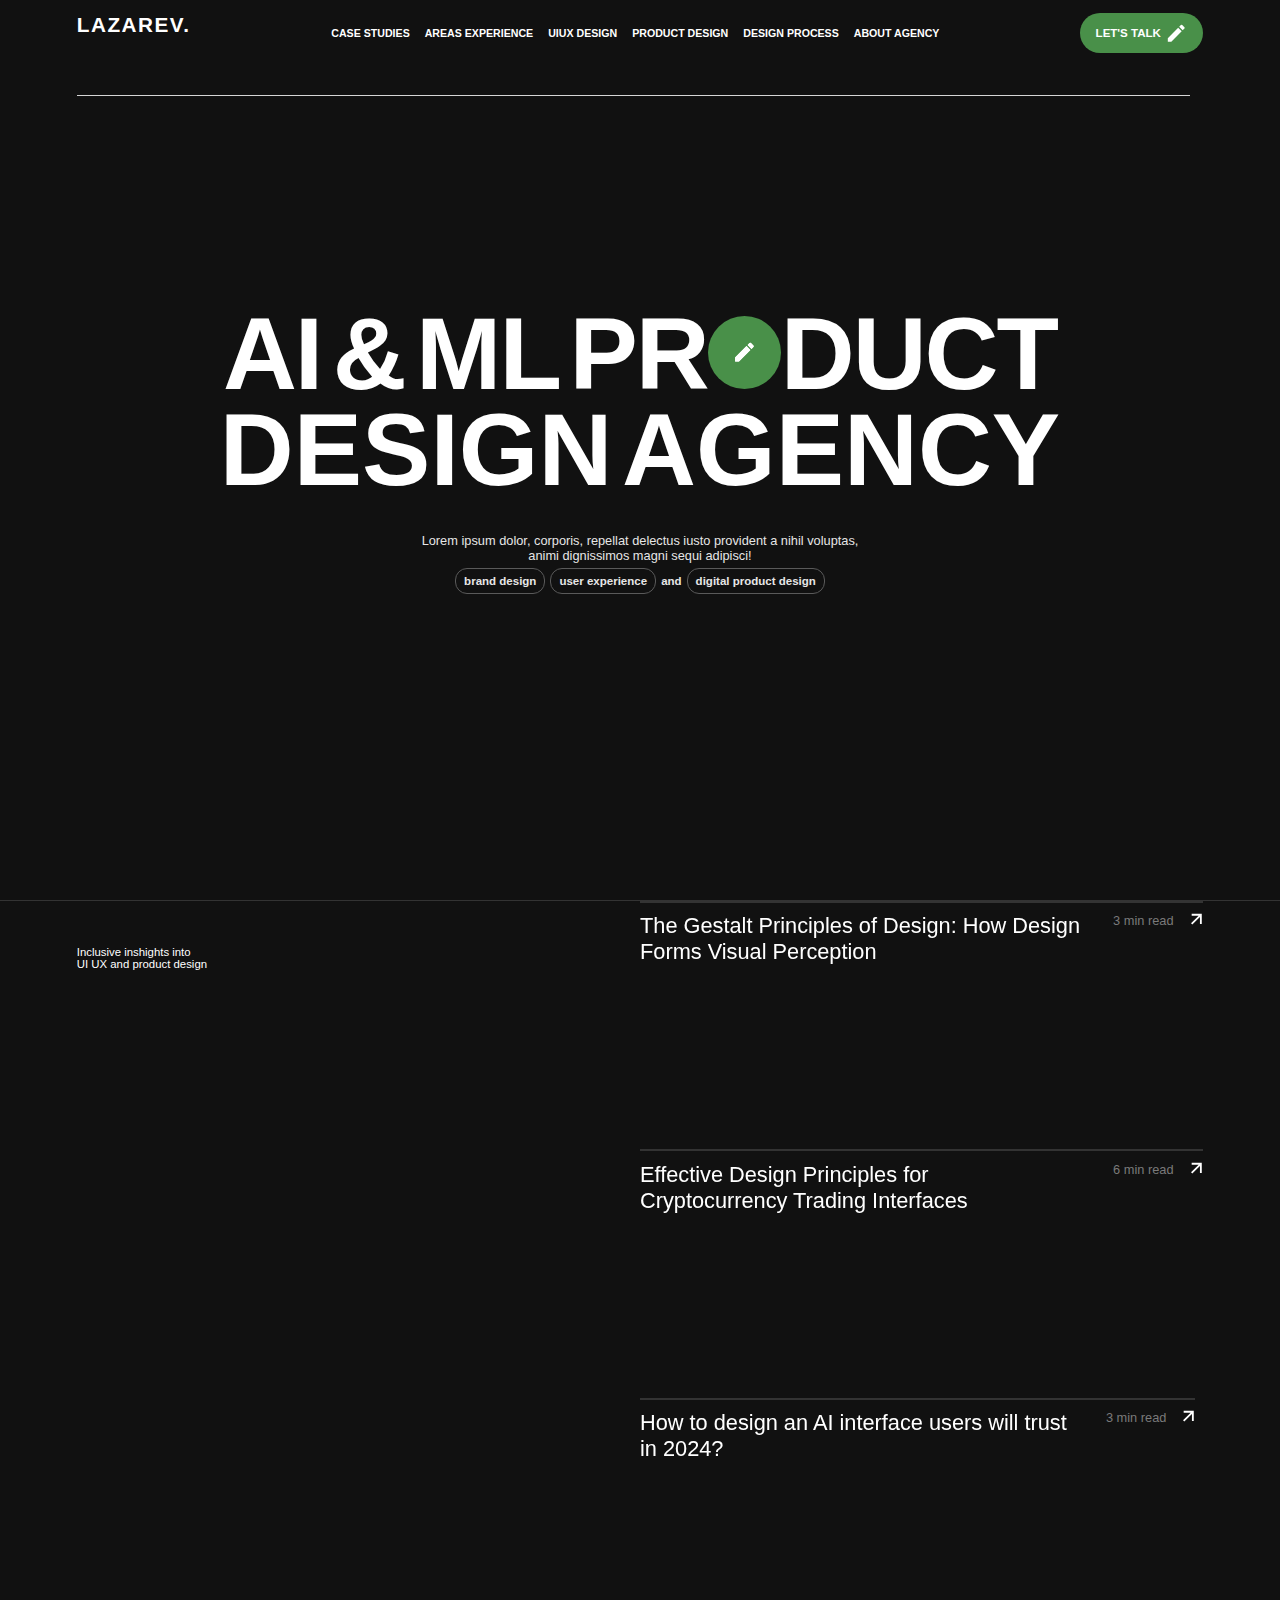
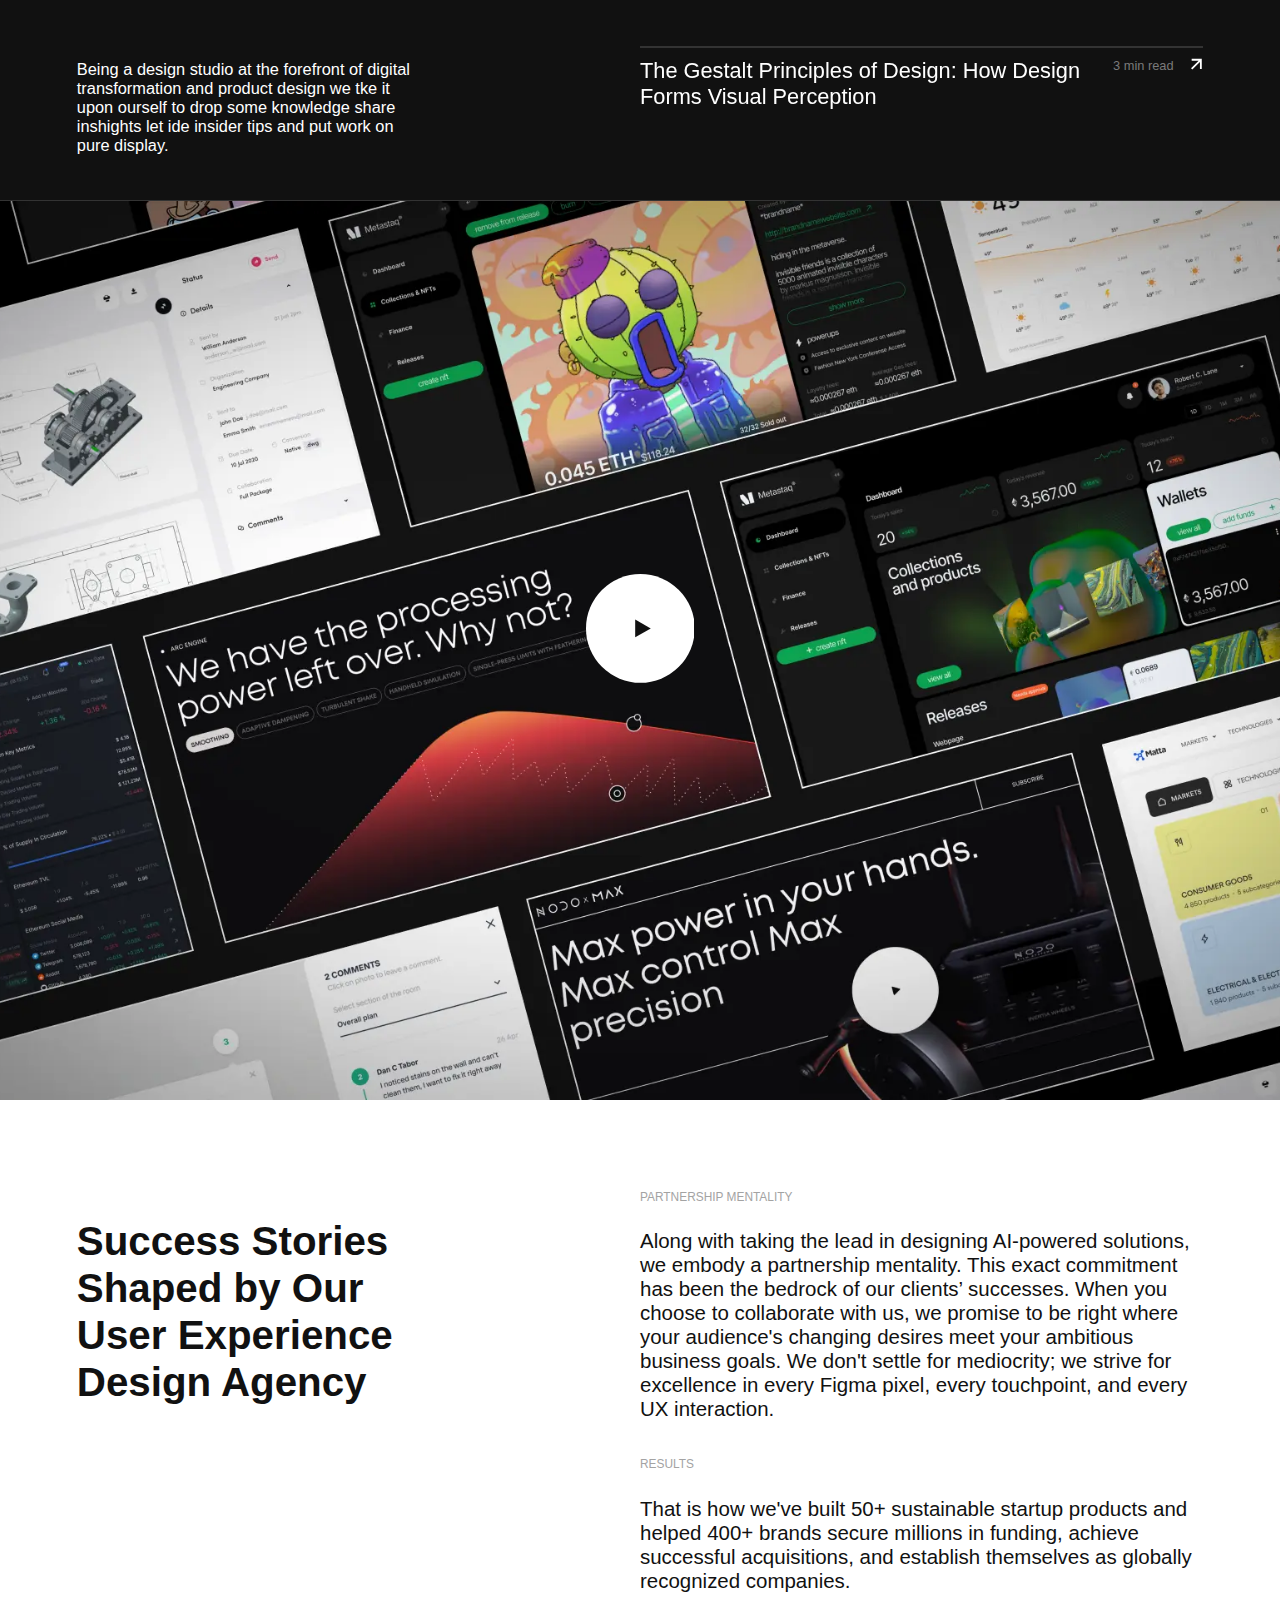
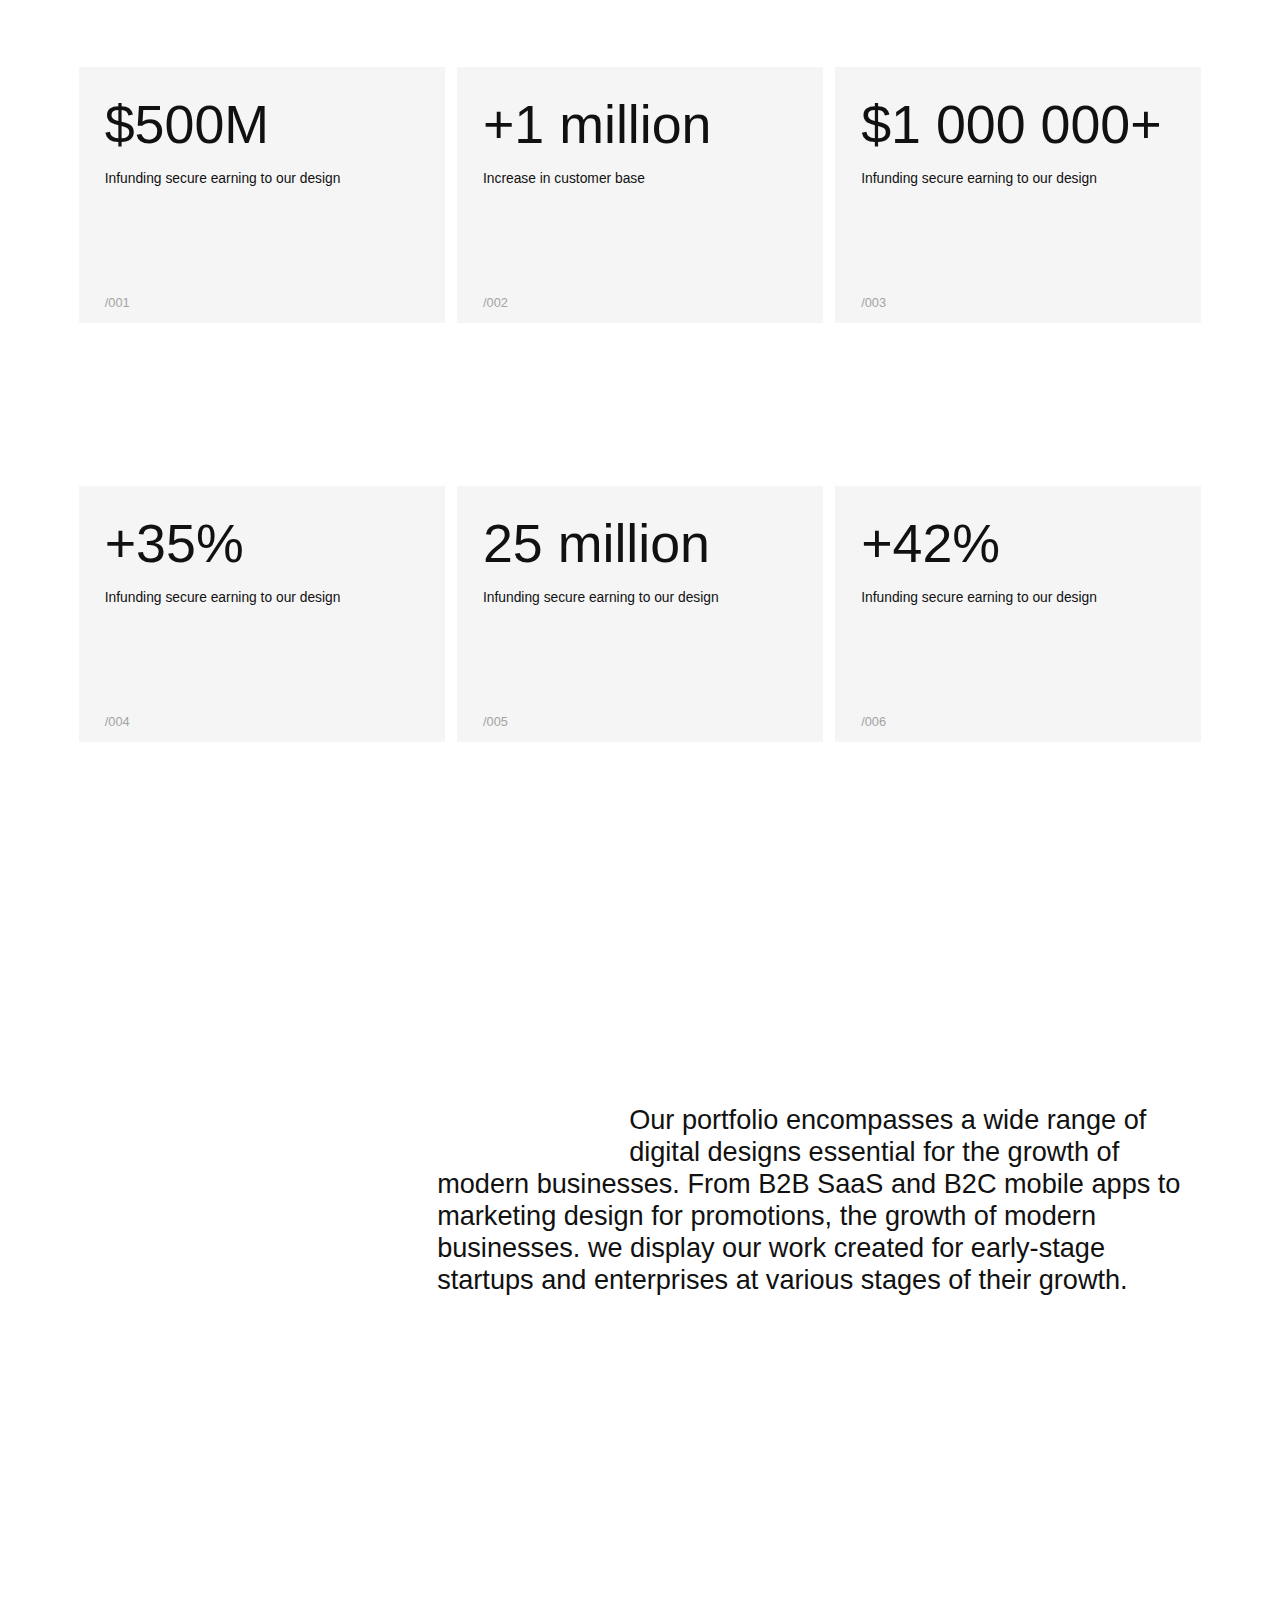
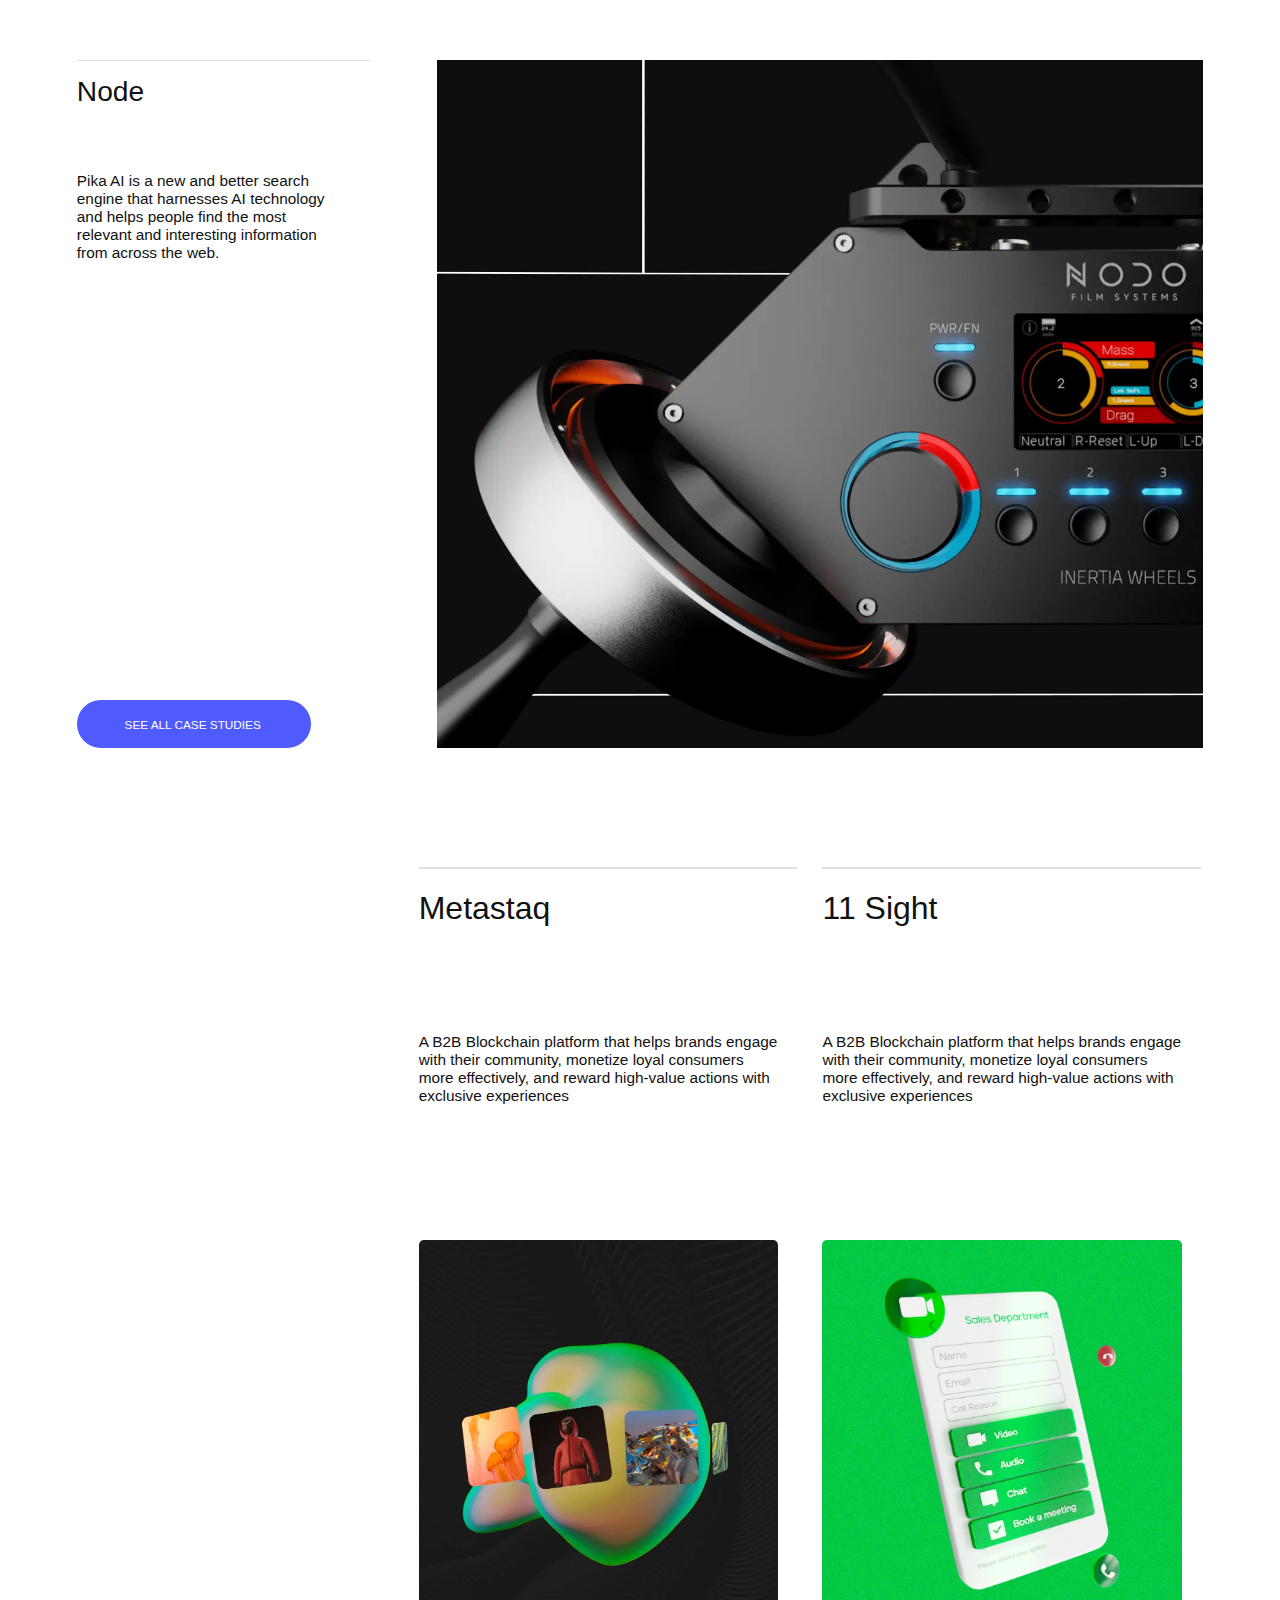
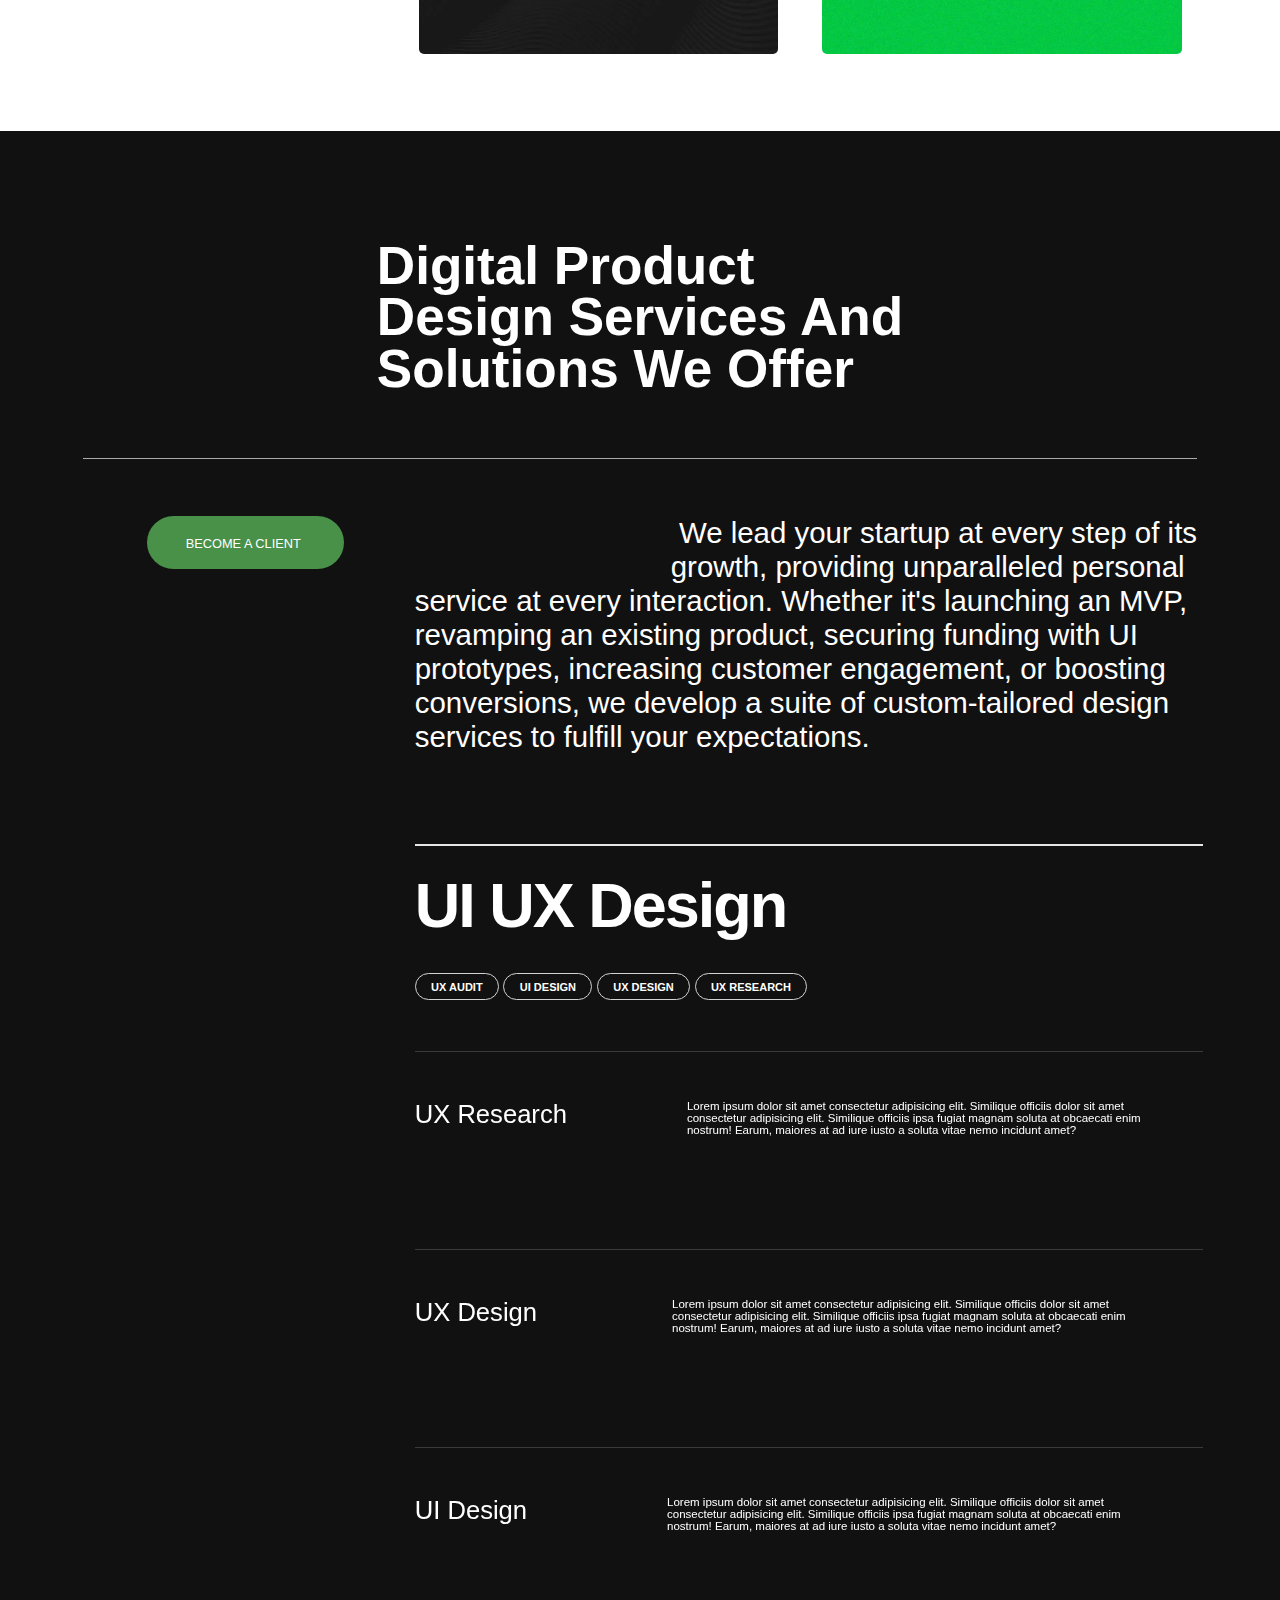
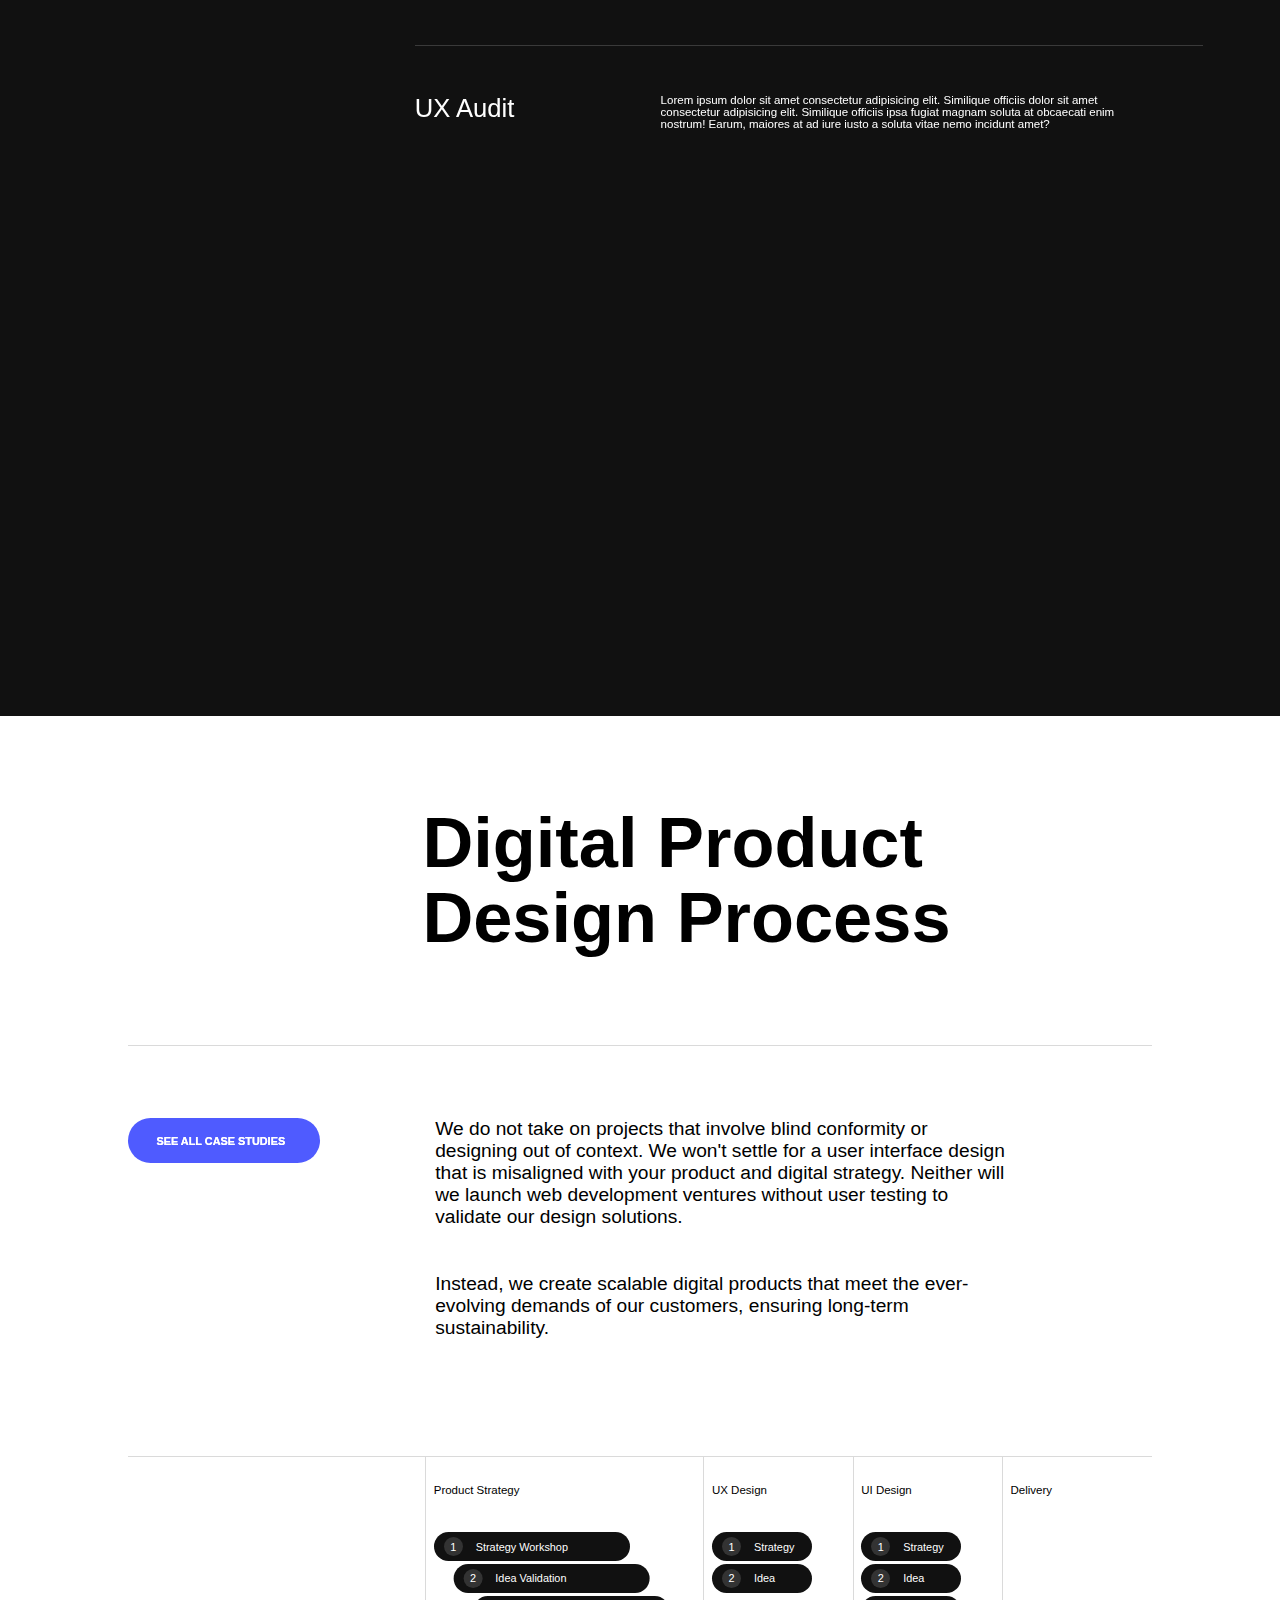
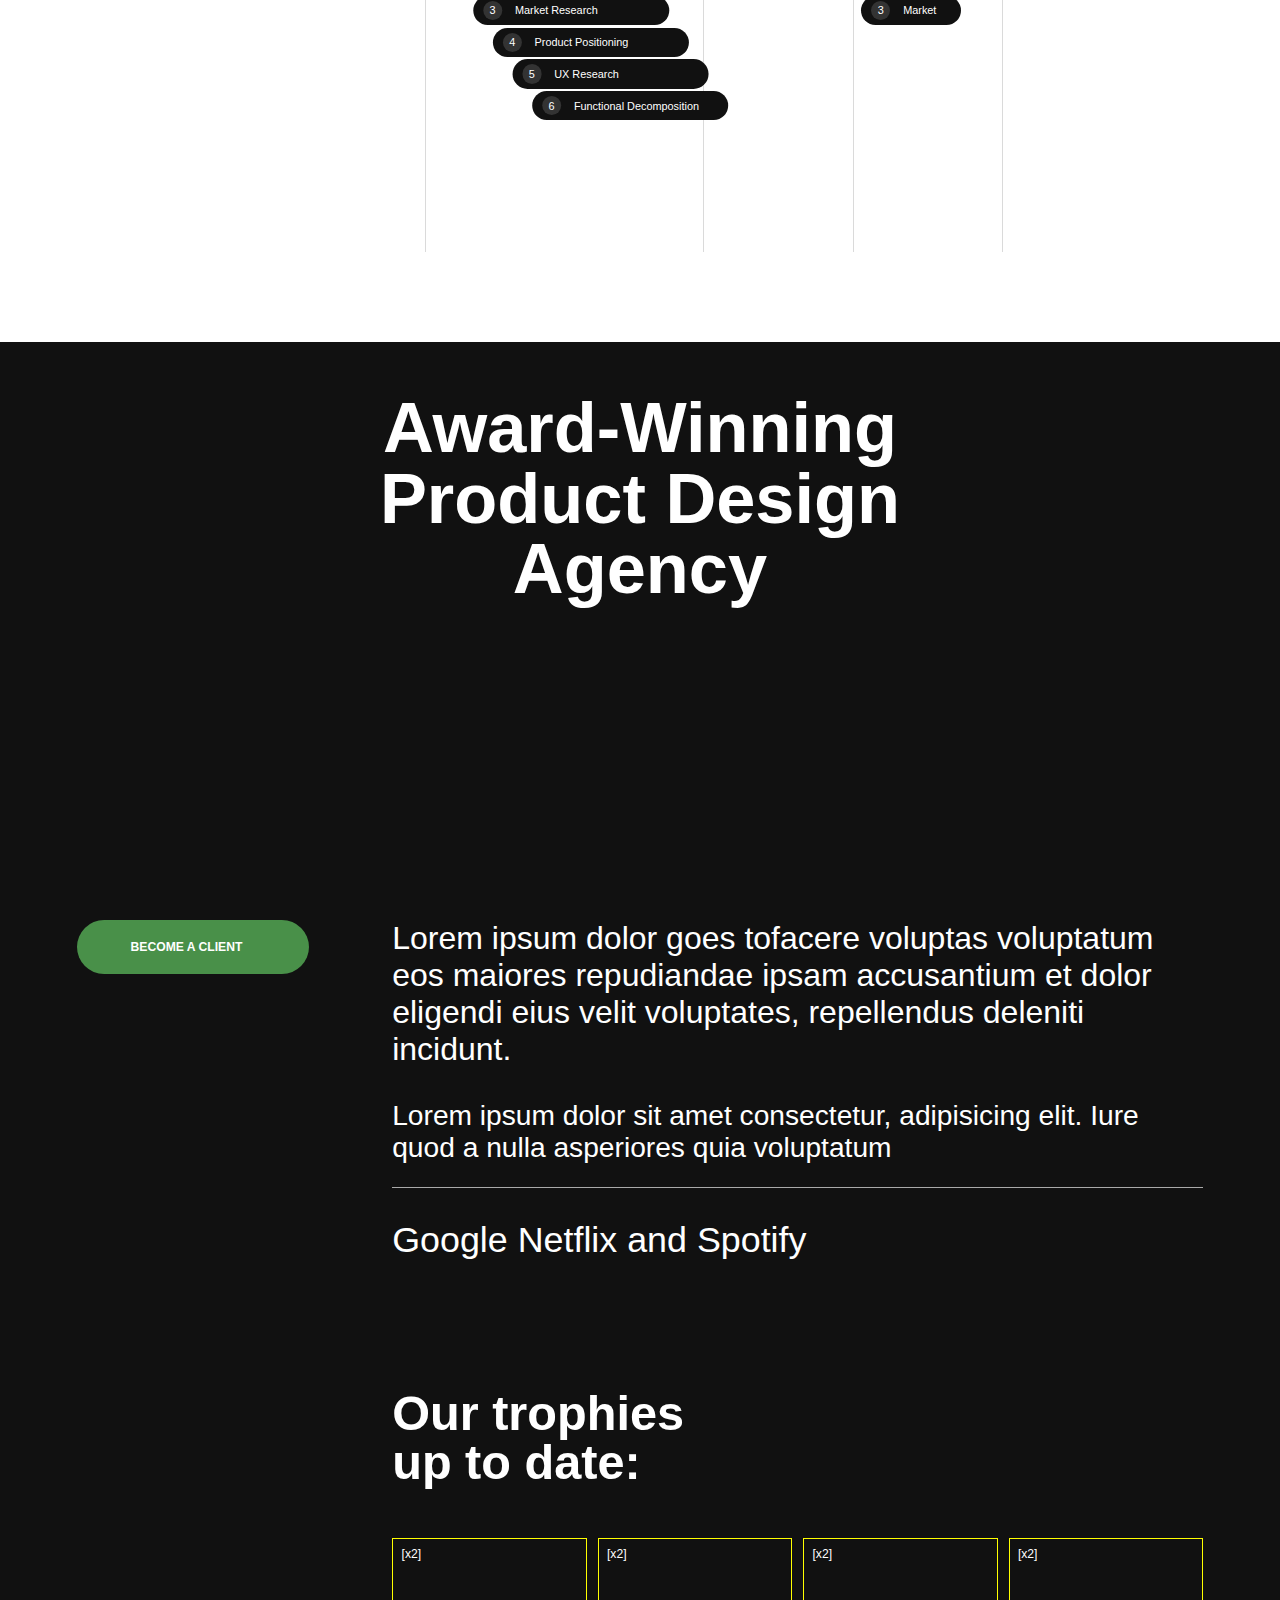
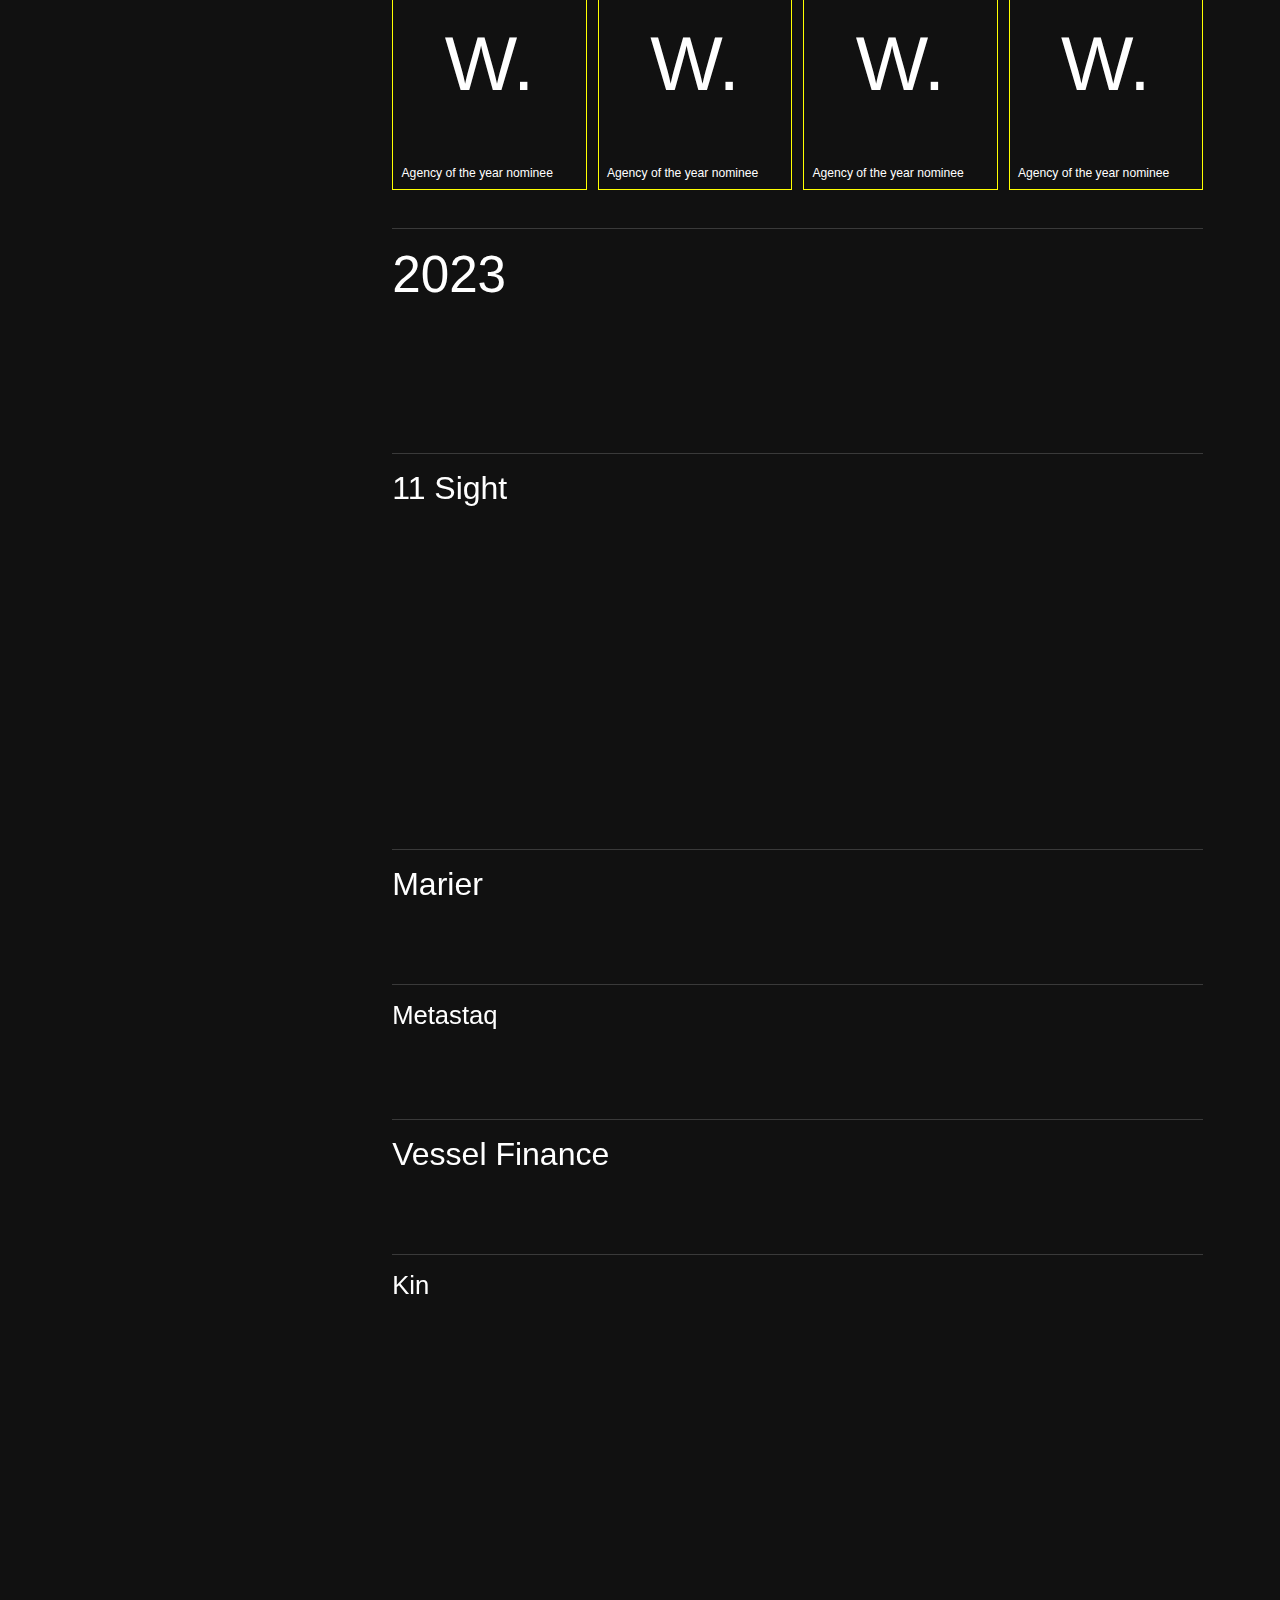
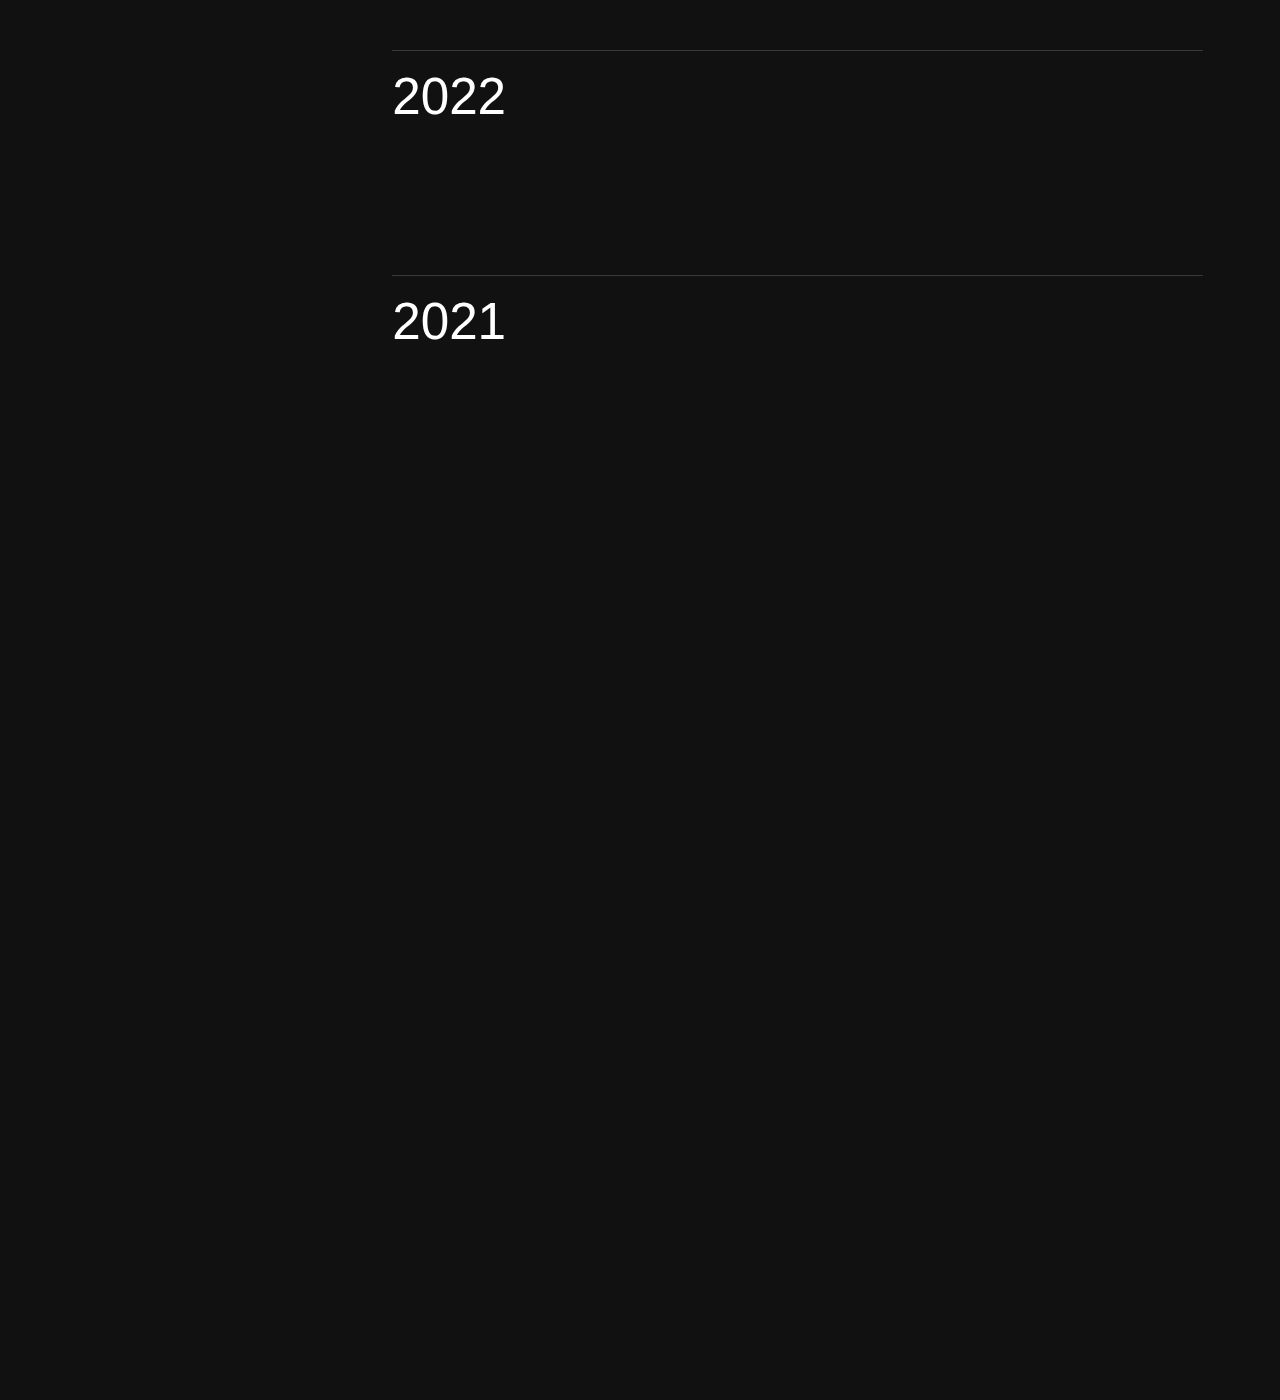
==== index.html @ b80c1af9 "dnhjdf" ====
<!DOCTYPE html>
<html lang="en">

<head>
    <meta charset="UTF-8">
    <meta name="viewport" content="width=device-width, initial-scale=1.0">
    <title>AI & ML website</title>
    <link rel="stylesheet" href="style.css">
    <link rel="stylesheet" href="https://cdn.jsdelivr.net/npm/locomotive-scroll@3.5.4/dist/locomotive-scroll.css">
    <link rel="stylesheet" href="https://cdnjs.cloudflare.com/ajax/libs/font-awesome/6.5.2/css/all.min.css" integrity="sha512-SnH5WK+bZxgPHs44uWIX+LLJAJ9/2PkPKZ5QiAj6Ta86w+fsb2TkcmfRyVX3pBnMFcV7oQPJkl9QevSCWr3W6A==" crossorigin="anonymous" referrerpolicy="no-referrer" />
</head>
<body>
        <nav>
        <h2>Lazarev.</h2>
        <div class="nav-headings">
            <div class="nav-head">
                <h4>Case Studies</h4>
                <h5><span>Case Studies🔥</span></h5>
            </div>
            <div class="nav-head">
                <h4>Areas Experience</h4>
                <h5><span>AI & ML</span></h5>
                <h5><span>Fintech</span></h5>
                <h5><span>Real estate</span></h5>
                <h5><span>E-commerce</span></h5>
                <h5><span>Web-3</span></h5>
            </div>
            <div class="nav-head">
                <h4>UIUX Design</h4>
                <h5><span>Fintech</span></h5>
                <h5><span>Real estate</span></h5>
                <h5><span>E-commerce</span></h5>
                <h5><span>Web-3</span></h5>
            </div>
            <div class="nav-head">
                <h4>Product Design</h4>
                <h5><span>Fintech</span></h5>
                <h5><span>Real estate</span></h5>
                <h5><span>E-commerce</span></h5>
                <h5><span>Web-3</span></h5>
            </div>
            <div class="nav-head">
                <h4>Design Process</h4>
                <h5><span>E-commerce</span></h5>
                <h5><span>Web-3</span></h5>
            </div>
            <div class="nav-head">
                <h4>About Agency</h4>
                <h5><span>E-commerce</span></h5>
                <h5><span>Web-3</span></h5>
            </div>
        </div>
        <button> <p>Let's talk </p> <svg fill="none" viewBox="0 0 20 20"><path fill="#fff" d="M2.5 14.375V17.5h3.125l9.217-9.217-3.125-3.125L2.5 14.375Zm14.758-8.508a.83.83 0 0 0 0-1.175l-1.95-1.95a.83.83 0 0 0-1.175 0l-1.525 1.525 3.125 3.125 1.525-1.525Z"></path></svg></button>
        <div class="nav-footer"></div>
            </nav>
    <div class="container">
        <div class="page1 flex">
            <h1 class="first">AI & ml Pr<svg class="c-bttn__morph" fill="none" viewBox="0 0 131 136"><path class="g-path" data-morph="end" fill="#fff" d="M48 77.457v7.224h7.224l21.307-21.306-7.224-7.225L48 77.457Zm34.118-19.67a1.919 1.919 0 0 0 0-2.716l-4.508-4.508a1.919 1.919 0 0 0-2.716 0l-3.526 3.526 7.224 7.224 3.526-3.525Z"></path><path class="g-path" data-morph="start" fill="#fff" d="M48 77.457v7.224h7.224l21.307-21.306-7.224-7.225L48 77.457Zm34.118-19.67a1.919 1.919 0 0 0 0-2.716l-4.508-4.508a1.919 1.919 0 0 0-2.716 0l-3.526 3.526 7.224 7.224 3.526-3.525Z" data-original="M65.72 109.14c10.08 0 17.76-3.78 23.04-11.34 5.4-7.68 8.1-17.64 8.1-29.88 0-12.24-2.7-22.2-8.1-29.88-5.28-7.68-12.96-11.52-23.04-11.52-9.96 0-17.7 3.84-23.22 11.52-5.4 7.68-8.1 17.64-8.1 29.88 0 12.12 2.7 22.02 8.1 29.7 5.52 7.68 13.26 11.52 23.22 11.52Zm46.08 7.02c-11.64 12.6-27.06 18.9-46.26 18.9s-34.62-6.3-46.26-18.9C7.76 103.56 2 87.48 2 67.92c0-19.56 5.76-35.64 17.28-48.24C30.92 7.08 46.34.78 65.54.78s34.62 6.3 46.26 18.9c11.64 12.6 17.46 28.68 17.46 48.24 0 19.56-5.82 35.64-17.46 48.24Z"></path></svg>duct</h1>
            <h1>design agency</h1>
            <p>Lorem ipsum dolor, corporis, repellat delectus iusto provident a nihil voluptas, animi dignissimos magni
                sequi adipisci!</p>
            <div class="page1-buttons flex">
                <h5>brand design</h5>
                <h5>user experience</h5>
                <h5>and</h5>
                <h5>digital product design</h5>
            </div>
            <div class="moving-box">
                <div class="blur-left blur"></div>
                <div class="move-container">
                    <img src="https://lazarev.kiev.ua/la24/forbes.svg" alt="">
                    <img src="https://lazarev.kiev.ua/la24/adweek.svg" alt="">
                    <img src="https://lazarev.kiev.ua/la24/pmi.svg" alt="">
                    <img src="https://lazarev.kiev.ua/la24/wf.svg" alt="">
                    <img src="https://lazarev.kiev.ua/la24/adweek.svg" alt="">
                    <img src="https://lazarev.kiev.ua/la24/rd.svg" alt="">
                    <img src="https://lazarev.kiev.ua/la24/pmi.svg" alt="">
                    <img src="https://lazarev.kiev.ua/la24/webby.svg" alt="">
                </div>
                <div class="move-container">
                    <img src="https://lazarev.kiev.ua/la24/forbes.svg" alt="">
                    <img src="https://lazarev.kiev.ua/la24/adweek.svg" alt="">
                    <img src="https://lazarev.kiev.ua/la24/pmi.svg" alt="">
                    <img src="https://lazarev.kiev.ua/la24/wf.svg" alt="">
                    <img src="https://lazarev.kiev.ua/la24/adweek.svg" alt="">
                    <img src="https://lazarev.kiev.ua/la24/rd.svg" alt="">
                    <img src="https://lazarev.kiev.ua/la24/pmi.svg" alt="">
                    <img src="https://lazarev.kiev.ua/la24/webby.svg" alt="">
                </div>
                <div class="blur-right blur"></div>
            </div>
        </div>
        <div class="page2">
            <div class="leftpart">
                <h3>Inclusive inshights into <br> UI UX and product design</h3>
                <h1>Being a design studio at the forefront of digital transformation and product design we tke it upon ourself to drop some knowledge share inshights let ide insider tips and put work on pure display.</h1>
            </div>
            <div class="rightpart">
                <div class="rightelm">
                    <div class="rightelmstyle">
                        <img src="img1.webp" class="imgResponsive" alt="">
                        <h2>The Gestalt Principles of Design: How Design Forms Visual Perception</h2>
                        <h5>3 min read</h5>
                        <svg fill="none" viewBox="0 0 15 15"><path fill="currentColor" fill-rule="evenodd" d="M10.125 3.153H1.961V1H13.8v11.839h-2.152V4.675L2.722 13.6 1.2 12.078l8.925-8.925Z" clip-rule="evenodd"></path></svg>
                    </div>
                    <img src="img1.webp"  class="imgBigScreen" alt="">
                </div>
                <div class="rightelm">
                    <div class="rightelmstyle">
                        <img src="img1.webp" class="imgResponsive" alt="">
                        <h2>Effective Design Principles for Cryptocurrency Trading Interfaces</h2>
                        <h5>6 min read</h5>
                        <svg fill="none" viewBox="0 0 15 15"><path fill="currentColor" fill-rule="evenodd" d="M10.125 3.153H1.961V1H13.8v11.839h-2.152V4.675L2.722 13.6 1.2 12.078l8.925-8.925Z" clip-rule="evenodd"></path></svg>
                    </div>
                    <img src="img2.webp" class="imgBigScreen" alt="">
                </div>
                <div class="rightelm">
                    <div class="rightelmstyle">
                        <img src="img1.webp" class="imgResponsive" alt="">
                        <h2>How to design an AI interface users will trust in 2024?</h2>
                        <h5>3 min read</h5>
                        <svg fill="none" viewBox="0 0 15 15"><path fill="currentColor" fill-rule="evenodd" d="M10.125 3.153H1.961V1H13.8v11.839h-2.152V4.675L2.722 13.6 1.2 12.078l8.925-8.925Z" clip-rule="evenodd"></path></svg>
                    </div>
                    <img src="img3.webp"  class="imgBigScreen"alt="">
                </div>
                <div class="rightelm">
                    <div class="rightelmstyle">
                        <img src="img1.webp" class="imgResponsive" alt="">
                        <h2>The Gestalt Principles of Design: How Design Forms Visual Perception</h2>
                        <h5>3 min read</h5>
                        <svg fill="none" viewBox="0 0 15 15"><path fill="currentColor" fill-rule="evenodd" d="M10.125 3.153H1.961V1H13.8v11.839h-2.152V4.675L2.722 13.6 1.2 12.078l8.925-8.925Z" clip-rule="evenodd"></path></svg>
                    </div>
                    <img src="img4.webp" class="imgBigScreen" alt="">
                </div>
        </div>
        </div>
        <div class="page3">
            <div class="center-div">
                <div class="icon">
                    <svg fill="none" viewBox="0 0 210 210"><rect width="210" height="210" fill="#fff" rx="105"></rect><path fill="#111" d="m125 105-30 17.321V87.68L125 105Z"></path></svg>
                </div>
                <div class="text">Watch Showreel</div>
            </div>
            <video src="la-reel--min.mp4" class="video"></video>
        </div>
        <div class="page4">
            <div class="page4left">
                <h2>Success Stories Shaped by Our User Experience Design Agency</h2>
            </div>
            <div class="page4right">
                <h5>Partnership Mentality</h5>
                <h4>Along with taking the lead in designing AI-powered solutions, we embody a partnership mentality. This exact commitment has been the bedrock of our clients’ successes.  When you choose to collaborate with us, we promise to be right where your audience's changing desires meet your ambitious business goals. We don't settle for mediocrity; we strive for excellence in every Figma pixel, every touchpoint, and every UX interaction.</h4>
                <h5>Results</h5>
                <h4>That is how we've built 50+ sustainable startup products and helped 400+ brands secure millions in funding, achieve successful acquisitions, and establish themselves as globally recognized companies.</h4>
            </div>
        </div>
        <div class="page5">
            <div class="containerBox">
                <h1>$500M</h1>
                <h3>Infunding secure earning to our design</h3>
                <h5>/001</h5>
            </div>
            <div class="containerBox">
                <h1>+1 million</h1>
                <h3>Increase in customer base</h3>
                <h5>/002</h5>
            </div>
            <div class="containerBox">
                <h1>$1 000 000+</h1>
                <h3>Infunding secure earning to our design</h3>
                <h5>/003</h5>
            </div>
            <div class="containerBox">
                <h1>+35%</h1>
                <h3>Infunding secure earning to our design</h3>
                <h5>/004</h5>
            </div>
            <div class="containerBox">
                <h1>25 million</h1>
                <h3>Infunding secure earning to our design</h3>
                <h5>/005</h5>
            </div>
            <div class="containerBox">
                <h1>+42%</h1>
                <h3>Infunding secure earning to our design</h3>
                <h5>/006</h5>
            </div>
             </div>
             <div class="page6">
                <div class="page6Div">
                    <p><span></span>Our portfolio encompasses a wide range of<span></span>digital designs essential for the growth of modern businesses. From B2B SaaS and B2C mobile apps to marketing design for promotions, the growth of modern businesses. we display our work created for early-stage startups and enterprises at various stages of their growth.</p>
                </div>
                </div>
                <div class="page7">
                    <div class="page7left">
                        <h2>Node<i class="fa-solid fa-arrow-up"></i></h2>
                        <p>Pika AI is a new and better search engine that harnesses AI technology and helps people find the most relevant and interesting information from across the web.</p>
                        <button>See all case studies <i class="fa-solid fa-arrow-up"></i> </button>
                    </div>
                    <div class="page7right">
                        <video src="nodo-cover-big.mp4" class="page7video"></video>
                        <div class="circle"><p>View Case Study</p></div>
                    </div>
                </div>
                <div class="page8">
                    <div class=" page8Common page8Left">
                        <h1>Metastaq <i class="fa-solid fa-arrow-up"></i></h1>
                        <p>A B2B Blockchain platform that helps brands engage with their community, monetize loyal consumers more effectively, and reward high-value actions with exclusive experiences</p>
                        <img src="img9.webp" alt="">
                        <video src="la-reel--min.mp4" ></video>
                    </div>
                    <div class="page8Common page8Right">
                        <h1>11 Sight <i class="fa-solid fa-arrow-up"></i></h1>
                        <p>A B2B Blockchain platform that helps brands engage with their community, monetize loyal consumers more effectively, and reward high-value actions with exclusive experiences</p>
                        <img src="img10.webp" alt="">
                        <video src="la-reel--min.mp4" ></video>
                    </div>
                </div>
                <div class="page9">
                    <div class="page9Top"><h2>Digital product<br>design services and<br>solutions we offer</h2></div>
                    <h1 class="border"></h1>
                    <div class="page9Bottom">
                        <div class="page9BottomLeft">
                            <button>Become a client<i class="fa-solid fa-arrow-up"></i> </button> 
                        </div>
                        <div class="page9BottomRight">
                            <h3><span></span> We lead your startup at every step of its<span></span>growth, providing unparalleled personal service at every interaction. Whether it's launching an MVP, revamping an existing product, securing funding with UI prototypes, increasing customer engagement, or boosting conversions, we develop a suite of custom-tailored design services to fulfill your expectations.</h3>
                            <h1 class="border"></h1>
                            <div class="page9Box">
                                <div class="page9BoxTop">
                                    <h1>UI UX Design</h1>
                                </div>
                                <div class="page9BoXBottom">
                                    <P>Ux audit</P>
                                    <p>UI design</p>
                                    <p>Ux design</p>
                                    <p>Ux research</p>
                                </div>
                                <div class="page9BotoomBoxDivSec">
                                    <div class="over"></div>
                                    <div class="page9BoxCommon">
                                        <h1>UX Research</h1>
                                    <p>Lorem ipsum dolor sit amet consectetur adipisicing elit. Similique officiis dolor sit amet consectetur adipisicing elit. Similique officiis ipsa fugiat magnam soluta at obcaecati enim nostrum! Earum, maiores at ad iure iusto a soluta vitae nemo incidunt amet?</p>
                                    <i class="fa-solid fa-arrow-up"></i>
                                    </div> 
                                </div>
                                <div class="page9BotoomBoxDivSec">
                                    <div class="over"></div>
                                    <div class="page9BoxCommon">
                                        <h1>UX Design</h1>
                                    <p>Lorem ipsum dolor sit amet consectetur adipisicing elit. Similique officiis dolor sit amet consectetur adipisicing elit. Similique officiis ipsa fugiat magnam soluta at obcaecati enim nostrum! Earum, maiores at ad iure iusto a soluta vitae nemo incidunt amet?</p>
                                    <i class="fa-solid fa-arrow-up"></i>
                                    </div> 
                                </div>
                                <div class="page9BotoomBoxDivSec">
                                    <div class="over"></div>
                                    <div class="page9BoxCommon">
                                        <h1>UI Design</h1>
                                    <p>Lorem ipsum dolor sit amet consectetur adipisicing elit. Similique officiis dolor sit amet consectetur adipisicing elit. Similique officiis ipsa fugiat magnam soluta at obcaecati enim nostrum! Earum, maiores at ad iure iusto a soluta vitae nemo incidunt amet?</p>
                                    <i class="fa-solid fa-arrow-up"></i>
                                    </div> 
                                </div>
                                <div class="page9BotoomBoxDivSec">
                                    <div class="over"></div>
                                    <div class="page9BoxCommon">
                                        <h1>UX Audit</h1>
                                    <p>Lorem ipsum dolor sit amet consectetur adipisicing elit. Similique officiis dolor sit amet consectetur adipisicing elit. Similique officiis ipsa fugiat magnam soluta at obcaecati enim nostrum! Earum, maiores at ad iure iusto a soluta vitae nemo incidunt amet?</p>
                                    <i class="fa-solid fa-arrow-up"></i>
                                    </div> 
                                </div>
                            </div>
                            <!--fgfvg-->
                        </div>
                    </div>

                </div>
                <div id="page6">
                    <h1>Digital Product Design Process</h1>
                    <div id="page6-content">
                        <div id="blue-btn">
                            <h4>See all Case Studies <i class="ri-arrow-right-up-line"></i></h4>
                            <h4>See all Case Studies <i class="ri-arrow-right-up-line"></i></h4>
                        </div>
                        <div id="right-6">
                            <p>We do not take on projects that involve blind conformity or designing out of context. We won't
                                settle for a user interface design that is misaligned with your product and digital strategy.
                                Neither will we launch web development ventures without user testing to validate our design
                                solutions.</p>
                            <p>Instead, we create scalable digital products that meet the ever-evolving demands of our
                                customers, ensuring long-term sustainability.</p>
        
                        </div>
                    </div>
                    <div id="page6-bottom">
                        <div id="btm6-part1" class="btm6-parts"></div>
                        <div id="btm6-part2" class="btm6-parts">
                            <h5>Product Strategy</h5>
                            <h4><span>1</span>Strategy Workshop</h4>
                            <h4><span>2</span>Idea Validation</h4>
                            <h4><span>3</span>Market Research</h4>
                            <h4><span>4</span>Product Positioning</h4>
                            <h4><span>5</span>UX Research</h4>
                            <h4><span>6</span>Functional Decomposition</h4>
                        </div>
                        <div id="btm6-part3" class="btm6-parts">
                            <h5>UX Design</h5>
                            <h4><span>1</span>Strategy </h4>
                            <h4><span>2</span>Idea </h4>
        
                        </div>
                        <div id="btm6-part4" class="btm6-parts">
                            <h5>UI Design</h5>
                            <h4><span>1</span>Strategy</h4>
                            <h4><span>2</span>Idea </h4>
                            <h4><span>3</span>Market </h4>
                        </div>
                        <div id="btm6-part5" class="btm6-parts">
                            <h5>Delivery</h5>
        
                        </div>
                    </div>
                </div>
                <div class="awardSec">
                    <h1>Award-Winning Product Design Agency</h1>
                </div>
                <div class="page10">
                    <div class="pg10left">
                        <button>Become a client<i class="fa-solid fa-arrow-up"></i> </button> 
                    </div>
                    <div class="pg10right">
                        <h1>Lorem ipsum dolor goes tofacere voluptas voluptatum eos maiores repudiandae ipsam accusantium et dolor eligendi eius velit voluptates, repellendus deleniti incidunt.</h1>
                        <h1></h1>
                        <h2>Lorem ipsum dolor sit amet consectetur, adipisicing elit. Iure quod a nulla asperiores quia voluptatum</h2>
                        <h1 class="border"></h1>
                        <h3>Google Netflix and Spotify</h3>
                        <h4>Our trophies <br>up to date: </h4>
                        <div class="trophysec">
                            <div class="trophy"><h1>[x2]</h1>
                            <h2>W.</h2>
                        <h3>Agency of the year nominee</h3></div>
                        <div class="trophy">
                            <h1>[x2]</h1>
                            <h2>W.</h2>
                        <h3>Agency of the year nominee</h3>
                        </div>
                        <div class="trophy">
                            <h1>[x2]</h1>
                            <h2>W.</h2>
                        <h3>Agency of the year nominee</h3>
                        </div>
                        <div class="trophy">
                            <h1>[x2]</h1>
                            <h2>W.</h2>
                        <h3>Agency of the year nominee</h3>
                        </div>
                        </div>
                        <div class="alpha">
                                <h1 style="font-size: 4vw;" id="year">2023</h1>
                            <div class="footerIcon footerIcon2">
                                <img src="https://lazarev.kiev.ua/la24/forbes.svg" alt="">
                    <img src="https://lazarev.kiev.ua/la24/adweek.svg" alt="">
                    <img src="https://lazarev.kiev.ua/la24/wf.svg" alt="">
                    <img src="https://lazarev.kiev.ua/la24/adweek.svg" alt="">
                            </div>
                            <i class="fa-solid fa-arrow-up"></i>
                        </div>
                        <div class="alpha alpha1 imgAnime">
                                <h1 style="font-size: 2.5vw;" id="year">11 Sight</h1>
                                <div class="rectangle"><img src="img1.webp" alt=""></div>
                            <div class="footerIcon1 footerIcon">
                                <img src="https://lazarev.kiev.ua/la24/forbes.svg" alt="">
                                <img src="https://lazarev.kiev.ua/la24/adweek.svg" alt="">
                                <img src="https://lazarev.kiev.ua/la24/wf.svg" alt="">
                                <img src="https://lazarev.kiev.ua/la24/adweek.svg" alt="">
                                <img src="https://lazarev.kiev.ua/la24/rd.svg" alt="">
                            </div>
                            <i class="fa-solid fa-arrow-up"></i>
                        </div>
                        <div class="alpha alphasmall">
                            <h1 style="font-size: 2.5vwvw;" id="year">Marier</h1>
                        <div class="footerIcon">
                            <img src="https://lazarev.kiev.ua/la24/rd.svg" alt="">
                        </div>
                        <i class="fa-solid fa-arrow-up"></i>
                    </div>
                    <div class="alpha alphasmall">
                        <h1 style="font-size: 2vw;" id="year">Metastaq</h1>
                    <div class="footerIcon">
                        <img src="https://lazarev.kiev.ua/la24/rd.svg" alt="">
                    </div>
                    <i class="fa-solid fa-arrow-up"></i>
                </div>
                <div class="alpha alphasmall">
                    <h1 style="font-size: 2.5vw;" id="year">Vessel Finance</h1>
                <div class="footerIcon">
                    <img src="https://lazarev.kiev.ua/la24/rd.svg" alt="">
                </div>
                <i class="fa-solid fa-arrow-up"></i>
            </div>
            <div class="alpha alpha1">
                <h1 style="font-size: 2vw;" id="year">Kin</h1>
            <div class="footerIcon1 footerIcon">
                <img src="https://lazarev.kiev.ua/la24/forbes.svg" alt="">
                <img src="https://lazarev.kiev.ua/la24/adweek.svg" alt="">
                <img src="https://lazarev.kiev.ua/la24/wf.svg" alt="">
                <img src="https://lazarev.kiev.ua/la24/adweek.svg" alt="">
                <img src="https://lazarev.kiev.ua/la24/rd.svg" alt="">
            </div>
            <i class="fa-solid fa-arrow-up"></i>
        </div>
            <div class="alpha">
                <h1 style="font-size: 4vw;" id="year">2022</h1>
            <div class="footerIcon footerIcon2">
                <img src="https://lazarev.kiev.ua/la24/forbes.svg" alt="">
    <img src="https://lazarev.kiev.ua/la24/adweek.svg" alt="">
    <img src="https://lazarev.kiev.ua/la24/wf.svg" alt="">
    <img src="https://lazarev.kiev.ua/la24/adweek.svg" alt="">
            </div>
            <i class="fa-solid fa-arrow-up"></i>
        </div>
        <div class="alpha">
            <h1 style="font-size: 4vw;" id="year">2021</h1>
        <div class="footerIcon footerIcon2">
            <img src="https://lazarev.kiev.ua/la24/forbes.svg" alt="">
<img src="https://lazarev.kiev.ua/la24/adweek.svg" alt="">
<img src="https://lazarev.kiev.ua/la24/wf.svg" alt="">
<img src="https://lazarev.kiev.ua/la24/adweek.svg" alt="">
        </div>
        <i class="fa-solid fa-arrow-up"></i>
    </div>
                    </div>
                </div>
                <div class="page11">
                </div>
        </div>
        <script src="https://cdn.jsdelivr.net/npm/locomotive-scroll@3.5.4/dist/locomotive-scroll.js"></script>
    <script src="https://cdnjs.cloudflare.com/ajax/libs/gsap/3.12.5/gsap.min.js"
        integrity="sha512-7eHRwcbYkK4d9g/6tD/mhkf++eoTHwpNM9woBxtPUBWm67zeAfFC+HrdoE2GanKeocly/VxeLvIqwvCdk7qScg=="
        crossorigin="anonymous" referrerpolicy="no-referrer"></script>
    <script src="https://cdnjs.cloudflare.com/ajax/libs/gsap/3.12.2/gsap.min.js" integrity="sha512-16esztaSRplJROstbIIdwX3N97V1+pZvV33ABoG1H2OyTttBxEGkTsoIVsiP1iaTtM8b3+hu2kB6pQ4Clr5yug==" crossorigin="anonymous" referrerpolicy="no-referrer"></script>
    <script src="script.js"></script>
</body>
</html>
---- style.css ----
*{
    padding: 0;
    margin: 0;
    box-sizing: border-box;
    border: none;
    font-family: Arial, Helvetica, sans-serif;
    color: #ffffff;
}
html,body{
    height: 100%;
    width: 100%;
}
html{
    -webkit-text-size-adjust: none;
    -webkit-font-smoothing: antialiased;
    -webkit-tap-highlight-color: transparent;
    -webkit-user-select: none;
    -moz-user-select: none;
    user-select: none;
}
::-webkit-scrollbar {
    display: none;
}
nav{
    position: fixed;
    z-index: 99999;
    height: 10.5vh;
    width: 100vw;
    flex-direction: row;
    padding:1vw 6vw 0.7vw 6vw;
    display: flex;
    align-items: flex-start;
    justify-content: space-between;
    background-color: #111;
}
nav h2{
    font-size: 1.62vw;
    text-transform: uppercase;
    font-weight: 900;
    letter-spacing: 1.5px;
}
.nav-headings{
    display: flex;
    align-items: flex-start;
    justify-content: center;
    gap: 15px;
    position: relative;
    z-index: 12;
}
.nav-headings h4{
    font-size: 0.83vw;
    font-weight: 600;
    text-transform: uppercase;
    margin-bottom: 1vw;
}
.nav-head{
    display: flex;
    align-items: flex-start;
    justify-content: space-between;
    flex-direction: column;
    margin-top: 1.56vh;
}
.nav-head h5{
    margin-bottom: 1vh;
    z-index: 10;
    display:none;
    overflow: hidden;
}
.nav-head h5 span{
    font-size: 0.8vw;
    font-weight: 500;
    display: inline-block;
    transform: translateY(25px);
}
nav button svg{
    height: 2.5vh;
    margin-left: 0.5vh;
}
.nav-footer{
    background-color: #111;
    position: absolute;
    padding: 0 6vw;
    height: 0;
    width: 87%;
    top: 100%;
    z-index: 10;
    border-top: 1px solid #d5d5d5;
}
nav button{
    padding: .7vw 1.2vw;
    background-color: #499049;
    border-radius: 20px;
    font-size: .9vw;
    text-transform: uppercase;
    font-weight: 700;
    display: flex;
    align-items: center;
    justify-content: center;
}
.page1{
    height: 100vh;
    width: 100vw;
    background-color: #111;
    flex-direction: column;
    display: flex;
    align-items: center;
    justify-content: center;
    position: relative;
}
.page1 h1{
    font-size: 8vw;
    text-transform: uppercase;
    line-height: 7.5vw;
    font-weight: 900;
    word-spacing: -15px; 
   
}
.first{
    letter-spacing: -2px;
}
.first svg{
    height: 5.7vw;
    width: 5.7vw;
    border-radius: 50%;
    background-color: #499049;
    color: #fff;
}
.page1 p{
    color: #e6e6e6;
    width: 35vw;
    margin-top: 35px;
    font-size: 1vw;
    text-align: center;
}
.page1-buttons{
    width: 40vw;
    display: flex;
    align-items: center;
    justify-content: center;
    flex-direction: row;
    gap: 5px;
    margin-top: 5px;
}
.page1-buttons h5{
    padding: 6px 8px;
    border: 1px solid #5a5a5a;
    font-size: .9vw;
    border-radius: 12px;
    color:   #e6e6e6;
}
.page1-buttons h5:nth-last-child(2){
    border: none;
    padding: 0;
}
.moving-box{
    height: 5vw;
    width: 44%;
    position: absolute;
    bottom: 8%;
    display: flex;
    align-items: center;
    justify-content: space-between;
    z-index: 0;
    white-space: nowrap;
    overflow: hidden;
}
.move-container{
    height: 100%;
    display: flex;
    align-items: center;
    justify-content: center;
    animation: moveanime 11s linear infinite;
}
.move-container img{
    height: 1vw;
    object-fit: cover;
    object-position: center;
    margin-left: 1.8vw;
}
@keyframes moveanime{
    0%{
        transform: translateX(0);

    }
    100%{
        transform: translateX(-100%);

    }
}
.blur-left{
    height: 100%;
    width: 30%;
    z-index: 99;
    background: linear-gradient(to right,  #111111, transparent);
    position: absolute;
    left: 0;
}
.blur-right{
    height: 100%;
    width: 30%;
    z-index: 99;
    background: linear-gradient(to right, transparent, #111111);
    position: absolute;
    right: 0%;
}
.page2{
    height: 100vh;
    width: 100vw;
    background-color: #111111;
    display: flex;
    align-items: center;
    justify-content: space-between;
    padding: 0 6vw 0 6vw;
    border-top: 1px solid #333;
}
.imgResponsive{
    display: none;
    opacity: 0;
    scale: 0;
}
.imgBigScreen{
    display: block;
}
.leftpart{
    height: 100%;
    width: 40%;
    display: flex;
    align-items: flex-start;
    justify-content: space-between;
    flex-direction: column;
    padding: 3.5vw 0 3.5vw 0;
}
.rightpart{
    height: 100%;
    width: 50%;
    display: flex;
    align-items: flex-start;
    justify-content: space-between;
    flex-direction: column;
}
.leftpart h3{
    background-color: transparent;
    font-size: 0.89vw;
    font-weight: 500;
}
.leftpart h1{
    background-color: transparent;
    font-size: 1.28vw;
    font-weight: 500;
    width: 75%;
}
.rightelm{
    border-top: 1px solid #333;
}
.rightelmstyle{
    height: 100%;
    width: 100%;
    display: flex;
    align-items: flex-start;
    justify-content: space-between;
    border-top: 1px solid #333;
    padding-top: 0.8vw;
    position: relative;
}
.rightelmstyle h5 {
    font-size: 2vh;
    width: 90%;
}
.rightelmstyle h2{
    font-size: 1.7vw;
    font-weight: 400;
    width: 85%;
    padding-right: 3vw;
    z-index: 999;
    background-color: transparent;
}
.rightelmstyle h5{
    font-size: 1vw;
    font-weight: 400;
    color: #7a7a7a;
    width: 15%;
    position: absolute;
    right: 1%;
}
.rightelmstyle svg{
    height: 1vw;
    width: 1vw;
    font-weight: 400;
    position: absolute;
    right: 0;
    color: #e6e6e6;
    z-index: 999;
    background-color: transparent;
}
.rightelm img{
    height: 7vw;
    width: 7vw;
    border-radius: 50%;
    opacity: 0;
    scale: 0;
    cursor: pointer;
    object-fit: cover;
    z-index: 9;
    object-position: center;
}
.page3{
    height: 100vh;
    width: 100vw;
    background-image: url('img5.webp');
    background-position: center;
    background-repeat: no-repeat;
    background-size: cover;
    position: relative;
    border-top: 1px solid #333;
    padding:0;
    display: flex;
    align-items: center;
    justify-content: center;
    gap: 2px;
}
.center-div{
    height: 12vw;
    width: 12vw;
    display: flex;
    align-items: center;
    justify-content: space-between;
    flex-direction: column;
    background: transparent;
    cursor: pointer;
}
.icon svg{
    height: 8.5vw;
    width: 8.5vw;
}
.text{
    height: 1.8vw;
    width: 11.4vw;
    padding: 0.5vw 0.6vw;
    background-color: #fff;
    color: #000;
    border-radius: 20px;
    font-size: .95vw;
    display: flex;
    align-items: center;
    justify-content: center;
    font-weight: 600;
    text-transform: uppercase;
    opacity: 0;
    scale: 0.85;
}
.video{
    height: 100%;
    width: 100%;
    transform: scaleX(0.7) scaleY(0);
    opacity: 0;
    object-fit: cover;
    position: absolute;
    border-radius: 10px;
    z-index: 9999999;
}
.page4{
    max-height: 100vh;
    width: 100vw;
    display: flex;
    justify-content: space-between;
    padding: 7vw 6vw;
    padding-bottom: 0vw;
}
.page4left{
    height: 100%;
    width: 30%;
    padding-top: 2.2vw;
}
.page4left h2{
    font-size: 3.15vw;
    color: #111;
}
.page4right{
    height: 100%;
    width: 50%;
}
.page4right h4{
    font-size: 1.6vw;
    color: #111;
    font-weight: 500;
    margin-bottom: 2.8vw;
}
.page4right h5{
    font-size: 0.93vw;
    color: #a3a3a3;
    font-weight: 500;
    margin-bottom   : 2vw;
    text-transform: uppercase;
}
.page5{
    height: 100vh;
    width: 100vw;
    display: flex;
    align-items: flex-start;
    justify-content: space-between;
    flex-wrap: wrap;
    padding: 3vw 6.15vw;
    row-gap: 1.2vw;
}
.containerBox{
    height: 20vw;
    width: 28.6vw;
    background-color: #f5f5f5;
    padding: 26px;
}
.containerBox h1{
    font-size: 4.2vw;
    color: #111;
    font-weight: 500;
}
.containerBox h3{
    font-size: 1.08vw;
    font-weight: 400;
    color: #111;
    padding-top: 1.2vw;
}
.containerBox h5{
    font-size: 1vw;
    font-weight: 400;
    color: #a3a3a3;
    padding-top: 8.5vw;
}
.page6{
    height: 72vh;
    width: 100vw;
    color: #111;
    padding: 6vw 6vw;
    padding-left: 8.5vw;
    display: flex;
    align-items: flex-end;
    justify-content: flex-end;
}
.page6 span{
    display: inline-block;
    width: 15vw;
}
.page6 p{
    color: #111;
    display: inline-block;
    height: 80%;
    font-size: 2.12vw;
    font-weight: 500;
}
.page6Div{
    height: 80%;
    width: 70%;
    display: flex;
    flex-direction: column;
}
.page7{
    height: 95vh;
    width: 100vw;
    padding: 6.5vw 6vw;
    display: flex;
    align-items: center;
    justify-content: space-between;
}
.page7left{
    width: 26%;
    height: 100%;
    border-top: 1px solid #dcdcdc;
    padding: 1.2vw 0;
    position: relative;
}
.page7left:hover{
    border-top: 2px solid #121212;
}
.page7left h2{
    font-size: 2.2vw;
    color: #111;
    font-weight: 500;
}
.page7left p{
    font-size: 1.2vw;
    color: #111;
    font-weight: 500;
    margin-top: 5vw;
    width: 90%;
}
.page7left i{
    font-size: 1.1vw;
    rotate: 45deg;
    color: #111;
    font-weight: 600;
    margin-left: 1vw;
}
.page7left button{
    height: 3.8vw;
    width: 80%;
    background-color: #4f5bff;
    position: absolute;
    bottom: 0;
    font-size: 0.92vw;
    border-radius: 4.2vw;
    text-transform: uppercase;
    font-weight: 500;
}
.page7left button i{
    rotate: 45deg;
    color: #ffffff;
    font-weight: 600;
    margin-left: 0.2vw;
}
.page7right{
    width: 68%;
    height: 100%;
    background-image: url('img8.webp');
    background-size: cover;
    position: relative;
    cursor: pointer;
}
.page7right video{
    height: 100%;
    width: 100%;
    object-fit: cover;
    position: absolute;
    object-position: center;
    opacity: 0;
}
.circle{
    height: 9.5vw;
    width: 9.5vw;
    background-color:#4f5bff;
    display: flex;
    align-items: center;
    justify-content: center;
    font-size: 0.99vw;
    border-radius: 50%;
    font-weight: 500;
    position: absolute;
    opacity: 0;
    scale: 0;
}
.page8{
    height: 100vh;
    width: 100vw;  
    display: flex;
    align-items:center;
    justify-content: flex-end;
    gap: 2vw;
    padding-right: 6.2vw;
}
.page8Common{
    height: 92%;
    width: 31.5%;
    position: relative;
}
.page8Right{
    height:92%;
    width: 31.5%;
}
.page8Common h1{
    height: 20%;
    border-top: 2px solid #e0e0e0;
    padding-top: 1.6vw;
    color: #111;
    font-weight: 500;
    font-size: 2.5vw;
}
.page8Common h1 i{
    rotate: 45deg;
    color: #000000;
    font-weight: 600;
    margin-left: 0.2vw;
    font-size: 1.3vw;
    margin-bottom: 5.2vw;
}
.page8Common p{
    font-size: 1.2vw;
    color: #111;
    z-index: 1;
    width: 95%;
}
.page8Common img{
    height: 50%;
    width: 95%;
    object-fit: cover;
    object-position: center;
    position: absolute;
    bottom: 5%;
    border-radius: 5px;
}
@keyframes videoanime{
    0%{
        transform: translateX(0);
    }
    100%{
        transform: translateX(-100%);
    }
}
.page8Common video{
    height: 75%;
    width: 95%;
    object-fit: cover;
    object-position: center;
    position: absolute;
    bottom: 5%;
    z-index: 99;
    opacity: 0;
    animation: all videoanime 5s linear infinite;
    transform: scaleX(1) scaleY(0.4);
    opacity: 0;
    border-radius: 5px;
}
.page9{
    min-height: 100vh;
    width: 100vw;
    background-color: #111;
    display: flex;
    align-items: center;
    justify-content:flex-start;
    flex-direction: column;
}
.page9 h2{
    font-size: 4.15vw;
    color: #fff;
    text-transform: capitalize;
    text-align: left;
    line-height: 4vw;
    display: flex;
    align-items: center;
    justify-content:center;
}
.page9Top{
    display: flex;
    align-items: center;
    justify-content: center;
    width: 42vw;
    padding: 8.5vw 0 5vw 0;
}
.border{
    width: 87vw;
    border-bottom: 1px solid #aaaaaa;
}
.page9Bottom{
    display: flex;
    align-items: flex-start;
    justify-content: space-between;
    min-height: 80vh;
    padding: 0 6vw;
    padding-top: 4.5vw;
}
.page9BottomLeft{
    width: 30%;
    min-height: 180vh;
    display: flex;
    justify-content: center;
    align-items: flex-start;
}
.page9BottomLeft button{
    padding: 1.35vw 3vw;
    background-color: #499049;
    color: #fff;
    font-size: 1vw;
    text-transform: uppercase;
    border-radius: 2.8vw;
    position: sticky;
    top: 12%;
}
.page9BottomLeft i{
    font-size: 1.2vw;
    color: #fff;
    rotate: 45deg;
    margin-left: 5px;
}
.page9BottomRight{
    width: 70%;
    min-height: 200vh;
}
.page9BottomRight h3{
    font-size: 2.3vw;
    font-weight: 500;
    padding-bottom: 7vw;
}
.page9BottomRight span{
    display: inline-block;
    width: 20vw;
}
.page9BottomRight .border{
    border: 1px solid #e6e6e6;
    width: 100%;
}
.page9Box{
    height: 27vh;
    width: 100%;
    padding: 2.6vh 0 4.2vh 0;
    margin-bottom: 5vw;
}
.page9BoxTop h1{
    font-size: 7vh;
    margin-bottom: 2.5vw;
    letter-spacing: -2px;
}
.page9BoXBottom p{
    display: inline-block;
    padding: 0.5vw 1.2vw;
    border: 1px solid #d2d2d2;
    border-radius: 15px;
    text-transform: uppercase;
    font-weight: 700;
    font-size: 0.86vw;
    margin-bottom: 4vw;
}
.page9BotoomBoxDivSec {
    height: 22vh;
    width: 100%;
    position: relative;
    border-top: 1px solid #3a3a3a;
    padding-top: 3vh;
    padding-bottom: 9vh;
    overflow: hidden;
}
.over{
    height: 100%;
    width: 100%;
    background-color: #222;
    position: absolute;
    top: 0;
    transform: translateY(-100%);
    opacity: 0;
    transition: all cubic-bezier(0.19, 1, 0.22, 1) 1s;
}
.page9BoxCommon{
    height: 22vh;
    width: 100%;
    padding: 1.6vw 0;
    display: flex;
    align-items: flex-start;
    justify-content: space-between;
}
.page9BoxCommon h1{
    margin-right: 6vw;
    font-weight: 500;
    font-size: 2vw;
    z-index: 333;
    transition: all cubic-bezier(0.19, 1, 0.22, 1) 1s;
}
.page9BoxCommon p{
    display: inline-block;
    width: 60%;
    font-size: 0.9vw;
    z-index: 333;
}
.page9BoxCommon i{
    display: inline-block;
    font-size: 1vw;
    rotate: 45deg;
    z-index: 333;
    transition: all cubic-bezier(0.19, 1, 0.22, 1) 1s;
}
.over{
    height: 100%;
    width: 100%;
    background-color: rgb(96, 99, 98);
    transform: translateY(-100%);
    transition: all cubic-bezier(0.19, 1, 0.22, 1) 1s;
    opacity: 0;
    border: none;
}
.page9BotoomBoxDivSec:hover{
    border-top: 2px solid #fff;
    transition: all ease 1s linear;
}
.page9BotoomBoxDivSec:hover .over{
    transform: translateY(0);
    background-color: rgb(54, 54, 54);
    transition: all cubic-bezier(0.19, 1, 0.22, 1) 1s;
    opacity: 1;
}
.page9BotoomBoxDivSec:hover h1{
    margin-left: 1vw;
    transition: all cubic-bezier(0.19, 1, 0.22, 1) 1s;
}
.page9BotoomBoxDivSec:hover i{
    margin-right: 1vw;
    transition: all cubic-bezier(0.19, 1, 0.22, 1) 1s;
}
/*Copy Paste*/
#page6 {
    min-height: 100vh;
    width: 100%;
    /* background-color: #111; */
    background-color: #fff;
    padding: 10vh 10vw;
}

#page6 > h1 {
    font-size: 5.5vw;
    color: #000;
    /* background-color: red; */
    padding-left: 23vw;
    padding-right: 5vw;
    line-height: 5.8vw;
    padding-bottom: 10vh;
    border-bottom: 1px solid #dadada;
}

#page6-content {
    /* background-color: red; */
    color: #000;
    display: flex;
    align-items: flex-start;
    justify-content: space-between;
    padding: 8vh 0;
}

#page6-content #right-6 {
    width: 70%;
}

#page6-content #right-6 p {
    font-size: 1.5vw;
    color: #000;
    margin-bottom: 5vh;
    width: 80%;
}

#blue-btn {
    background-color: #4f5bff;
    width: 15vw;
    height: 3.5vw;
    border-radius: 100px;
    display: flex;
    align-items: center;
    justify-content: center;
}

#blue-btn h4 {
    position: absolute;
    text-transform: uppercase;
    font-weight: 600;
    font-size: 0.85vw;
    /* letter-spacing: 1px; */
}

#blue-btn h4 i {
    font-size: 1.1vw;
    font-weight: 100;
    margin-left: 0.5vw;
}

#page6-bottom {
    height: 44vh;
    width: 100%;
    /* background-color: red; */
    border-top: 1px solid #dadada;
    display: flex;
    align-items: flex-start;
    justify-content: center;
    /* background-color: rgb(48, 48, 48); */
    /* color: #000; */
}

#btm6-part1 {
    border-right: 1px solid #dadada;
    width: 30%;
    /* background-color: red; */
    height: 100%;
}

#btm6-part2 {
    border-right: 1px solid #dadada;
    width: 28%;
    /* background-color: red; */
    height: 100%;
}

#btm6-part3 {
    border-right: 1px solid #dadada;
    width: 15%;
    /* background-color: red; */
    height: 100%;
}

#btm6-part4 {
    border-right: 1px solid #dadada;
    width: 15%;
    /* background-color: red; */
    height: 100%;
}

#btm6-part5 {

    width: 15%;
    /* background-color: red; */
    height: 100%;
}

.btm6-parts {
    padding: 3vh 0.6vw;
}

.btm6-parts h5 {
    color: #000;
    font-weight: 500;
    font-size: 0.9vw;
    margin-bottom: 4vh;
}

.btm6-parts h4 {
    background-color: #111;
    width: 75%;
    padding: 5px 10px;
    margin-bottom: 0.3vh;
    border-radius: 50px;
    font-size: 0.85vw;
    display: flex;
    align-items: center;
    font-weight: 500;

}

.btm6-parts h4 span {
    display: flex;
    align-items: center;
    justify-content: center;
    width: 1.5vw;
    height: 1.5vw;
    background-color: #333;
    padding: 0.5vw;
    border-radius: 50%;
    margin-right: 1vw;
}
#btm6-part2 h4:nth-child(2){
    transform: translateX(0);
}
#btm6-part2 h4:nth-child(3){
    transform: translateX(10%);
}
#btm6-part2 h4:nth-child(4){
    transform: translateX(20%);
}
#btm6-part2 h4:nth-child(5){
    transform: translateX(30%);
}
#btm6-part2 h4:nth-child(6){
    transform: translateX(40%);
}
#btm6-part2 h4:nth-child(7){
    transform: translateX(50%);
}
#page7 {
    height: 100vh;
    background-color: #111;
}
.awardSec{
    height: 60vh;
    width: 100vw;
    padding: 4vw 6vw;
    background-color: #111;
    color: #fff;
    display: flex;
    align-items: flex-start;
    justify-content: center;
}
.awardSec h1{
    font-size: 5.5vw;
    width: 50%;
    text-align: center;
    line-height: 5.5vw;
}
.page10{
    min-height: 100vh;
    width: 100vw;
    display: flex;
    justify-content: space-between;
    background-color: #111;
    color: #fff;
    padding: 0 6vw;
    padding-top: 3vw;
}
.pg10left{
    width: 25%;
    position: relative;
}
.pg10left button{
    padding: 1.5vw 4.2vw;
    background-color: #499049;
    color: #fff;
    font-size: 0.95vw;
    text-transform: uppercase;
    border-radius: 2.8vw;
    position: sticky;
    top: 10%;
    font-weight: 700;
}
.pg10left i{
    font-size: 1vw;
    margin-left: 1vw;
    rotate: 45deg;
}
.pg10right{
    width: 72%;
}
.pg10right h1{
    font-size: 2.5vw;
    font-weight: 500;
    margin-bottom: 2.5vw;
}
.pg10right h2{
    font-size: 2.2vw;
    font-weight: 500;
    margin-bottom: 1.8vw;
}
.pg10right .border{
    width: 100%;
}
.pg10right h3{
    font-size: 2.8vw;
    font-weight: 500;
    margin-bottom: 10vw;
}
.pg10right h4{
    font-size: 3.8vw;
    font-weight: 600;
    line-height: 3.8vw;
    margin-bottom: 4svw;
}
.trophysec{
    height: 28vh;
    width: 100%;
    display: flex;
    justify-content: space-between;
    margin-bottom: 3vw;
}
.trophy{
    height: 28vh;
    width: 24%;
    border: 1px solid yellow;
    font-size: 10vw;
    display: flex;
    align-items: center;
    justify-content: space-between;
    padding: 0.65vw;
    flex-direction: column;
}
.trophy h1{
    font-size: 0.95vw;
    font-weight: 500;
    align-self: flex-start;
    margin: 0;
}
.trophy h2{
    font-size: 6vw;
    font-weight: 500;
    margin: 0;
}
.trophy h3{
    font-size: 0.95vw;
    font-weight: 500;
    align-self: flex-start;
    margin-bottom: 0;
}
.alpha{
    height: 25vh;
    width: 100%;
    position: relative;
    border-top: 1px solid #3a3a3a;
    overflow: hidden;
    padding: 1.2vw 0;
    display: flex;
    align-items: flex-start;
    justify-content: space-between;
}
.alpha h1{
    width: 30%;
}
.rectangle{
    height: 40vh;
    width: 23vw;
    position: absolute;
    rotate: -16deg;
}
.rectangle img{
    object-fit: contain;
    height: 100%;
    width: 100%;
    /*transform: rotate(-18deg) scale(1, 0.05);*/
    transition: transform ease;
    opacity: 0;
    transform: scaleX(1) scaleY(0.05);
}

.alphasmall{
    height: 15vh;
}
.alpha .footerIcon{
    width: 50%;
    display: flex;
    align-items: flex-start;
}
.alpha i{
    font-size: 0.95vw;
    rotate: 45deg;
}
.alpha1{
    height: 44vh;
    flex-direction: row;
    position: relative;
}
.alphaBox1{
    flex-direction: column;
}
.alpha:hover{
    border-top: 3px solid #fff;
    transition:all cubic-bezier(0.075, 0.82, 0.165, 1) 1s;
}
.footerIcon1{
    height: 100%;
    display: flex;
    align-items: center;
    justify-content: space-between;
    flex-direction: column;
}
#year{
    margin-right: 15vw;
}
.footerIcon img{
    margin-left: 0.8vw;
}
.alpha:hover #year{
    padding: 0;
}
.page11{
    min-height: 100vh;
    background-color: #111;
    color: #fff;
    padding: 0 6vw;
    display:flex;
    width: 100vw;
}
@media (max-width:700px){
    nav{
        padding: 2.3vw 6vw 0.7vw 6vw;
    }
    nav h2{
        font-size: 3.05vh;
    }
    .nav-footer{
        border-top: none;
    }
    .nav-headings{
        display: none;
    }
    nav button{
        padding:0;
        height: 4.5vh;
        width: 4.5vh;
    }
    nav button p{
        display: none;
    }
    nav button svg{
        height: 2.25vh;
        margin-left: 0;
    }
    .page1{
        padding: 0 6vw;
        align-items: flex-start;
    }
    .page1 h1{
        font-size: 17vw;
        text-transform: uppercase;
        line-height: 14vw;
        font-weight: 900;
        word-spacing: -15px;
    }
    .page1 p{
        color: #e6e6e6;
        width: 59vw;
        margin-top: 2vh;
        font-size: 2.5vh;
        text-align: left;
    }
    .page1-buttons h5 {
        padding: 10px 16px;
        font-weight: 600;
        font-size: 2.1vh;
    }
    .page1-buttons {
        width: 100vw;
        display: flex;
        align-items: center;
        justify-content: flex-start;
        /* flex-direction: column; */
        flex-wrap: wrap;
        gap: 5px;
        margin-top: 10px;
    }
    .move-container img {
        height: 2.2vh;
        object-fit: cover;
        object-position: center;
        margin-left: 2vh;
    }
    .moving-box {
        height: 5vh;
        width: 100%;
    }
    .page2{
        flex-direction: column;
    }
    .leftpart {
        height: 22%;
        width: 100%;
        flex-direction: column;
        padding: 3.5vw 0 3.5vw 0;
    }
    .leftpart h3{
        font-size: 1.8vh;
    }
    .leftpart h1 {
        font-size: 2vh;
        font-weight: 500;
        width: 100%;
        margin-top: 3vh;
    }
    .rightpart{
        width: 100vw;
    }
    .rightpart {
        width: 100vw;
        padding: 0 6vw;
    }
    .rightelm{
        height: 20vh;
        width: 100%;
        display: flex;
        align-items: center;
        justify-content: space-between;
        flex-direction: column;
    }
    .rightelmstyle{
        flex-direction: column;
        padding: 0.75vh 0;
    }
    .rightelmstyle h2 {
        font-size: 2.25vh;
        width: 100%;
    }
    .rightelmstyle h5{
        font-size: 1vh;
        width: 90%;
        position: relative;
    }
    .rightelmstyle svg{
        height: 2vh;
        width: 1.25vh;
        font-weight: 400;
        position: absolute;
        right: 0;
        bottom: 3%;
    }
    .rightelm img {
        height: 10vh;
        width: 10vh;
        z-index: 0;
        object-position: center;
        position: relative;
        left: 0;
    }
    .rightelmstyle img{
        display: block;
        opacity: 1;
        scale: 1;
    }
    .imgBigScreen{
        display: none;
    }
}
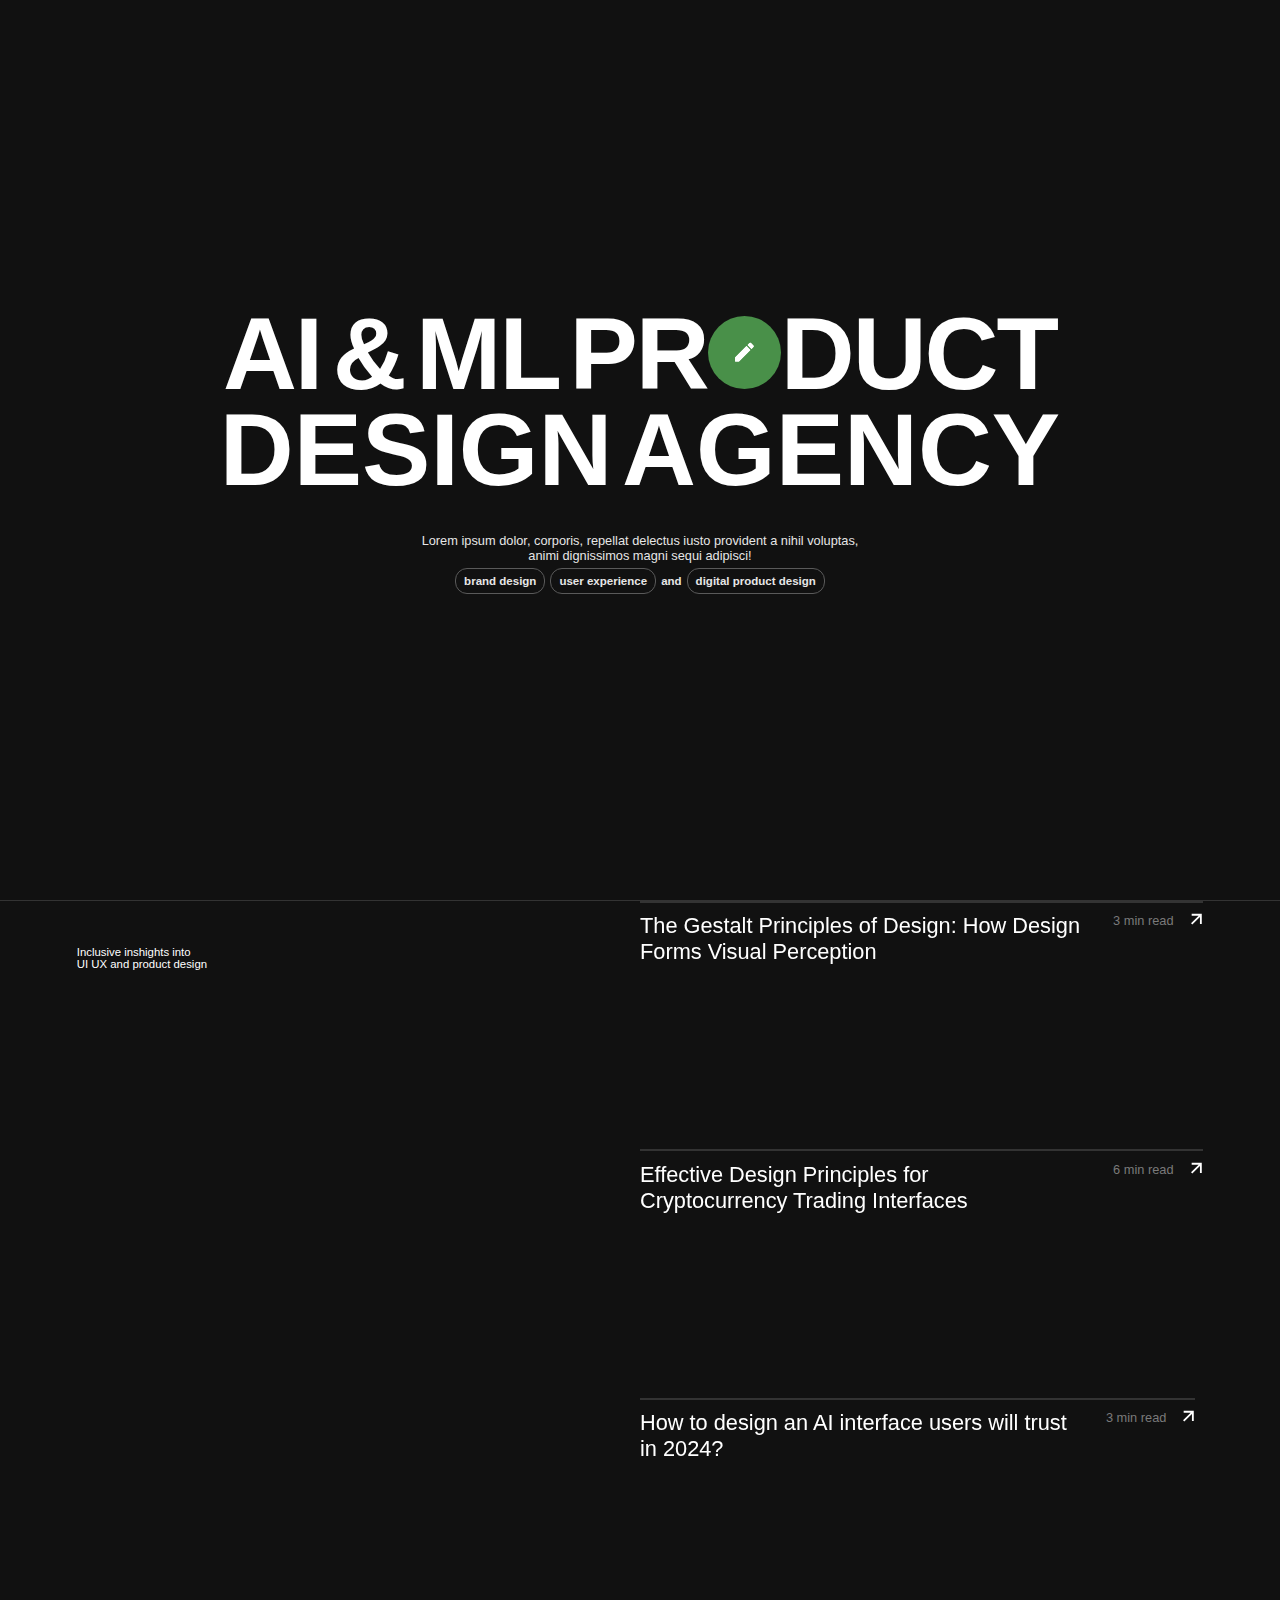
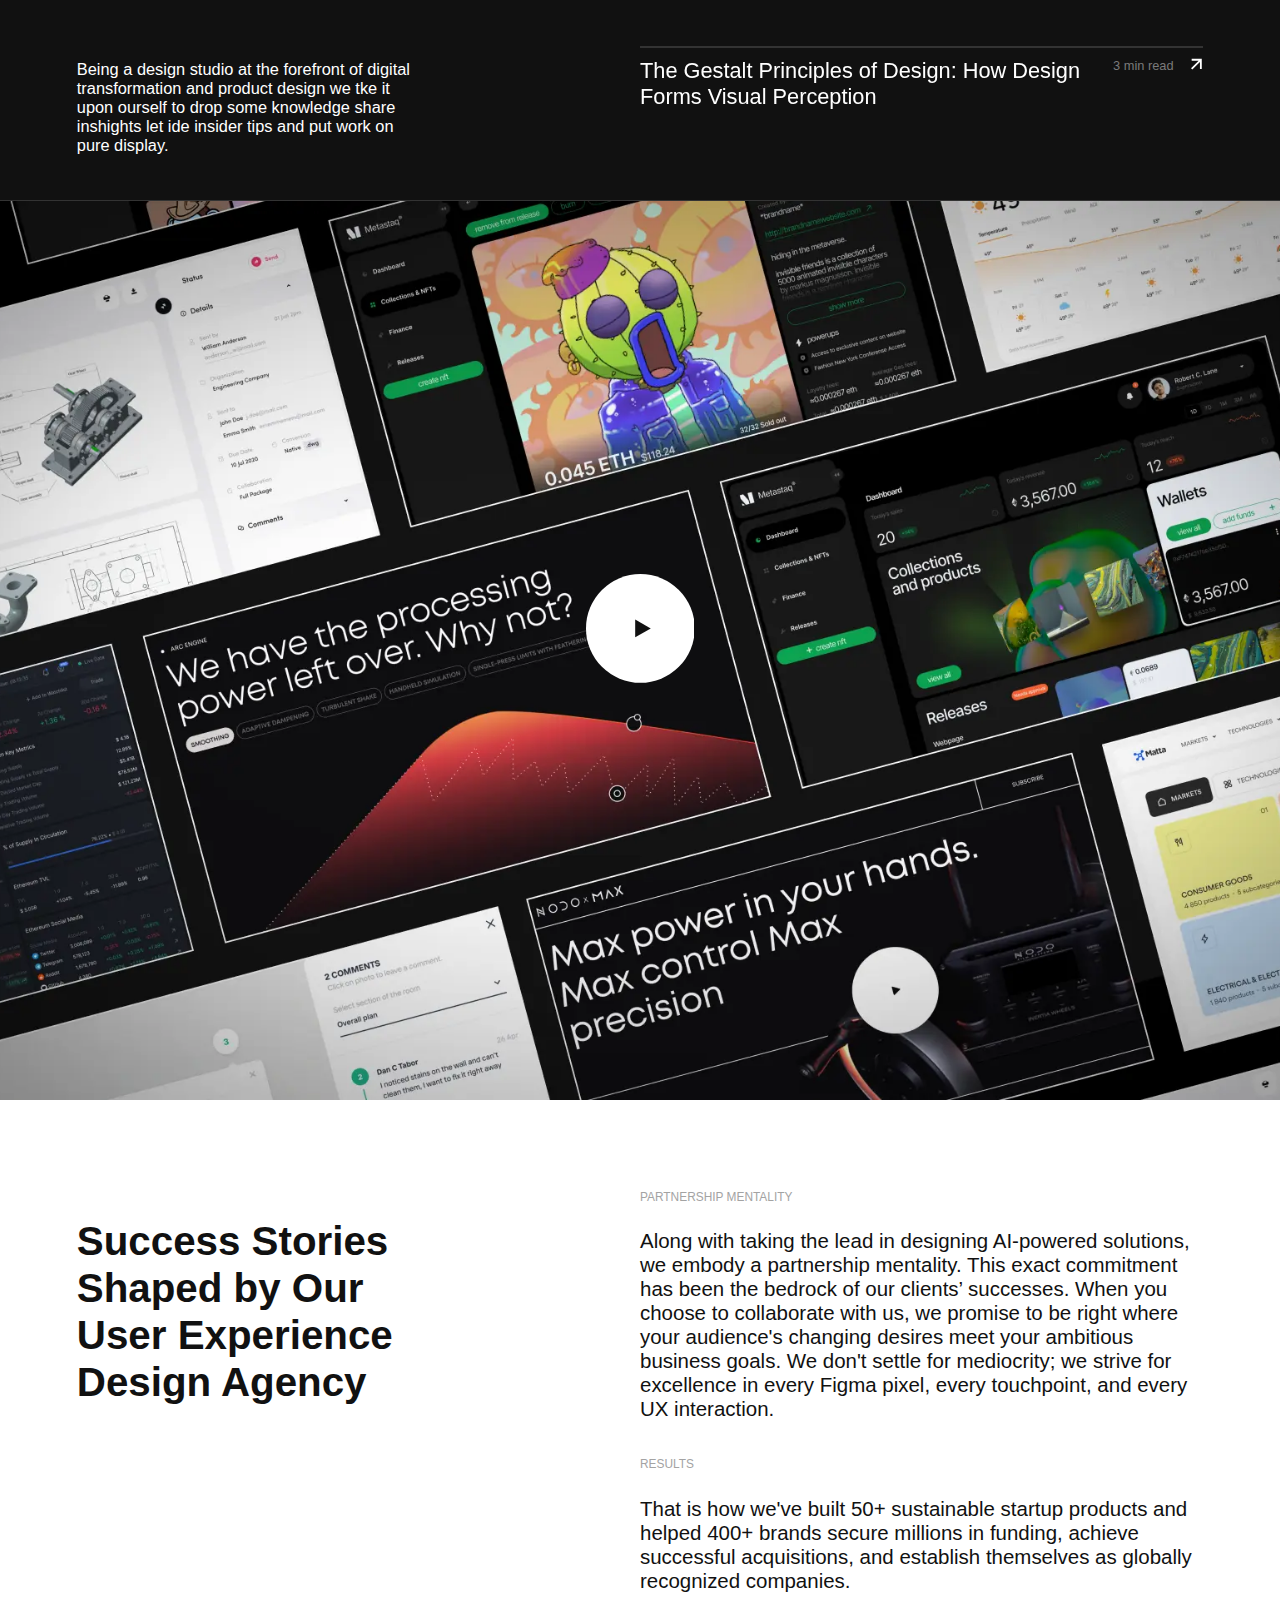
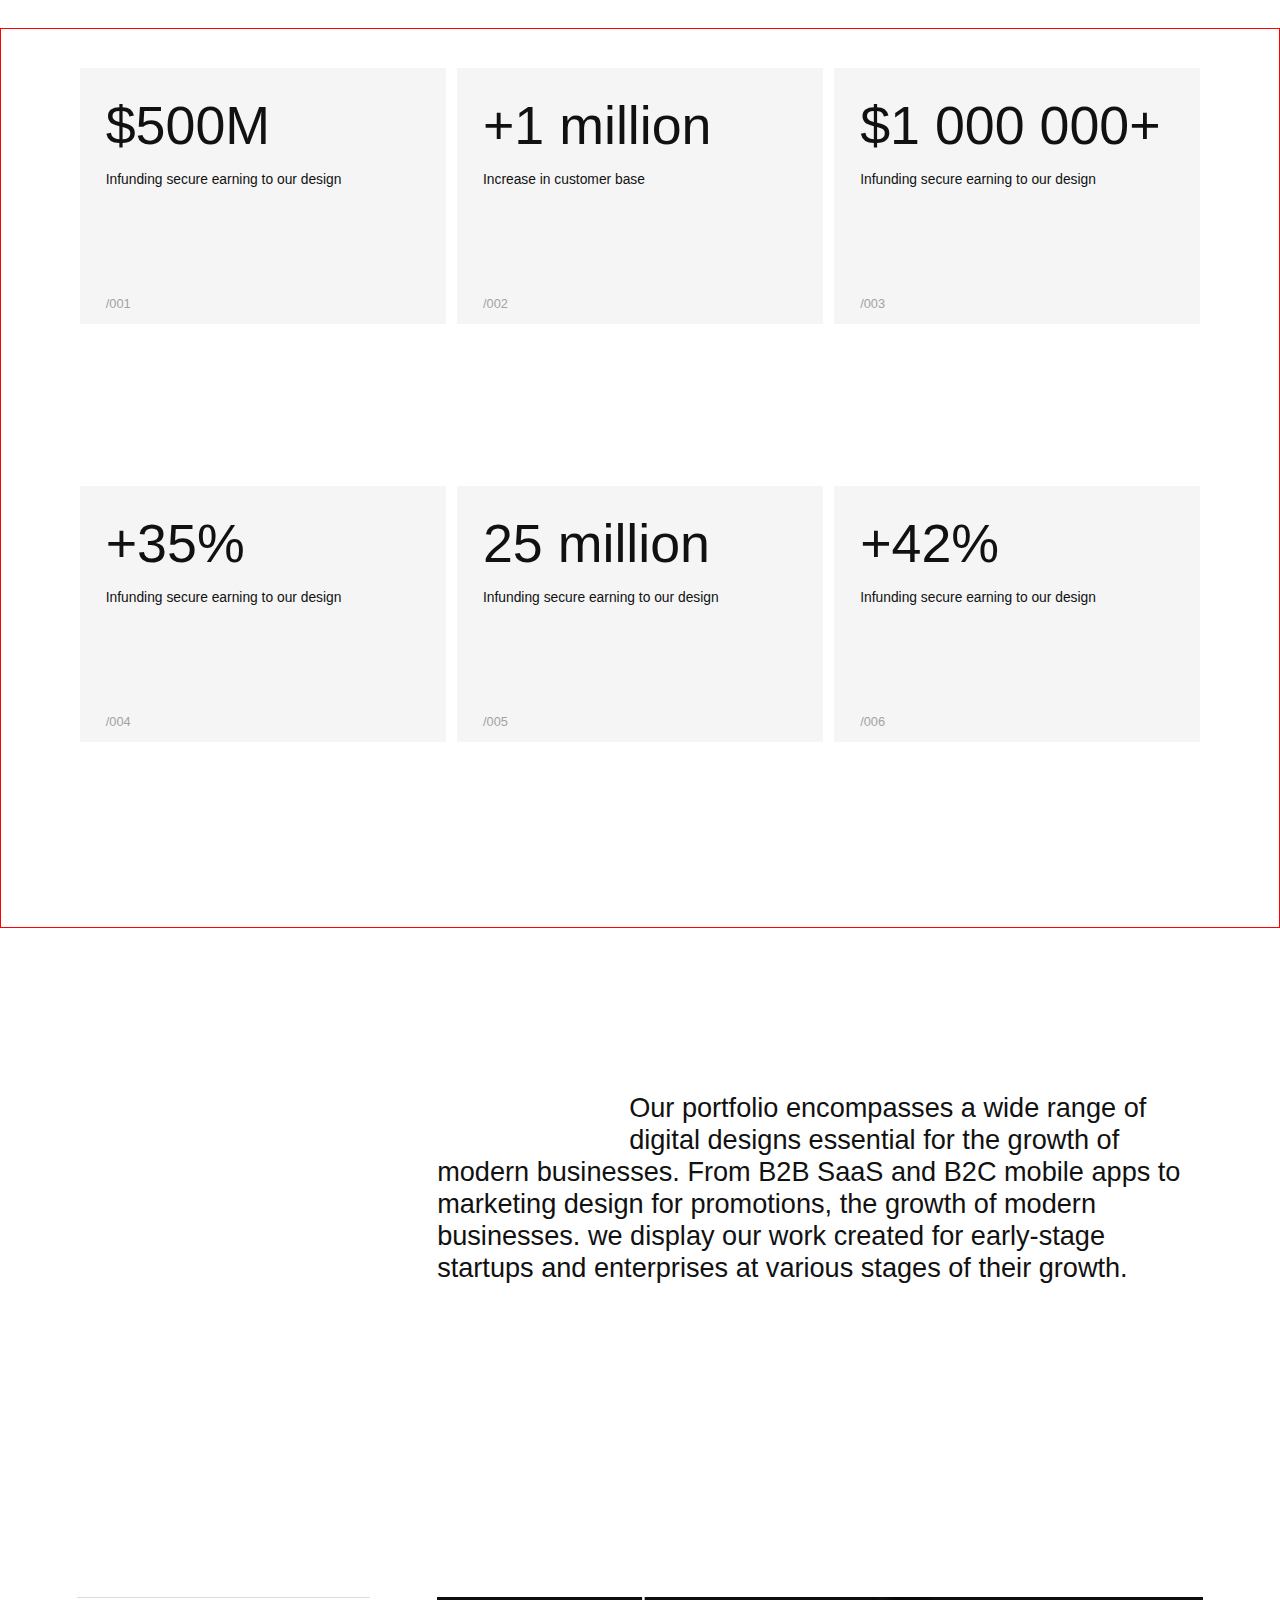
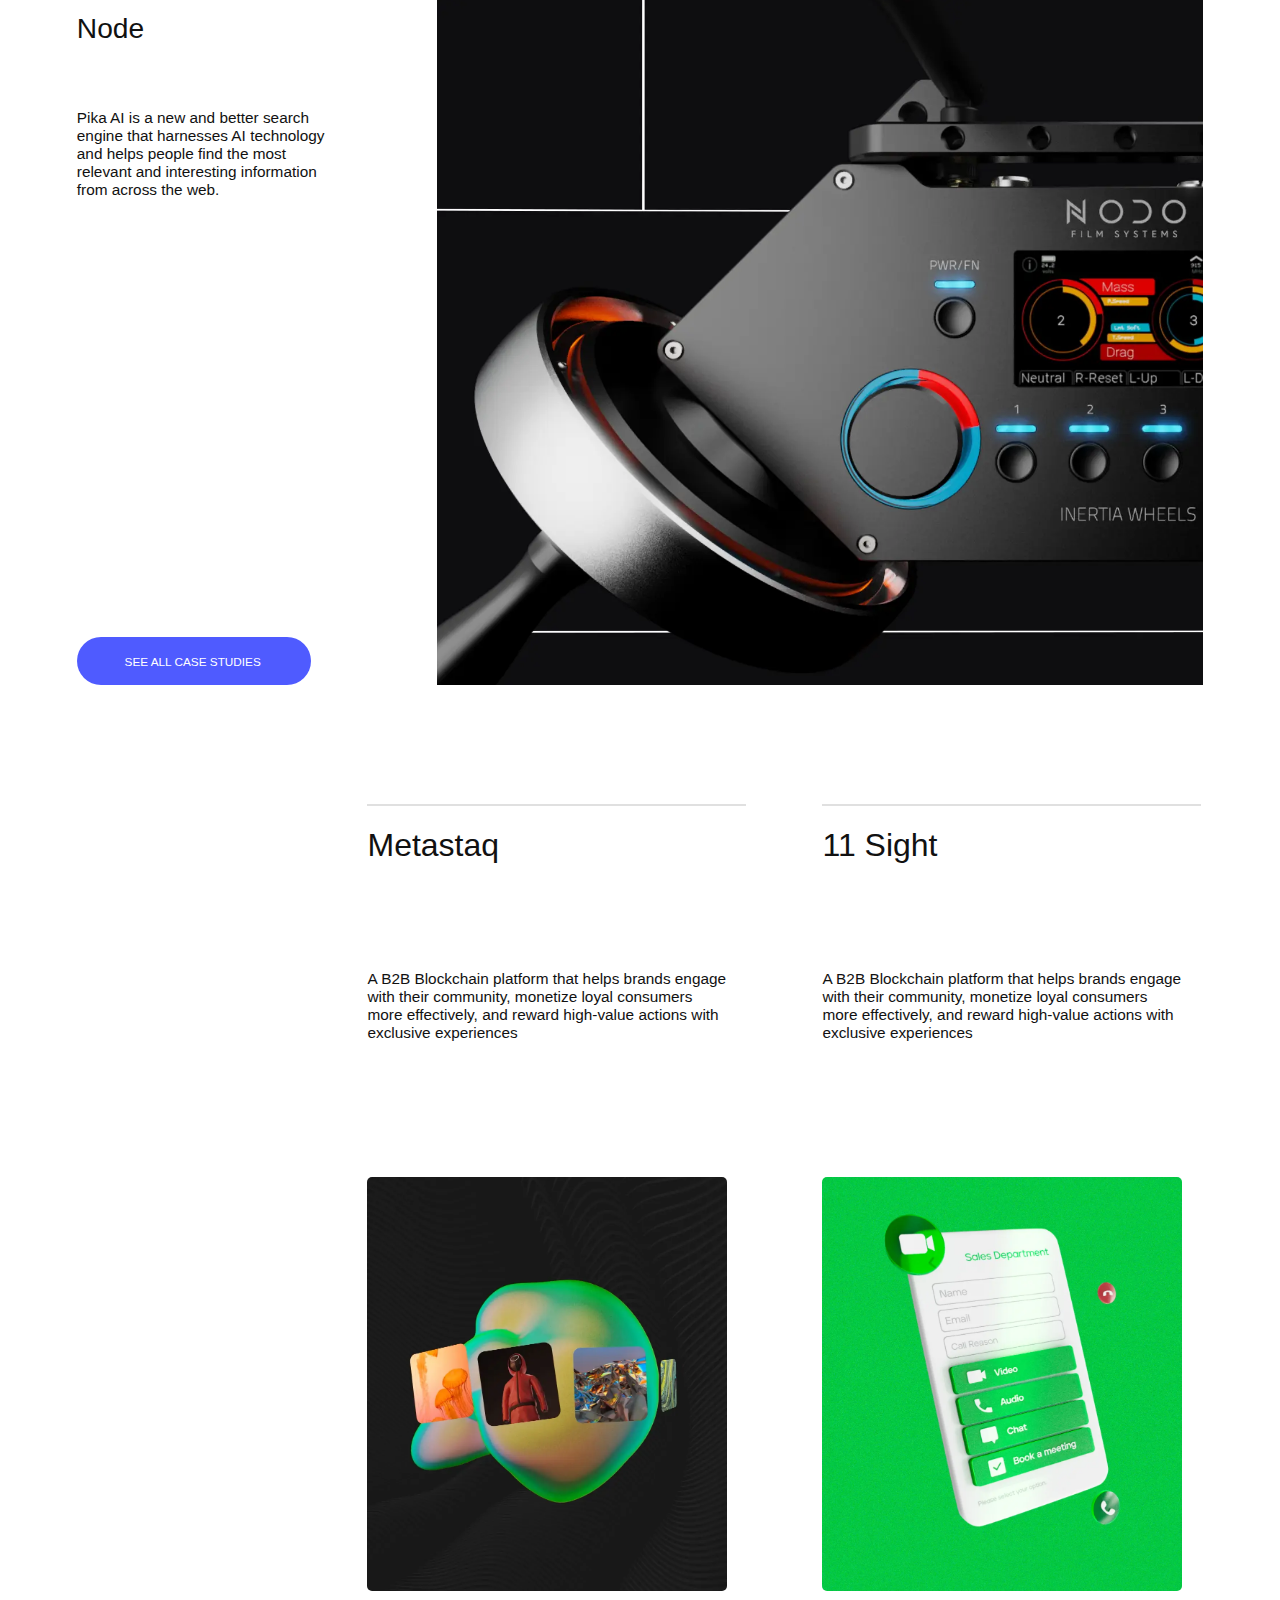
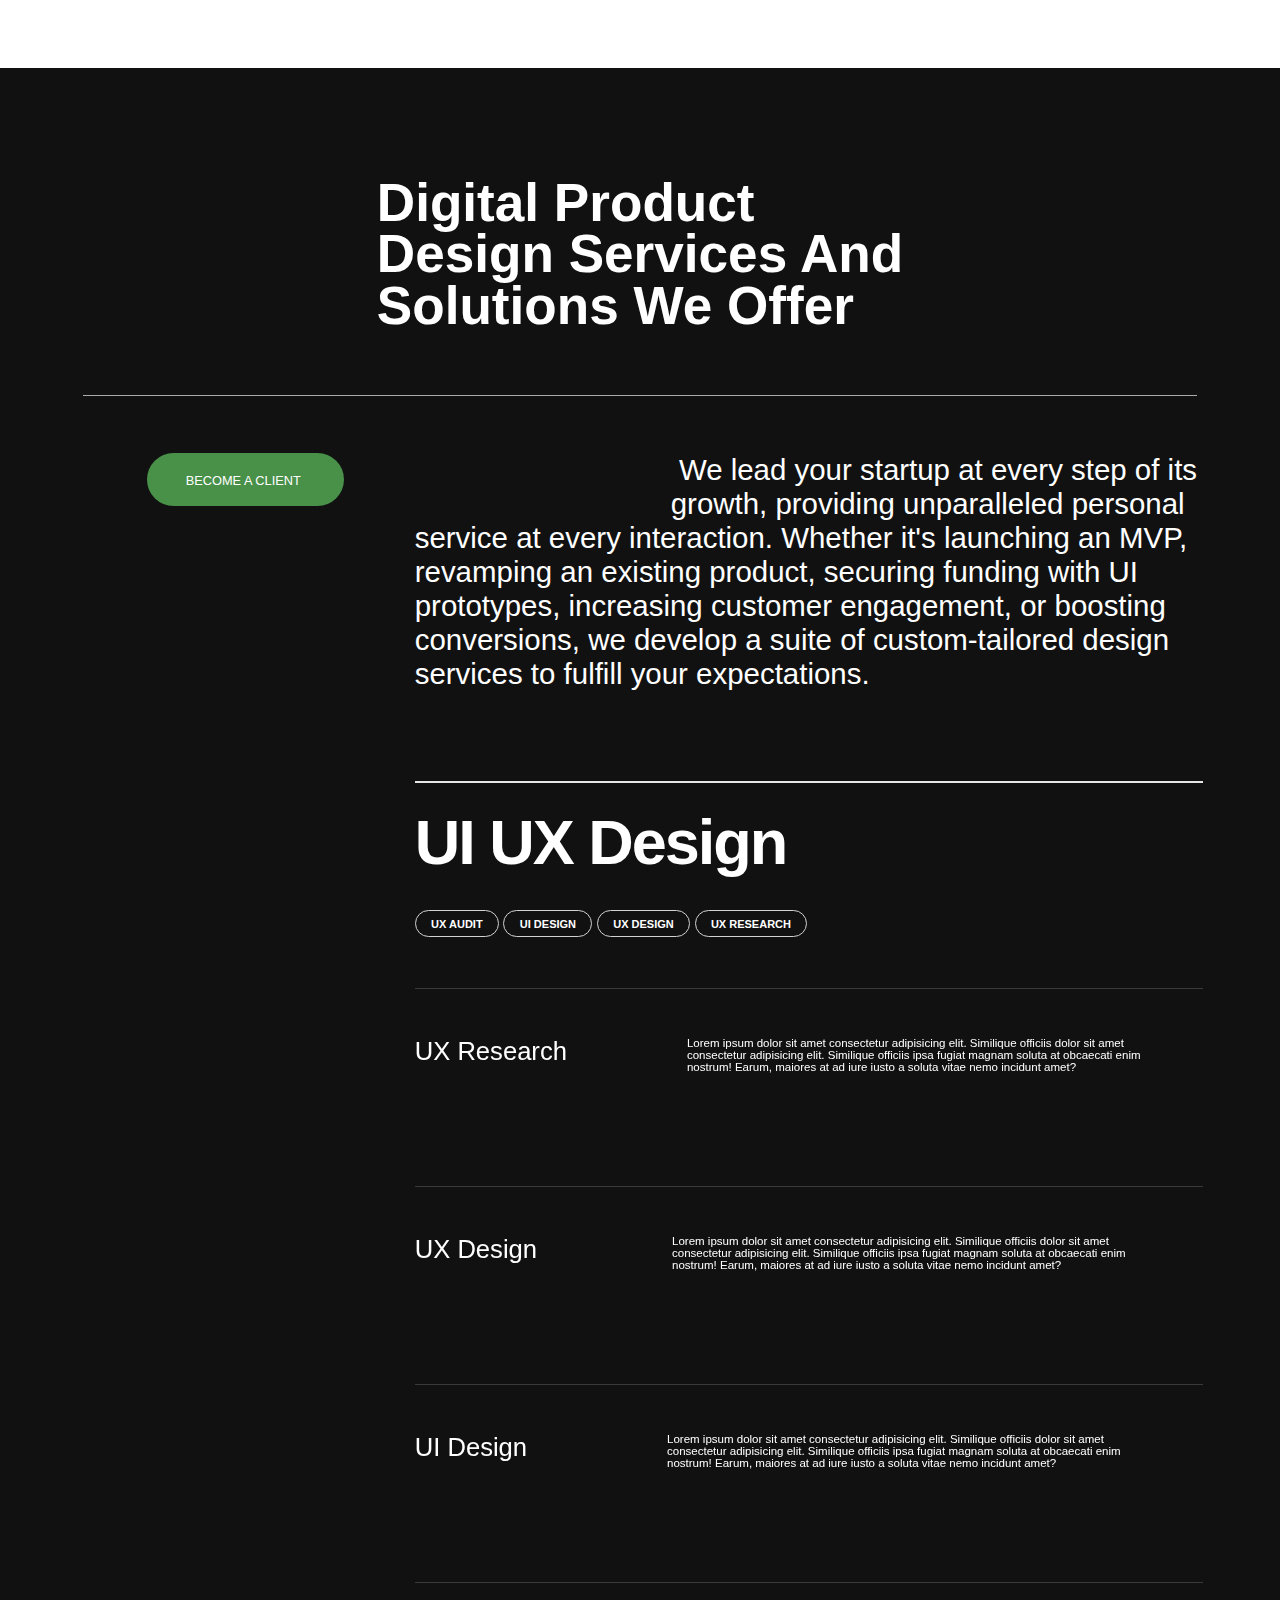
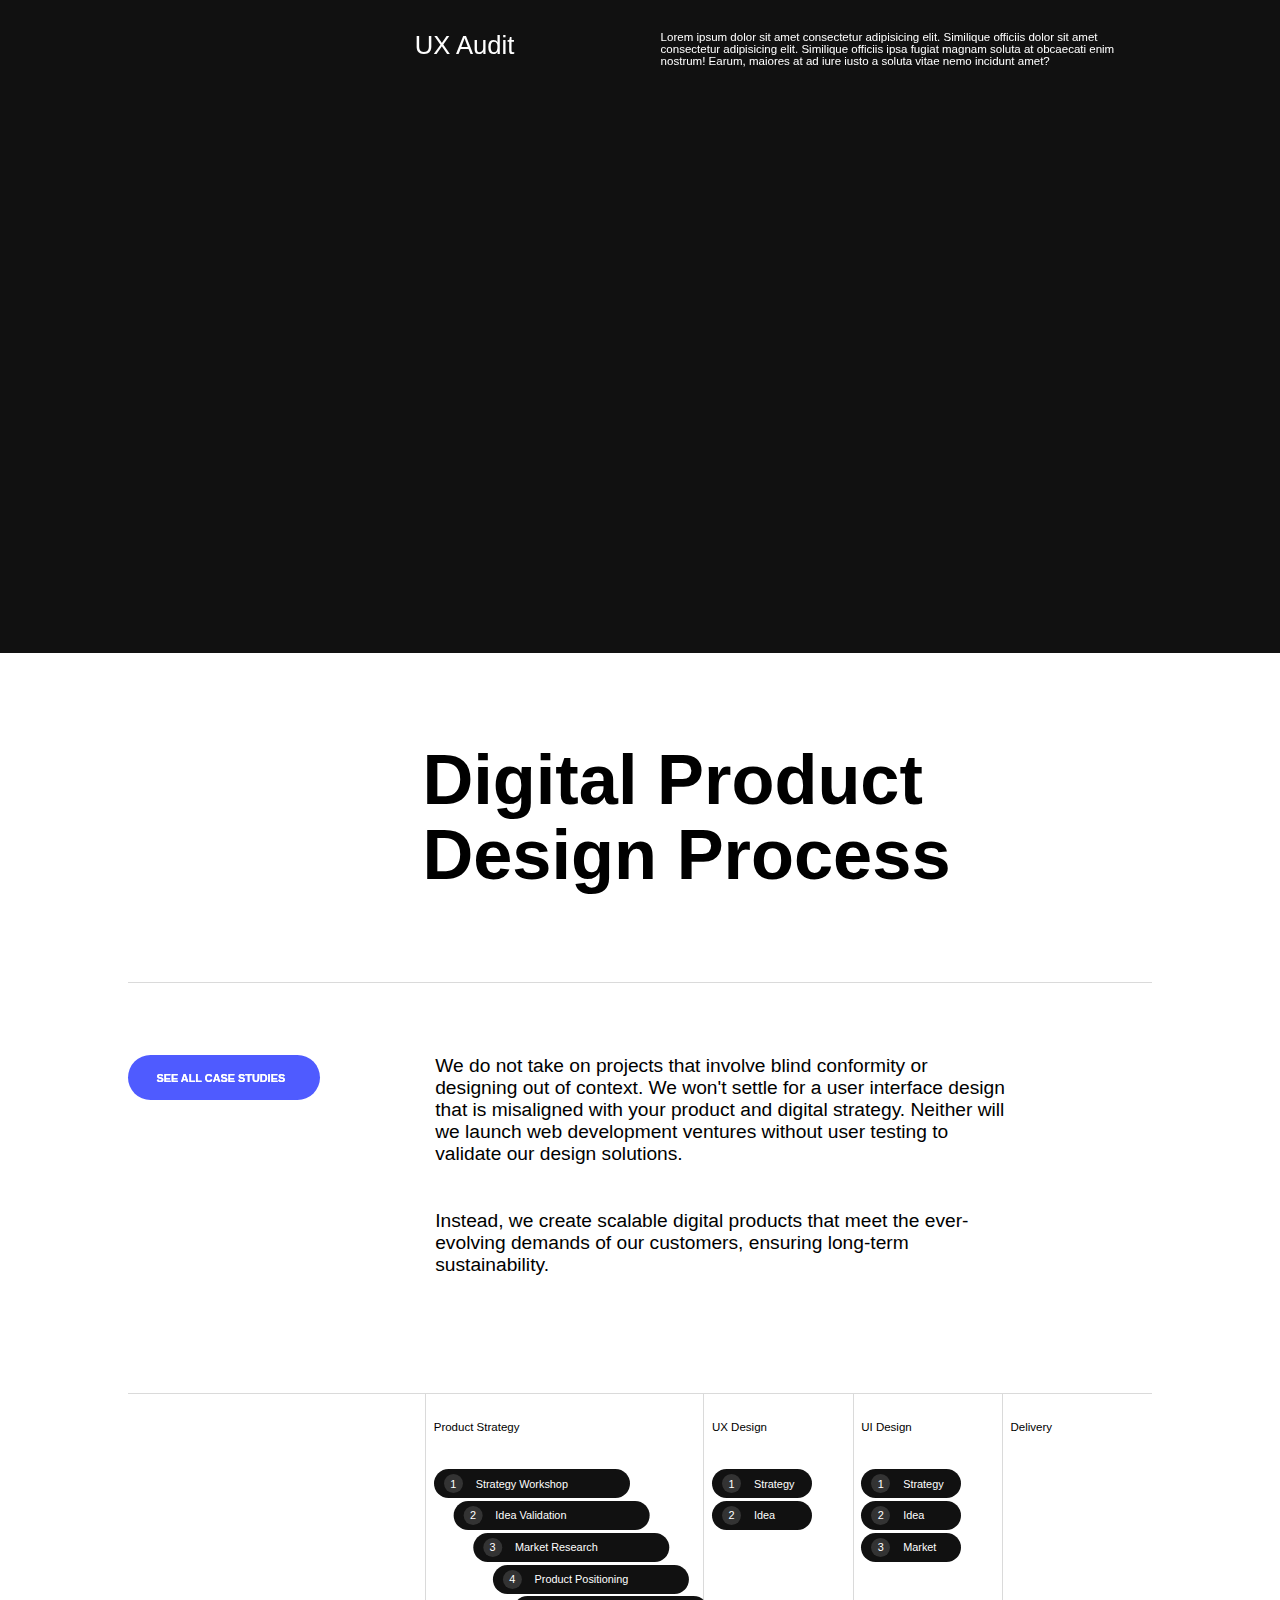
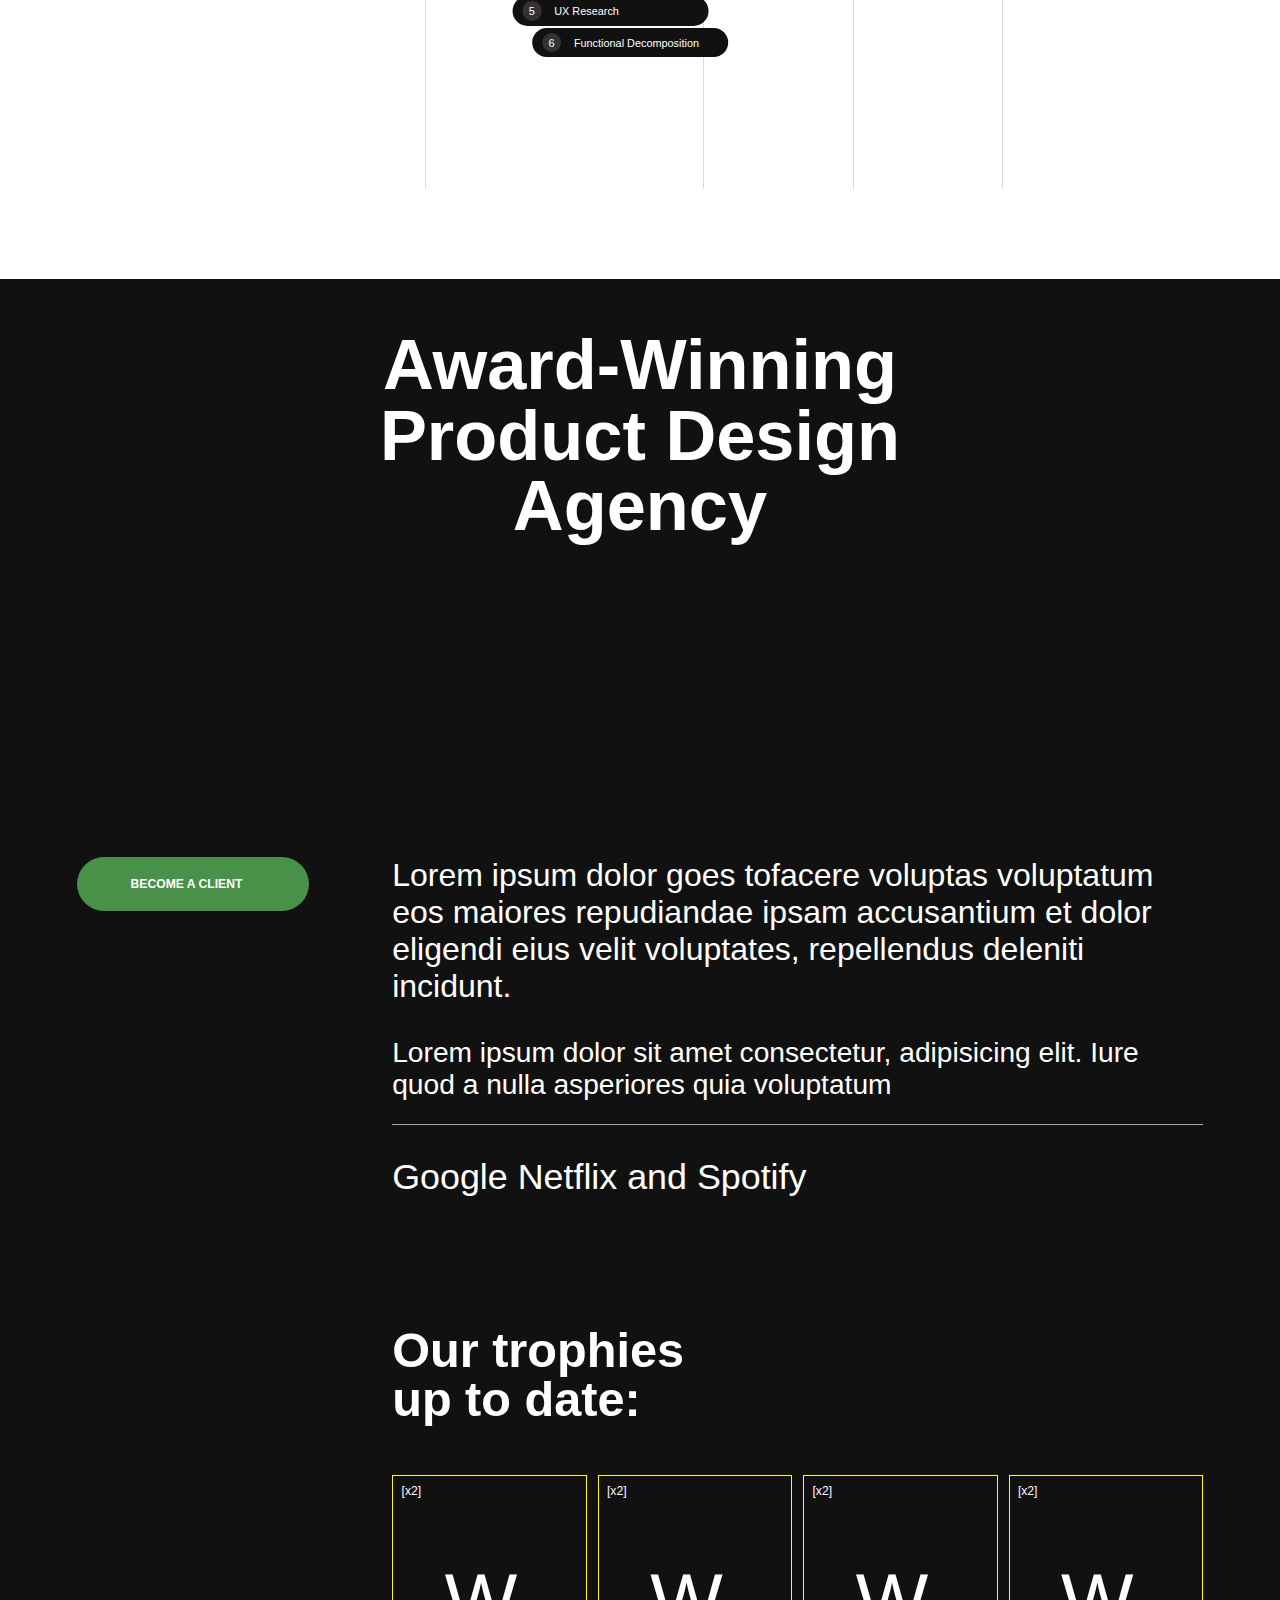
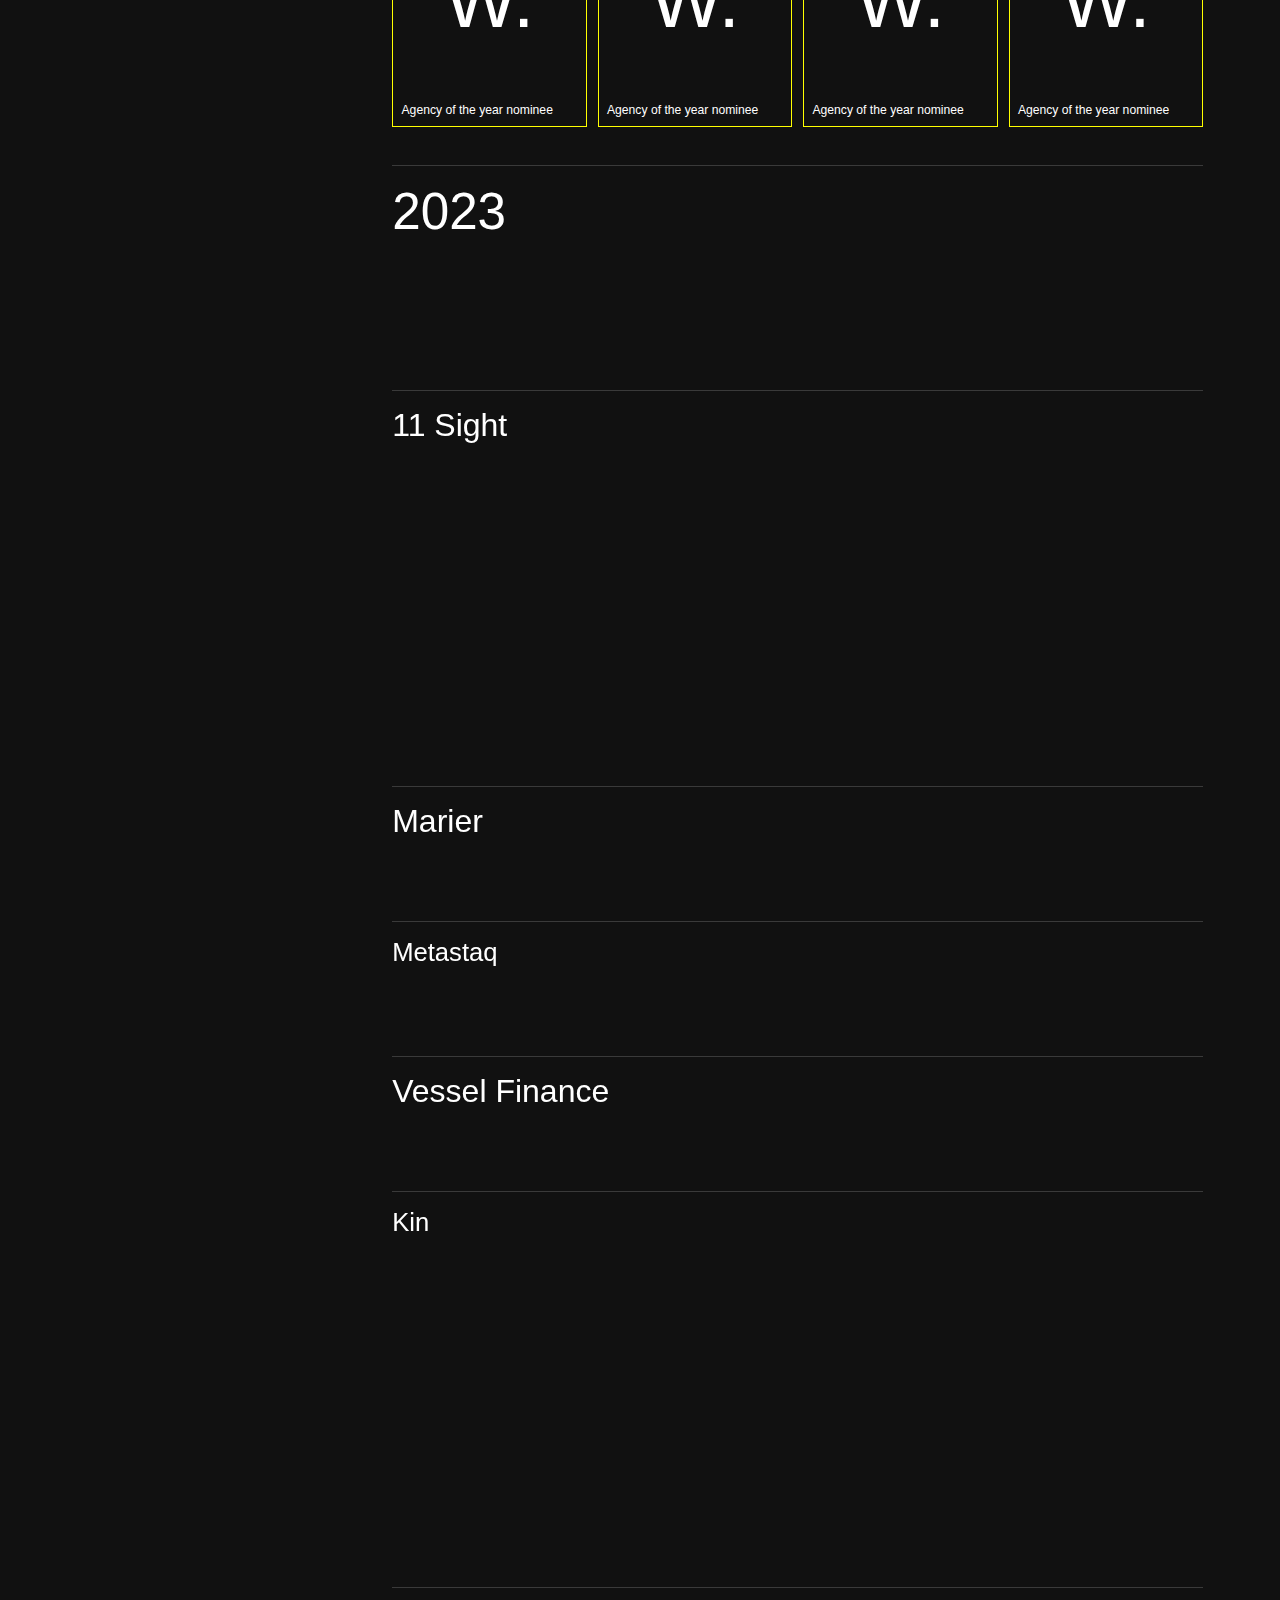
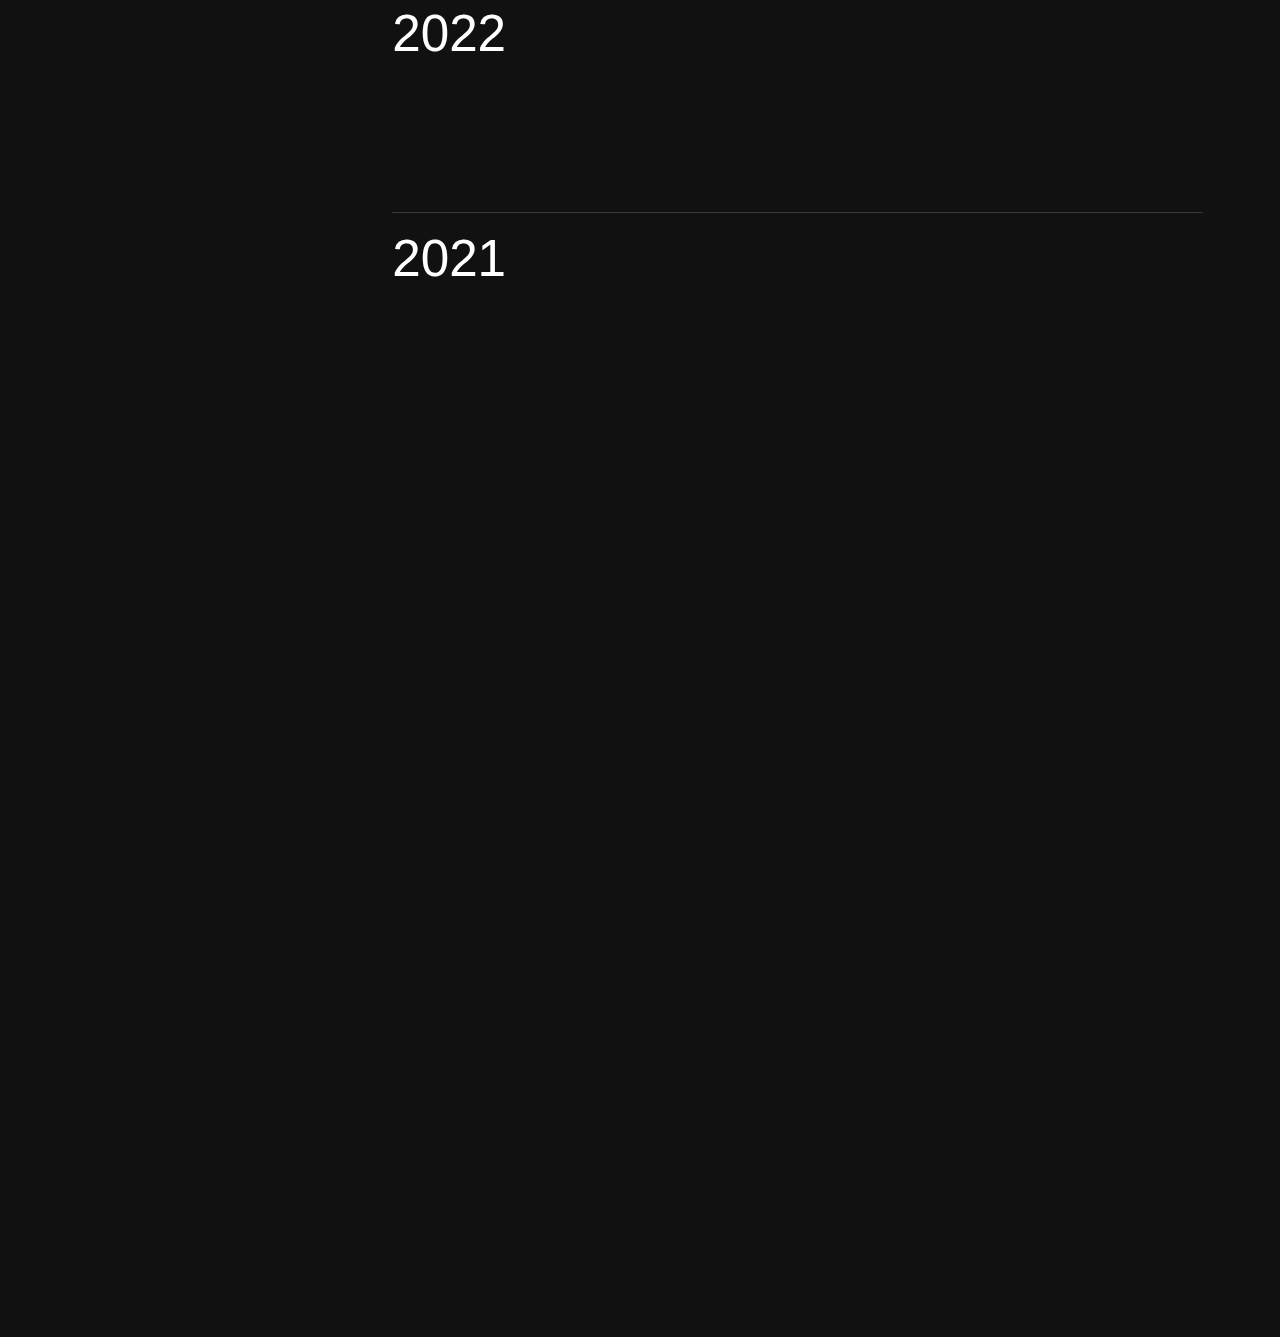
==== commit 2cbc0489: "update" ====
--- a/index.html
+++ b/index.html
@@ -10,7 +10,7 @@
     <link rel="stylesheet" href="https://cdnjs.cloudflare.com/ajax/libs/font-awesome/6.5.2/css/all.min.css" integrity="sha512-SnH5WK+bZxgPHs44uWIX+LLJAJ9/2PkPKZ5QiAj6Ta86w+fsb2TkcmfRyVX3pBnMFcV7oQPJkl9QevSCWr3W6A==" crossorigin="anonymous" referrerpolicy="no-referrer" />
 </head>
 <body>
-        <nav>
+        <!--<nav>
         <h2>Lazarev.</h2>
         <div class="nav-headings">
             <div class="nav-head">
@@ -52,9 +52,9 @@
         </div>
         <button> <p>Let's talk </p> <svg fill="none" viewBox="0 0 20 20"><path fill="#fff" d="M2.5 14.375V17.5h3.125l9.217-9.217-3.125-3.125L2.5 14.375Zm14.758-8.508a.83.83 0 0 0 0-1.175l-1.95-1.95a.83.83 0 0 0-1.175 0l-1.525 1.525 3.125 3.125 1.525-1.525Z"></path></svg></button>
         <div class="nav-footer"></div>
-            </nav>
+            </nav>-->
     <div class="container">
-        <div class="page1 flex">
+        <div class="page1 flex" data-scroll data-scroll-speed="0.05">
             <h1 class="first">AI & ml Pr<svg class="c-bttn__morph" fill="none" viewBox="0 0 131 136"><path class="g-path" data-morph="end" fill="#fff" d="M48 77.457v7.224h7.224l21.307-21.306-7.224-7.225L48 77.457Zm34.118-19.67a1.919 1.919 0 0 0 0-2.716l-4.508-4.508a1.919 1.919 0 0 0-2.716 0l-3.526 3.526 7.224 7.224 3.526-3.525Z"></path><path class="g-path" data-morph="start" fill="#fff" d="M48 77.457v7.224h7.224l21.307-21.306-7.224-7.225L48 77.457Zm34.118-19.67a1.919 1.919 0 0 0 0-2.716l-4.508-4.508a1.919 1.919 0 0 0-2.716 0l-3.526 3.526 7.224 7.224 3.526-3.525Z" data-original="M65.72 109.14c10.08 0 17.76-3.78 23.04-11.34 5.4-7.68 8.1-17.64 8.1-29.88 0-12.24-2.7-22.2-8.1-29.88-5.28-7.68-12.96-11.52-23.04-11.52-9.96 0-17.7 3.84-23.22 11.52-5.4 7.68-8.1 17.64-8.1 29.88 0 12.12 2.7 22.02 8.1 29.7 5.52 7.68 13.26 11.52 23.22 11.52Zm46.08 7.02c-11.64 12.6-27.06 18.9-46.26 18.9s-34.62-6.3-46.26-18.9C7.76 103.56 2 87.48 2 67.92c0-19.56 5.76-35.64 17.28-48.24C30.92 7.08 46.34.78 65.54.78s34.62 6.3 46.26 18.9c11.64 12.6 17.46 28.68 17.46 48.24 0 19.56-5.82 35.64-17.46 48.24Z"></path></svg>duct</h1>
             <h1>design agency</h1>
             <p>Lorem ipsum dolor, corporis, repellat delectus iusto provident a nihil voluptas, animi dignissimos magni
@@ -103,11 +103,11 @@
                         <h5>3 min read</h5>
                         <svg fill="none" viewBox="0 0 15 15"><path fill="currentColor" fill-rule="evenodd" d="M10.125 3.153H1.961V1H13.8v11.839h-2.152V4.675L2.722 13.6 1.2 12.078l8.925-8.925Z" clip-rule="evenodd"></path></svg>
                     </div>
-                    <img src="img1.webp"  class="imgBigScreen" alt="">
+                    <img src="img1.webp" class="imgBigScreen" alt="">
                 </div>
                 <div class="rightelm">
                     <div class="rightelmstyle">
-                        <img src="img1.webp" class="imgResponsive" alt="">
+                        <img src="img2.webp" class="imgResponsive" alt="">
                         <h2>Effective Design Principles for Cryptocurrency Trading Interfaces</h2>
                         <h5>6 min read</h5>
                         <svg fill="none" viewBox="0 0 15 15"><path fill="currentColor" fill-rule="evenodd" d="M10.125 3.153H1.961V1H13.8v11.839h-2.152V4.675L2.722 13.6 1.2 12.078l8.925-8.925Z" clip-rule="evenodd"></path></svg>
@@ -116,7 +116,7 @@
                 </div>
                 <div class="rightelm">
                     <div class="rightelmstyle">
-                        <img src="img1.webp" class="imgResponsive" alt="">
+                        <img src="img3.webp" class="imgResponsive" alt="">
                         <h2>How to design an AI interface users will trust in 2024?</h2>
                         <h5>3 min read</h5>
                         <svg fill="none" viewBox="0 0 15 15"><path fill="currentColor" fill-rule="evenodd" d="M10.125 3.153H1.961V1H13.8v11.839h-2.152V4.675L2.722 13.6 1.2 12.078l8.925-8.925Z" clip-rule="evenodd"></path></svg>
@@ -125,7 +125,7 @@
                 </div>
                 <div class="rightelm">
                     <div class="rightelmstyle">
-                        <img src="img1.webp" class="imgResponsive" alt="">
+                        <img src="img4.webp" class="imgResponsive" alt="">
                         <h2>The Gestalt Principles of Design: How Design Forms Visual Perception</h2>
                         <h5>3 min read</h5>
                         <svg fill="none" viewBox="0 0 15 15"><path fill="currentColor" fill-rule="evenodd" d="M10.125 3.153H1.961V1H13.8v11.839h-2.152V4.675L2.722 13.6 1.2 12.078l8.925-8.925Z" clip-rule="evenodd"></path></svg>
@@ -134,8 +134,8 @@
                 </div>
         </div>
         </div>
-        <div class="page3">
-            <div class="center-div">
+        <div class="page3" data-scroll data-scroll-speed="0.8">
+            <div class="center-div" data-scroll data-scroll-speed="-1" data-direction = "vertical">
                 <div class="icon">
                     <svg fill="none" viewBox="0 0 210 210"><rect width="210" height="210" fill="#fff" rx="105"></rect><path fill="#111" d="m125 105-30 17.321V87.68L125 105Z"></path></svg>
                 </div>
@@ -154,7 +154,7 @@
                 <h4>That is how we've built 50+ sustainable startup products and helped 400+ brands secure millions in funding, achieve successful acquisitions, and establish themselves as globally recognized companies.</h4>
             </div>
         </div>
-        <div class="page5">
+        <div class="page5" data-scroll data-scroll-speed="1.2" style="border: 1px solid red;">
             <div class="containerBox">
                 <h1>$500M</h1>
                 <h3>Infunding secure earning to our design</h3>
@@ -192,24 +192,24 @@
                 </div>
                 </div>
                 <div class="page7">
-                    <div class="page7left">
+                    <div class="page7left" data-scroll data-scroll-speed="0.4" data-scroll-direction="horizontal">
                         <h2>Node<i class="fa-solid fa-arrow-up"></i></h2>
                         <p>Pika AI is a new and better search engine that harnesses AI technology and helps people find the most relevant and interesting information from across the web.</p>
                         <button>See all case studies <i class="fa-solid fa-arrow-up"></i> </button>
                     </div>
-                    <div class="page7right">
+                    <div class="page7right" data-scroll data-scroll-speed="-0.4" data-scroll-direction="horizontal">
                         <video src="nodo-cover-big.mp4" class="page7video"></video>
                         <div class="circle"><p>View Case Study</p></div>
                     </div>
                 </div>
-                <div class="page8">
-                    <div class=" page8Common page8Left">
+                <div class="page8" data-scroll data-scroll-speed="0.8">
+                    <div class=" page8Common page8Left" data-scroll data-scroll-speed="0.4" data-scroll-direction="horizontal">
                         <h1>Metastaq <i class="fa-solid fa-arrow-up"></i></h1>
                         <p>A B2B Blockchain platform that helps brands engage with their community, monetize loyal consumers more effectively, and reward high-value actions with exclusive experiences</p>
                         <img src="img9.webp" alt="">
                         <video src="la-reel--min.mp4" ></video>
                     </div>
-                    <div class="page8Common page8Right">
+                    <div class="page8Common page8Right" data-scroll data-scroll-speed="-0.4" data-scroll-direction="horizontal">
                         <h1>11 Sight <i class="fa-solid fa-arrow-up"></i></h1>
                         <p>A B2B Blockchain platform that helps brands engage with their community, monetize loyal consumers more effectively, and reward high-value actions with exclusive experiences</p>
                         <img src="img10.webp" alt="">
@@ -304,9 +304,8 @@
                         </div>
                         <div id="btm6-part3" class="btm6-parts">
                             <h5>UX Design</h5>
-                            <h4><span>1</span>Strategy </h4>
+                            <h4><span>1</span>Strategy</h4>
                             <h4><span>2</span>Idea </h4>
-        
                         </div>
                         <div id="btm6-part4" class="btm6-parts">
                             <h5>UI Design</h5>
--- a/style.css
+++ b/style.css
@@ -426,7 +426,7 @@
     padding-top: 8.5vw;
 }
 .page6{
-    height: 72vh;
+    height: 65vh;
     width: 100vw;
     color: #111;
     padding: 6vw 6vw;
@@ -542,7 +542,7 @@
     display: flex;
     align-items:center;
     justify-content: flex-end;
-    gap: 2vw;
+    gap: 6vw;
     padding-right: 6.2vw;
 }
 .page8Common{
@@ -943,6 +943,9 @@
 }
 #btm6-part2 h4:nth-child(7){
     transform: translateX(50%);
+}
+#btm-part3 h4:nth-child(1){
+    transform: translateX(0);
 }
 #page7 {
     height: 100vh;
@@ -1200,16 +1203,18 @@
     }
     .moving-box {
         height: 5vh;
-        width: 100%;
+        width: 94vw;
     }
     .page2{
         flex-direction: column;
+        min-height: 130vh;
     }
     .leftpart {
-        height: 22%;
+        height: 15%;
         width: 100%;
         flex-direction: column;
         padding: 3.5vw 0 3.5vw 0;
+        margin-bottom: 8vh;
     }
     .leftpart h3{
         font-size: 1.8vh;
@@ -1222,29 +1227,32 @@
     }
     .rightpart{
         width: 100vw;
+        min-height: 100vh;
+        padding-bottom: 10vh;
     }
     .rightpart {
         width: 100vw;
         padding: 0 6vw;
     }
     .rightelm{
-        height: 20vh;
+        height: 22vh;
         width: 100%;
         display: flex;
         align-items: center;
         justify-content: space-between;
         flex-direction: column;
+        margin-bottom: 1vh;
     }
     .rightelmstyle{
         flex-direction: column;
         padding: 0.75vh 0;
     }
     .rightelmstyle h2 {
-        font-size: 2.25vh;
+        font-size: 2.7vh;
         width: 100%;
     }
     .rightelmstyle h5{
-        font-size: 1vh;
+        font-size: 1.95vh;
         width: 90%;
         position: relative;
     }
@@ -1257,8 +1265,8 @@
         bottom: 3%;
     }
     .rightelm img {
-        height: 10vh;
-        width: 10vh;
+        height: 8.2vh;
+        width: 8.2vh;
         z-index: 0;
         object-position: center;
         position: relative;
@@ -1272,4 +1280,100 @@
     .imgBigScreen{
         display: none;
     }
+    .page3{
+        height: 45vh;
+    }
+    .page4 {
+        min-height: 105vh;
+        width: 100vw;
+        padding: 7vw 6vw;
+        padding-bottom: 0vw;
+        flex-direction: column;
+    }
+    .page4left{
+        width: 100%;
+    }
+    .page4right{
+        width: 100%;
+    }
+    .page4left h2 {
+        font-size: 6vh;
+        color: #111;
+        text-align: left;
+        line-height: 6.4vh;
+        margin-bottom: 3vh;
+        font-weight: 700;
+    }
+    .page4right h4 {
+        font-size: 2.9vh;
+        margin-bottom: 3vh;
+        margin-bottom: 6vh;
+    }
+    .page4right h5 {
+        font-size: 1.8vh;
+        font-weight: 600;
+        margin-bottom: 3.5vh;
+    }
+    .page5 {
+        min-height: 210vh;
+        padding-top: 12vh;
+    }
+    .containerBox {
+        height: 32vh;
+        width: 100%;
+        background-color: #f5f5f5;
+        padding: 26px;
+        display: flex;
+        align-items: flex-start;
+        justify-content: space-between;
+        flex-direction: column;
+    }
+    .containerBox h1 {
+        font-size: 7.3vh;
+        color: #111;
+        font-weight: 500;
+    }
+    .containerBox h3 {
+        font-size: 2vh;
+        font-weight: 500;
+        color: #111;
+        padding-top: 0;
+        padding-bottom: 10vh;
+    }
+    .containerBox h5 {
+        font-size: 2.2vh;
+        font-weight: 400;
+        color: #a3a3a3;
+        padding-top: 0; 
+    }
+    .page6 {
+        min-height: 85vh;
+        width: 100vw;
+        color: #111;
+        padding: 6vw 6vw;
+        padding-left: 8.5vw;
+        display: flex;
+        align-items: flex-end;
+        justify-content: flex-end;
+    }
+    .icon svg {
+        height: 15vh;
+        width: 15vh;
+    }
+    .page6 span{
+        display: none;
+    }
+    .page6Div {
+        height: 90%;
+        width: 100%;
+        display: flex;
+        flex-direction: column;
+    }
+    .page6 p {
+        color: #111;
+        display: inline-block;
+        height: 90%;
+        font-size: 4vh;
+        font-weight: 500;
+    }
 }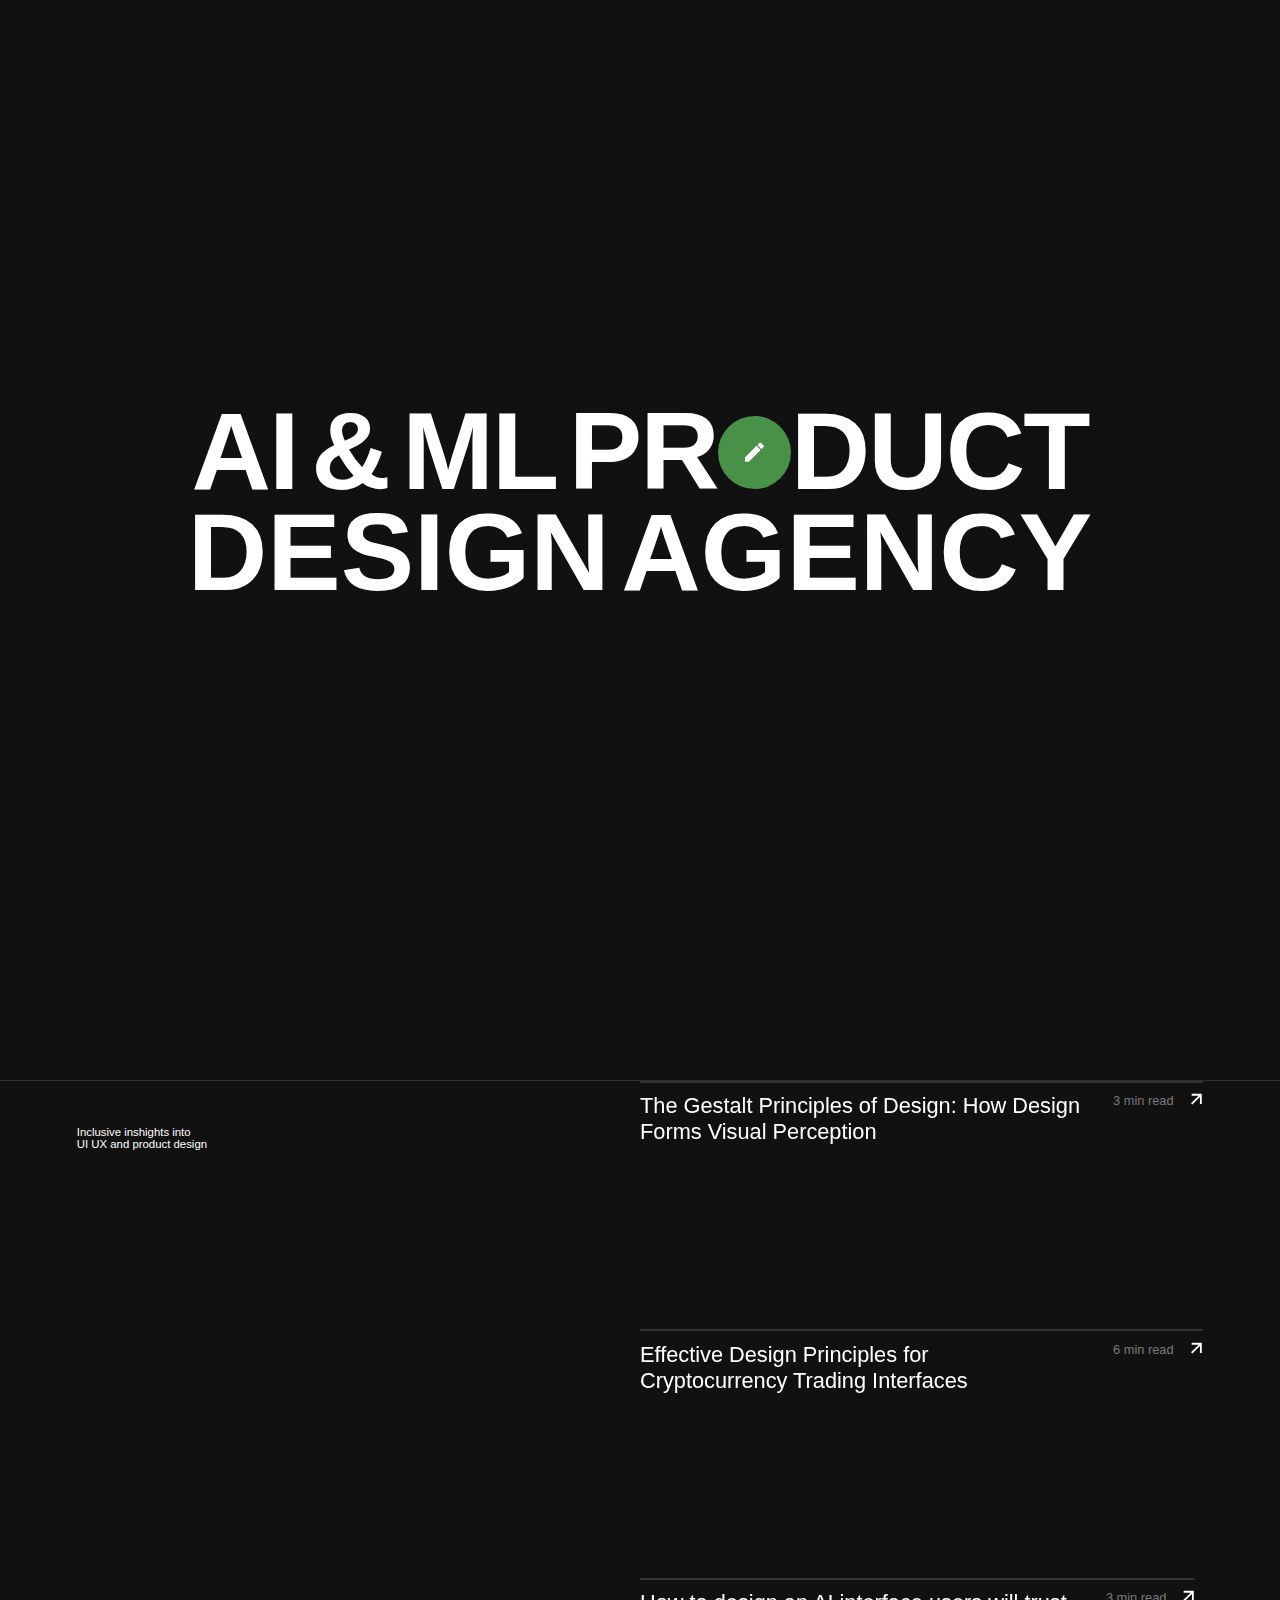
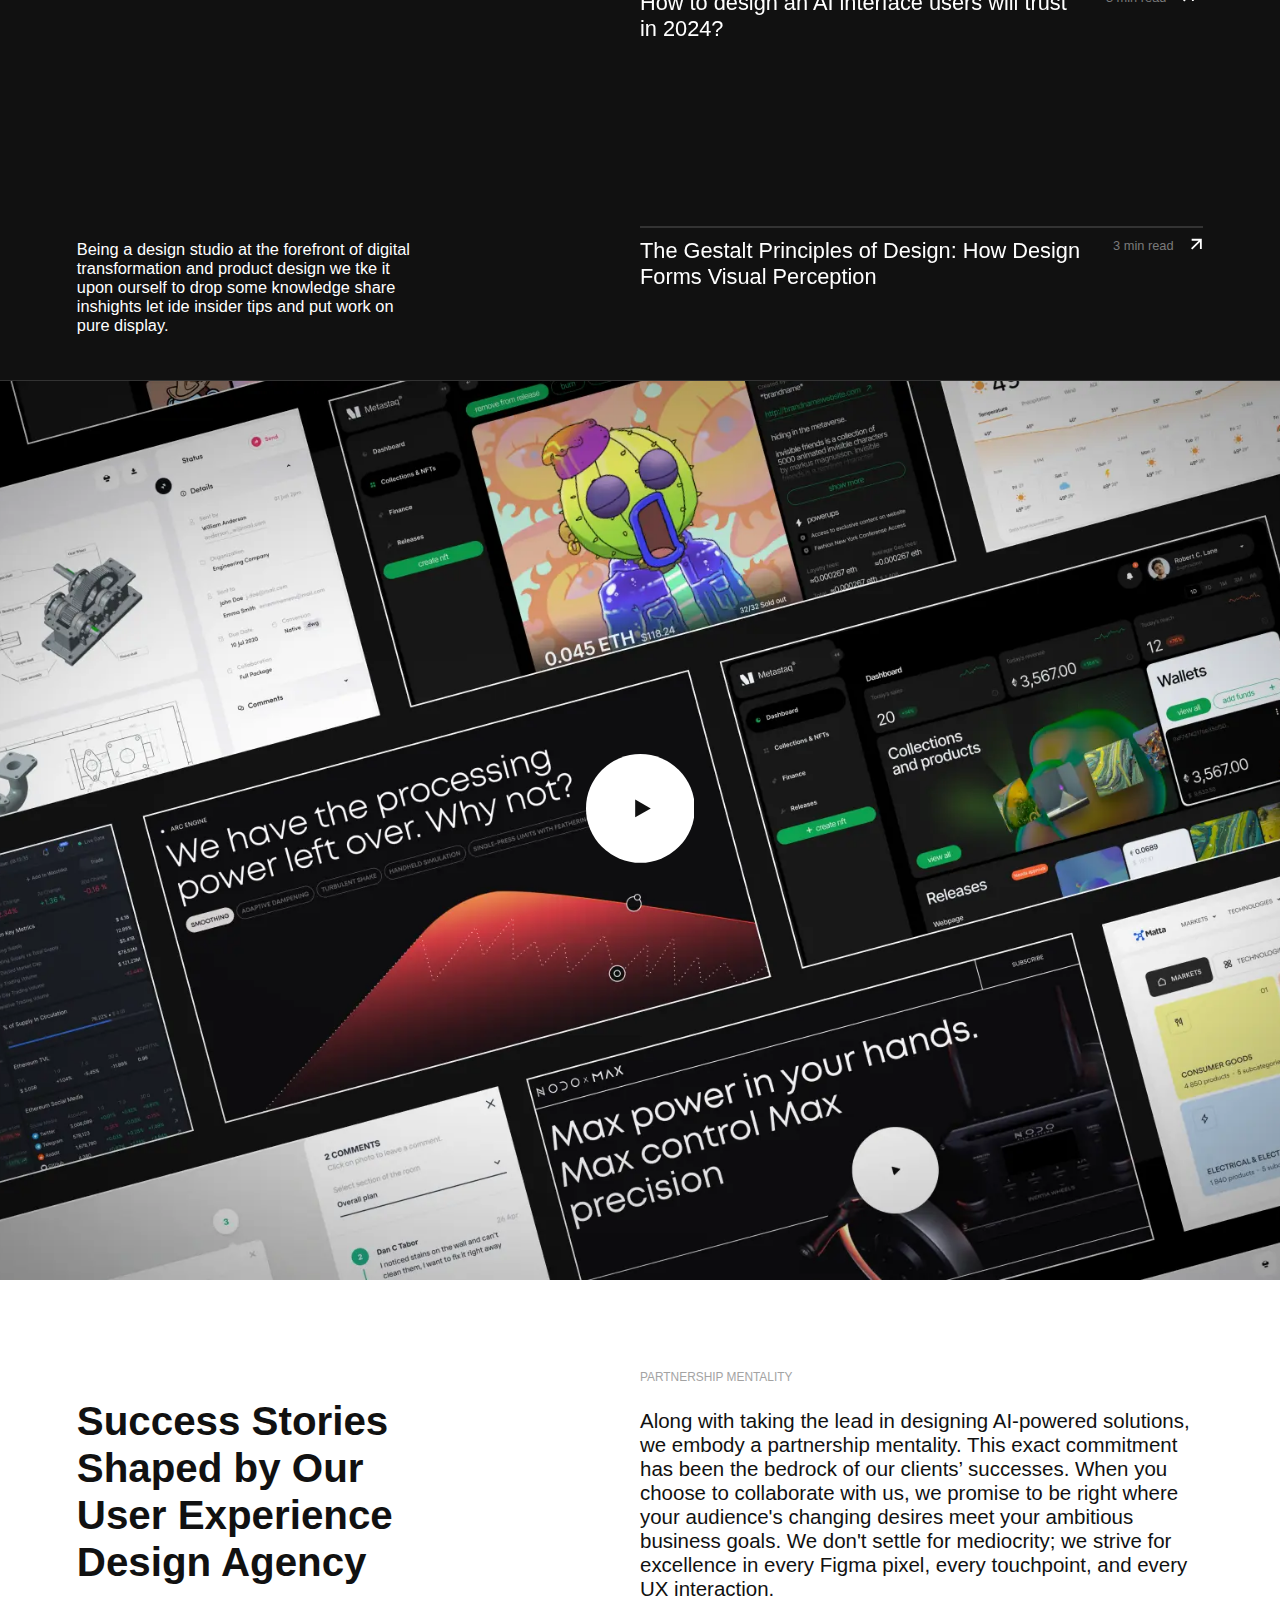
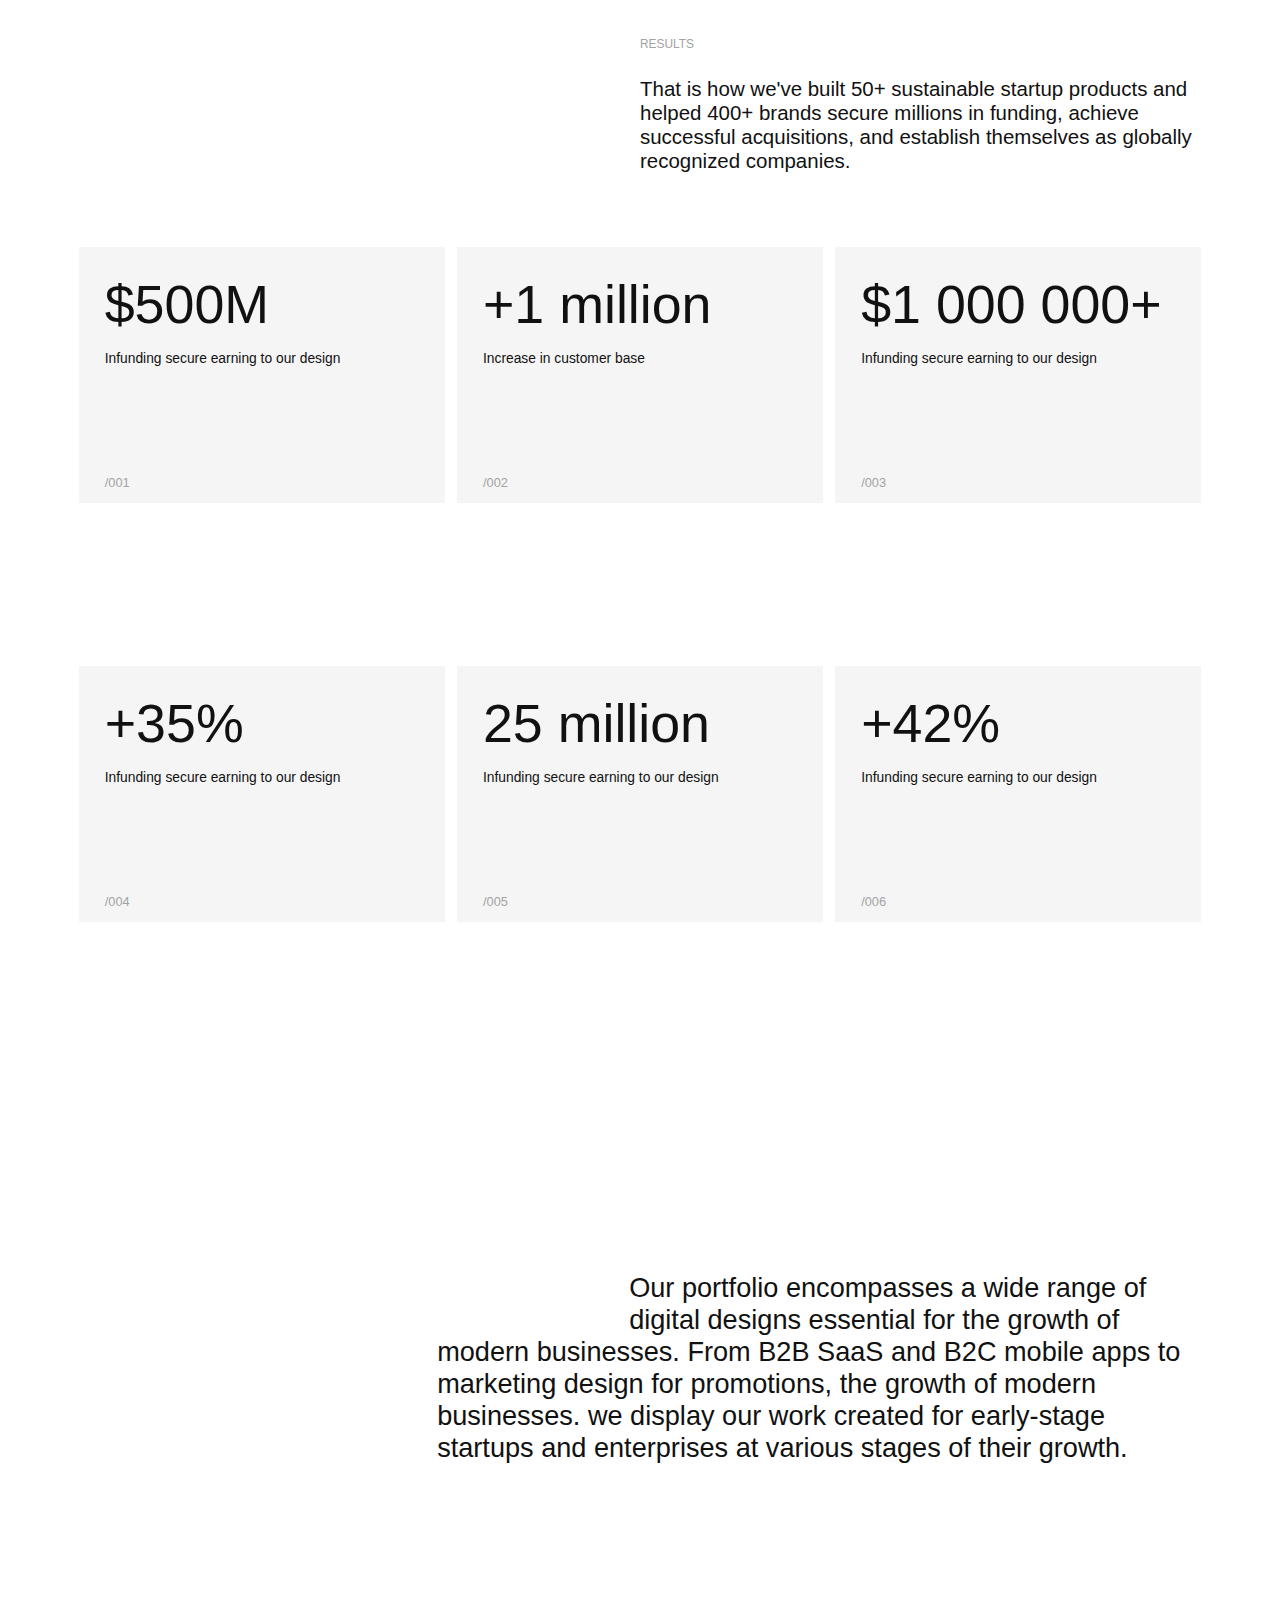
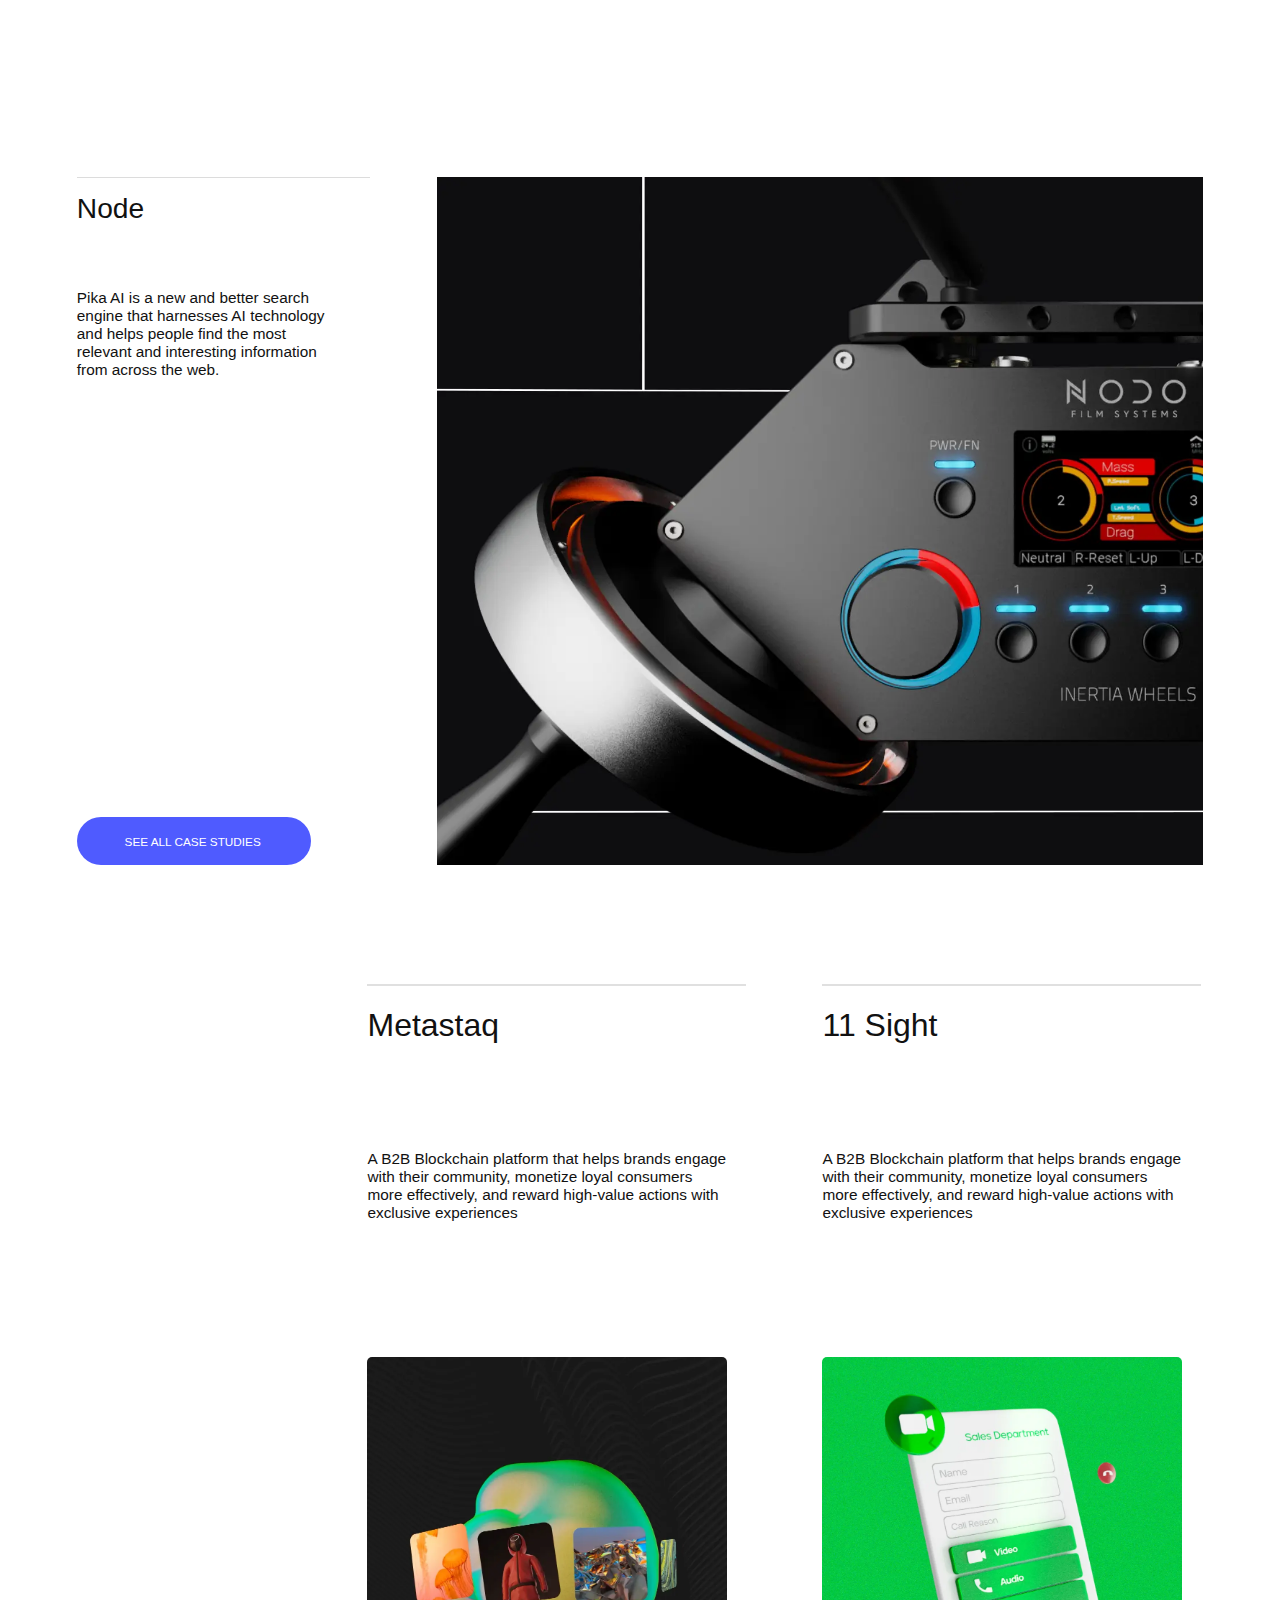
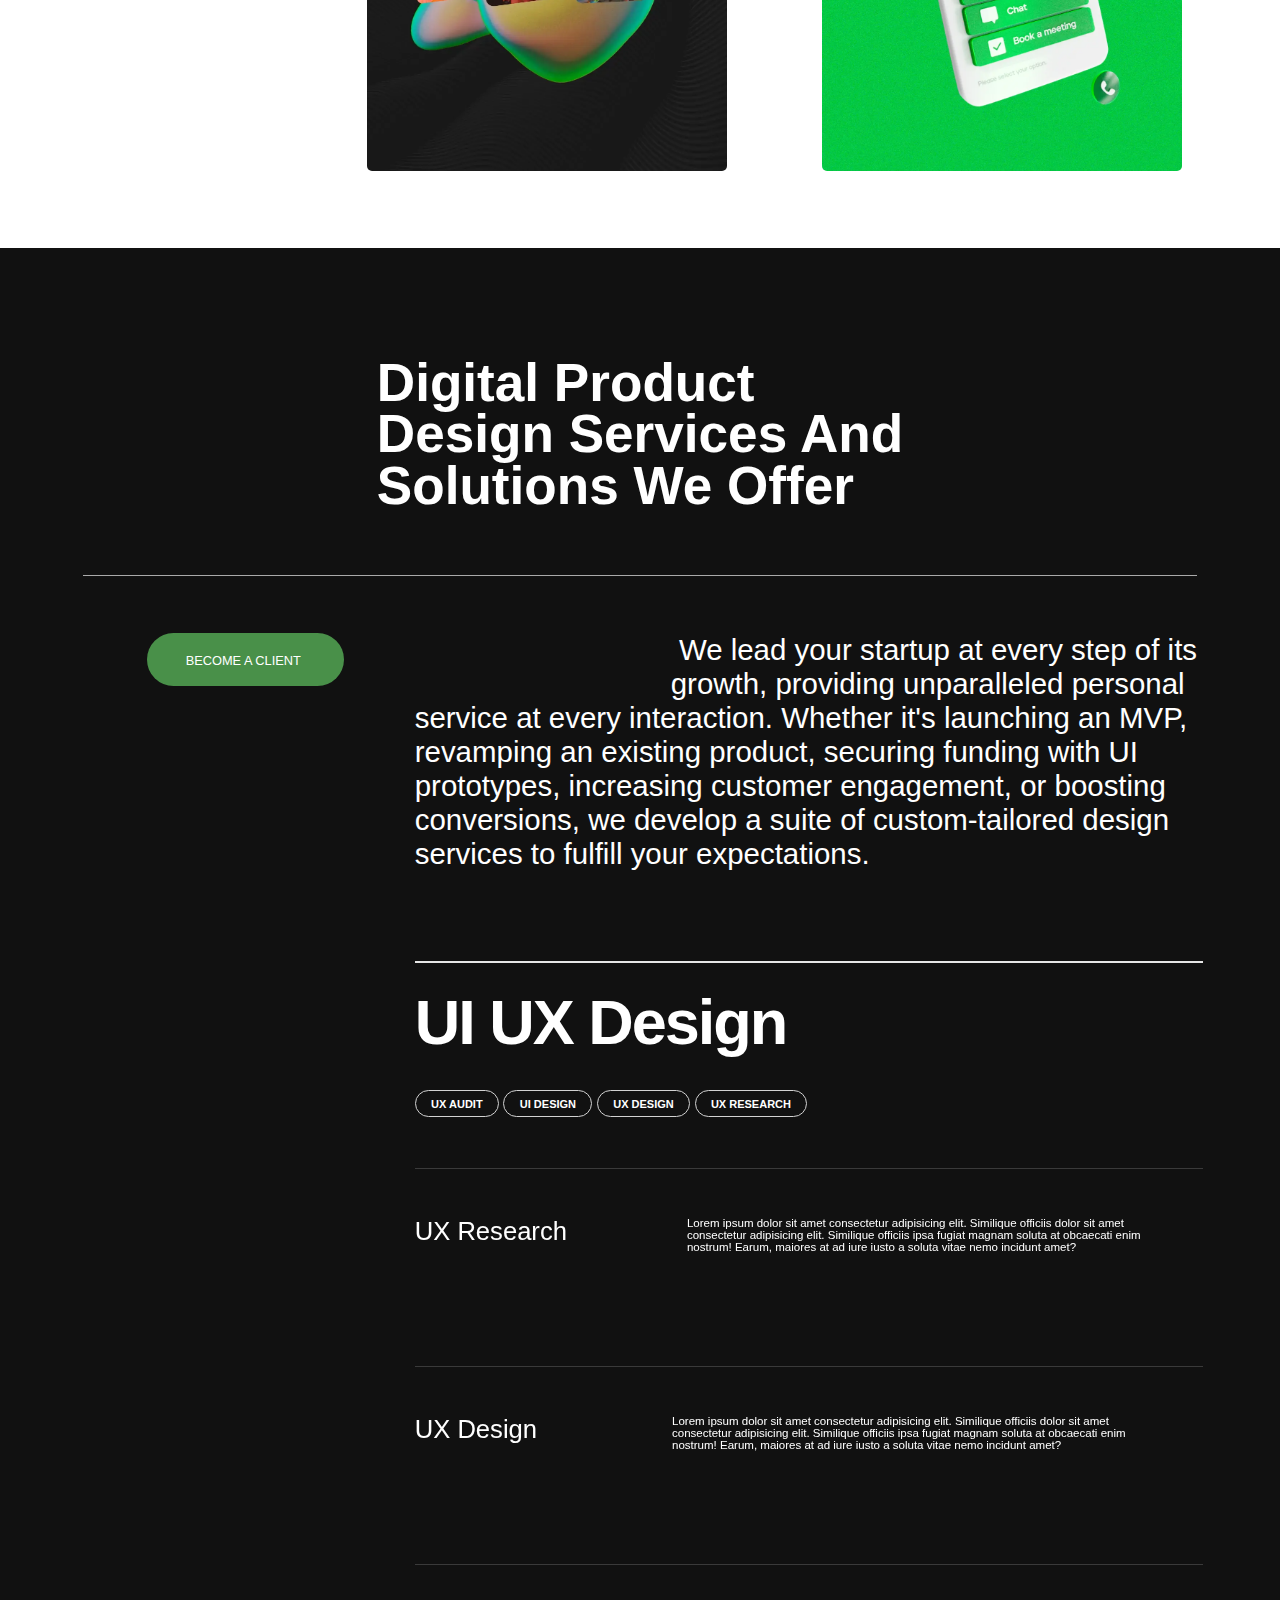
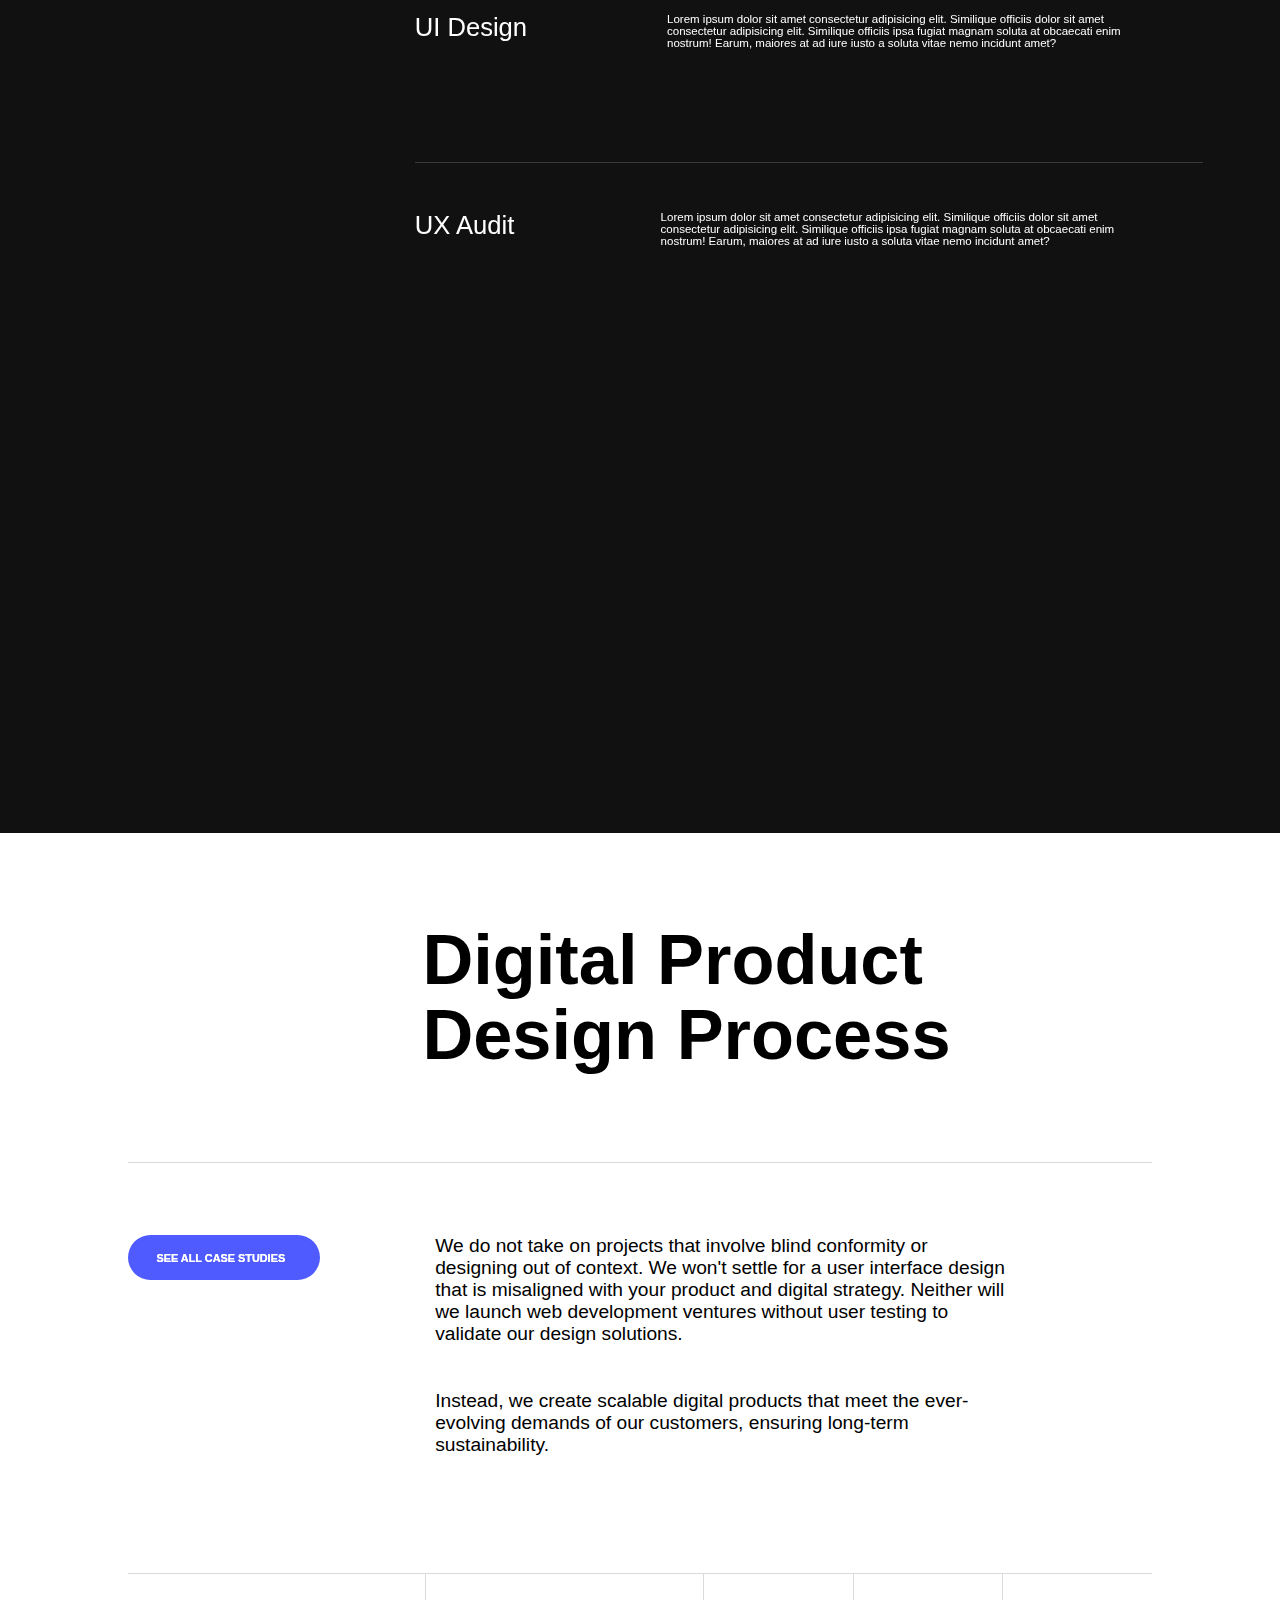
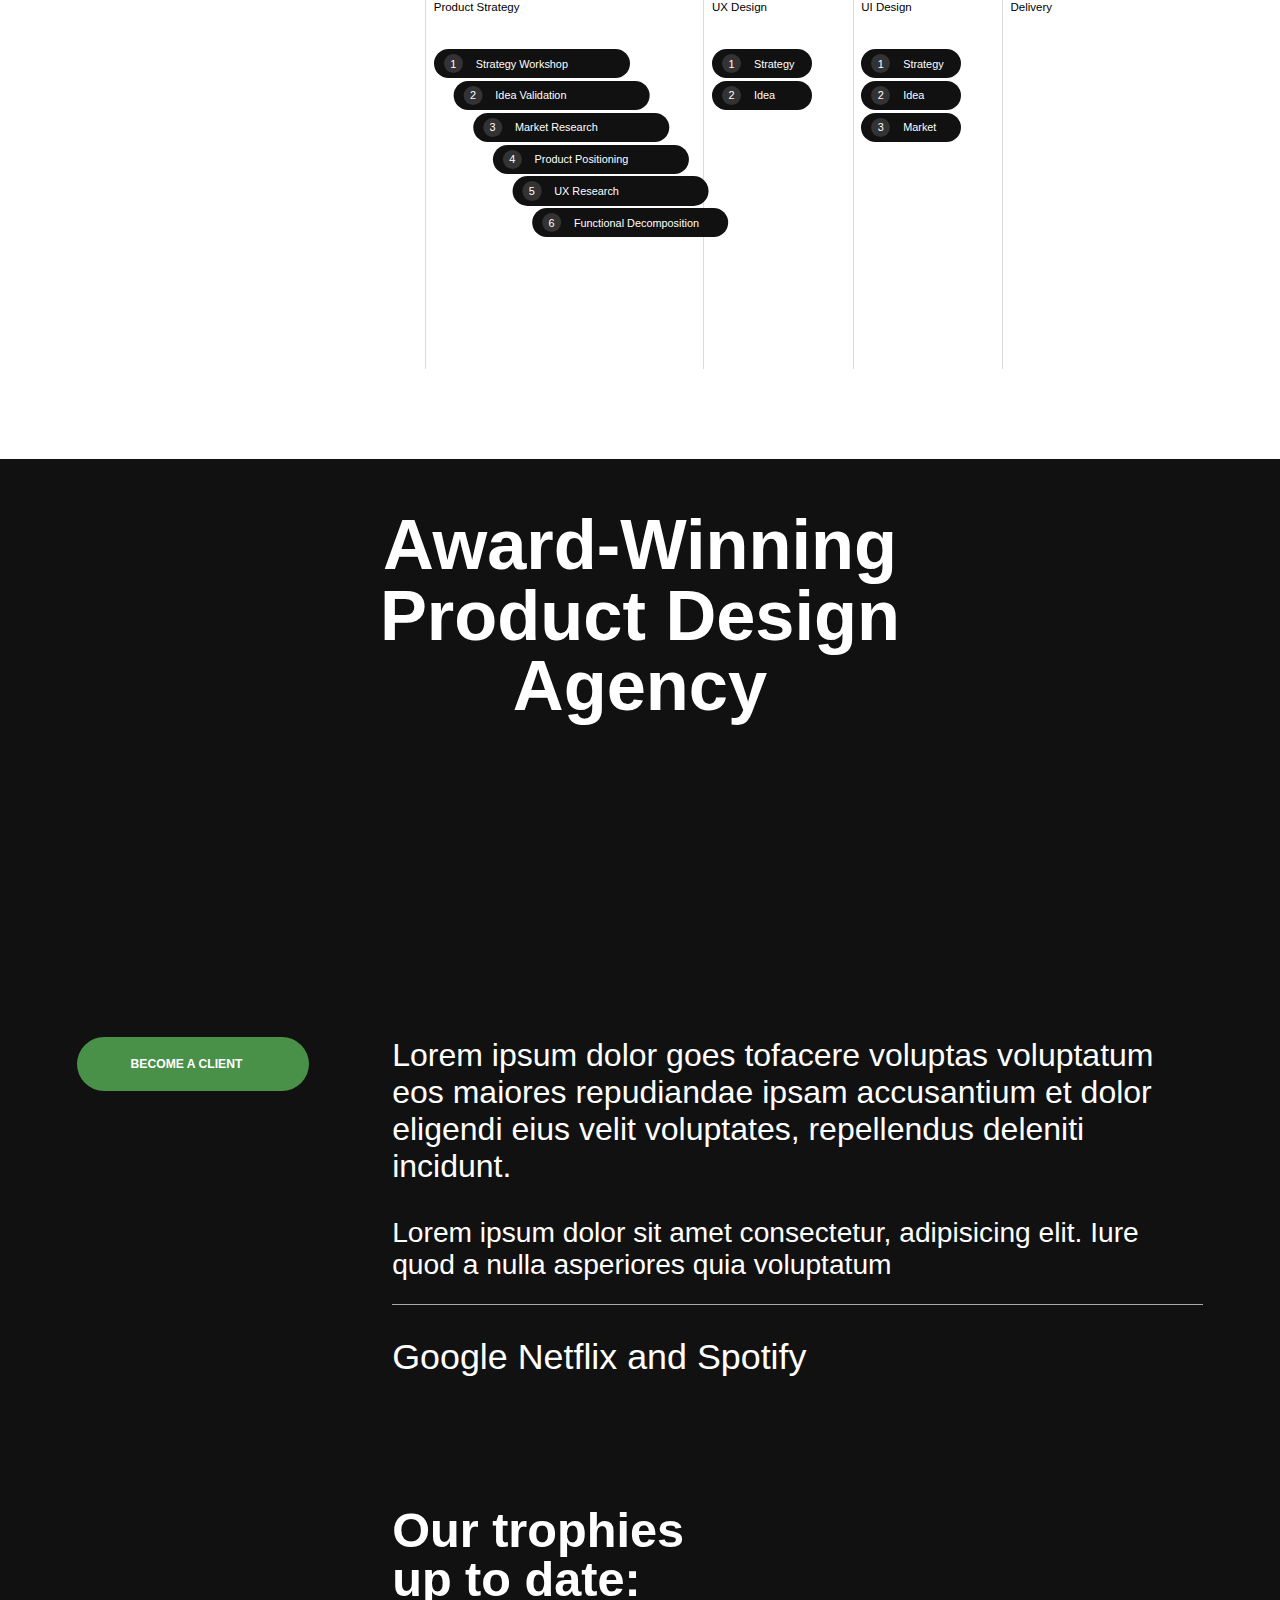
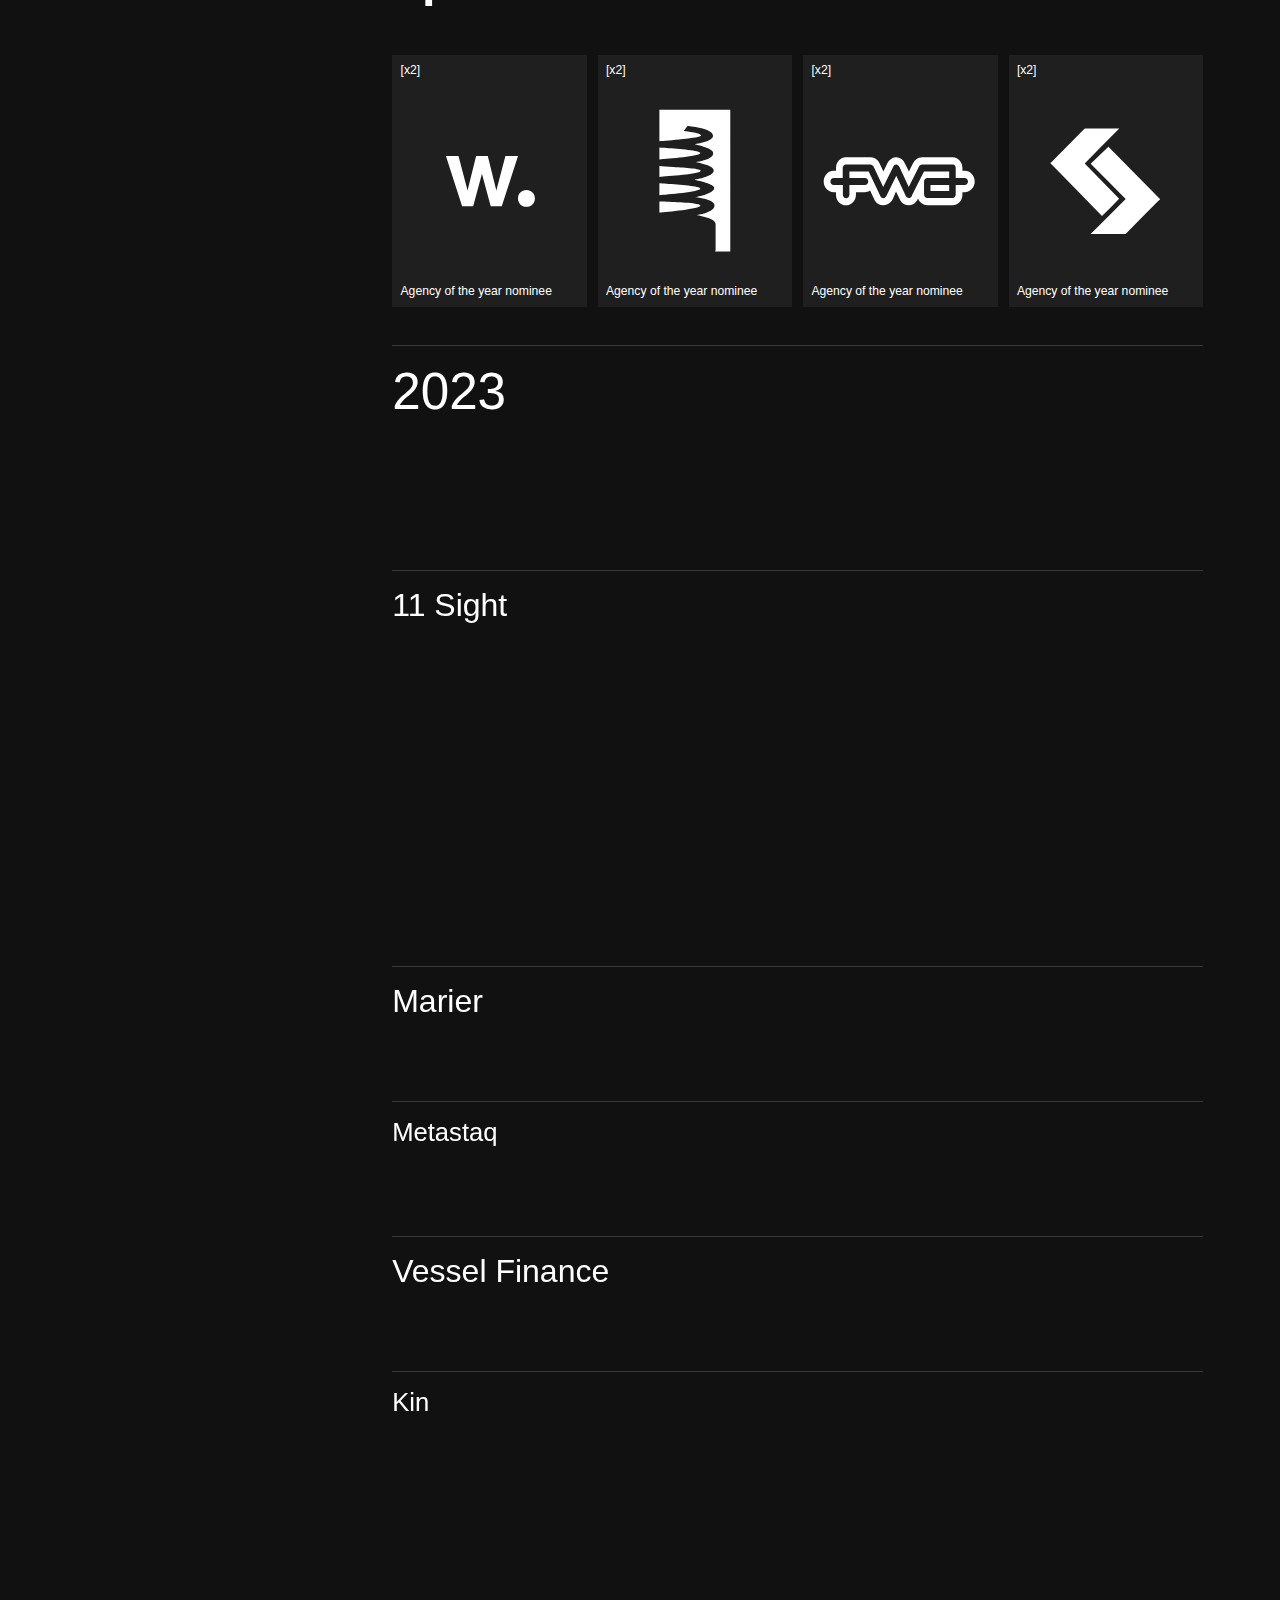
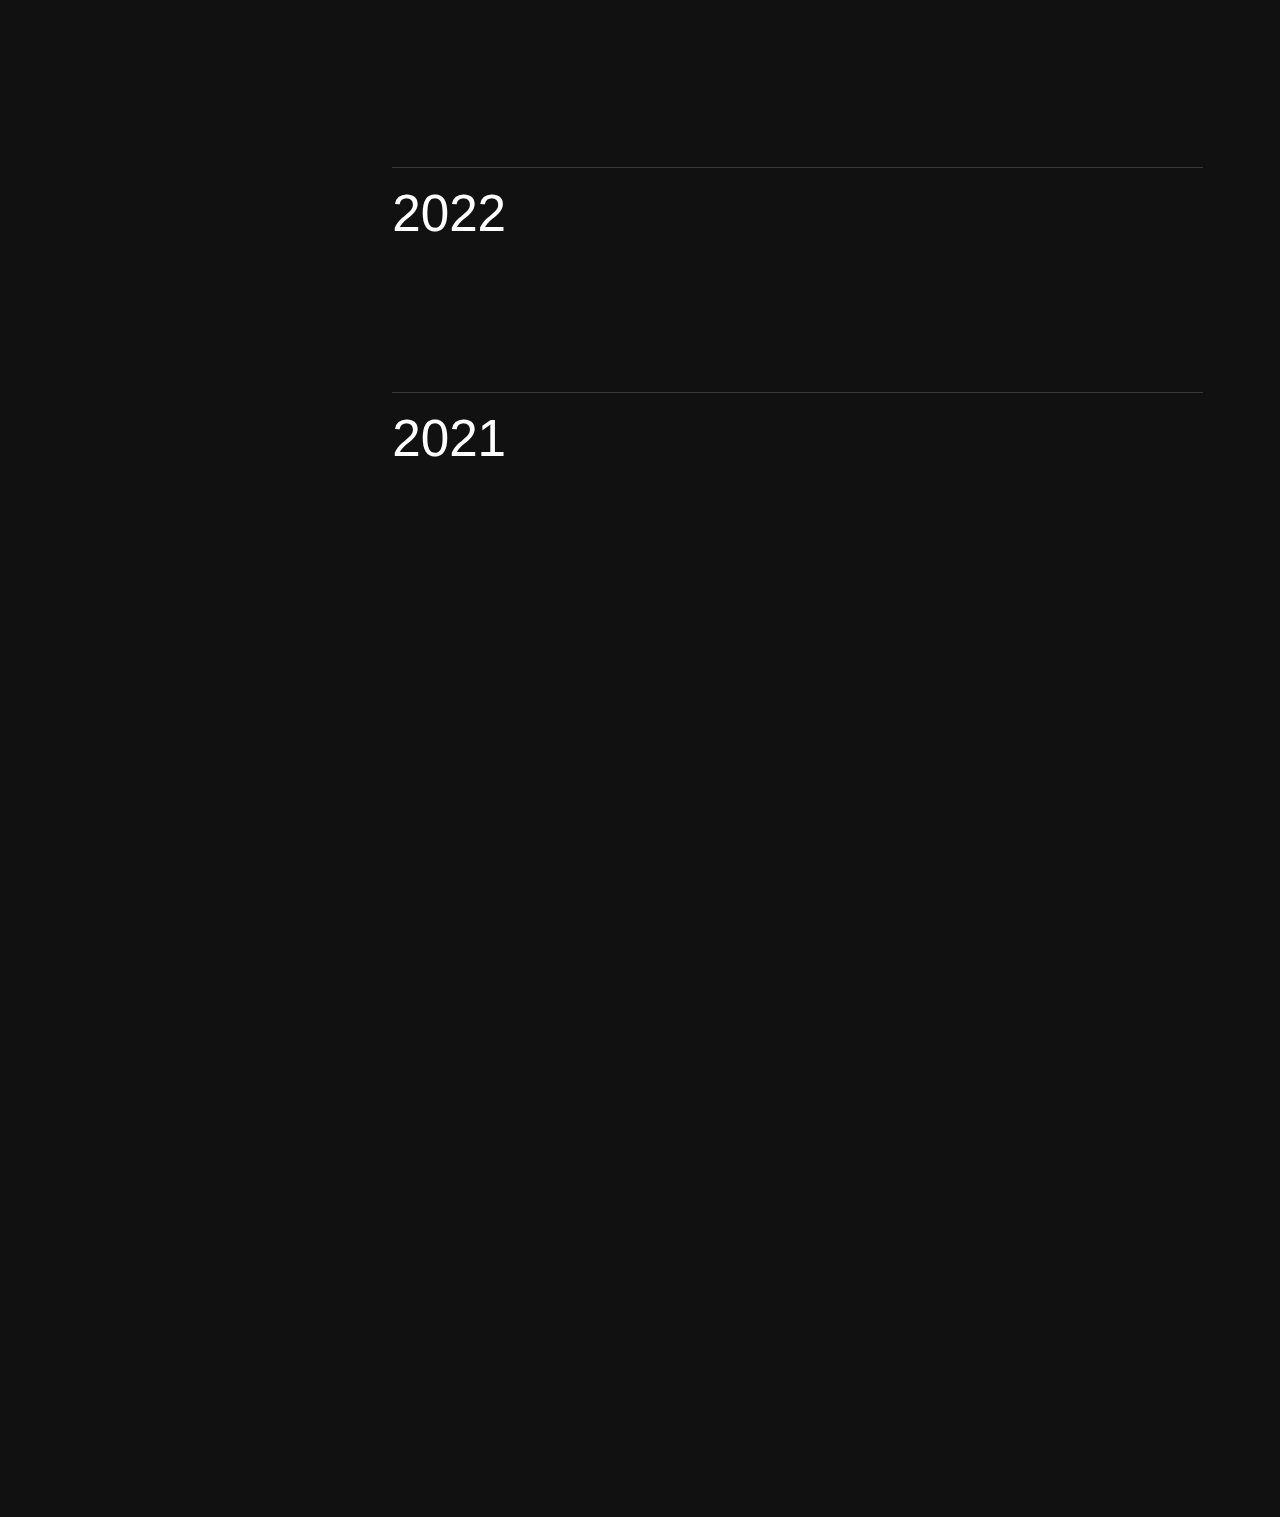
==== commit 3b237f9e: "update" ====
--- a/index.html
+++ b/index.html
@@ -10,7 +10,7 @@
     <link rel="stylesheet" href="https://cdnjs.cloudflare.com/ajax/libs/font-awesome/6.5.2/css/all.min.css" integrity="sha512-SnH5WK+bZxgPHs44uWIX+LLJAJ9/2PkPKZ5QiAj6Ta86w+fsb2TkcmfRyVX3pBnMFcV7oQPJkl9QevSCWr3W6A==" crossorigin="anonymous" referrerpolicy="no-referrer" />
 </head>
 <body>
-        <!--<nav>
+        <nav>
         <h2>Lazarev.</h2>
         <div class="nav-headings">
             <div class="nav-head">
@@ -52,11 +52,11 @@
         </div>
         <button> <p>Let's talk </p> <svg fill="none" viewBox="0 0 20 20"><path fill="#fff" d="M2.5 14.375V17.5h3.125l9.217-9.217-3.125-3.125L2.5 14.375Zm14.758-8.508a.83.83 0 0 0 0-1.175l-1.95-1.95a.83.83 0 0 0-1.175 0l-1.525 1.525 3.125 3.125 1.525-1.525Z"></path></svg></button>
         <div class="nav-footer"></div>
-            </nav>-->
+            </nav>
     <div class="container">
         <div class="page1 flex" data-scroll data-scroll-speed="0.05">
             <h1 class="first">AI & ml Pr<svg class="c-bttn__morph" fill="none" viewBox="0 0 131 136"><path class="g-path" data-morph="end" fill="#fff" d="M48 77.457v7.224h7.224l21.307-21.306-7.224-7.225L48 77.457Zm34.118-19.67a1.919 1.919 0 0 0 0-2.716l-4.508-4.508a1.919 1.919 0 0 0-2.716 0l-3.526 3.526 7.224 7.224 3.526-3.525Z"></path><path class="g-path" data-morph="start" fill="#fff" d="M48 77.457v7.224h7.224l21.307-21.306-7.224-7.225L48 77.457Zm34.118-19.67a1.919 1.919 0 0 0 0-2.716l-4.508-4.508a1.919 1.919 0 0 0-2.716 0l-3.526 3.526 7.224 7.224 3.526-3.525Z" data-original="M65.72 109.14c10.08 0 17.76-3.78 23.04-11.34 5.4-7.68 8.1-17.64 8.1-29.88 0-12.24-2.7-22.2-8.1-29.88-5.28-7.68-12.96-11.52-23.04-11.52-9.96 0-17.7 3.84-23.22 11.52-5.4 7.68-8.1 17.64-8.1 29.88 0 12.12 2.7 22.02 8.1 29.7 5.52 7.68 13.26 11.52 23.22 11.52Zm46.08 7.02c-11.64 12.6-27.06 18.9-46.26 18.9s-34.62-6.3-46.26-18.9C7.76 103.56 2 87.48 2 67.92c0-19.56 5.76-35.64 17.28-48.24C30.92 7.08 46.34.78 65.54.78s34.62 6.3 46.26 18.9c11.64 12.6 17.46 28.68 17.46 48.24 0 19.56-5.82 35.64-17.46 48.24Z"></path></svg>duct</h1>
-            <h1>design agency</h1>
+            <h1 class="second">design agency</h1>
             <p>Lorem ipsum dolor, corporis, repellat delectus iusto provident a nihil voluptas, animi dignissimos magni
                 sequi adipisci!</p>
             <div class="page1-buttons flex">
@@ -154,7 +154,7 @@
                 <h4>That is how we've built 50+ sustainable startup products and helped 400+ brands secure millions in funding, achieve successful acquisitions, and establish themselves as globally recognized companies.</h4>
             </div>
         </div>
-        <div class="page5" data-scroll data-scroll-speed="1.2" style="border: 1px solid red;">
+        <div class="page5" data-scroll data-scroll-speed="1.2">
             <div class="containerBox">
                 <h1>$500M</h1>
                 <h3>Infunding secure earning to our design</h3>
@@ -192,7 +192,7 @@
                 </div>
                 </div>
                 <div class="page7">
-                    <div class="page7left" data-scroll data-scroll-speed="0.4" data-scroll-direction="horizontal">
+                    <div class="page7left" data-scroll data-scroll-speed="0.4" data-scroll-direction="horizontal" id='changeSpeedBtn'>
                         <h2>Node<i class="fa-solid fa-arrow-up"></i></h2>
                         <p>Pika AI is a new and better search engine that harnesses AI technology and helps people find the most relevant and interesting information from across the web.</p>
                         <button>See all case studies <i class="fa-solid fa-arrow-up"></i> </button>
@@ -221,7 +221,7 @@
                     <h1 class="border"></h1>
                     <div class="page9Bottom">
                         <div class="page9BottomLeft">
-                            <button>Become a client<i class="fa-solid fa-arrow-up"></i> </button> 
+                            <button data-scroll data-scroll-fixed data-scroll-target=".page9">Become a client<i class="fa-solid fa-arrow-up"></i> </button> 
                         </div>
                         <div class="page9BottomRight">
                             <h3><span></span> We lead your startup at every step of its<span></span>growth, providing unparalleled personal service at every interaction. Whether it's launching an MVP, revamping an existing product, securing funding with UI prototypes, increasing customer engagement, or boosting conversions, we develop a suite of custom-tailored design services to fulfill your expectations.</h3>
@@ -335,31 +335,31 @@
                         <h4>Our trophies <br>up to date: </h4>
                         <div class="trophysec">
                             <div class="trophy"><h1>[x2]</h1>
-                            <h2>W.</h2>
-                        <h3>Agency of the year nominee</h3></div>
+                                <svg fill="none" viewBox="0 0 140 140"><path fill="#fff" d="m92.01 50.322-12.747 39.53h-8.706l-6.889-25.568-6.887 25.568h-8.709l-12.75-39.53h9.897l7.129 27.134 6.73-27.134h9.181l6.73 27.134 7.128-27.134h9.893Zm6.66 26.823c3.801 0 6.652 2.822 6.652 6.588 0 3.764-2.852 6.59-6.654 6.59-3.801 0-6.648-2.826-6.648-6.589-.002-3.766 2.848-6.589 6.648-6.589h.001Z"></path></svg> 
+                              <h3>Agency of the year nominee</h3></div>
                         <div class="trophy">
                             <h1>[x2]</h1>
-                            <h2>W.</h2>
+                            <svg fill="none" viewBox="0 0 140 140"><path fill="#fff" d="M42 14h55.742v111.484H85.687c.194-.266.34-.537.439-.813l.078-.162v-20.741c0-2.608-4.341-4.837-10.93-6.118a64.513 64.513 0 0 0-4.265-.831c.77-.112 14.347-2.165 14.347-7.637 0-5.04-15.708-6.317-15.708-6.317s15.496-2.671 15.496-7.328c0-3.693-16.5-6.433-16.5-6.433s16.11-2.323 16.11-7.375c0-4.297-14.938-6.584-14.938-6.584s14.504-1.58 14.504-7.06c0-4.217-15.285-6.91-15.285-6.91s15.15-1.94 15.15-6.76c0-6.27-20.022-7.722-20.022-7.722l-3.121 4.03s13.701 1.3 13.701 3.542c0 2.025-27.3 4.06-32.743 4.45V14Z"></path><path fill="#fff" d="M74.297 89.322c0 2.718-27.309 5.145-32.297 5.53V86.04c.317.021.691.042 1.117.063.362.017.762.035 1.194.053 1.021.043 2.224.088 3.55.137h.01c9.825.365 26.426.98 26.426 3.028ZM74.297 75.978c0 2.665-27.084 4.838-32.297 5.218V71.68c1.25.113 3.207.248 5.558.41h.005c9.9.68 26.734 1.835 26.734 3.888ZM74.565 62.008c0 2.554-26.718 4.38-32.565 4.752v-8.59c2.244.307 6.356.557 10.921.835 9.783.594 21.644 1.314 21.644 3.003ZM74.297 48.06c0 2.636-25.53 4.516-32.297 4.967V43.62c.733.07 1.738.148 2.942.238.754.056 1.587.117 2.479.18 9.82.71 26.876 1.943 26.876 4.023Z"></path></svg>
                         <h3>Agency of the year nominee</h3>
                         </div>
                         <div class="trophy">
                             <h1>[x2]</h1>
-                            <h2>W.</h2>
+                            <svg fill="none" viewBox="0 0 141 141"><path fill="#fff" d="M112.04 57.373c.458 0 .885.105 1.245.35.82.456 1.343 1.405 1.343 2.459v7.904h7.146c1.442 0 2.589 1.229 2.589 2.773 0 1.545-1.147 2.774-2.589 2.774h-7.146v7.518c0 1.545-1.147 2.774-2.588 2.774H92.143c-1.441 0-2.588-1.229-2.588-2.774V70.72c.065-1.474 1.212-2.668 2.588-2.668h17.306v-5.13H89.487l-9.473 18.864c-.163.844-.656 1.58-1.408 1.968a2.62 2.62 0 0 1-1.115.28c-.885 0-1.77-.49-2.228-1.37a2.204 2.204 0 0 1-.23-.49l-7.472-15.737-7.572 15.386c-.327.809-.82 1.545-1.574 1.968a2.62 2.62 0 0 1-1.115.28c-.885 0-1.77-.49-2.228-1.369-.098-.14-.164-.315-.23-.49l-9.145-19.215H30.421v5.13H42.78c1.441 0 2.589 1.229 2.589 2.773 0 1.545-1.148 2.774-2.589 2.774H30.421v7.659c0 1.544-1.147 2.774-2.588 2.774-1.442 0-2.589-1.23-2.589-2.774v-7.659h-7.276c-1.442 0-2.589-1.229-2.589-2.773 0-1.545 1.147-2.774 2.589-2.774h7.146v-7.904c0-1.054.558-1.968 1.343-2.458.36-.21.787-.35 1.245-.35h19.37a2.3 2.3 0 0 1 1.18.315 2.454 2.454 0 0 1 1.279 1.334L57.2 75.186l7.67-15.387c.392-.844.59-1.615 1.44-2.038a2.62 2.62 0 0 1 1.115-.28 2.34 2.34 0 0 1 1.738.738c.458.386.69.669 1.016 1.335l7.245 15.632 8.13-16.158a2.54 2.54 0 0 1 .852-.949c.458-.386 1.016-.633 1.672-.633h23.962M94.636 78.343h14.815v-4.707H94.636v4.707Zm17.404-26.66H88.078c-1.738 0-3.44.633-4.819 1.757a8.04 8.04 0 0 0-2.294 2.704l-.065.14-3.31 6.604s-3.837-8.078-4.984-9.062c-1.44-1.335-3.277-2.073-5.179-2.073-1.18 0-2.36.28-3.44.843-2.066 1.054-3.213 3.022-4.164 5.305l-2.49 4.987-3.048-6.394c-.788-1.722-2.131-3.127-3.771-3.933a7.442 7.442 0 0 0-3.441-.843H27.702c-1.31 0-2.621.35-3.77 1.019-2.556 1.474-4.13 4.356-4.13 7.447v2.214h-1.837c-4.359 0-7.9 3.792-7.9 8.467 0 4.674 3.539 8.466 7.9 8.466h1.836V81.3c0 4.672 3.54 8.467 7.901 8.467s7.9-3.793 7.9-8.467v-1.968h7.016c1.507 0 2.95-.455 4.163-1.264l3.114 6.534c.163.386.327.739.525 1.09 1.442 2.528 4 4.075 6.752 4.075 1.18 0 2.36-.28 3.44-.844 1.935-.984 3.605-2.668 4.458-4.811l2.262-5.376 2.82 5.901c.163.386.326.739.522 1.09 1.442 2.528 4 4.075 6.752 4.075 1.18 0 2.36-.28 3.44-.844 1.804-.948 3.213-2.598 3.935-4.566 1.18 3.092 4.032 5.27 7.342 5.27h19.897c4.359 0 7.9-3.653 7.9-8.324v-1.968h1.837c4.359 0 7.9-3.793 7.9-8.467 0-4.671-3.539-8.467-7.9-8.467h-1.837v-2.213c0-3.127-1.572-5.97-4.13-7.448a6.924 6.924 0 0 0-3.77-1.091Z"></path></svg>
                         <h3>Agency of the year nominee</h3>
                         </div>
                         <div class="trophy">
                             <h1>[x2]</h1>
-                            <h2>W.</h2>
+                            <svg fill="none" viewBox="0 0 141 141"><path fill="#fff" d="m72.415 43.326 41.004 41.603c-.649.606-1.448 1.313-2.197 2.07a5623.097 5623.097 0 0 0-24.373 24.639c-.6.657-1.249.909-2.148.909-8.34-.051-16.681 0-25.022 0H58.28c9.44-9.391 18.58-18.53 27.82-27.719-9.39-9.492-18.48-18.63-27.72-27.97a3327.2 3327.2 0 0 1 14.035-13.532Z"></path><path fill="#fff" d="M53.642 56.605c9.24 9.39 18.28 18.68 27.27 27.87-4.495 4.544-8.99 9.138-13.585 13.783-13.585-13.884-27.22-27.87-41.005-41.956.75-.707 1.798-1.666 2.847-2.727 7.841-7.876 15.683-15.752 23.474-23.68.65-.706 1.299-.959 2.248-.959 8.24.051 16.431 0 24.672 0h1.449c-9.29 9.341-18.33 18.53-27.37 27.669Z"></path></svg>
                         <h3>Agency of the year nominee</h3>
                         </div>
                         </div>
                         <div class="alpha">
                                 <h1 style="font-size: 4vw;" id="year">2023</h1>
-                            <div class="footerIcon footerIcon2">
+                            <div class="footerIcon footerIcon2" style="filter: invert(1) brightness(2);">
                                 <img src="https://lazarev.kiev.ua/la24/forbes.svg" alt="">
-                    <img src="https://lazarev.kiev.ua/la24/adweek.svg" alt="">
-                    <img src="https://lazarev.kiev.ua/la24/wf.svg" alt="">
-                    <img src="https://lazarev.kiev.ua/la24/adweek.svg" alt="">
+                                <img src="https://assets-global.website-files.com/64a5e6675a4159253d0ee3e0/6523f51e1b687388faa80bb2_%D0%A1SS%20Reel.svg"  style="filter: invert(1) brightness(2);" alt="">
+                                <img src="https://assets-global.website-files.com/64a5e6675a4159253d0ee3e0/6523f4f115d8370397042d48_Web%20Excellence%20Awards.svg"  style="filter: invert(1) brightness(2);" alt="">
+                                <img src="https://assets-global.website-files.com/64a5e6675a4159253d0ee3e0/6523f4de9c7d6e65b77e9732_Web%20Guru%20Awards.svg"  style="filter: invert(1) brightness(2);" alt="">
                             </div>
                             <i class="fa-solid fa-arrow-up"></i>
                         </div>
@@ -367,53 +367,53 @@
                                 <h1 style="font-size: 2.5vw;" id="year">11 Sight</h1>
                                 <div class="rectangle"><img src="img1.webp" alt=""></div>
                             <div class="footerIcon1 footerIcon">
-                                <img src="https://lazarev.kiev.ua/la24/forbes.svg" alt="">
-                                <img src="https://lazarev.kiev.ua/la24/adweek.svg" alt="">
-                                <img src="https://lazarev.kiev.ua/la24/wf.svg" alt="">
-                                <img src="https://lazarev.kiev.ua/la24/adweek.svg" alt="">
-                                <img src="https://lazarev.kiev.ua/la24/rd.svg" alt="">
+                                <img src="https://assets-global.website-files.com/64a5e6675a4159253d0ee3e0/6523f4de9c7d6e65b77e9732_Web%20Guru%20Awards.svg"  alt="">
+                                <img src="https://assets-global.website-files.com/64a5e6675a4159253d0ee3e0/64d6473c2951702509a3a3ac_rd.svg" alt="">
+                                <img src="https://assets-global.website-files.com/64a5e6675a4159253d0ee3e0/6523f3b24dd8dc8744ccdfd4_Awwwards.svg" alt="">
+                                <img src="https://assets-global.website-files.com/64a5e6675a4159253d0ee3e0/64d6471ee89a9b07d485d9d7_fwa.svg" alt="">
+                                <img src="https://assets-global.website-files.com/64a5e6675a4159253d0ee3e0/6523f3daa22f3b10ad1f6050_Webby.svg"" alt="">
                             </div>
                             <i class="fa-solid fa-arrow-up"></i>
                         </div>
                         <div class="alpha alphasmall">
                             <h1 style="font-size: 2.5vwvw;" id="year">Marier</h1>
                         <div class="footerIcon">
-                            <img src="https://lazarev.kiev.ua/la24/rd.svg" alt="">
+                            <img src="https://assets-global.website-files.com/64a5e6675a4159253d0ee3e0/6523f51e1b687388faa80bb2_%D0%A1SS%20Reel.svg" alt="">
                         </div>
                         <i class="fa-solid fa-arrow-up"></i>
                     </div>
                     <div class="alpha alphasmall">
                         <h1 style="font-size: 2vw;" id="year">Metastaq</h1>
                     <div class="footerIcon">
-                        <img src="https://lazarev.kiev.ua/la24/rd.svg" alt="">
+                        <img src="https://lazarev.kiev.ua/la24/rd.svg" style="filter: invert(0) brightness(2);"  alt="">
                     </div>
                     <i class="fa-solid fa-arrow-up"></i>
                 </div>
                 <div class="alpha alphasmall">
                     <h1 style="font-size: 2.5vw;" id="year">Vessel Finance</h1>
                 <div class="footerIcon">
-                    <img src="https://lazarev.kiev.ua/la24/rd.svg" alt="">
+                    <img src="https://assets-global.website-files.com/64a5e6675a4159253d0ee3e0/64d6471ee89a9b07d485d9d7_fwa.svg" alt="">
                 </div>
                 <i class="fa-solid fa-arrow-up"></i>
             </div>
             <div class="alpha alpha1">
                 <h1 style="font-size: 2vw;" id="year">Kin</h1>
             <div class="footerIcon1 footerIcon">
-                <img src="https://lazarev.kiev.ua/la24/forbes.svg" alt="">
-                <img src="https://lazarev.kiev.ua/la24/adweek.svg" alt="">
-                <img src="https://lazarev.kiev.ua/la24/wf.svg" alt="">
-                <img src="https://lazarev.kiev.ua/la24/adweek.svg" alt="">
-                <img src="https://lazarev.kiev.ua/la24/rd.svg" alt="">
+                <img src="https://lazarev.kiev.ua/la24/forbes.svg" style="filter: invert(0) brightness(2);" alt="">
+                <img src="https://lazarev.kiev.ua/la24/adweek.svg" style="filter: invert(0) brightness(2);" alt="">
+                <img src="https://lazarev.kiev.ua/la24/wf.svg" style="filter: invert(0) brightness(2);" alt="">
+                <img src="https://lazarev.kiev.ua/la24/adweek.svg" style="filter: invert(0) brightness(2);" alt="">
+                <img src="https://lazarev.kiev.ua/la24/rd.svg" style="filter: invert(0) brightness(0);" alt="">
             </div>
             <i class="fa-solid fa-arrow-up"></i>
         </div>
             <div class="alpha">
                 <h1 style="font-size: 4vw;" id="year">2022</h1>
             <div class="footerIcon footerIcon2">
-                <img src="https://lazarev.kiev.ua/la24/forbes.svg" alt="">
-    <img src="https://lazarev.kiev.ua/la24/adweek.svg" alt="">
-    <img src="https://lazarev.kiev.ua/la24/wf.svg" alt="">
-    <img src="https://lazarev.kiev.ua/la24/adweek.svg" alt="">
+                <img src="https://lazarev.kiev.ua/la24/forbes.svg" style="filter: invert(0) brightness(2);" alt="">
+    <img src="https://lazarev.kiev.ua/la24/adweek.svg" style="filter: invert(0) brightness(2);" alt="">
+    <img src="https://lazarev.kiev.ua/la24/wf.svg" style="filter: invert(0) brightness(2);" alt="">
+    <img src="https://lazarev.kiev.ua/la24/adweek.svg" style="filter: invert(0) brightness(2);" alt="">
             </div>
             <i class="fa-solid fa-arrow-up"></i>
         </div>
@@ -421,9 +421,9 @@
             <h1 style="font-size: 4vw;" id="year">2021</h1>
         <div class="footerIcon footerIcon2">
             <img src="https://lazarev.kiev.ua/la24/forbes.svg" alt="">
-<img src="https://lazarev.kiev.ua/la24/adweek.svg" alt="">
-<img src="https://lazarev.kiev.ua/la24/wf.svg" alt="">
-<img src="https://lazarev.kiev.ua/la24/adweek.svg" alt="">
+            <img src="https://assets-global.website-files.com/64a5e6675a4159253d0ee3e0/6523f51e1b687388faa80bb2_%D0%A1SS%20Reel.svg" alt="">
+<img src="https://lazarev.kiev.ua/la24/wf.svg" style="filter: invert(0) brightness(2);"  alt="">
+<img src="https://lazarev.kiev.ua/la24/adweek.svg" style="filter: invert(0) brightness(2);" alt="">
         </div>
         <i class="fa-solid fa-arrow-up"></i>
     </div>
--- a/style.css
+++ b/style.css
@@ -32,6 +32,7 @@
     align-items: flex-start;
     justify-content: space-between;
     background-color: #111;
+    opacity: 0;
 }
 nav h2{
     font-size: 1.62vw;
@@ -98,7 +99,7 @@
     justify-content: center;
 }
 .page1{
-    height: 100vh;
+    height: 120vh;
     width: 100vw;
     background-color: #111;
     flex-direction: column;
@@ -106,17 +107,20 @@
     align-items: center;
     justify-content: center;
     position: relative;
+    /*transform: scaleX(0.2) scaleY(0);
+    animation: all videoanime 5s linear infinite;*/
 }
 .page1 h1{
-    font-size: 8vw;
+    font-size: 8.6vw;
     text-transform: uppercase;
-    line-height: 7.5vw;
+    line-height: 7.9vw;
     font-weight: 900;
     word-spacing: -15px; 
-   
+    opacity: 1;
 }
 .first{
     letter-spacing: -2px;
+    margin-top: 15vh;
 }
 .first svg{
     height: 5.7vw;
@@ -128,9 +132,10 @@
 .page1 p{
     color: #e6e6e6;
     width: 35vw;
-    margin-top: 35px;
+    margin-top: 14vh;/*35*/
     font-size: 1vw;
     text-align: center;
+    opacity: 0;
 }
 .page1-buttons{
     width: 40vw;
@@ -139,7 +144,9 @@
     justify-content: center;
     flex-direction: row;
     gap: 5px;
-    margin-top: 5px;
+    margin-top: 2.5vh;
+    margin-bottom: 1vh;
+    opacity: 0;
 }
 .page1-buttons h5{
     padding: 6px 8px;
@@ -163,6 +170,7 @@
     z-index: 0;
     white-space: nowrap;
     overflow: hidden;
+    opacity: 0;
 }
 .move-container{
     height: 100%;
@@ -1034,7 +1042,8 @@
 .trophy{
     height: 28vh;
     width: 24%;
-    border: 1px solid yellow;
+    background-color: #1f1f1f;
+    color: #fff;
     font-size: 10vw;
     display: flex;
     align-items: center;
@@ -1048,7 +1057,7 @@
     align-self: flex-start;
     margin: 0;
 }
-.trophy h2{
+.trophy svg{
     font-size: 6vw;
     font-weight: 500;
     margin: 0;
@@ -1125,6 +1134,7 @@
 }
 .footerIcon img{
     margin-left: 0.8vw;
+    filter: invert(1) brightness(2);
 }
 .alpha:hover #year{
     padding: 0;
@@ -1142,7 +1152,7 @@
         padding: 2.3vw 6vw 0.7vw 6vw;
     }
     nav h2{
-        font-size: 3.05vh;
+        font-size: 3.85vh;
     }
     .nav-footer{
         border-top: none;
@@ -1152,8 +1162,8 @@
     }
     nav button{
         padding:0;
-        height: 4.5vh;
-        width: 4.5vh;
+        height: 4.8vh;
+        width: 4.8vh;
     }
     nav button p{
         display: none;
@@ -1176,9 +1186,13 @@
     .page1 p{
         color: #e6e6e6;
         width: 59vw;
-        margin-top: 2vh;
+        /*margin-top: 2vh;*/
+        margin-top: 6vh;
         font-size: 2.5vh;
         text-align: left;
+    }
+    .first{
+        margin-top: 0vh;
     }
     .page1-buttons h5 {
         padding: 10px 16px;
@@ -1317,6 +1331,7 @@
     .page5 {
         min-height: 210vh;
         padding-top: 12vh;
+        row-gap: 1.55vh;
     }
     .containerBox {
         height: 32vh;
@@ -1374,6 +1389,283 @@
         display: inline-block;
         height: 90%;
         font-size: 4vh;
+        font-weight: 400;
+    }
+    .page7 {
+        height: 90vh;
+        width: 100vw;
+        padding: 6.5vw 6vw;
+        flex-direction: column;
+    }
+    .page7left p {
+        font-size: 2.2vh;
+        color: #111;
+        font-weight: 400;
+        margin-top: 1vh;
+        width: 90%;
+    }
+    .page7left {
+        width: 100%;
+        height: 35%;
+        padding: 1.2vw 0;
+        position: relative;
+    }
+    .page7left button i {
+        rotate: 45deg;
+        color: #ffffff;
+        font-weight: 600;
+        margin-left: 0.2vw;
+        font-size: 1.4vh;
+    }
+    .page7left h2 {
+        font-size: 4.5vh;
+        color: #111;
         font-weight: 500;
     }
+    .page7left button {
+        height: 4vh;
+        width: 40%;
+        background-color: #4f5bff;
+        position: absolute;
+        bottom: 0;
+        font-size: 1.35vh;
+        border-radius: 4.2vw;
+        text-transform: uppercase;
+        font-weight: 500;
+        margin-bottom: 1.2vh;
+    }
+    .page7right {
+        width: 100%;
+        height: 70%;
+    }
+    .page8 {
+        min-height: 200vh;
+        width: 100vw;
+        display: flex;
+        align-items: center;
+        justify-content: flex-end;
+        gap: 6vw;
+        flex-direction: column;
+        padding: 0 6vw;
+    }
+    .page8Common h1 {
+        border-top: 2px solid #e0e0e0;
+        padding-top: 1.6vw;
+        color: #111;
+        font-weight: 500;
+        font-size: 4.2vh;
+        height: 10%;
+    }
+    .page8Common p {
+        font-size: 2.3vh;
+        color: #111;
+        z-index: 1;
+        width: 100%;
+    }
+    .page8Common {
+        height: 100%;
+        width: 100%;
+        position: relative;
+    }
+    .page8Common img {
+        height: 65%;
+        width: 100%;
+    }
+    .page8Common video{
+        height: 70%;
+    }
+    .page9Top{
+        width: 100%;
+    }
+    .page9Bottom{
+        flex-direction: column-reverse;
+    }
+    .page9 h2 {
+        font-size: 4.5vh;
+        color: #fff;
+        text-transform: capitalize;
+        text-align: left;
+        line-height: 7.3vw;
+        display: flex;
+        align-items: center;
+        justify-content: center;
+    }
+    .page9BottomLeft {
+        width: 100%;
+        min-height: 10vh;
+        display: flex;
+        justify-content: center;
+        align-items: flex-start;
+    }
+    .page9BottomRight {
+        width: 100%;
+        min-height: 155vh;
+    }
+    .page9BottomRight span{
+        display: none;
+    }
+    .page9BottomRight h3 {
+        font-size: 1.8vh;
+        font-weight: 400;
+        padding-bottom: 7vw;
+    }
+    .page9BoXBottom p {
+        display: inline-block;
+        padding: 1vh 2.4vh;
+        border: 1px solid #d2d2d2;
+        border-radius: 15px;
+        text-transform: uppercase;
+        font-weight: 700;
+        font-size: 1.35vh;
+        margin-bottom: 1vh;
+    }
+    .page9BoXBottom{
+        margin-bottom: 3vh;
+    }
+    .page9BoxCommon h1 {
+        font-size: 2.7vh;
+    }
+    .page9BoxCommon p {
+        font-size: 2.2vh;
+    }
+    .page9BottomLeft{
+        justify-content: flex-start;
+    }
+    .page9BottomLeft button {
+        padding: 1.5vh 4.5vh;
+        font-size: 1.8vh;
+        text-transform: uppercase;
+        border-radius: 3.5vh;
+        position: sticky;
+        top: 12%;
+    }
+    .page9BoxCommon i {
+        font-size: 1.5vh;
+    }
+    .page9BotoomBoxDivSec{
+        height: 28vh;
+    } 
+    .page9BottomLeft i {
+        font-size: 1.5vh;
+        margin-left: 8px;
+    }
+    #page6 {
+        min-height: 100vh;
+        width: 100%;
+        background-color: #fff;
+        padding: 6.5vh 10vw;
+    }
+    #page6 > h1 {
+        font-size: 6vh;
+        color: #000;
+        padding-left: 0;
+        padding-right: 0;
+        line-height: 10.2vw;
+        padding-bottom: 6.5vh;
+        border-bottom: 1px solid #dadada;
+    }
+    #page6-content {
+        padding: 4vh 0;
+        flex-direction: column-reverse;
+    }
+    #blue-btn {
+        width: 19vh;
+        height: 4.1vh;
+    }
+    #page6-content #right-6 {
+        width: 100%;
+    }
+    #blue-btn h4 {
+        font-weight: 500;
+        font-size: 1.4vh;
+    }
+    #page6-content #right-6 p {
+        font-size: 2.2vh;
+        color: #000;
+        margin-bottom: 5vh;
+        width: 100%;
+    }
+    #btm6-part1{
+        display: none;
+    }
+    #page6-bottom{
+        height: 100vh;
+        flex-direction: column;
+        align-items: center;
+    }
+    #btm6-part2{
+        width: 70%;
+    }
+    .btm6-parts h5 {
+        font-size: 2vh;
+        margin-bottom: 2.5vh;
+    }
+    .btm6-parts h4 {
+        background-color: #111;
+        width: 75%;
+        padding: 8px 10px;
+        margin-bottom: 0.3vh;
+        border-radius: 50px;
+        font-size: 1.4vh;
+    }
+    #btm6-part2 {
+        width: 90%;
+    }
+    #btm6-part3 {
+        width: 90%;
+        height: 100%;
+    }
+    #btm6-part4{
+        width:90%;
+    }
+    #btm6-part5 {
+        width: 90%;
+    }
+    .awardSec {
+        height: 35vh;
+        width: 100vw;
+        padding: 4vw 6vw;
+        background-color: #111;
+        color: #fff;
+        display: flex;
+        align-items: center;
+        justify-content: center;
+    }
+    .awardSec h1{
+        font-size: 6vh;
+        width: 100%;
+        text-align: center;
+        line-height: 9.4vw;
+    }
+    .page10 {
+        min-height: 100vh;
+        width: 100vw;
+        display: flex;
+        justify-content: space-between;
+        background-color: #111;
+        color: #fff;
+        padding: 0 6vw;
+        padding-top: 3vw;
+        flex-direction: column-reverse;
+    }
+    .pg10right {
+        width: 100%;
+    }
+    .pg10right h1 {
+        font-size: 2.2vh;
+        font-weight: 500;
+        margin-bottom: 2.5vw;
+    }
+    .pg10right h2{
+        font-size: 2.2vh;
+    }
+    .pg10right h3 {
+        font-size: 4vh;
+    }
+    .pg10right h4 {
+        font-size: 4vh;
+        font-weight: 600;
+        line-height: 6.8vw;
+        margin-bottom: 4svw;
+    }
 }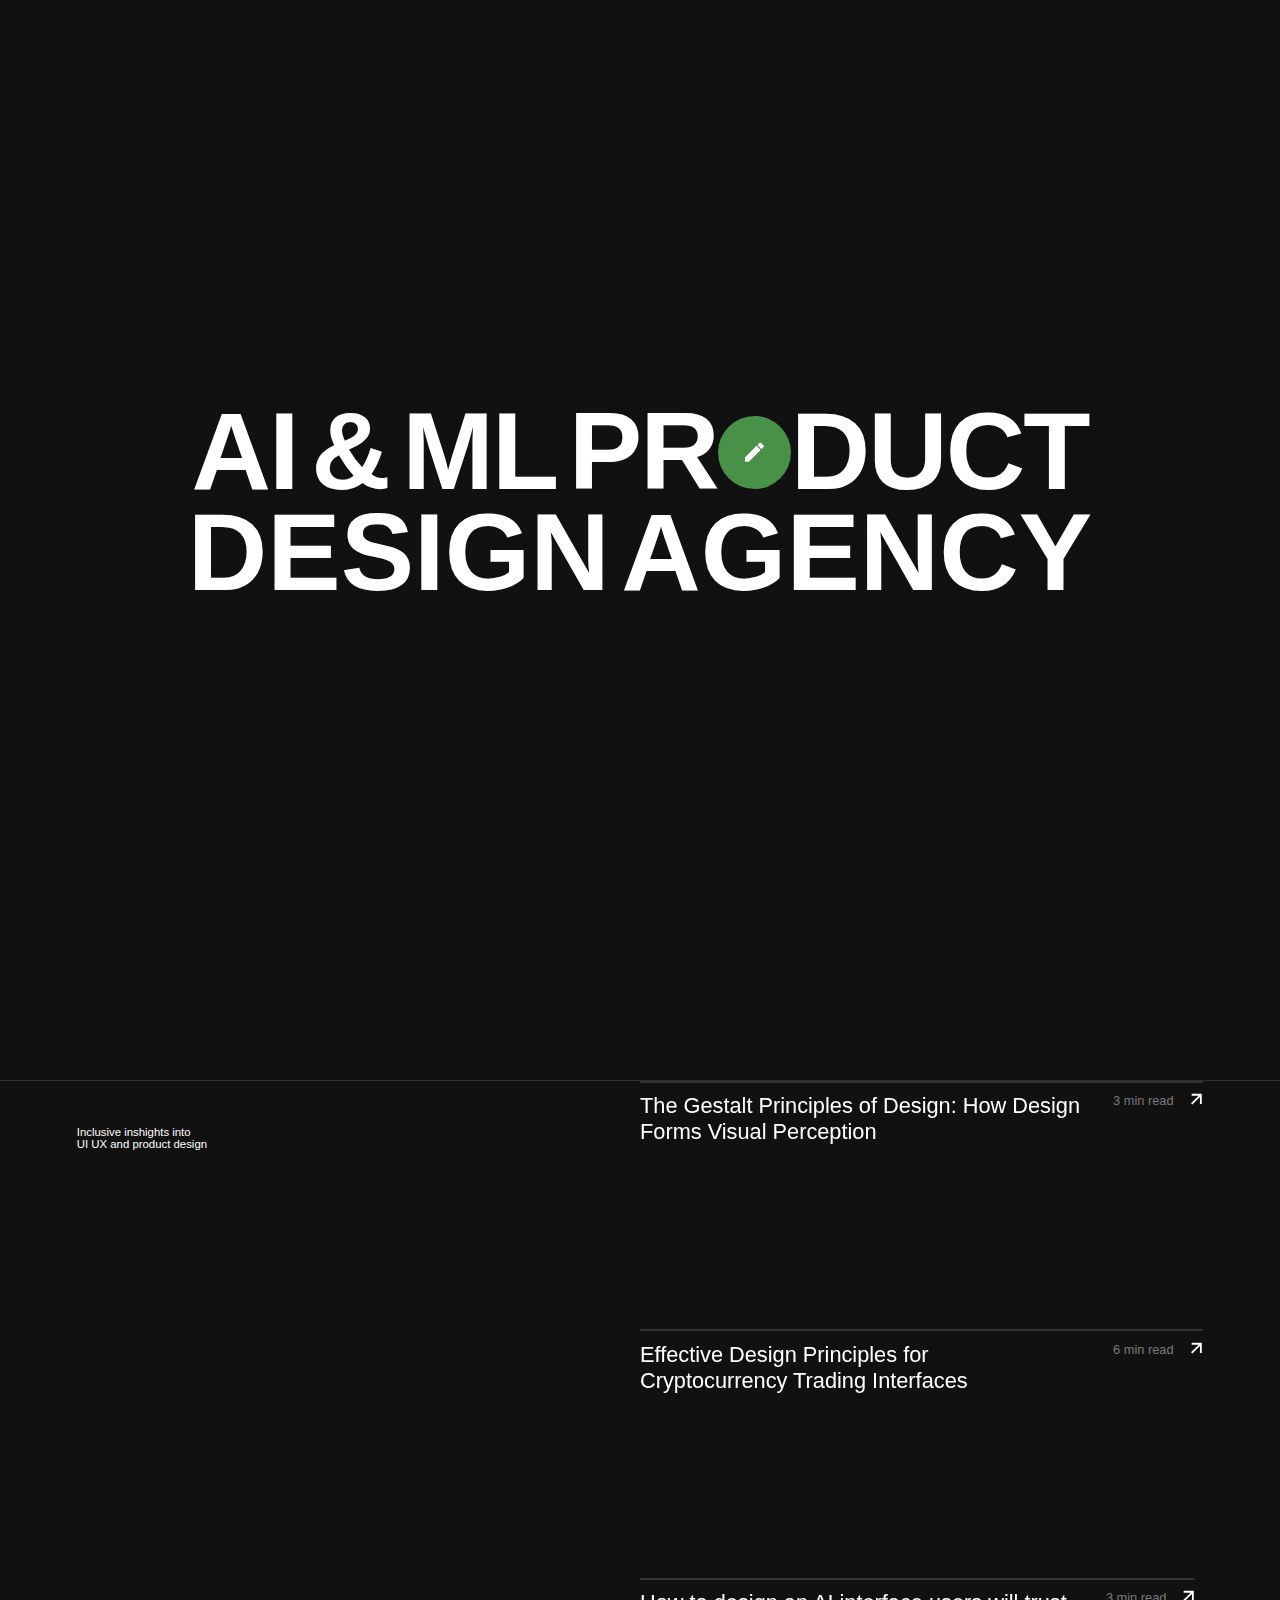
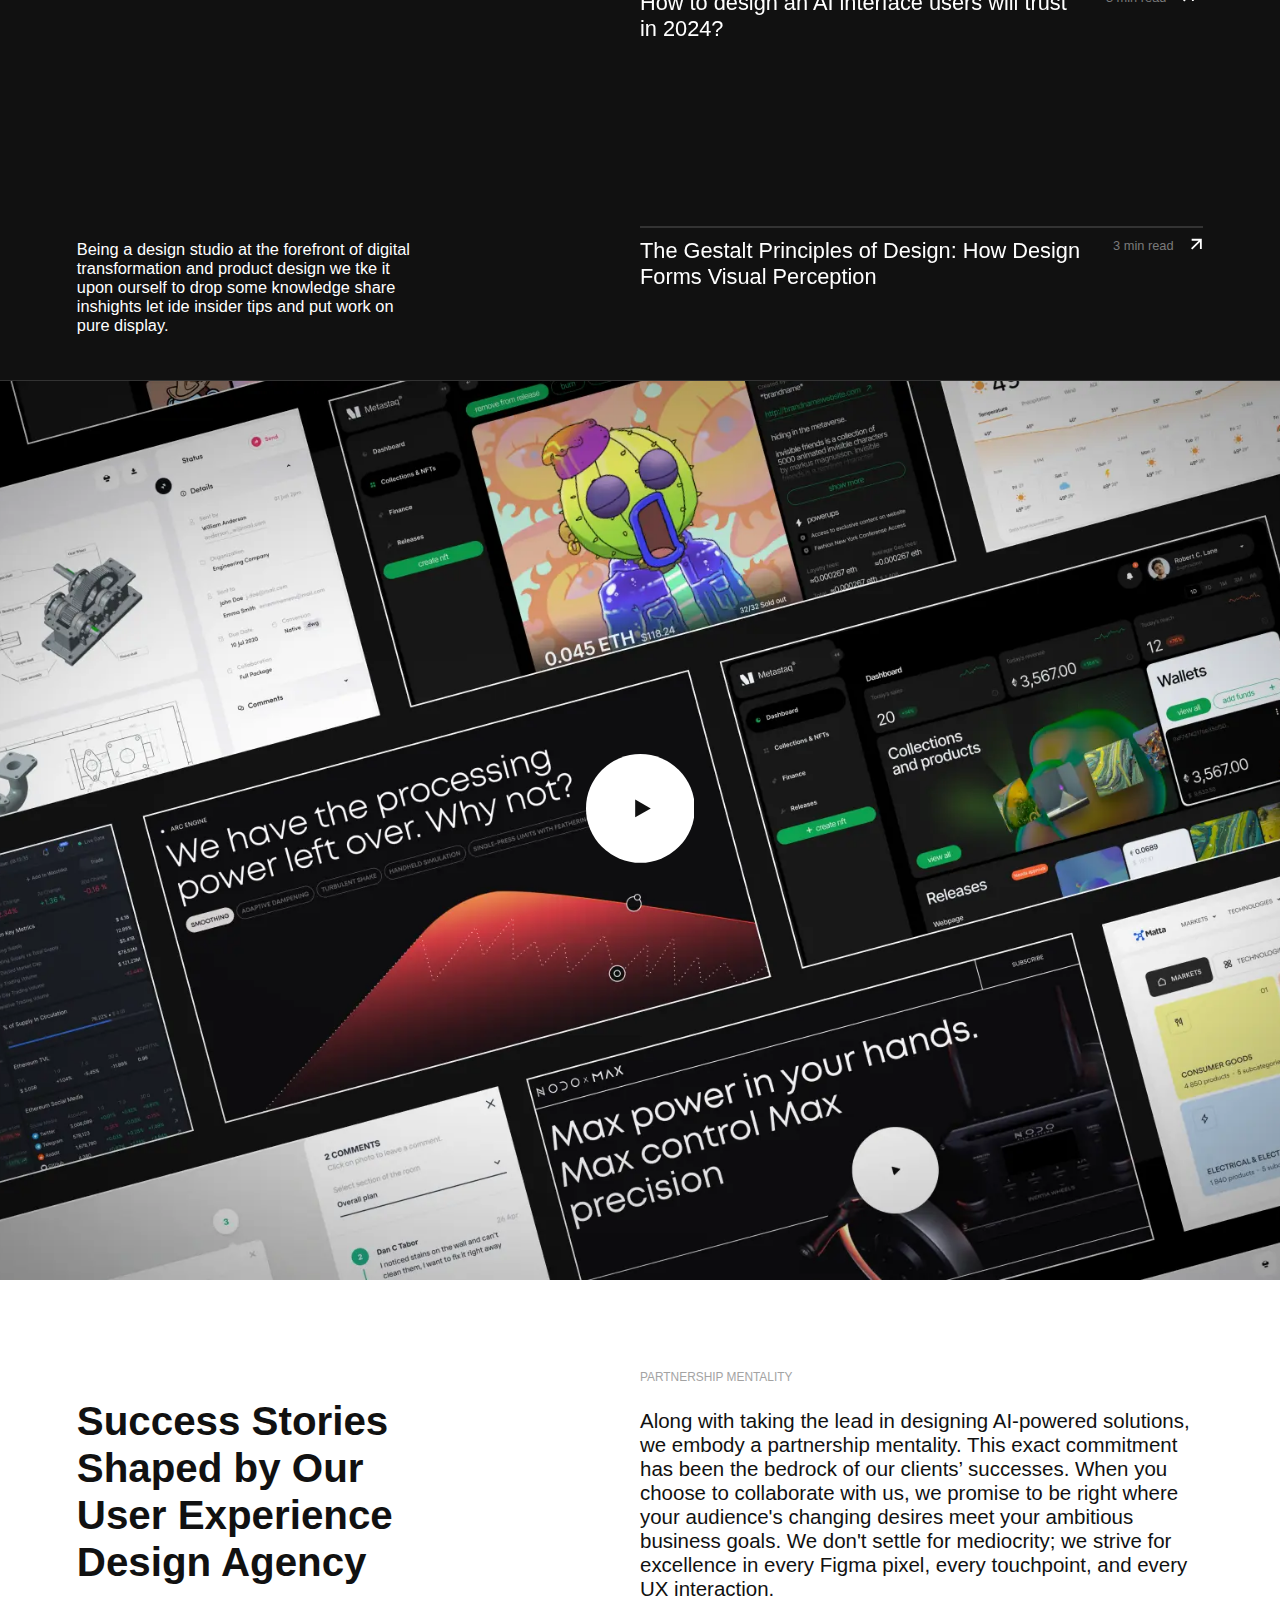
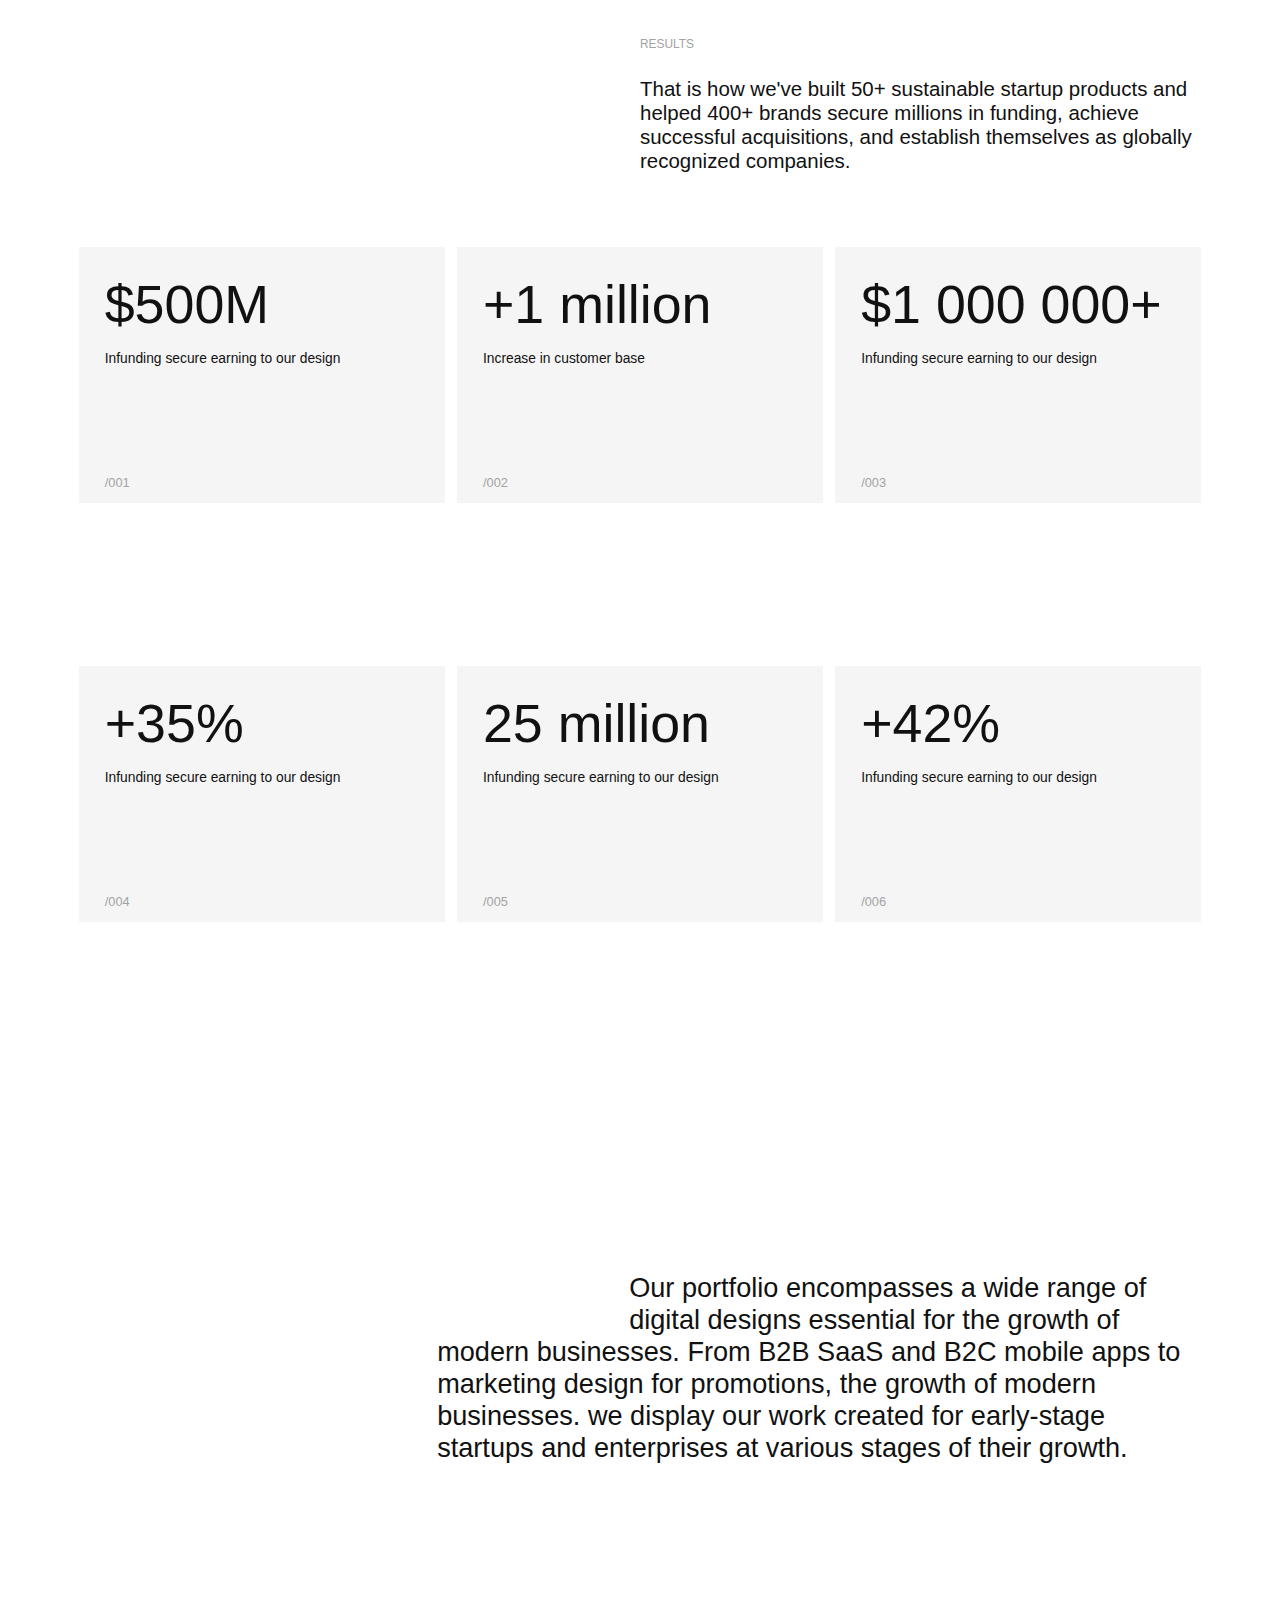
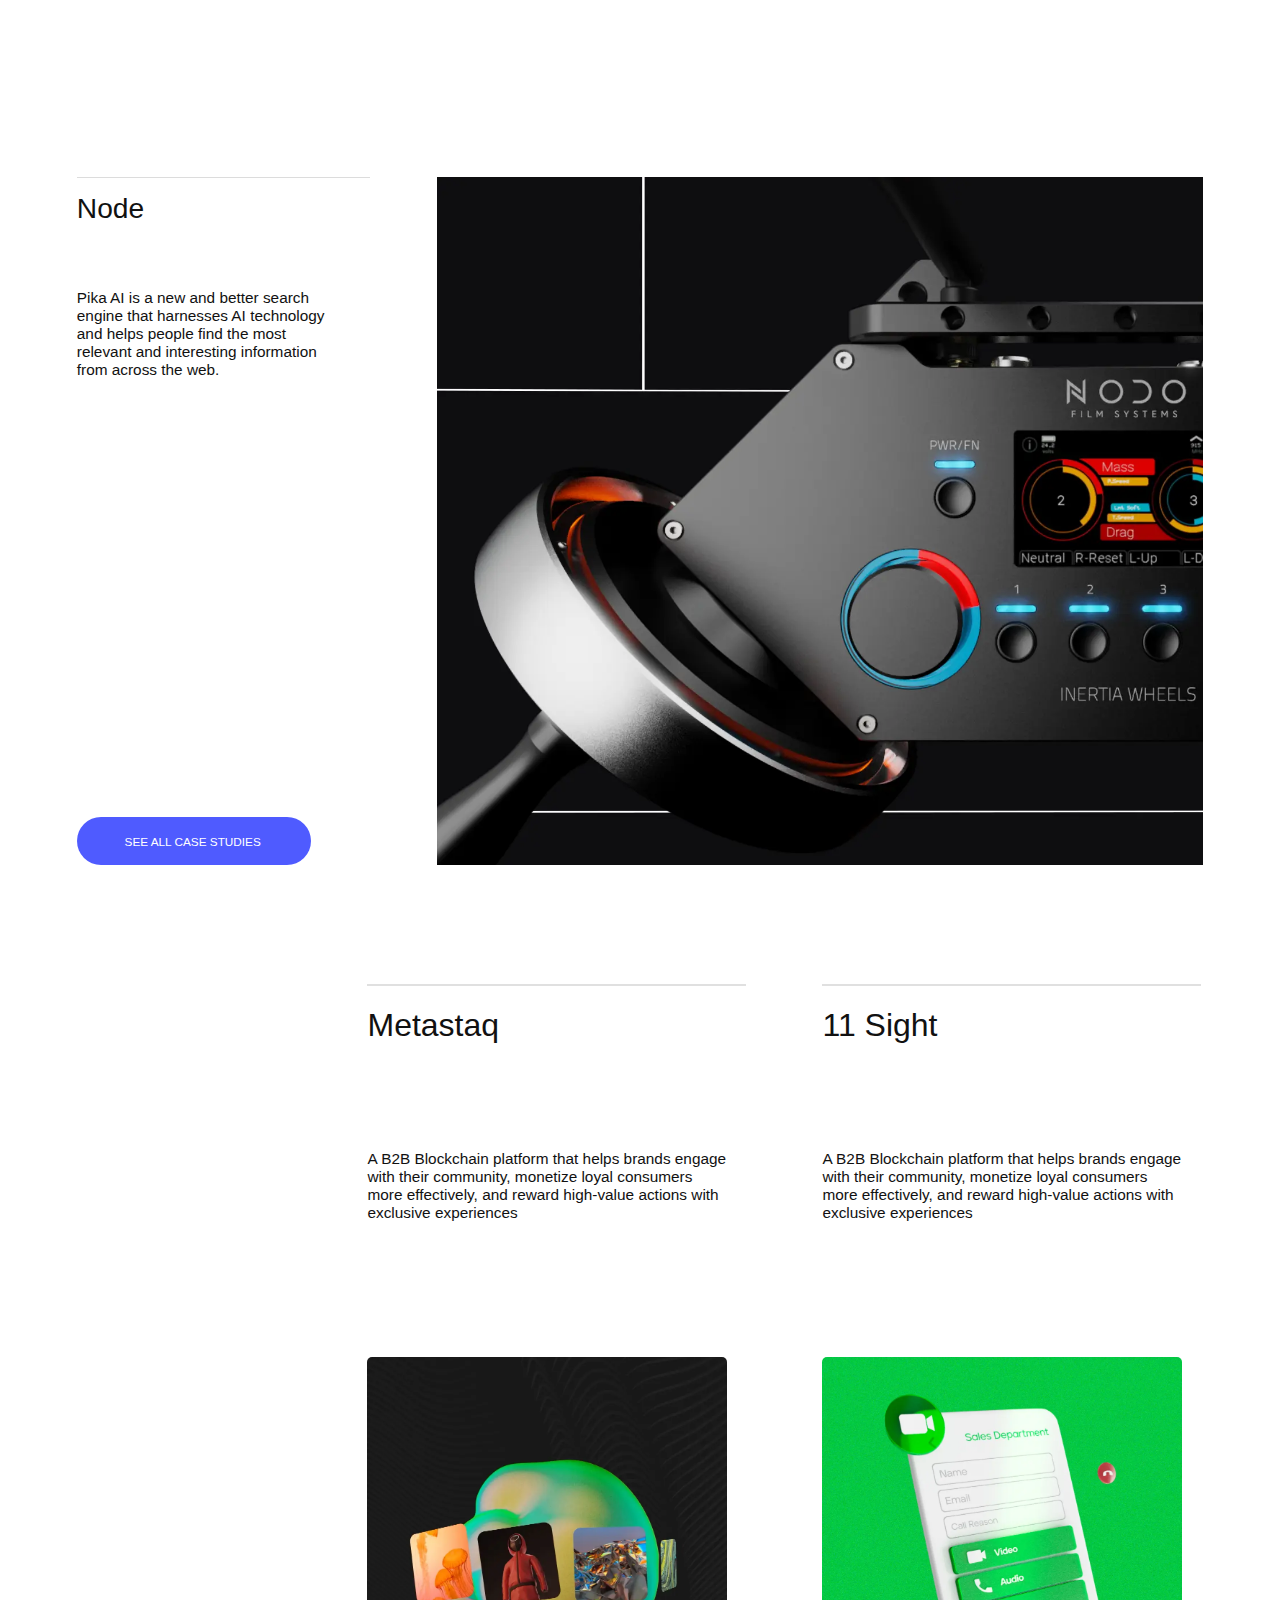
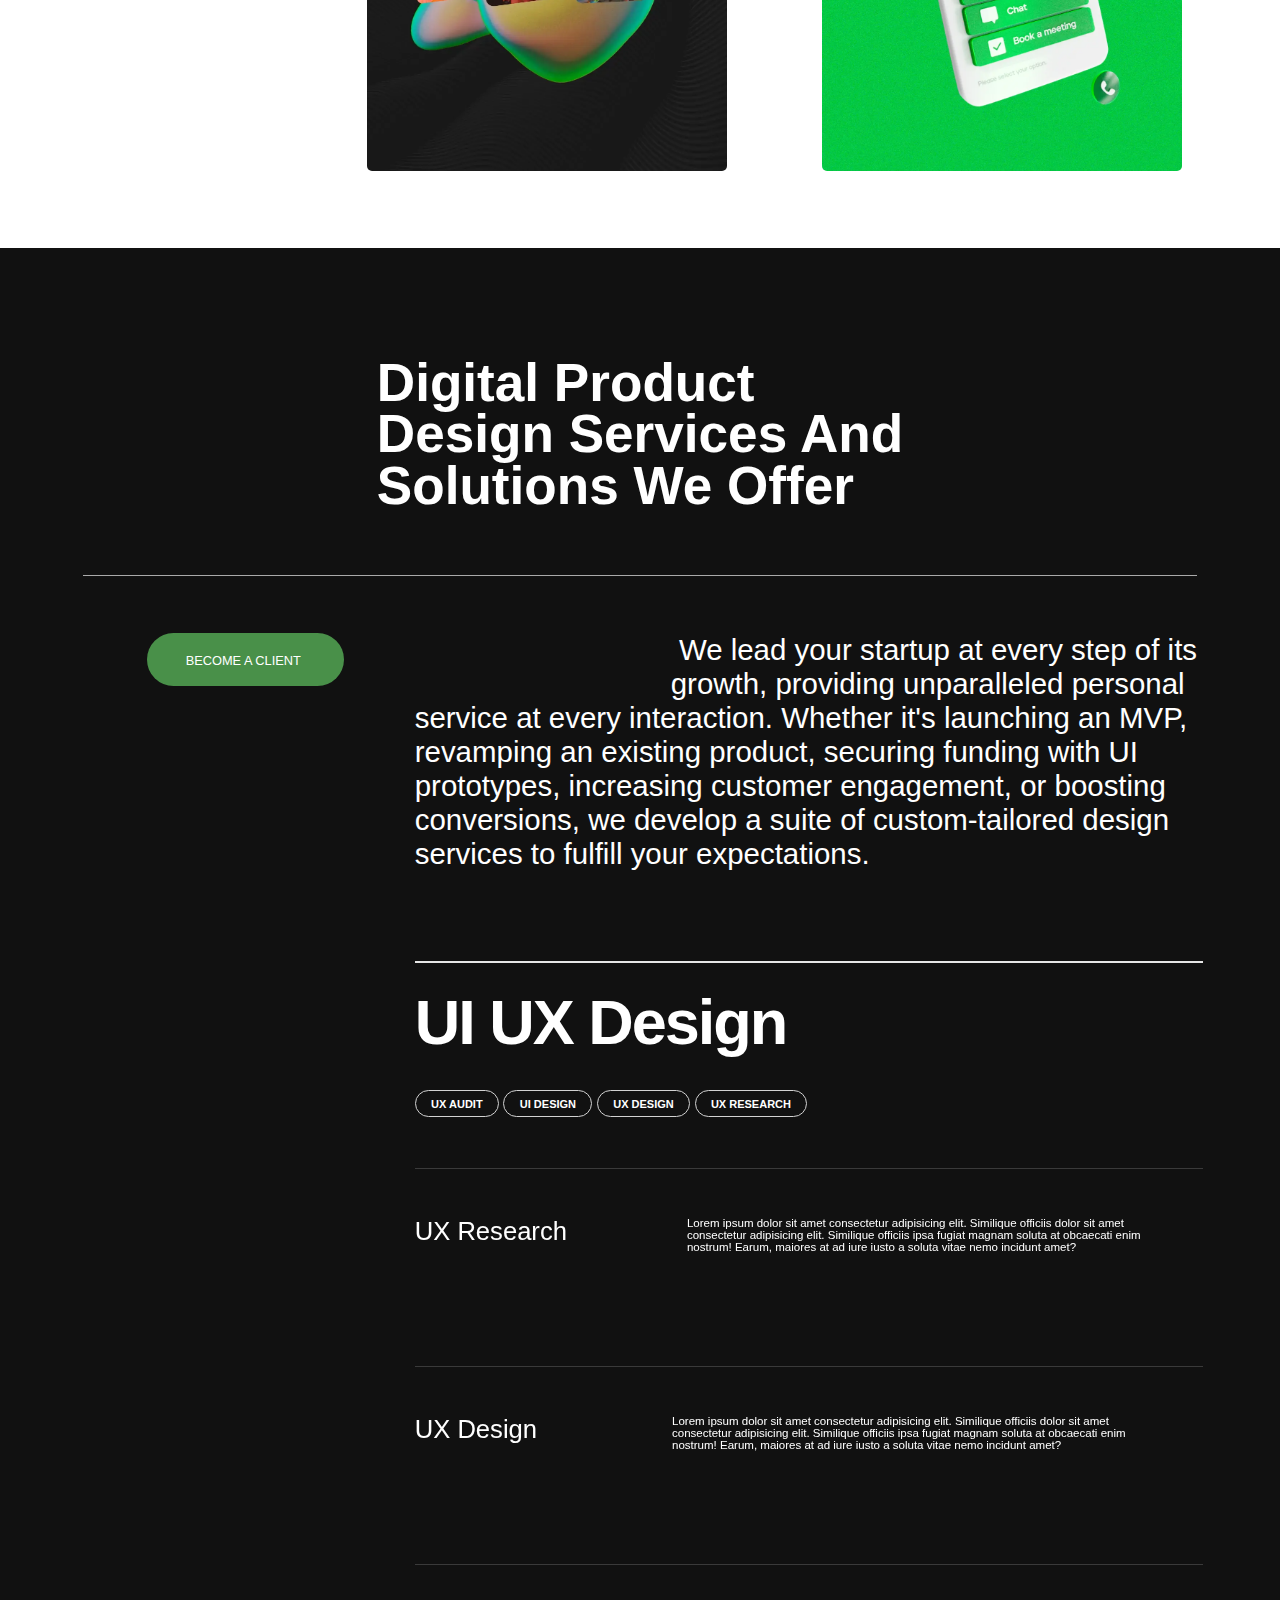
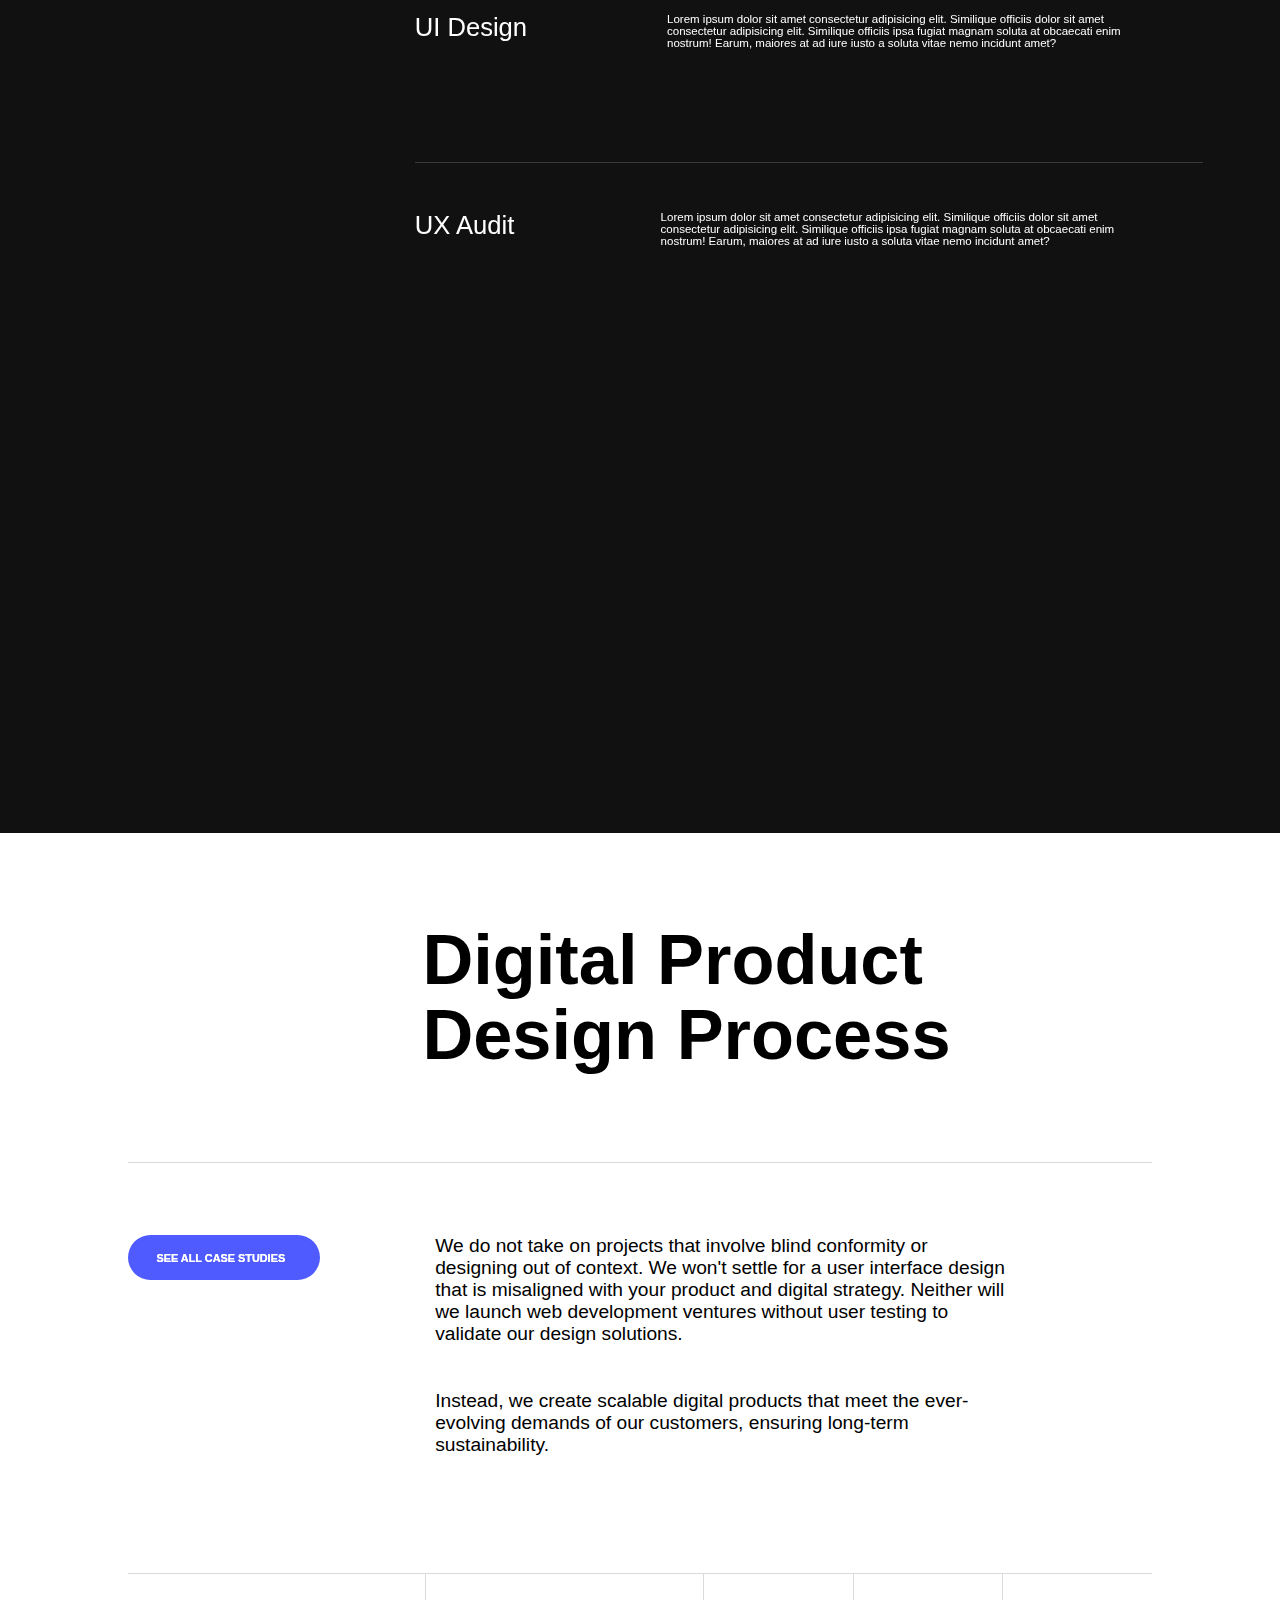
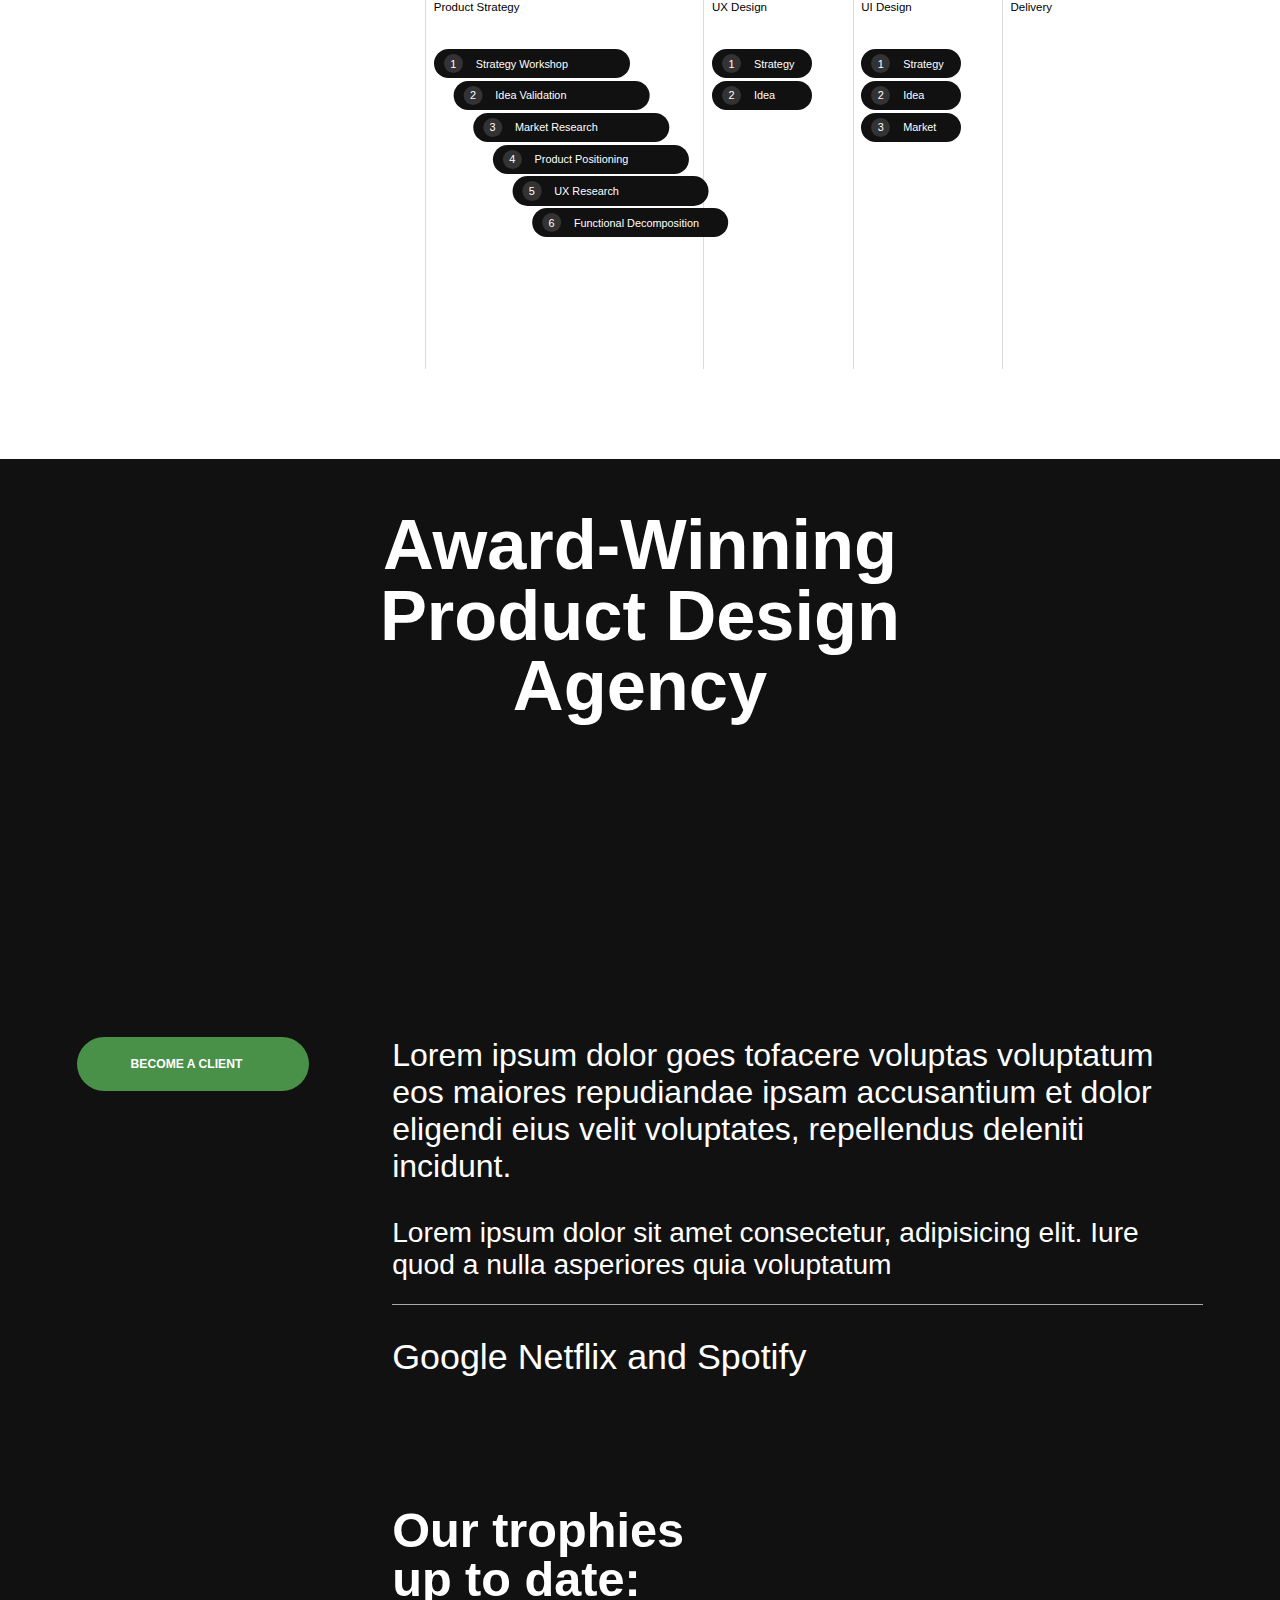
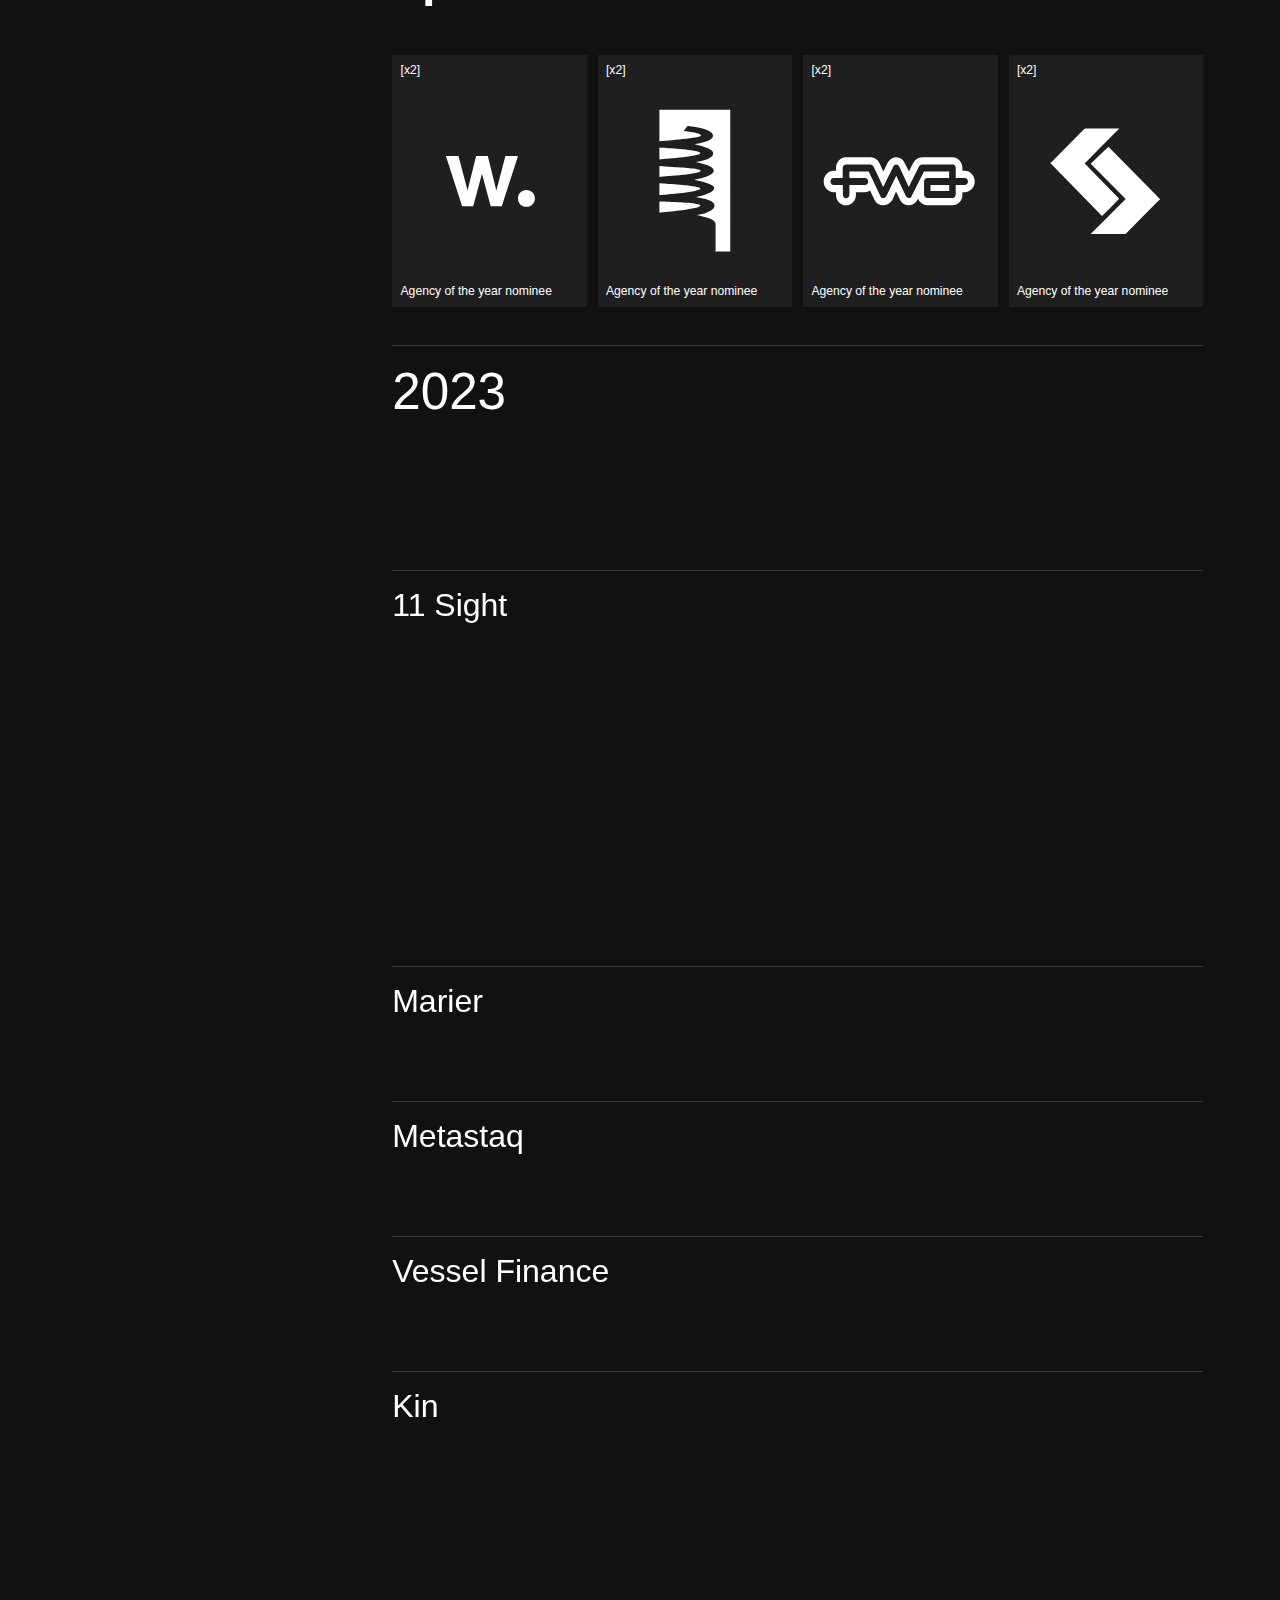
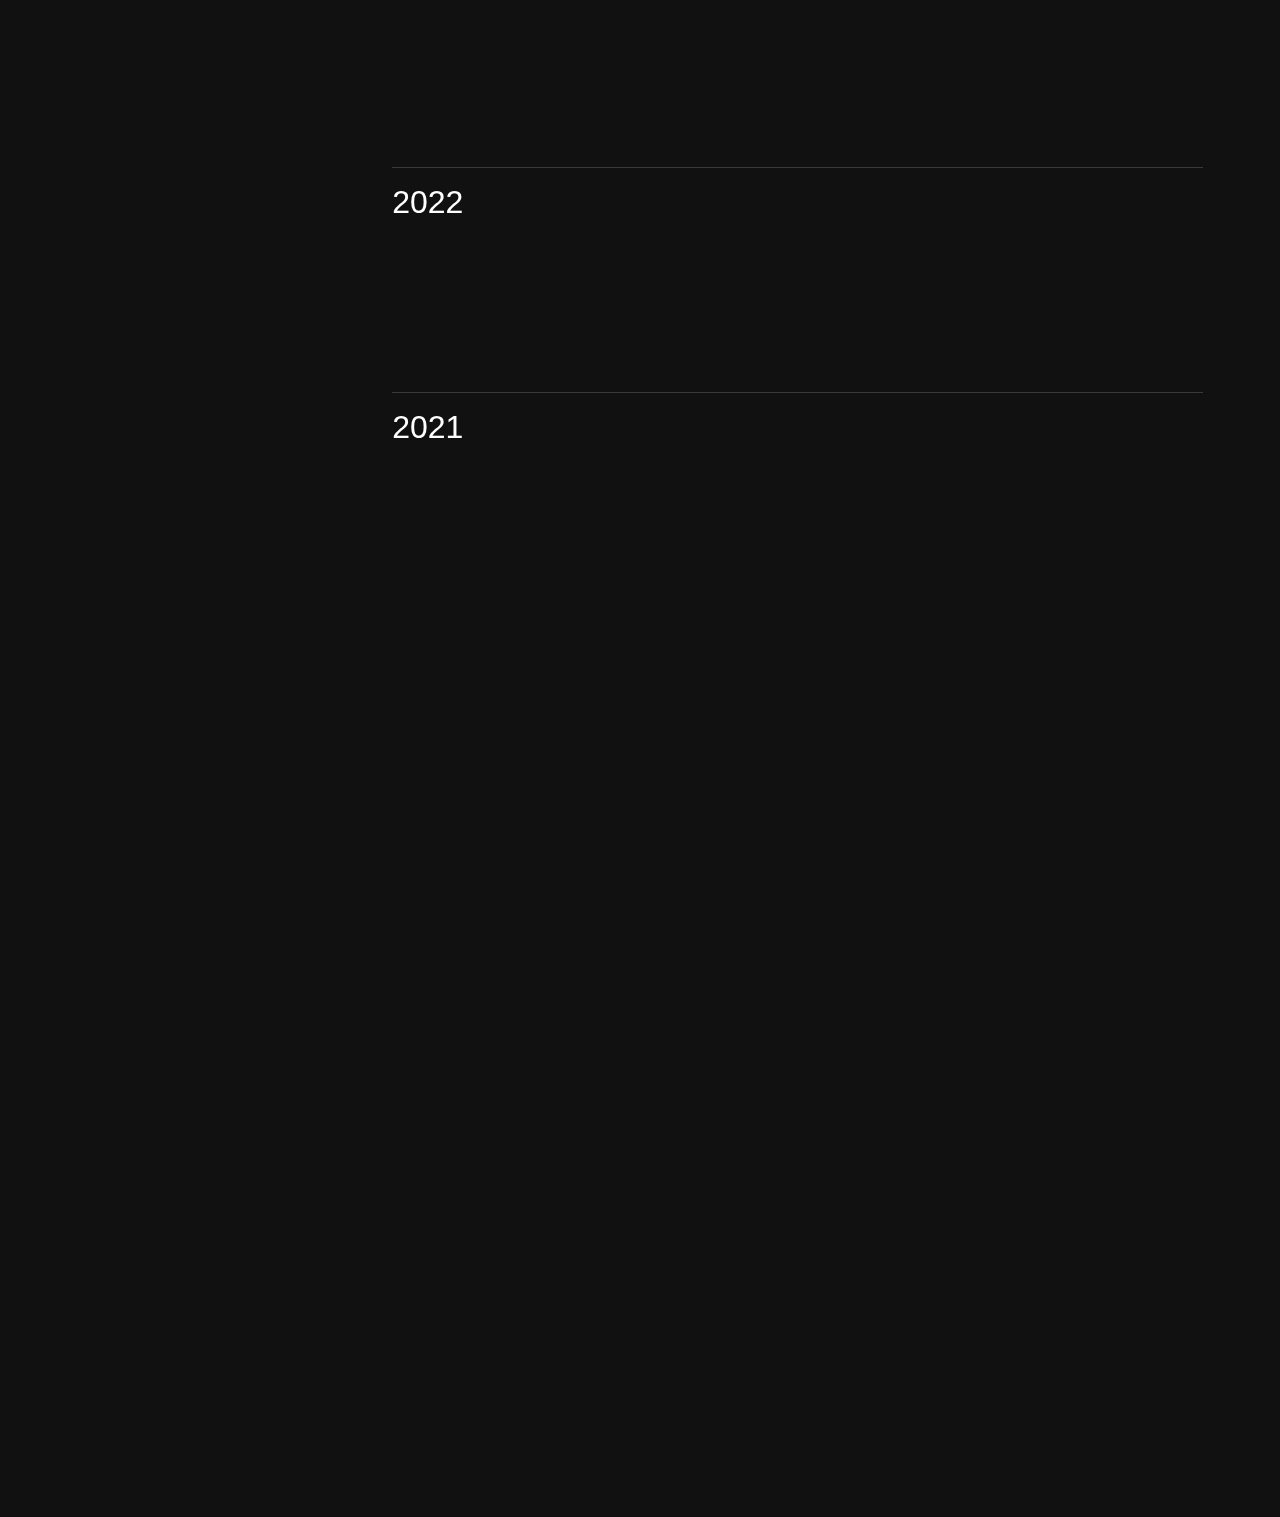
==== commit c7de2e96: "update" ====
--- a/index.html
+++ b/index.html
@@ -354,17 +354,17 @@
                         </div>
                         </div>
                         <div class="alpha">
-                                <h1 style="font-size: 4vw;" id="year">2023</h1>
+                                <h1 id="year">2023</h1>
                             <div class="footerIcon footerIcon2" style="filter: invert(1) brightness(2);">
                                 <img src="https://lazarev.kiev.ua/la24/forbes.svg" alt="">
-                                <img src="https://assets-global.website-files.com/64a5e6675a4159253d0ee3e0/6523f51e1b687388faa80bb2_%D0%A1SS%20Reel.svg"  style="filter: invert(1) brightness(2);" alt="">
-                                <img src="https://assets-global.website-files.com/64a5e6675a4159253d0ee3e0/6523f4f115d8370397042d48_Web%20Excellence%20Awards.svg"  style="filter: invert(1) brightness(2);" alt="">
-                                <img src="https://assets-global.website-files.com/64a5e6675a4159253d0ee3e0/6523f4de9c7d6e65b77e9732_Web%20Guru%20Awards.svg"  style="filter: invert(1) brightness(2);" alt="">
+                                <img src="https://assets-global.website-files.com/64a5e6675a4159253d0ee3e0/6523f51e1b687388faa80bb2_%D0%A1SS%20Reel.svg"  style="filter: invert(0) brightness(2);" alt="">
+                                <img src="https://assets-global.website-files.com/64a5e6675a4159253d0ee3e0/6523f4f115d8370397042d48_Web%20Excellence%20Awards.svg"  style="filter: invert(0) brightness(2);" alt="">
+                                <img src="https://assets-global.website-files.com/64a5e6675a4159253d0ee3e0/6523f4de9c7d6e65b77e9732_Web%20Guru%20Awards.svg"  style="filter: invert(0) brightness(2);" alt="">
                             </div>
                             <i class="fa-solid fa-arrow-up"></i>
                         </div>
                         <div class="alpha alpha1 imgAnime">
-                                <h1 style="font-size: 2.5vw;" id="year">11 Sight</h1>
+                                <h1 class="year">11 Sight</h1>
                                 <div class="rectangle"><img src="img1.webp" alt=""></div>
                             <div class="footerIcon1 footerIcon">
                                 <img src="https://assets-global.website-files.com/64a5e6675a4159253d0ee3e0/6523f4de9c7d6e65b77e9732_Web%20Guru%20Awards.svg"  alt="">
@@ -376,28 +376,28 @@
                             <i class="fa-solid fa-arrow-up"></i>
                         </div>
                         <div class="alpha alphasmall">
-                            <h1 style="font-size: 2.5vwvw;" id="year">Marier</h1>
+                            <h1  class="year">Marier</h1>
                         <div class="footerIcon">
                             <img src="https://assets-global.website-files.com/64a5e6675a4159253d0ee3e0/6523f51e1b687388faa80bb2_%D0%A1SS%20Reel.svg" alt="">
                         </div>
                         <i class="fa-solid fa-arrow-up"></i>
                     </div>
                     <div class="alpha alphasmall">
-                        <h1 style="font-size: 2vw;" id="year">Metastaq</h1>
+                        <h1 class="year">Metastaq</h1>
                     <div class="footerIcon">
                         <img src="https://lazarev.kiev.ua/la24/rd.svg" style="filter: invert(0) brightness(2);"  alt="">
                     </div>
                     <i class="fa-solid fa-arrow-up"></i>
                 </div>
                 <div class="alpha alphasmall">
-                    <h1 style="font-size: 2.5vw;" id="year">Vessel Finance</h1>
+                    <h1 class="year">Vessel Finance</h1>
                 <div class="footerIcon">
                     <img src="https://assets-global.website-files.com/64a5e6675a4159253d0ee3e0/64d6471ee89a9b07d485d9d7_fwa.svg" alt="">
                 </div>
                 <i class="fa-solid fa-arrow-up"></i>
             </div>
             <div class="alpha alpha1">
-                <h1 style="font-size: 2vw;" id="year">Kin</h1>
+                <h1 class="year">Kin</h1>
             <div class="footerIcon1 footerIcon">
                 <img src="https://lazarev.kiev.ua/la24/forbes.svg" style="filter: invert(0) brightness(2);" alt="">
                 <img src="https://lazarev.kiev.ua/la24/adweek.svg" style="filter: invert(0) brightness(2);" alt="">
@@ -408,7 +408,7 @@
             <i class="fa-solid fa-arrow-up"></i>
         </div>
             <div class="alpha">
-                <h1 style="font-size: 4vw;" id="year">2022</h1>
+                <h1 class="year">2022</h1>
             <div class="footerIcon footerIcon2">
                 <img src="https://lazarev.kiev.ua/la24/forbes.svg" style="filter: invert(0) brightness(2);" alt="">
     <img src="https://lazarev.kiev.ua/la24/adweek.svg" style="filter: invert(0) brightness(2);" alt="">
@@ -418,7 +418,7 @@
             <i class="fa-solid fa-arrow-up"></i>
         </div>
         <div class="alpha">
-            <h1 style="font-size: 4vw;" id="year">2021</h1>
+            <h1 class="year">2021</h1>
         <div class="footerIcon footerIcon2">
             <img src="https://lazarev.kiev.ua/la24/forbes.svg" alt="">
             <img src="https://assets-global.website-files.com/64a5e6675a4159253d0ee3e0/6523f51e1b687388faa80bb2_%D0%A1SS%20Reel.svg" alt="">
--- a/style.css
+++ b/style.css
@@ -1131,6 +1131,7 @@
 }
 #year{
     margin-right: 15vw;
+    font-size: 4vw;
 }
 .footerIcon img{
     margin-left: 0.8vw;
@@ -1175,6 +1176,7 @@
     .page1{
         padding: 0 6vw;
         align-items: flex-start;
+        height: 110vh;
     }
     .page1 h1{
         font-size: 17vw;
@@ -1192,7 +1194,10 @@
         text-align: left;
     }
     .first{
-        margin-top: 0vh;
+        margin-top: 17vh;
+    }
+    .second{
+        margin-bottom: 2vh;
     }
     .page1-buttons h5 {
         padding: 10px 16px;
@@ -1231,22 +1236,21 @@
         margin-bottom: 8vh;
     }
     .leftpart h3{
-        font-size: 1.8vh;
-    }
-    .leftpart h1 {
         font-size: 2vh;
         font-weight: 500;
+    }
+    .leftpart h1 {
+        font-size: 2.1vh;
+        font-weight: 400;
         width: 100%;
         margin-top: 3vh;
-    }
-    .rightpart{
-        width: 100vw;
-        min-height: 100vh;
-        padding-bottom: 10vh;
     }
     .rightpart {
         width: 100vw;
         padding: 0 6vw;
+        width: 100vw;
+        padding: 0 6vw;
+        padding-bottom: 5vh;
     }
     .rightelm{
         height: 22vh;
@@ -1295,7 +1299,33 @@
         display: none;
     }
     .page3{
-        height: 45vh;
+        height: 55vh;
+    }
+    .text {
+        height: 17%;
+        width: 78%;
+        padding: 0;
+        background-color: #fff;
+        color: #000;
+        border-radius: 20px;
+        font-size: 1.8vh;
+        display: flex;
+        align-items: center;
+        justify-content: center;
+        font-weight: 600;
+        text-transform: uppercase;
+        opacity: 0;
+        scale: 0.85;
+    }
+    .center-div {
+        height: 24vh;
+        width: 53vw;
+        display: flex;
+        align-items: center;
+        justify-content: space-between;
+        flex-direction: column;
+        background: transparent;
+        cursor: pointer;
     }
     .page4 {
         min-height: 105vh;
@@ -1322,6 +1352,7 @@
         font-size: 2.9vh;
         margin-bottom: 3vh;
         margin-bottom: 6vh;
+        font-weight: 400;
     }
     .page4right h5 {
         font-size: 1.8vh;
@@ -1668,4 +1699,47 @@
         line-height: 6.8vw;
         margin-bottom: 4svw;
     }
+    .trophysec{
+        flex-direction: column;
+        height: 130vh;
+        padding-bottom: 3vh;
+    }
+    .pg10right h3 {
+        font-size: 2.4vh;
+    }
+    .pg10right h1 {
+        font-size: 2.4vh;
+    }
+    .trophy {
+        height: 28vh;
+        width: 100%;
+    }
+    .alpha .footerIcon {
+        display: flex;
+        align-items: center;
+        flex-direction: column;
+        height: 100%;
+        justify-content: space-around;
+    }
+    #year{
+        font-size: 4vh;
+    }
+    .alpha h1{
+        font-size: 3.8vh;
+    }
+    .pg10left{
+        width: 100%;
+    }
+    .pg10left button {
+        padding: 1.5vh 4.5vh;
+        font-size: 1.8vh;
+        text-transform: uppercase;
+        border-radius: 3.5vh;
+        position: sticky;
+        top: 12%;
+        margin-bottom: 4vh;
+    }
+    .page11{
+        min-height:  40vh;
+    }
 }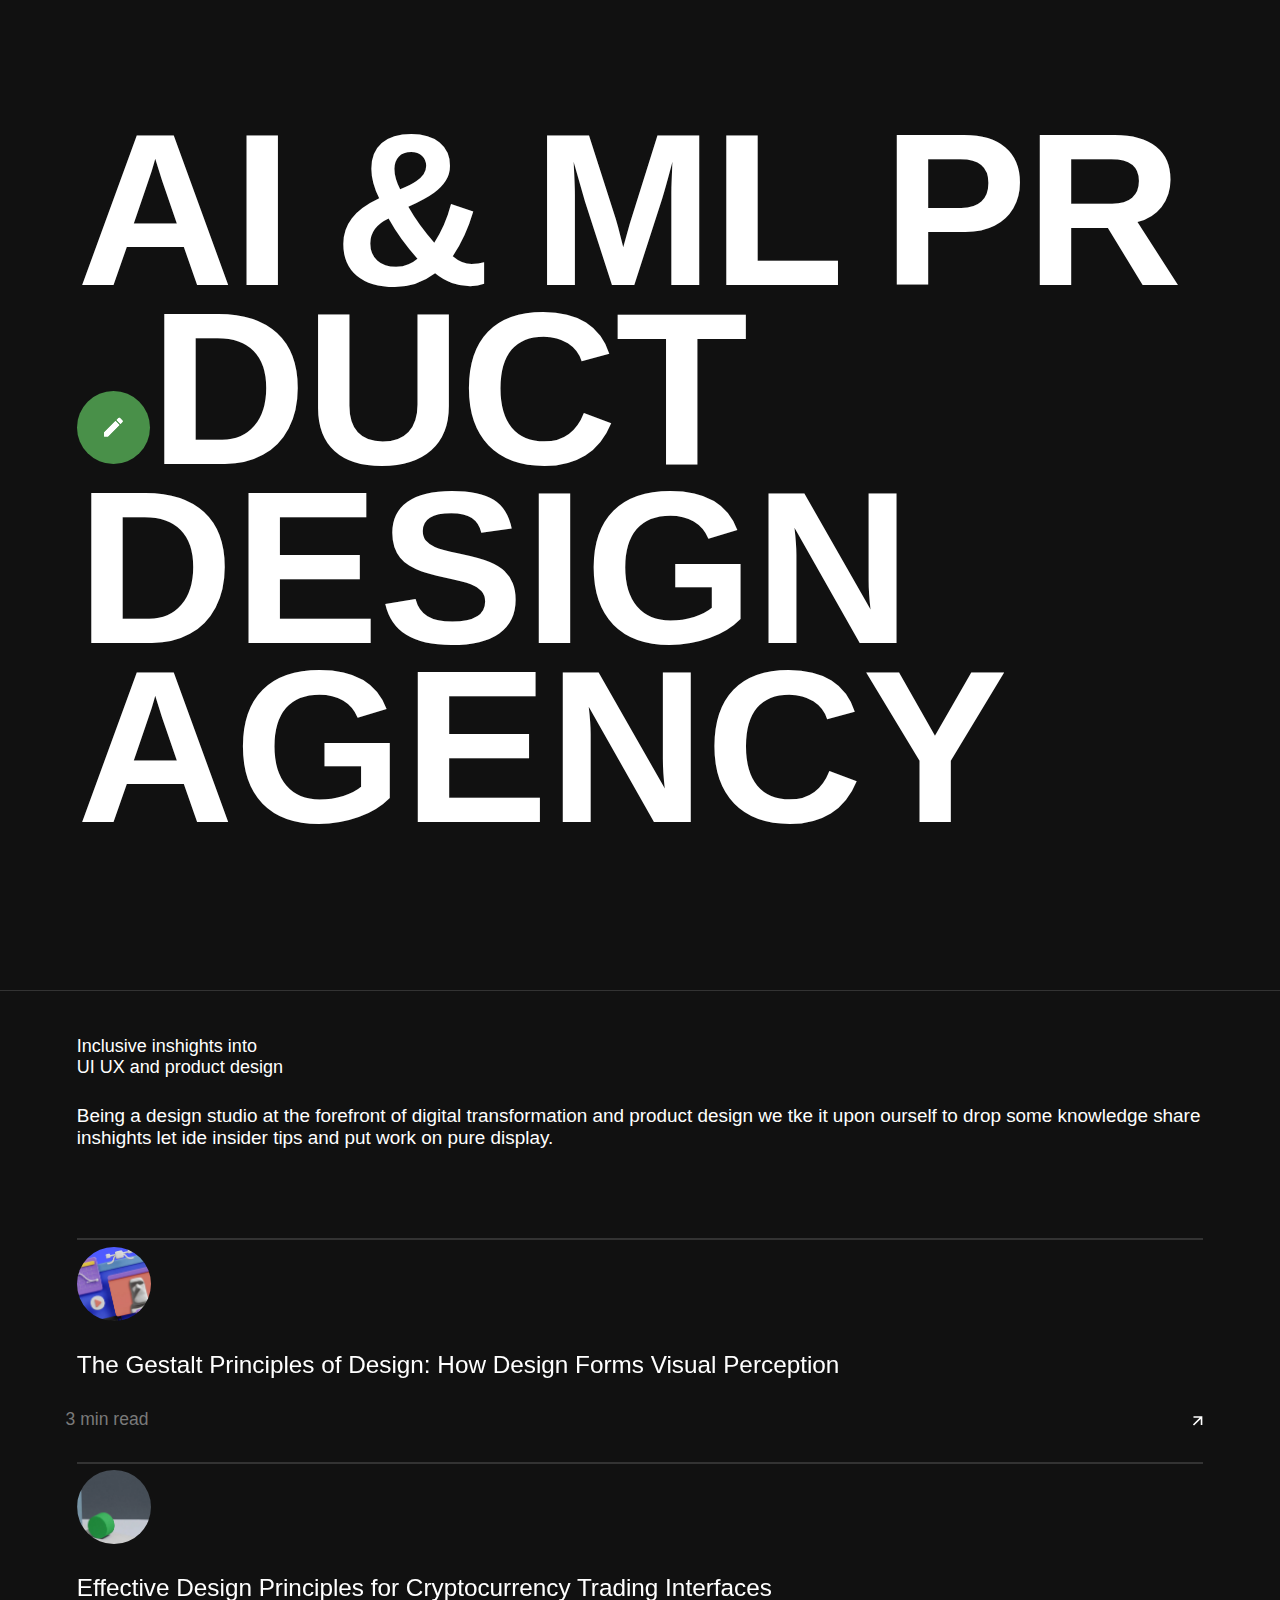
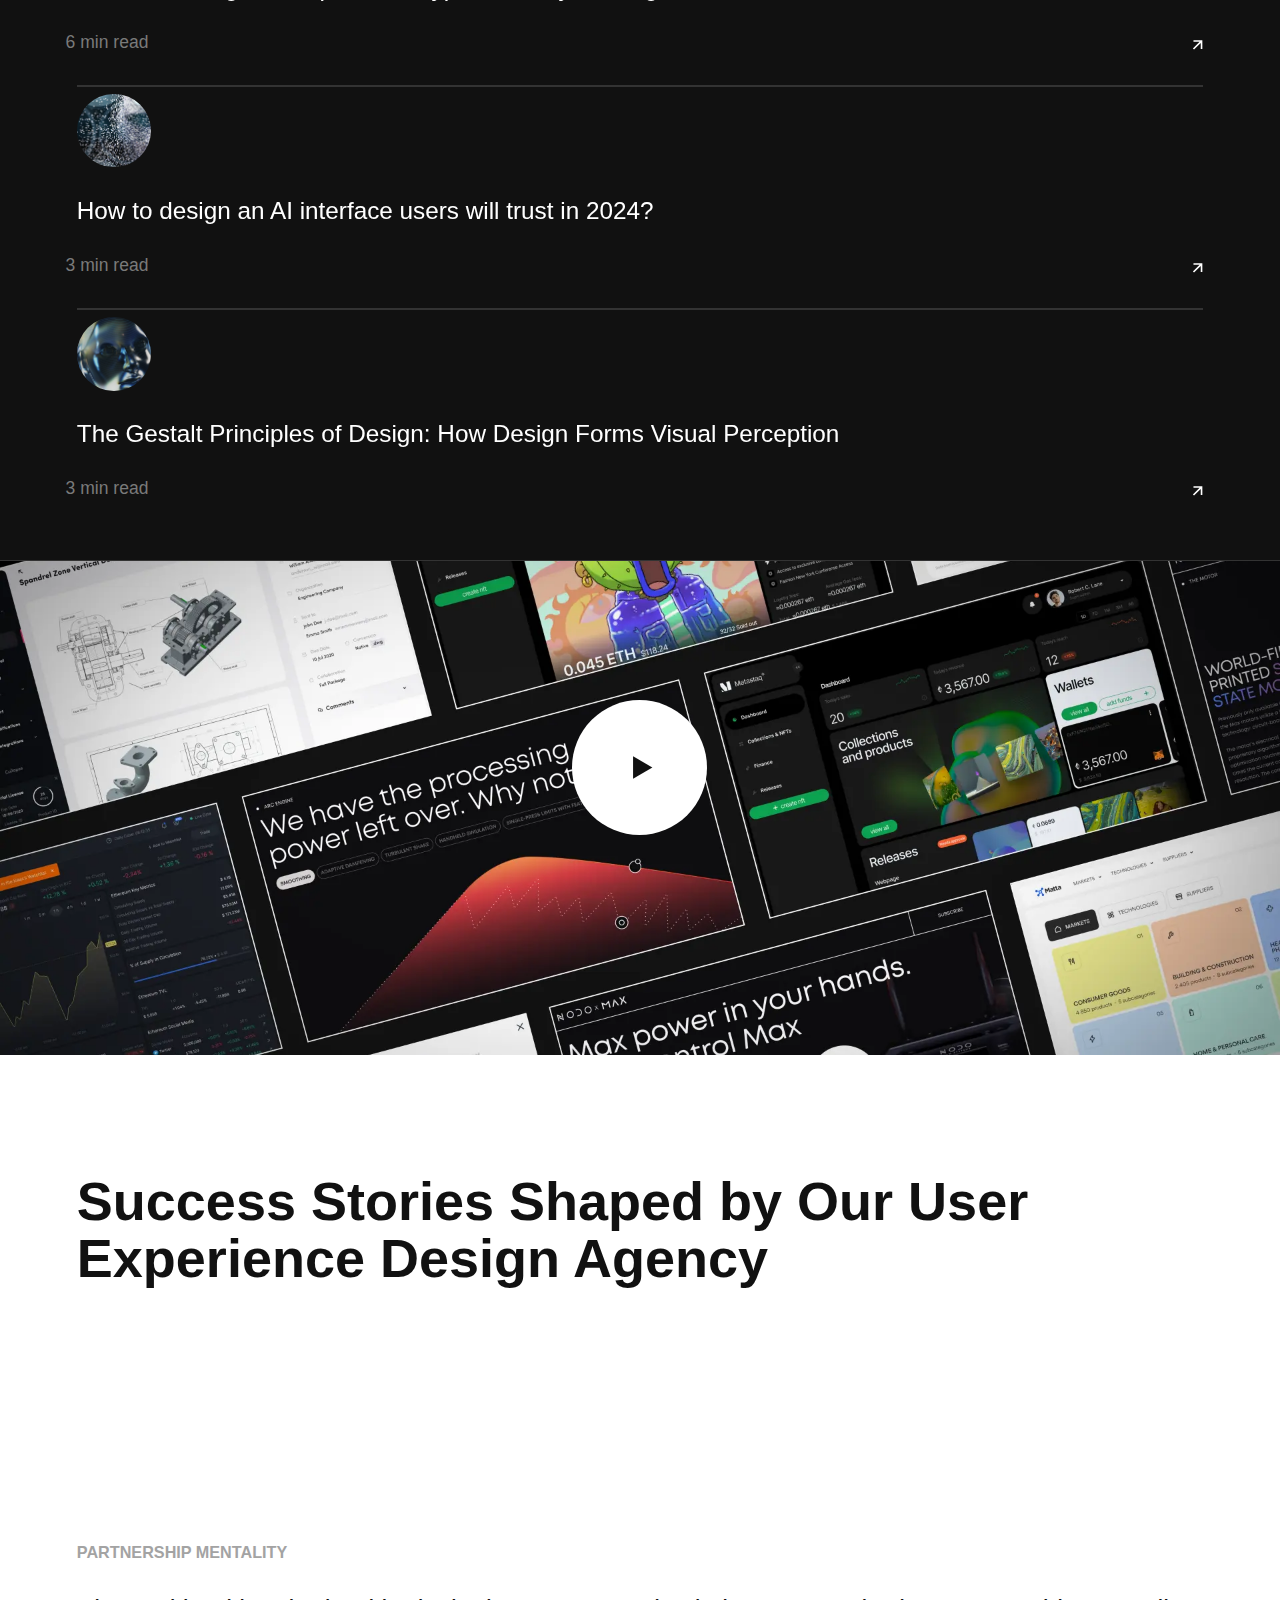
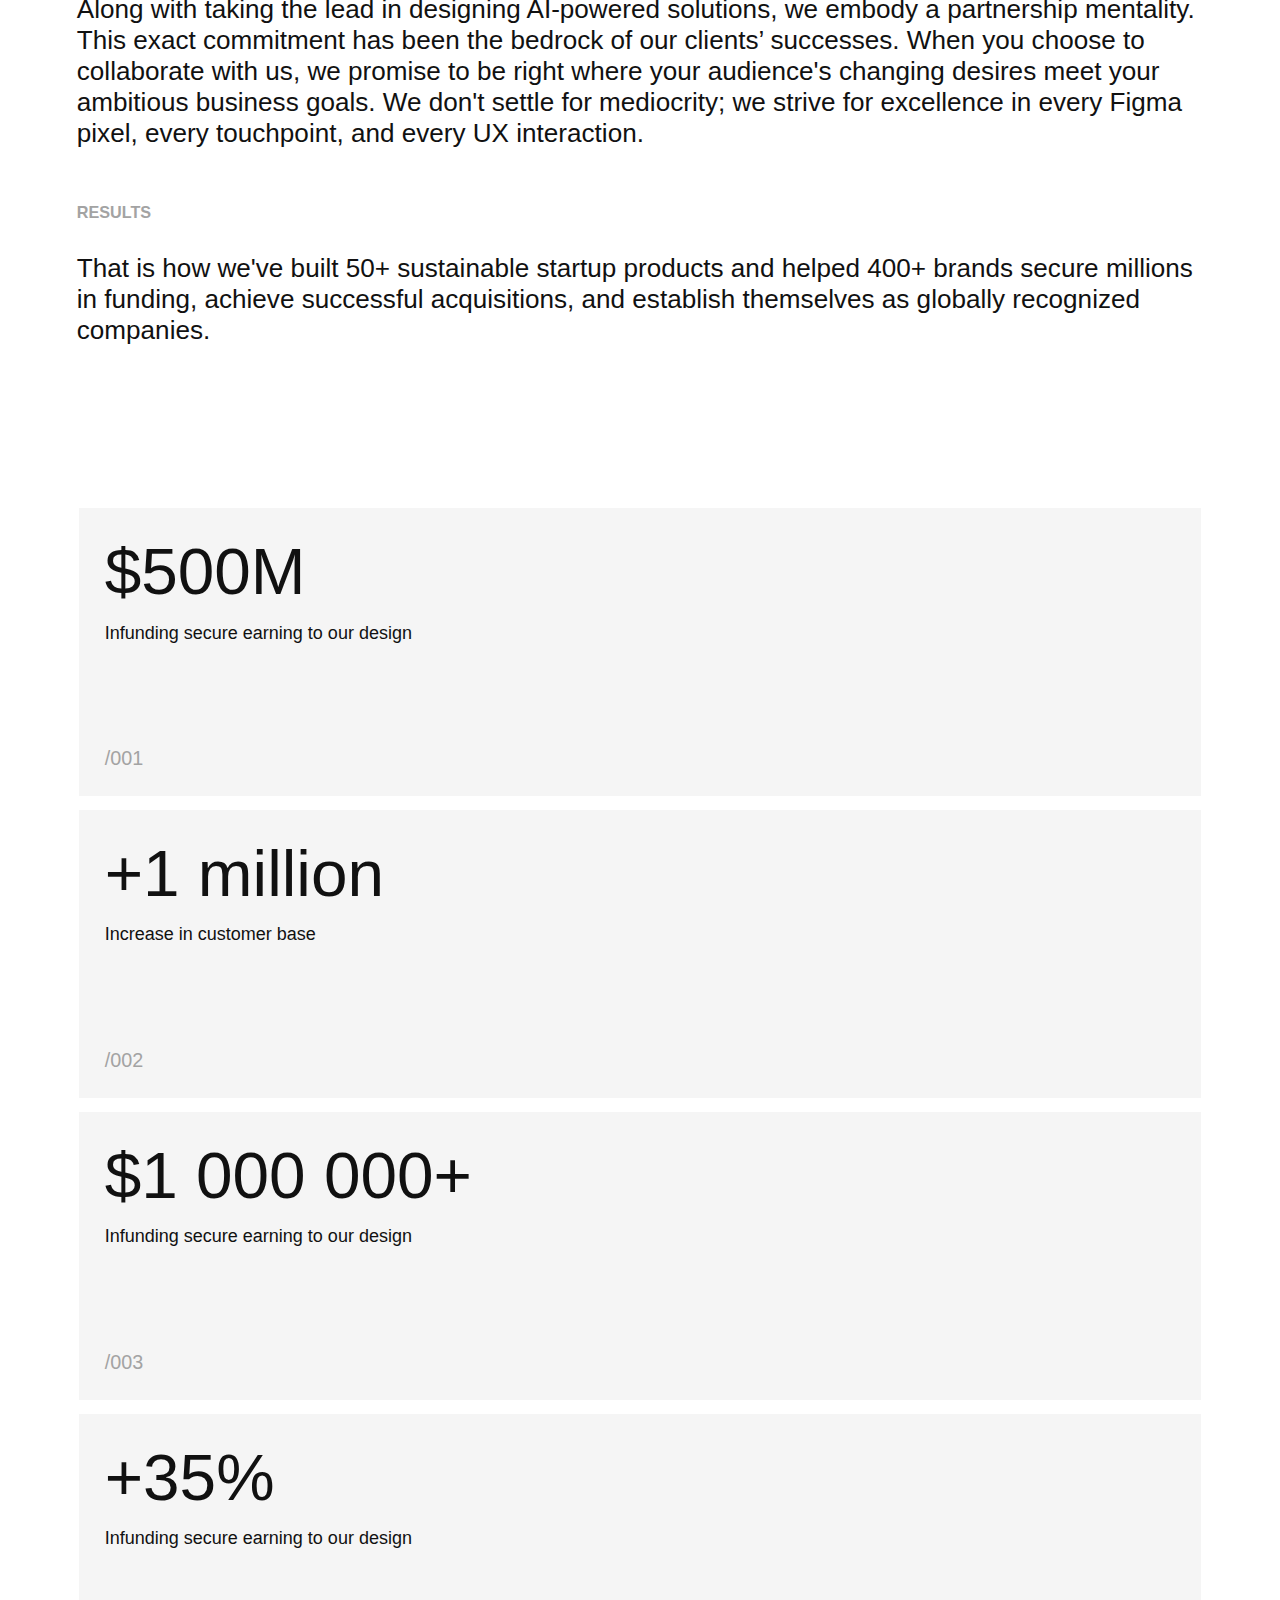
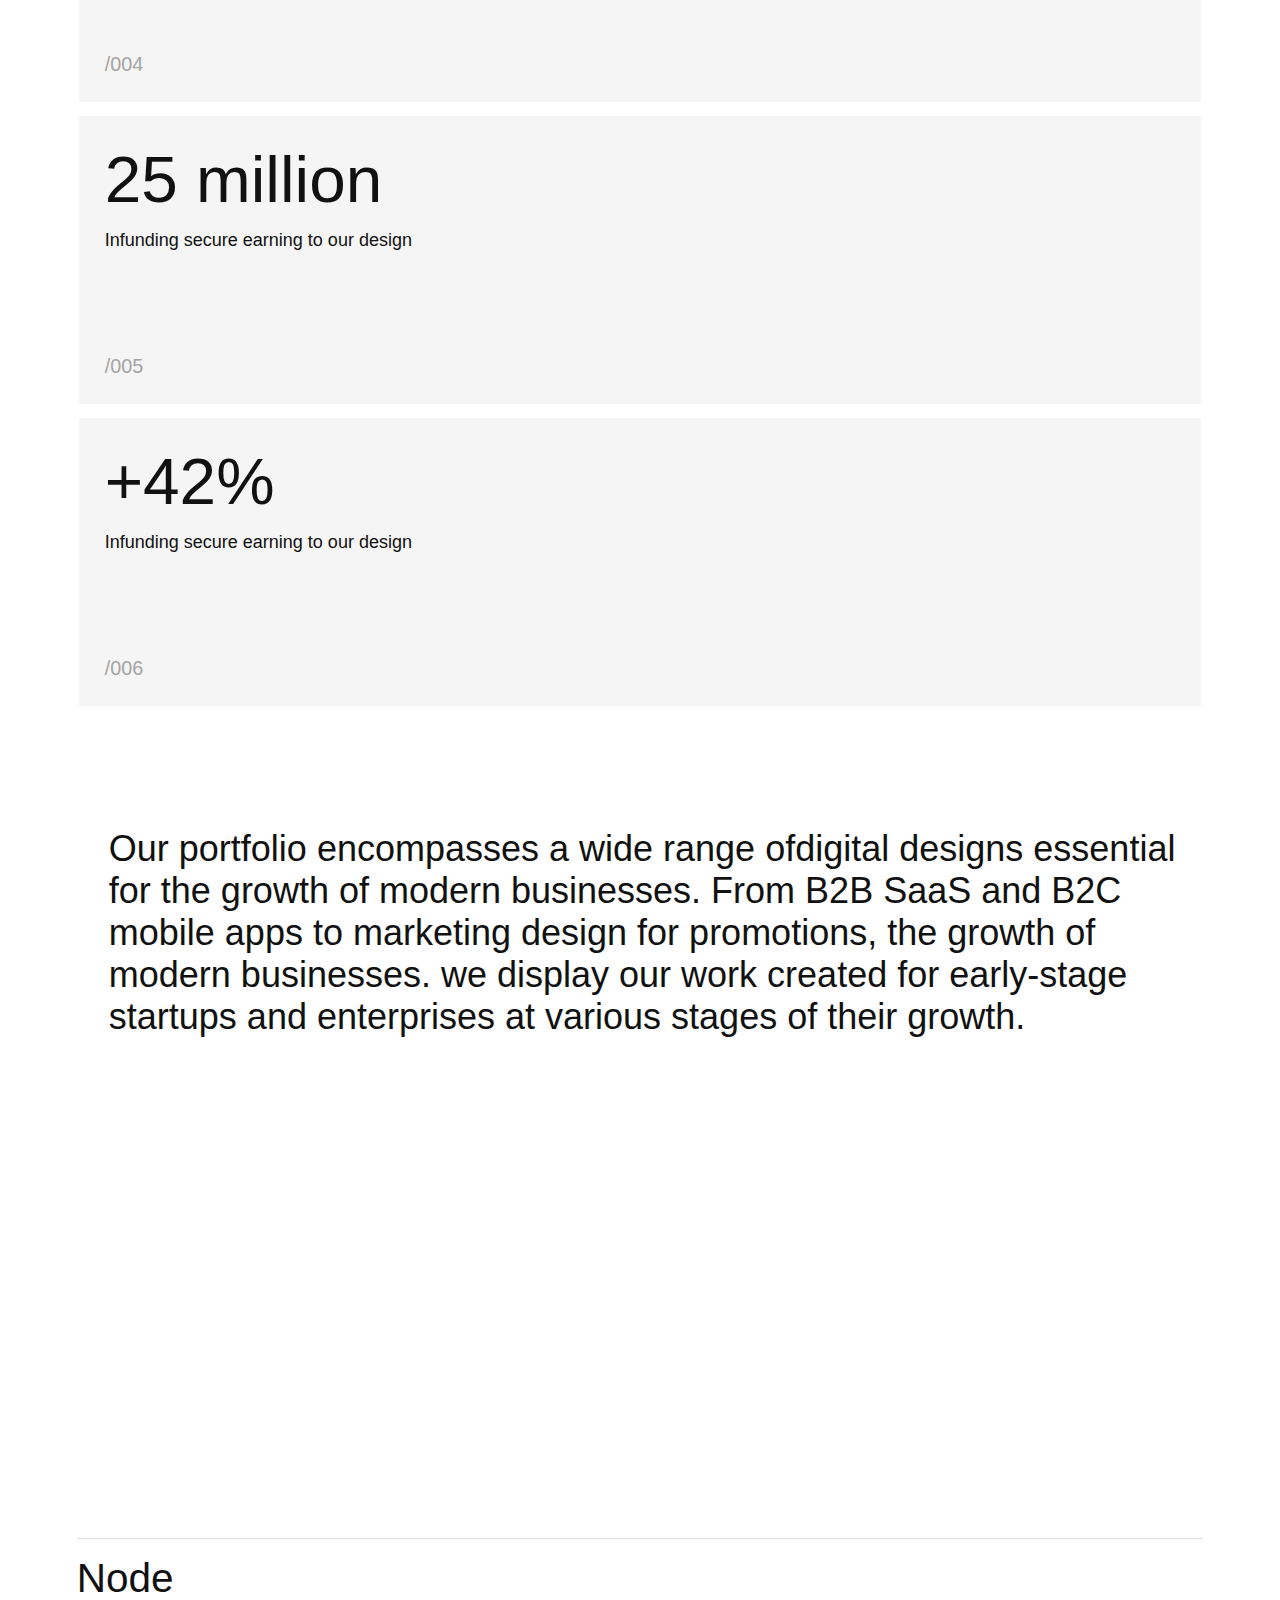
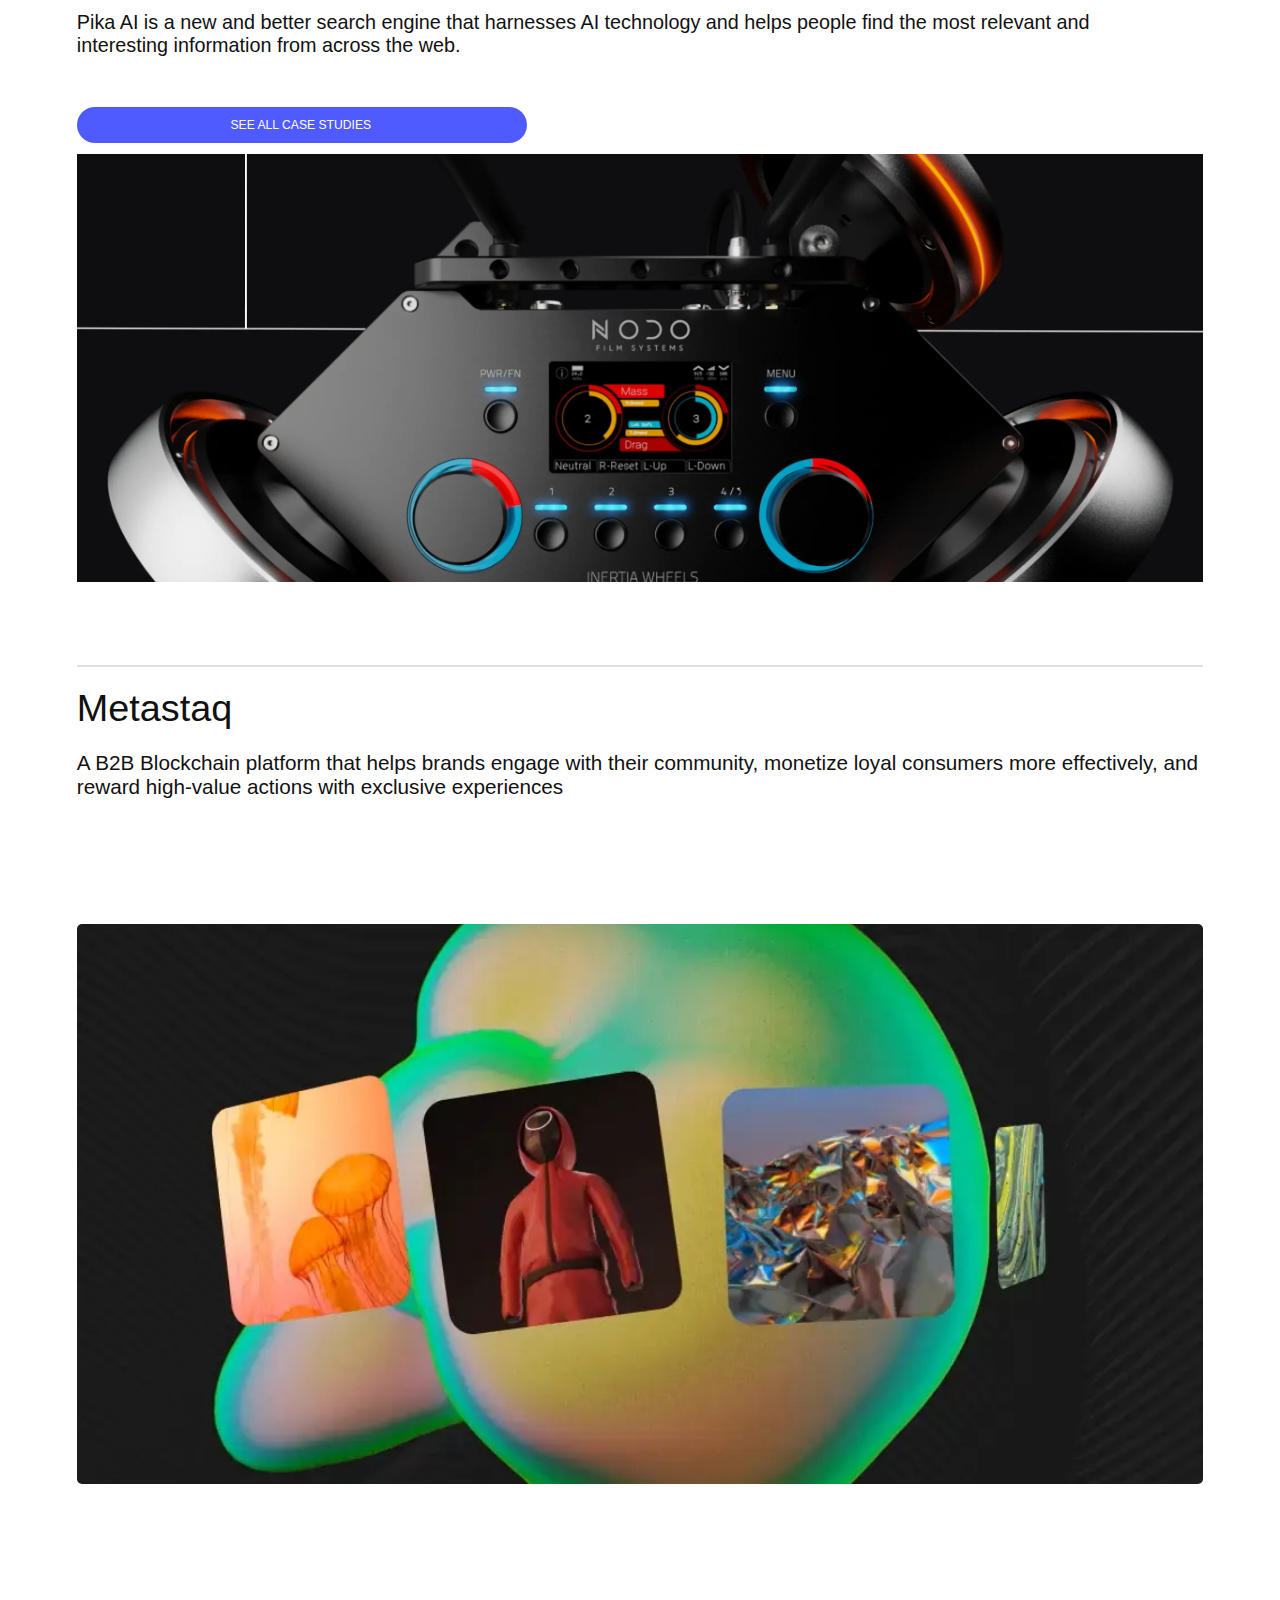
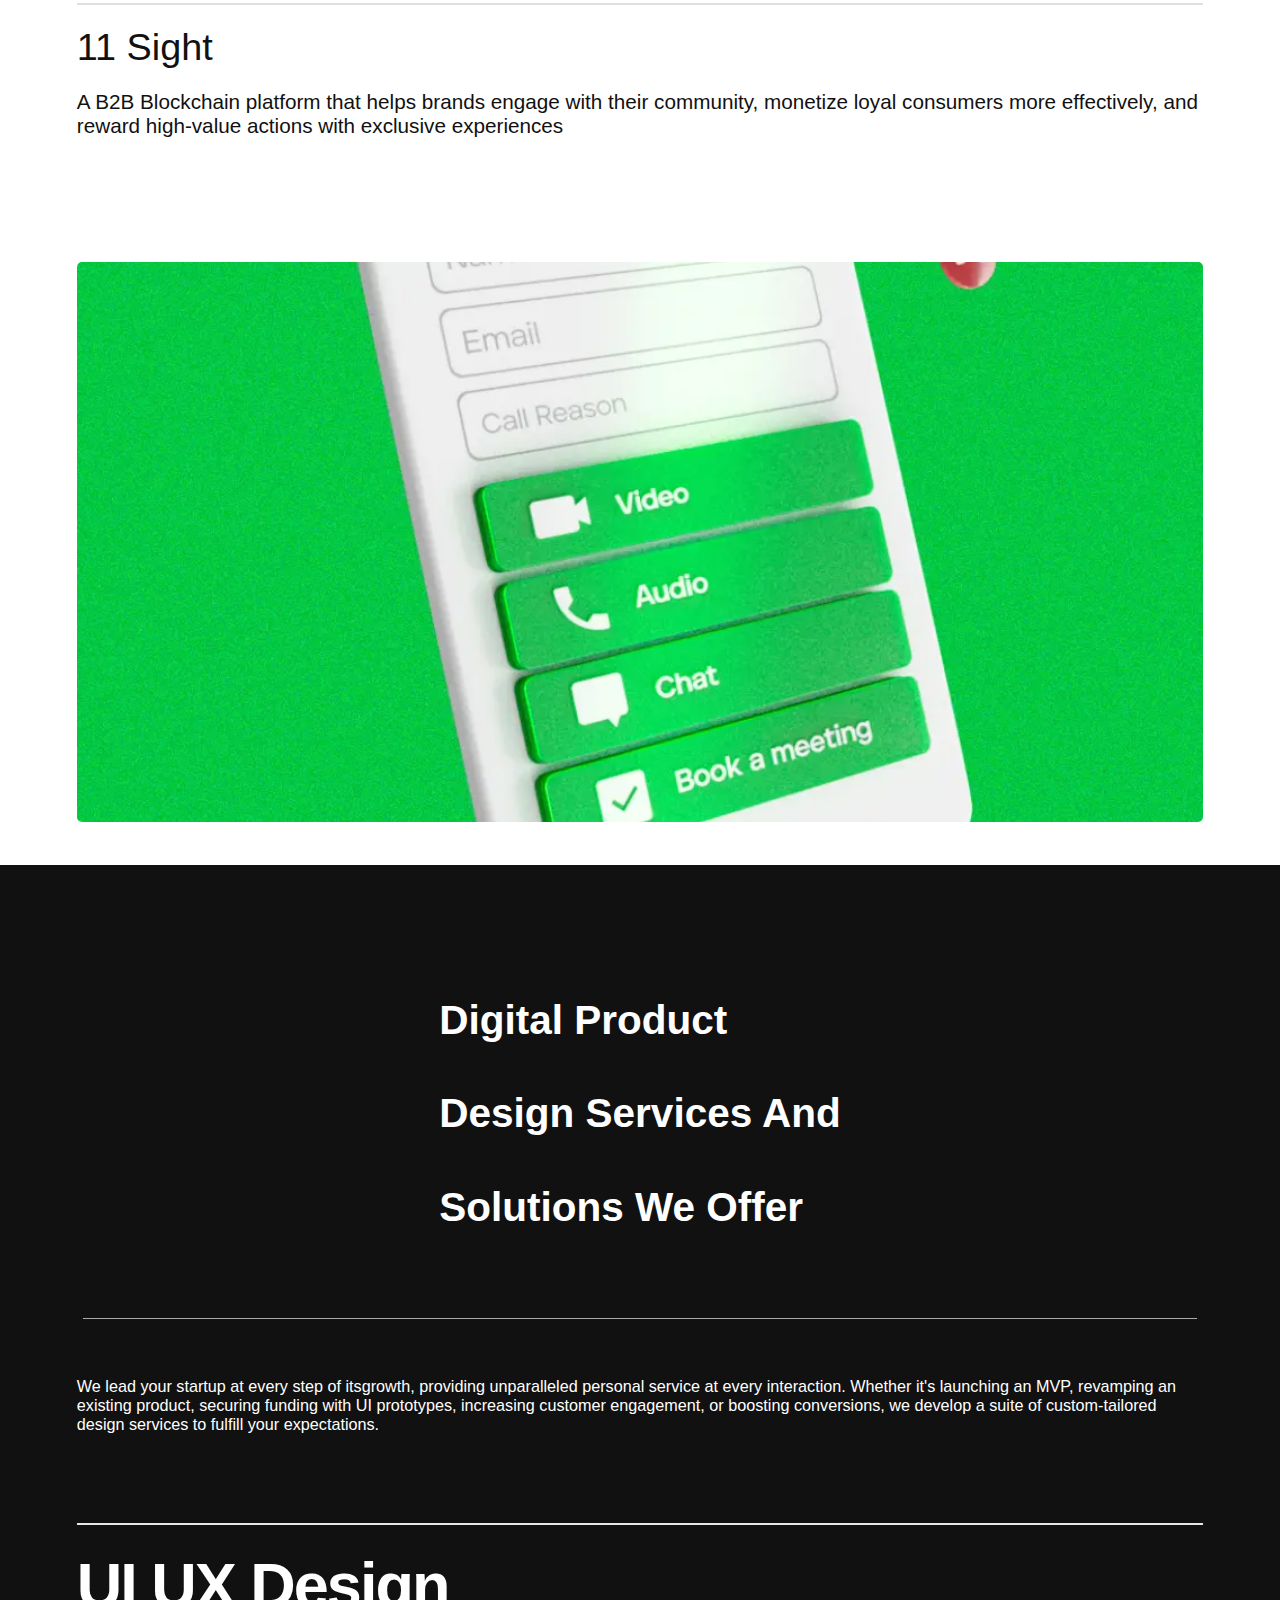
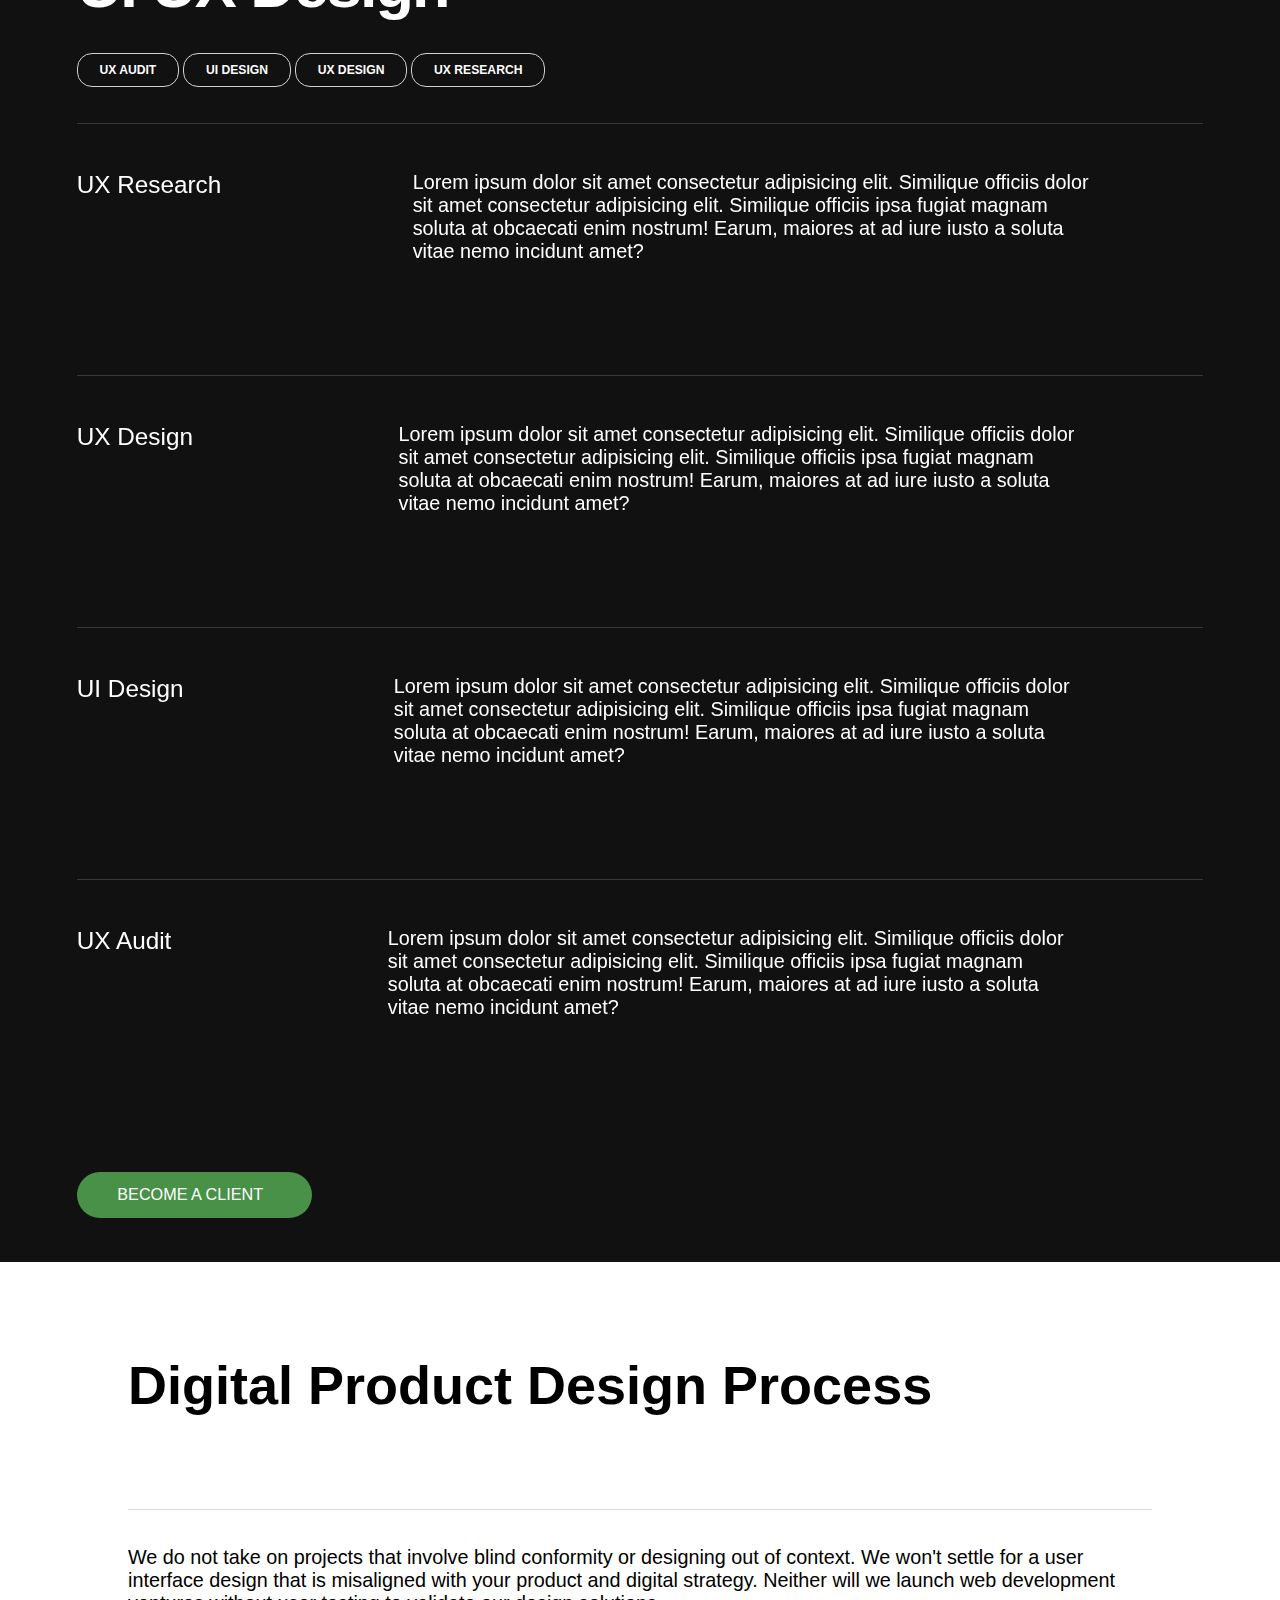
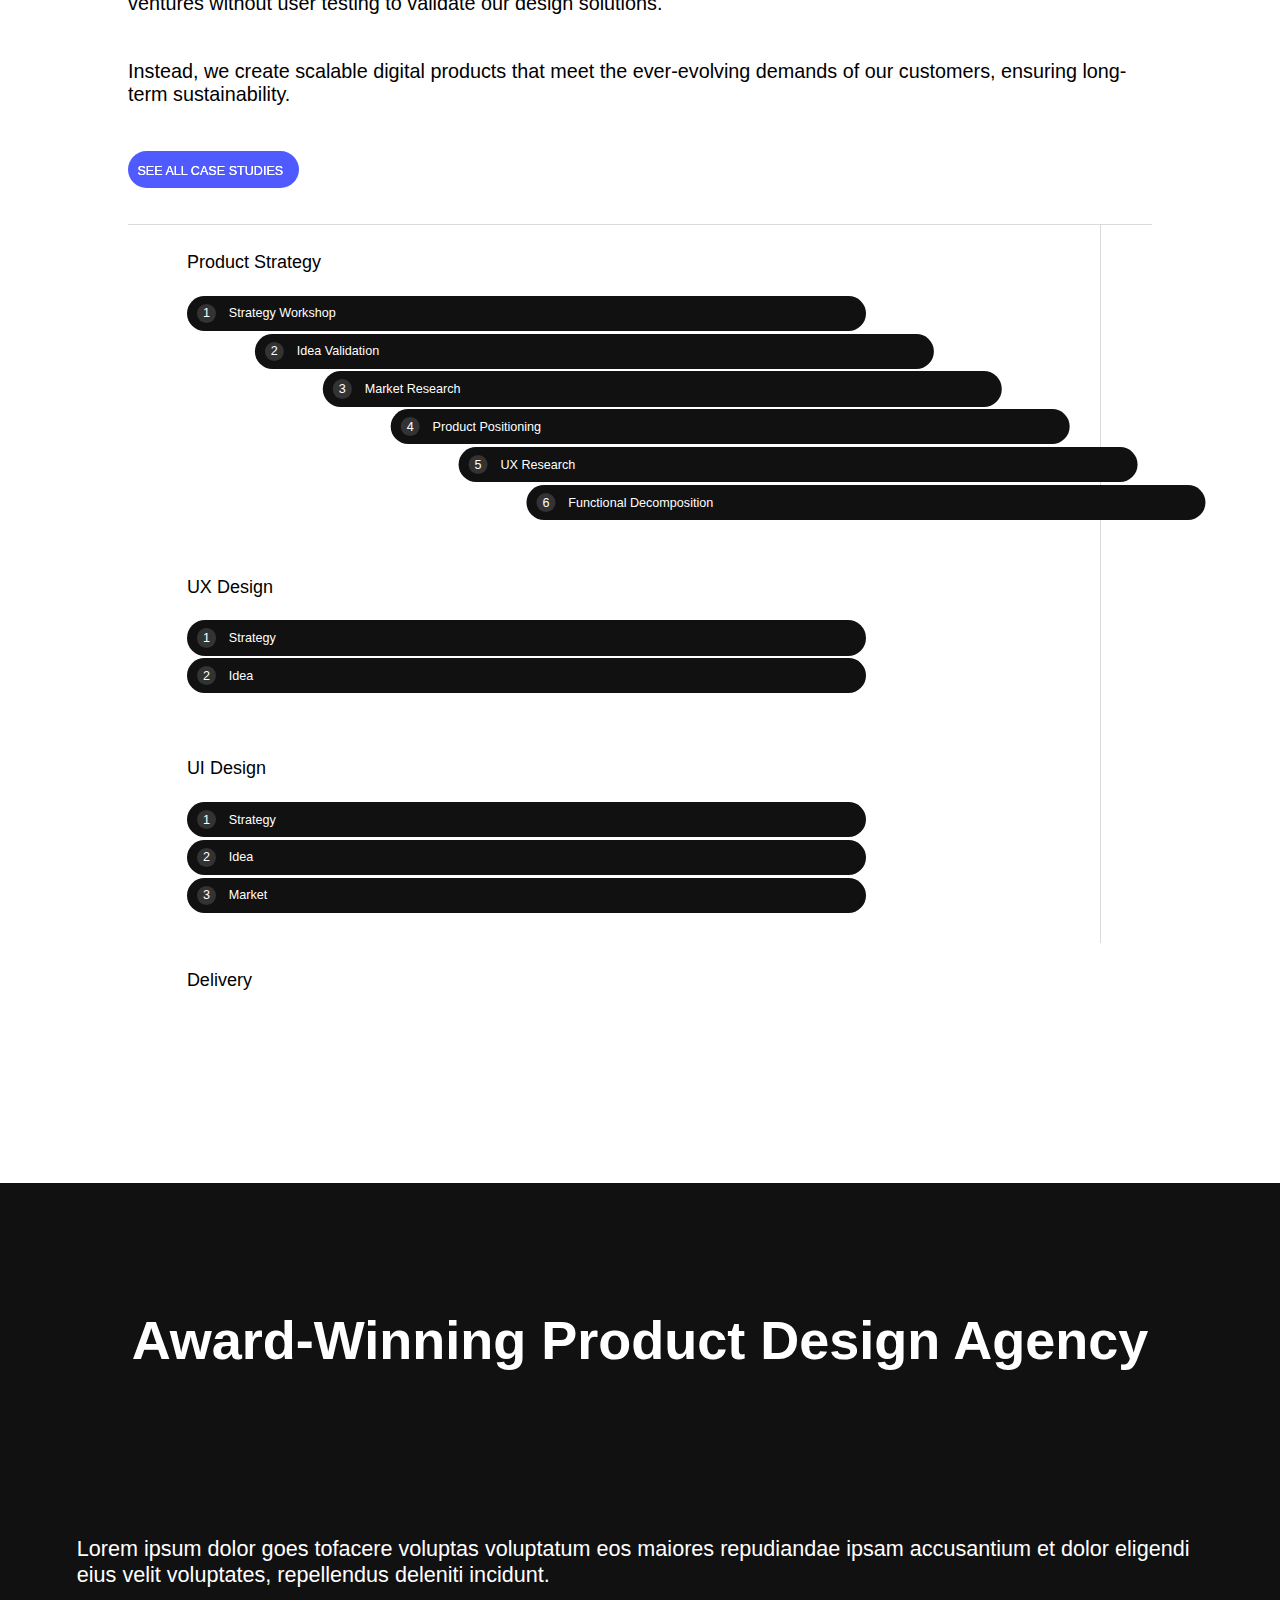
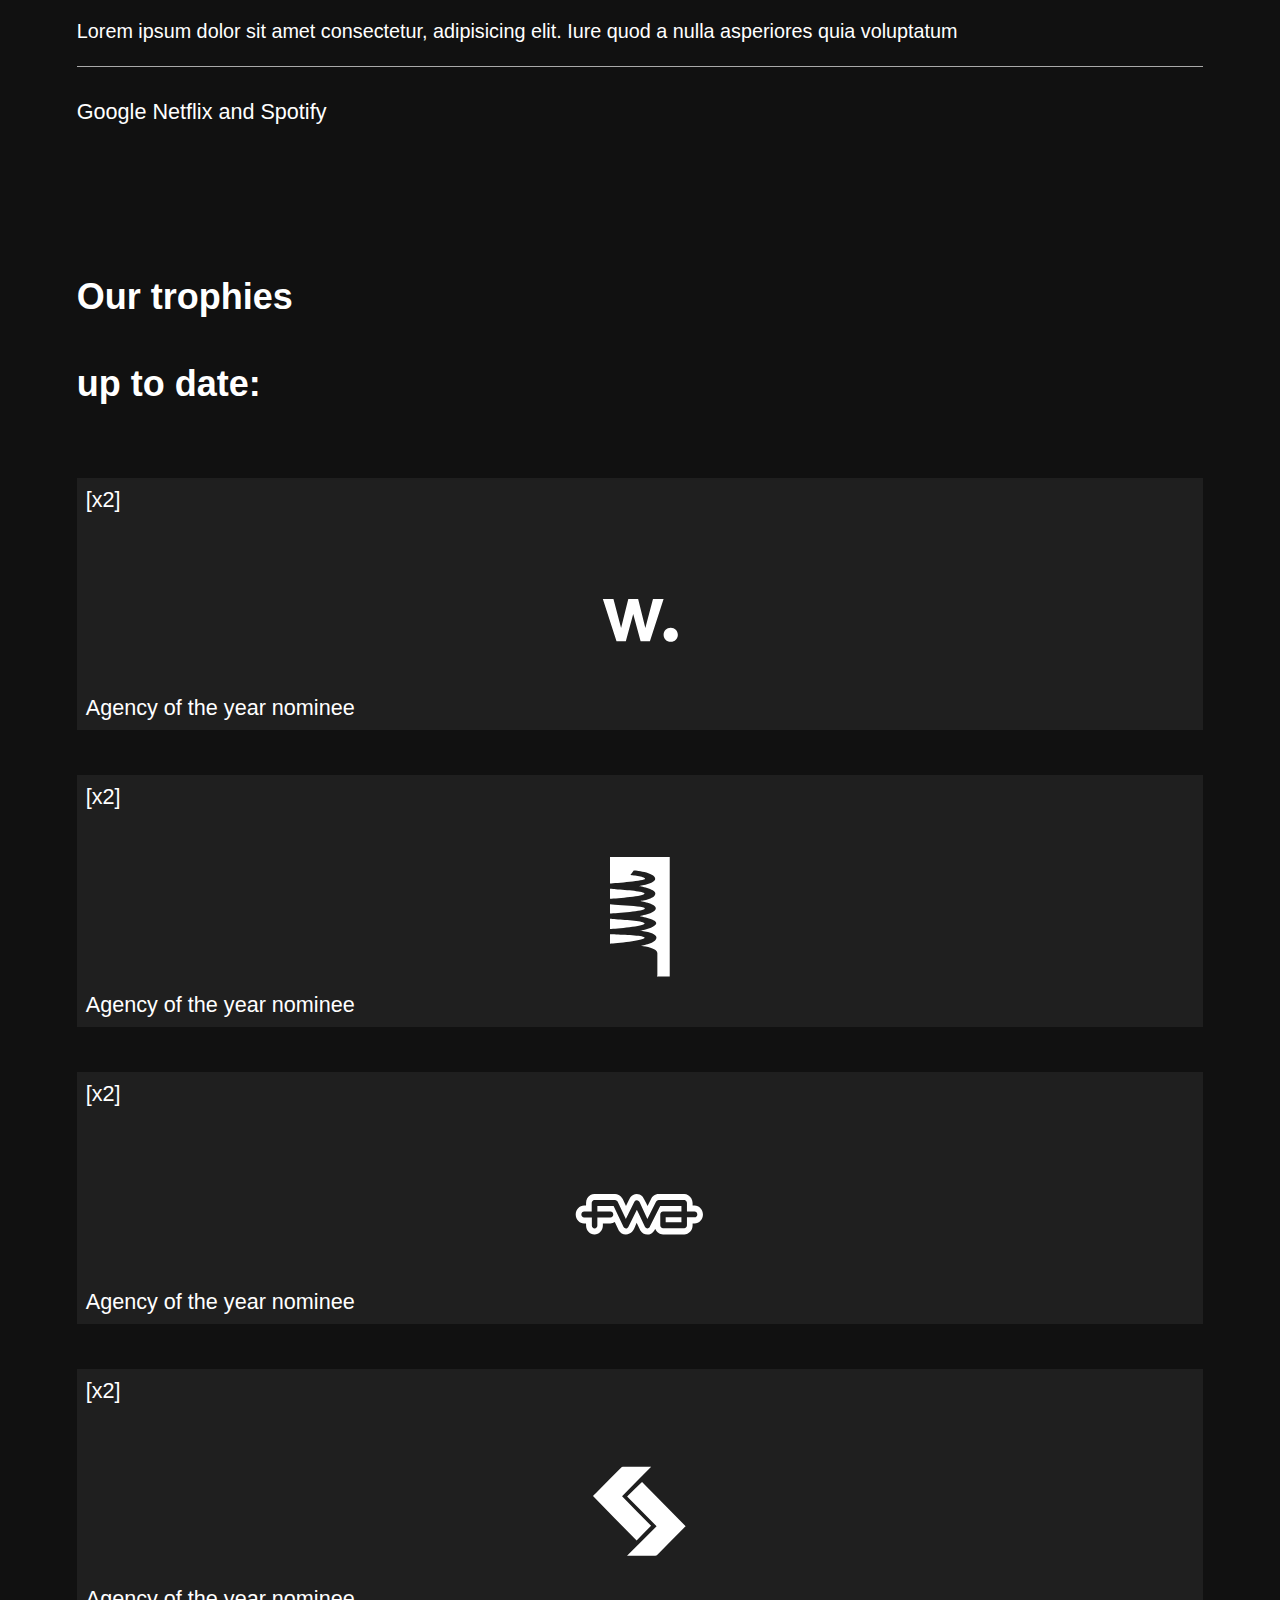
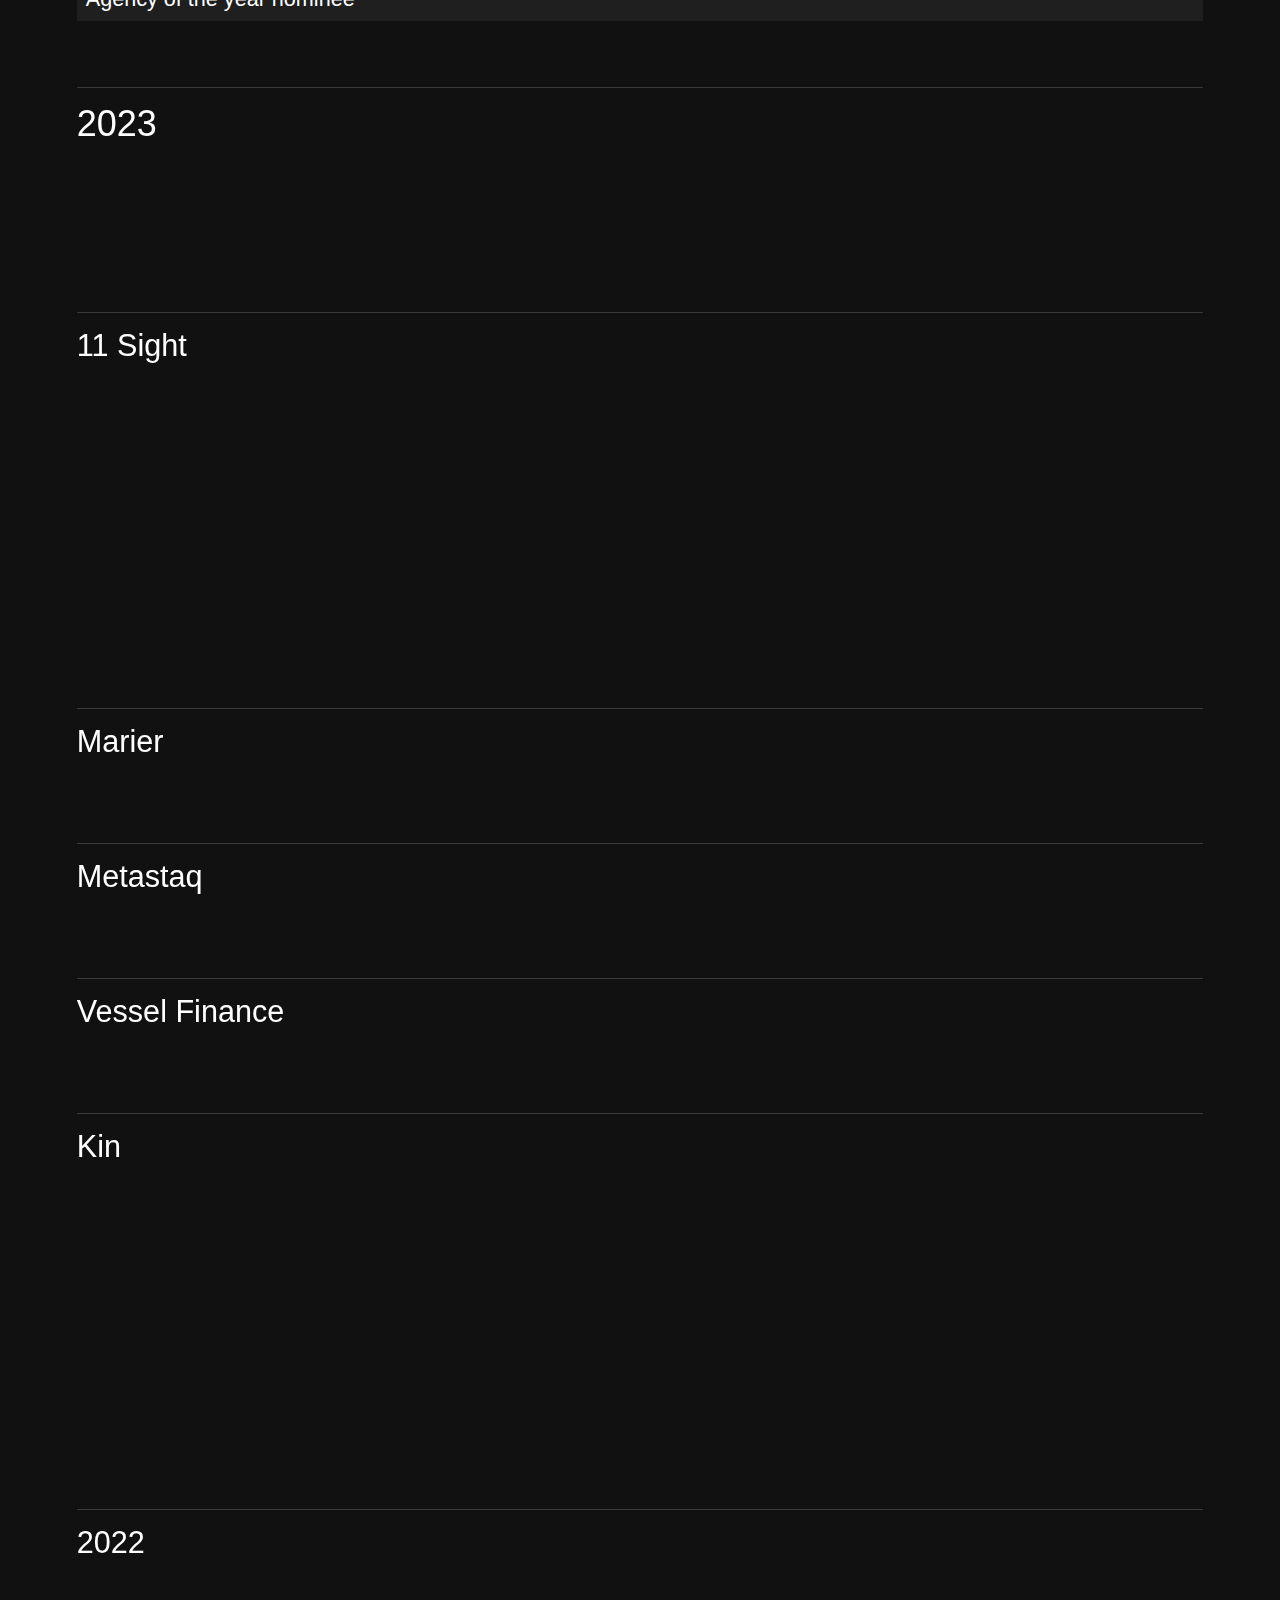
==== commit ebf6d59c: "update" ====
--- a/index.html
+++ b/index.html
@@ -51,6 +51,7 @@
             </div>
         </div>
         <button> <p>Let's talk </p> <svg fill="none" viewBox="0 0 20 20"><path fill="#fff" d="M2.5 14.375V17.5h3.125l9.217-9.217-3.125-3.125L2.5 14.375Zm14.758-8.508a.83.83 0 0 0 0-1.175l-1.95-1.95a.83.83 0 0 0-1.175 0l-1.525 1.525 3.125 3.125 1.525-1.525Z"></path></svg></button>
+        <div class="menu"><i class="fa-solid fa-bars"></i></div>
         <div class="nav-footer"></div>
             </nav>
     <div class="container">
@@ -403,7 +404,7 @@
                 <img src="https://lazarev.kiev.ua/la24/adweek.svg" style="filter: invert(0) brightness(2);" alt="">
                 <img src="https://lazarev.kiev.ua/la24/wf.svg" style="filter: invert(0) brightness(2);" alt="">
                 <img src="https://lazarev.kiev.ua/la24/adweek.svg" style="filter: invert(0) brightness(2);" alt="">
-                <img src="https://lazarev.kiev.ua/la24/rd.svg" style="filter: invert(0) brightness(0);" alt="">
+                <img src="https://lazarev.kiev.ua/la24/rd.svg" style="filter: invert(1) brightness(0);" alt="">
             </div>
             <i class="fa-solid fa-arrow-up"></i>
         </div>
@@ -420,7 +421,7 @@
         <div class="alpha">
             <h1 class="year">2021</h1>
         <div class="footerIcon footerIcon2">
-            <img src="https://lazarev.kiev.ua/la24/forbes.svg" alt="">
+            <img src="https://lazarev.kiev.ua/la24/forbes.svg" style="filter: invert(1) brightness(2);" alt="">
             <img src="https://assets-global.website-files.com/64a5e6675a4159253d0ee3e0/6523f51e1b687388faa80bb2_%D0%A1SS%20Reel.svg" alt="">
 <img src="https://lazarev.kiev.ua/la24/wf.svg" style="filter: invert(0) brightness(2);"  alt="">
 <img src="https://lazarev.kiev.ua/la24/adweek.svg" style="filter: invert(0) brightness(2);" alt="">
--- a/style.css
+++ b/style.css
@@ -97,6 +97,9 @@
     display: flex;
     align-items: center;
     justify-content: center;
+}
+.menu{
+    display:none;
 }
 .page1{
     height: 120vh;
@@ -1163,8 +1166,11 @@
     }
     nav button{
         padding:0;
-        height: 4.8vh;
-        width: 4.8vh;
+        height: 5vh;
+        width: 5vh;
+        position: absolute;
+        right: 16%;
+    }
     }
     nav button p{
         display: none;
@@ -1713,6 +1719,7 @@
     .trophy {
         height: 28vh;
         width: 100%;
+        padding: 1vh;
     }
     .alpha .footerIcon {
         display: flex;
@@ -1725,7 +1732,7 @@
         font-size: 4vh;
     }
     .alpha h1{
-        font-size: 3.8vh;
+        font-size: 3.4vh;
     }
     .pg10left{
         width: 100%;
@@ -1742,4 +1749,18 @@
     .page11{
         min-height:  40vh;
     }
+    .menu{
+        height: 5vh;
+        width: 5vh;
+        border-radius: 50%;
+        background-color: #3d3d3d;
+        color: #dfdfdf;
+        display: flex;
+        align-items: center;
+        justify-content: center;
+        font-size: 2vh;
+    }
+    .menu i{
+        font-weight: 600;
+    }
 }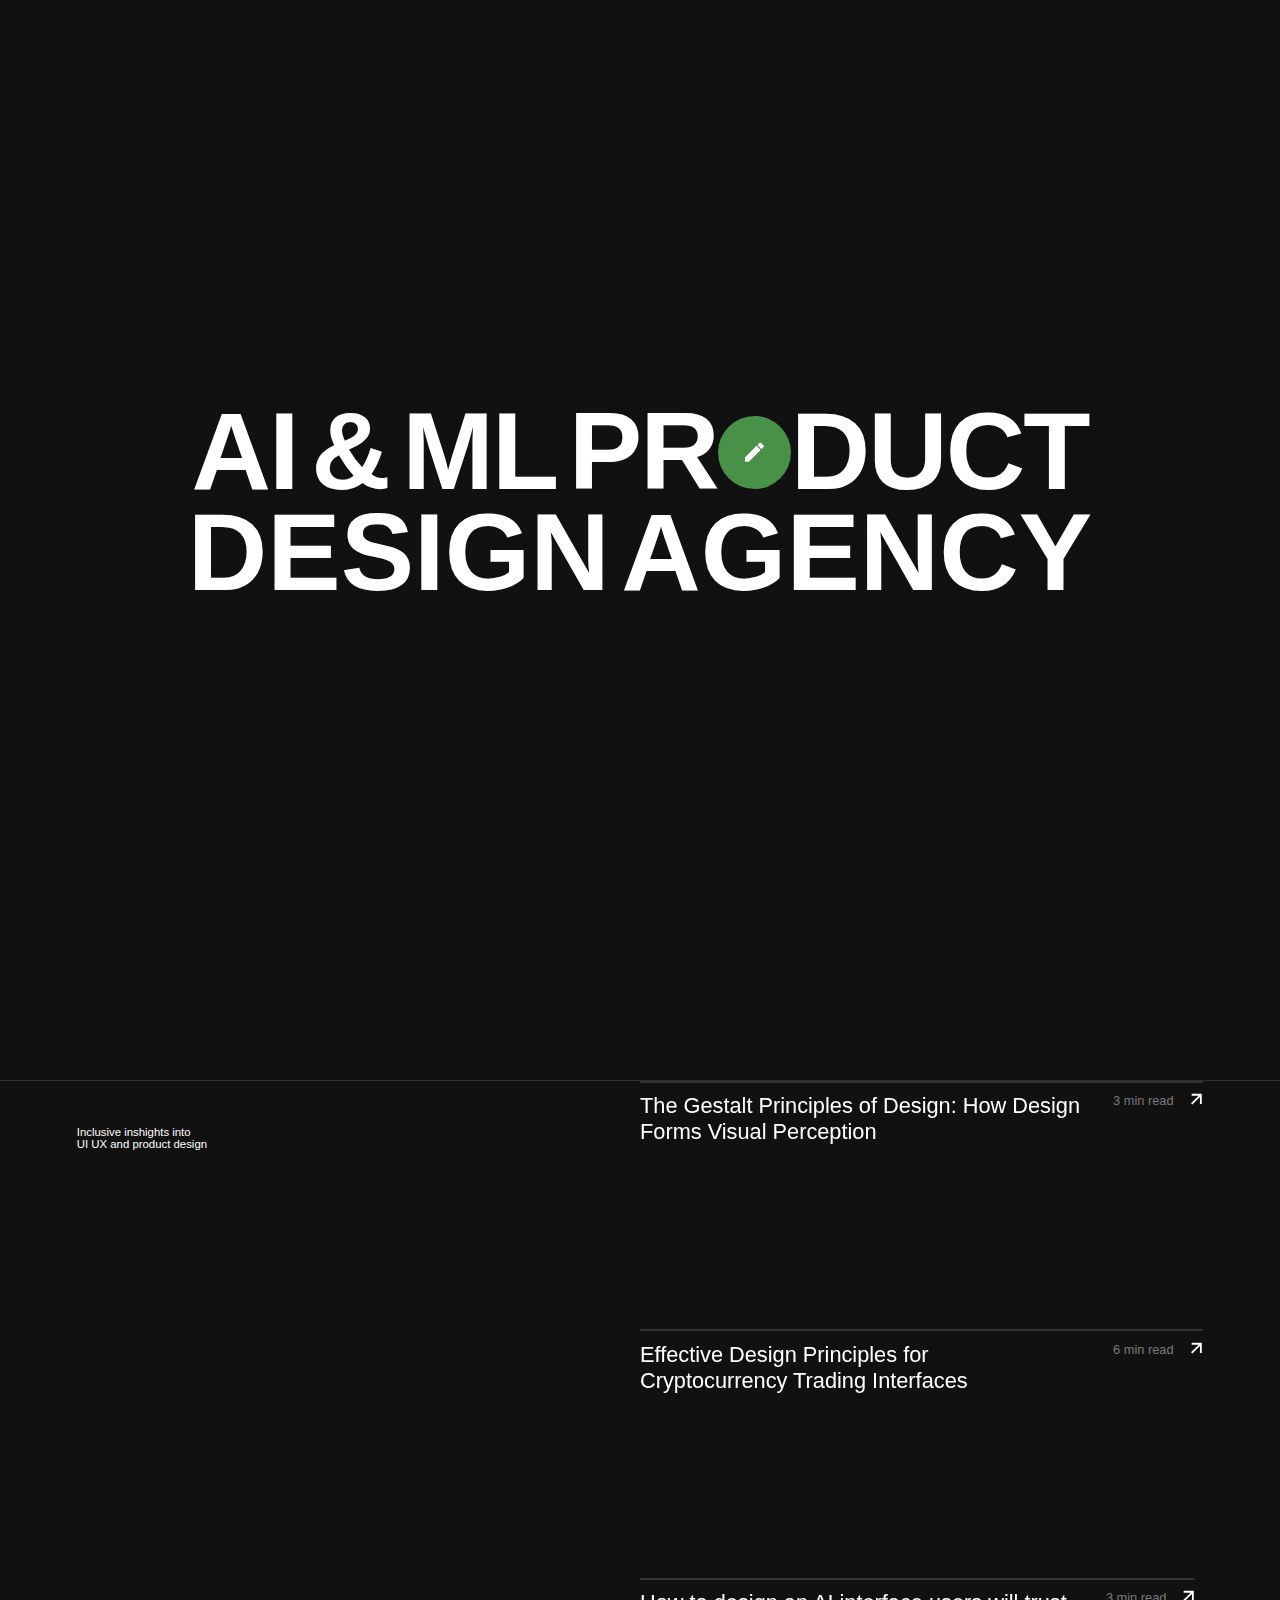
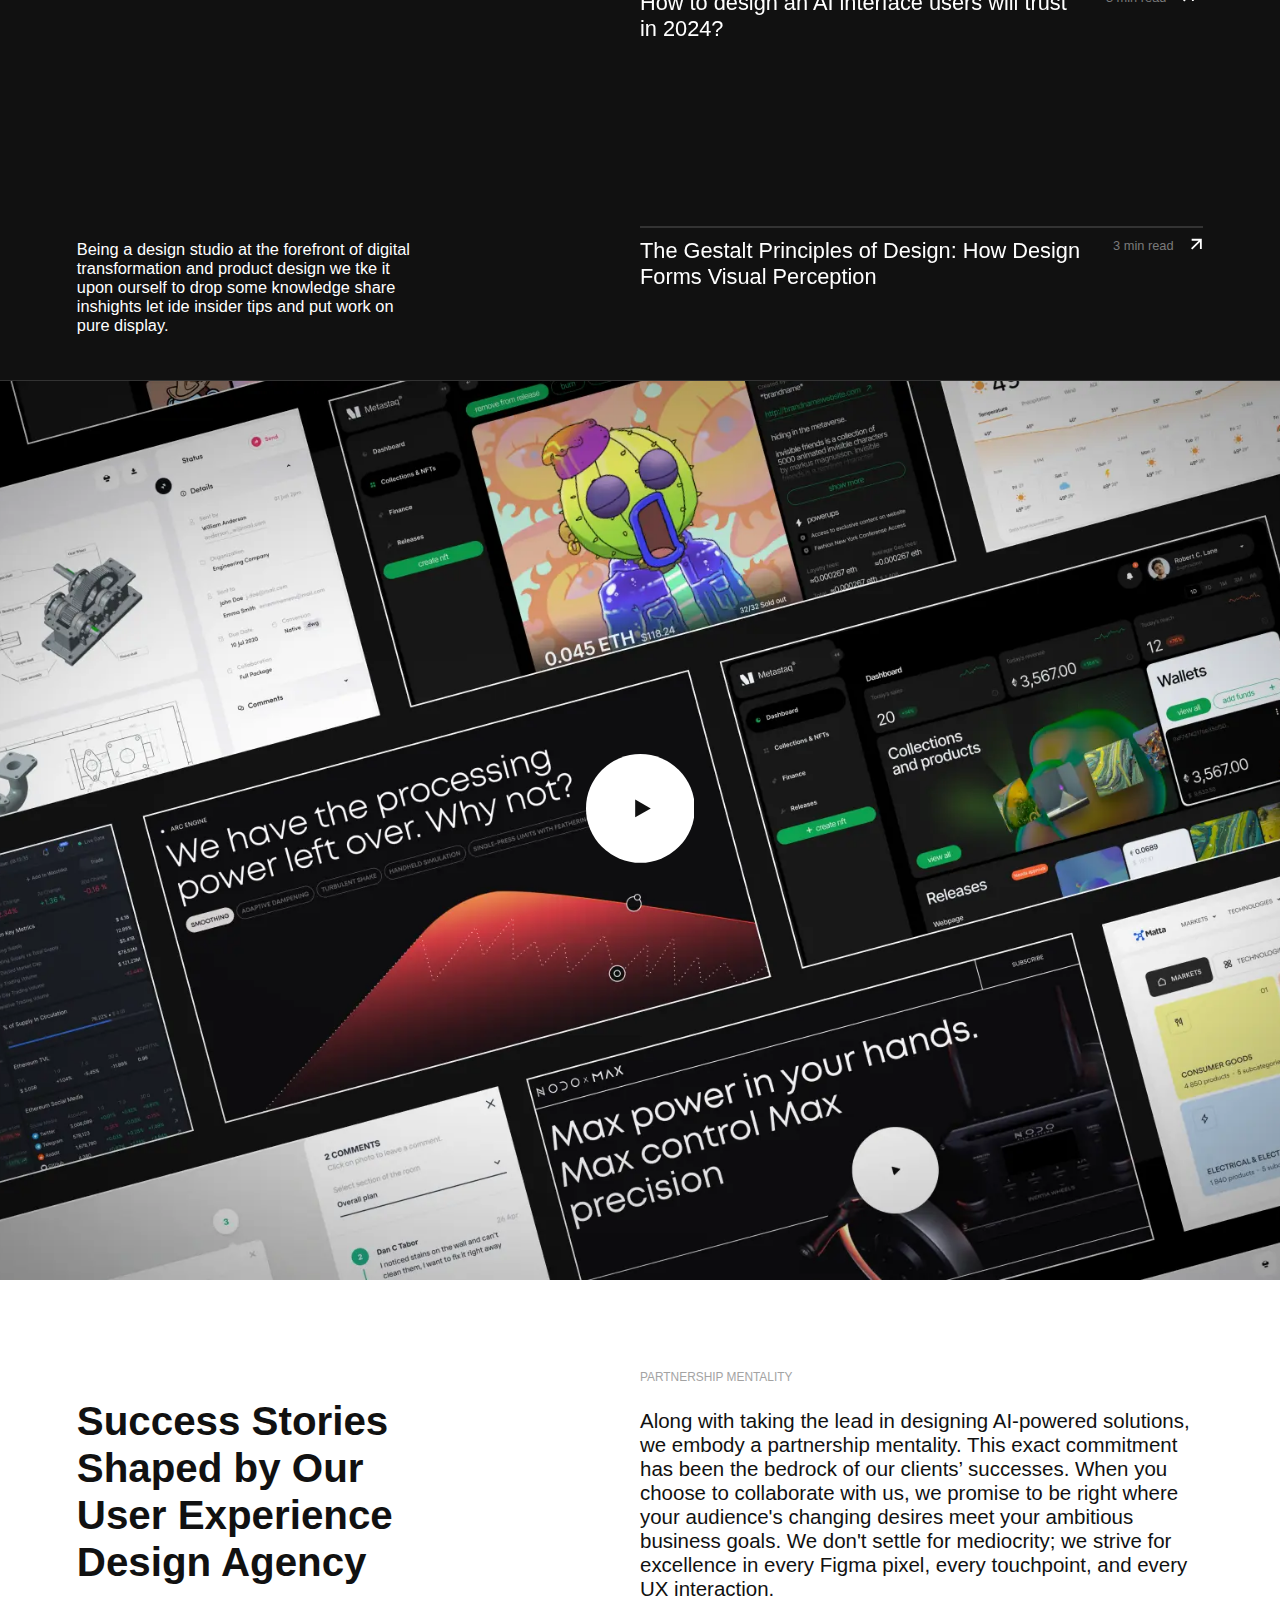
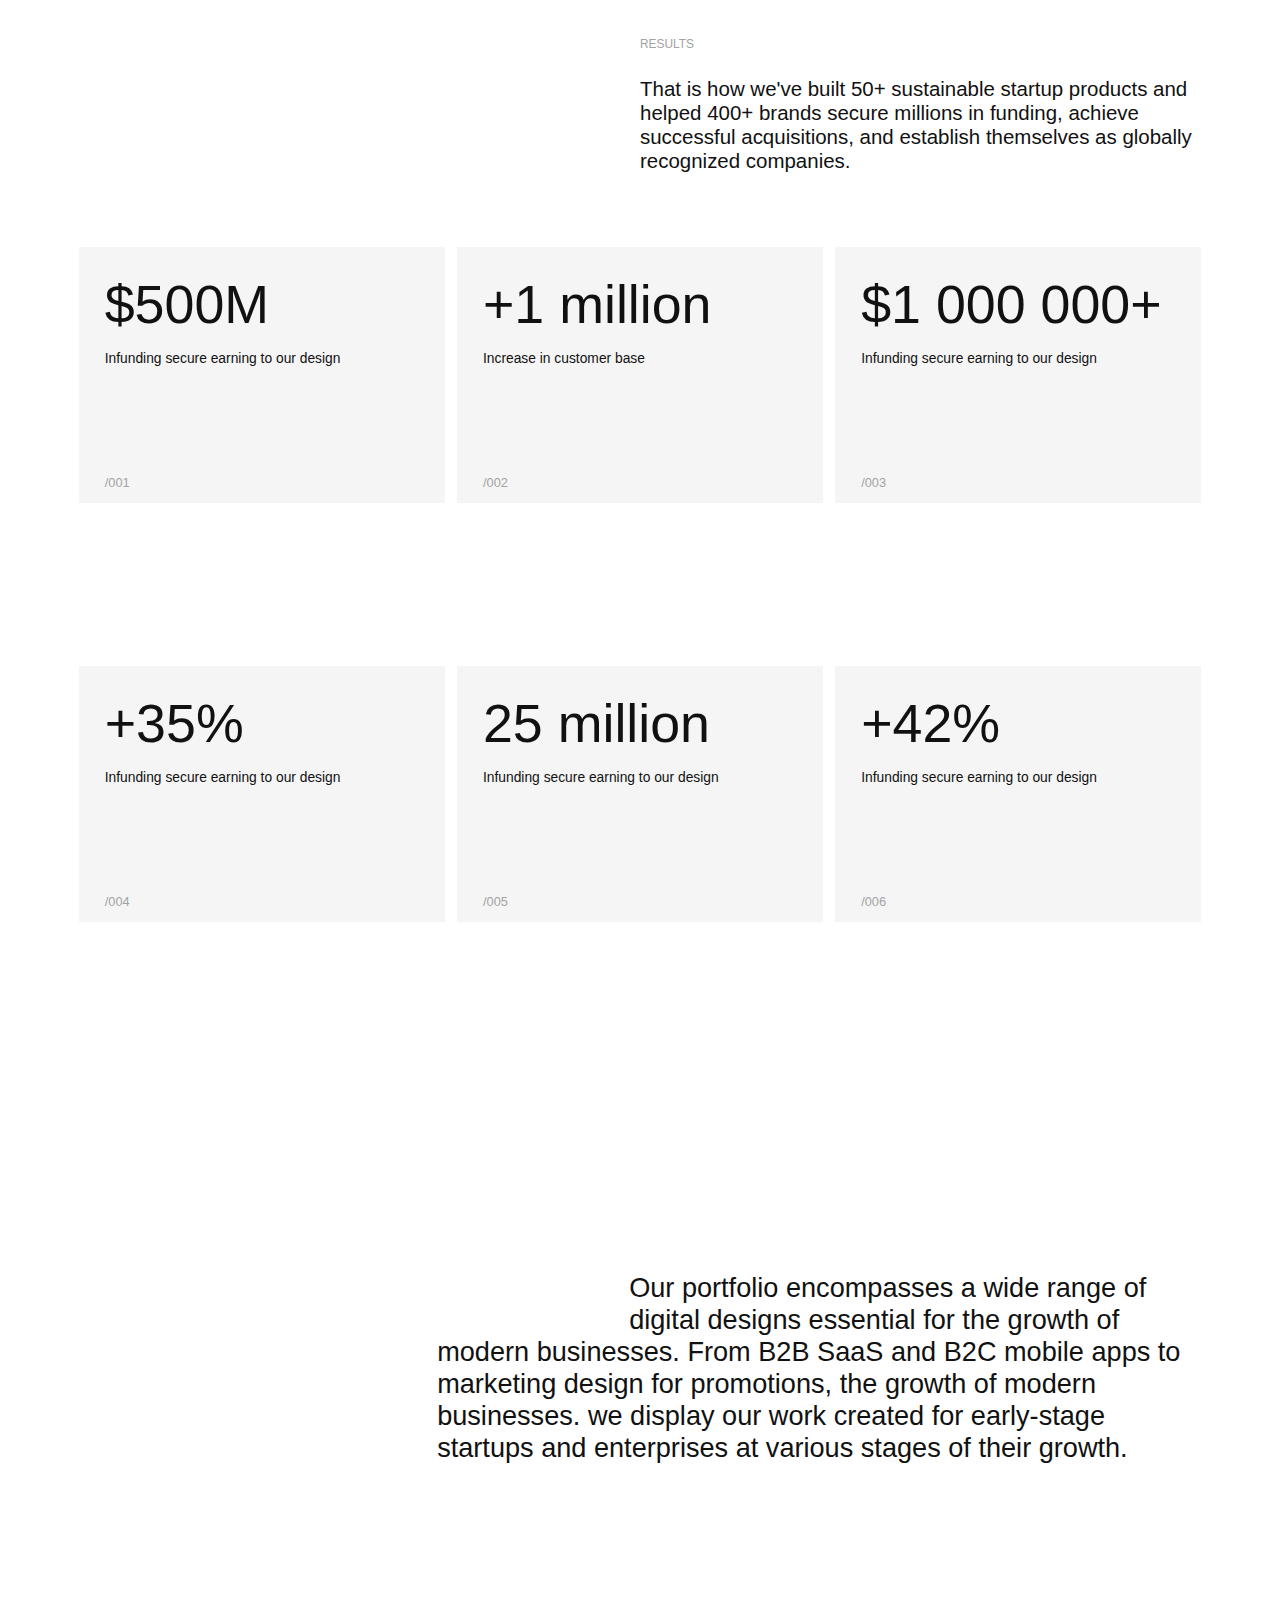
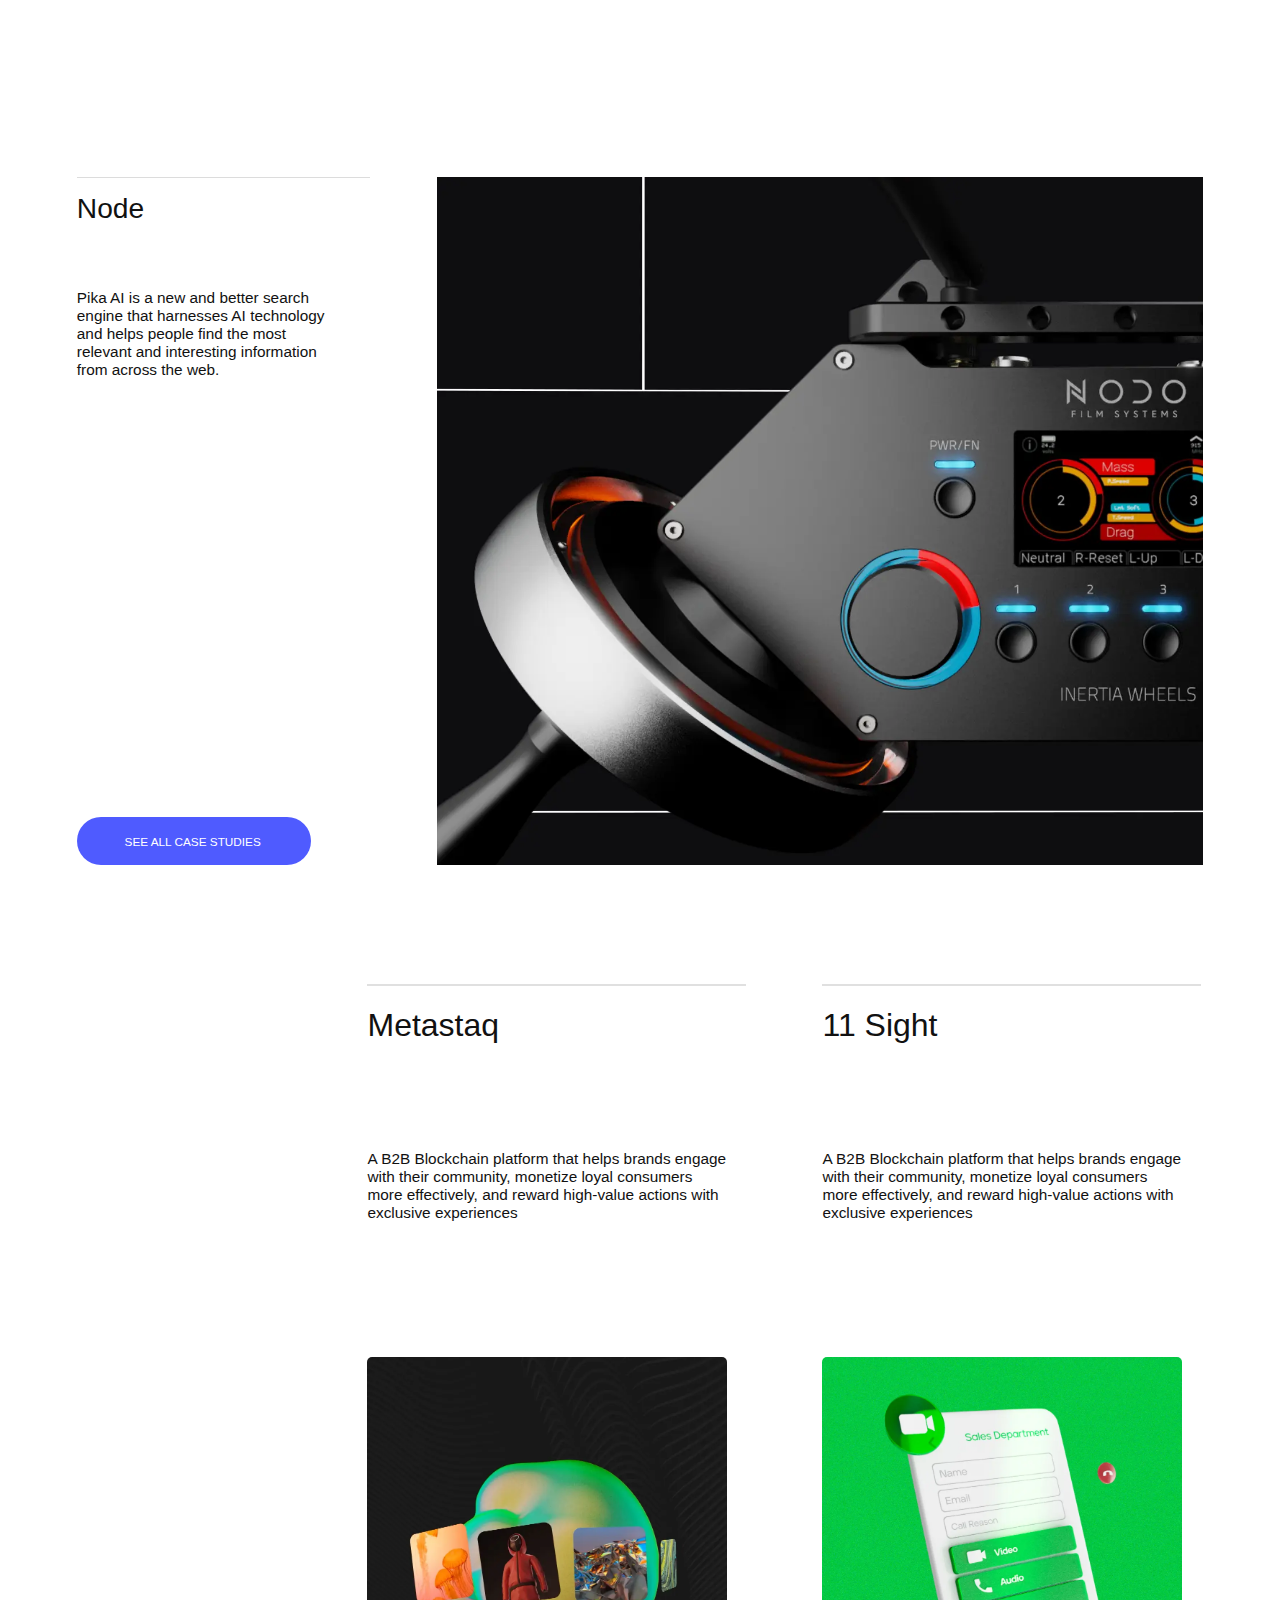
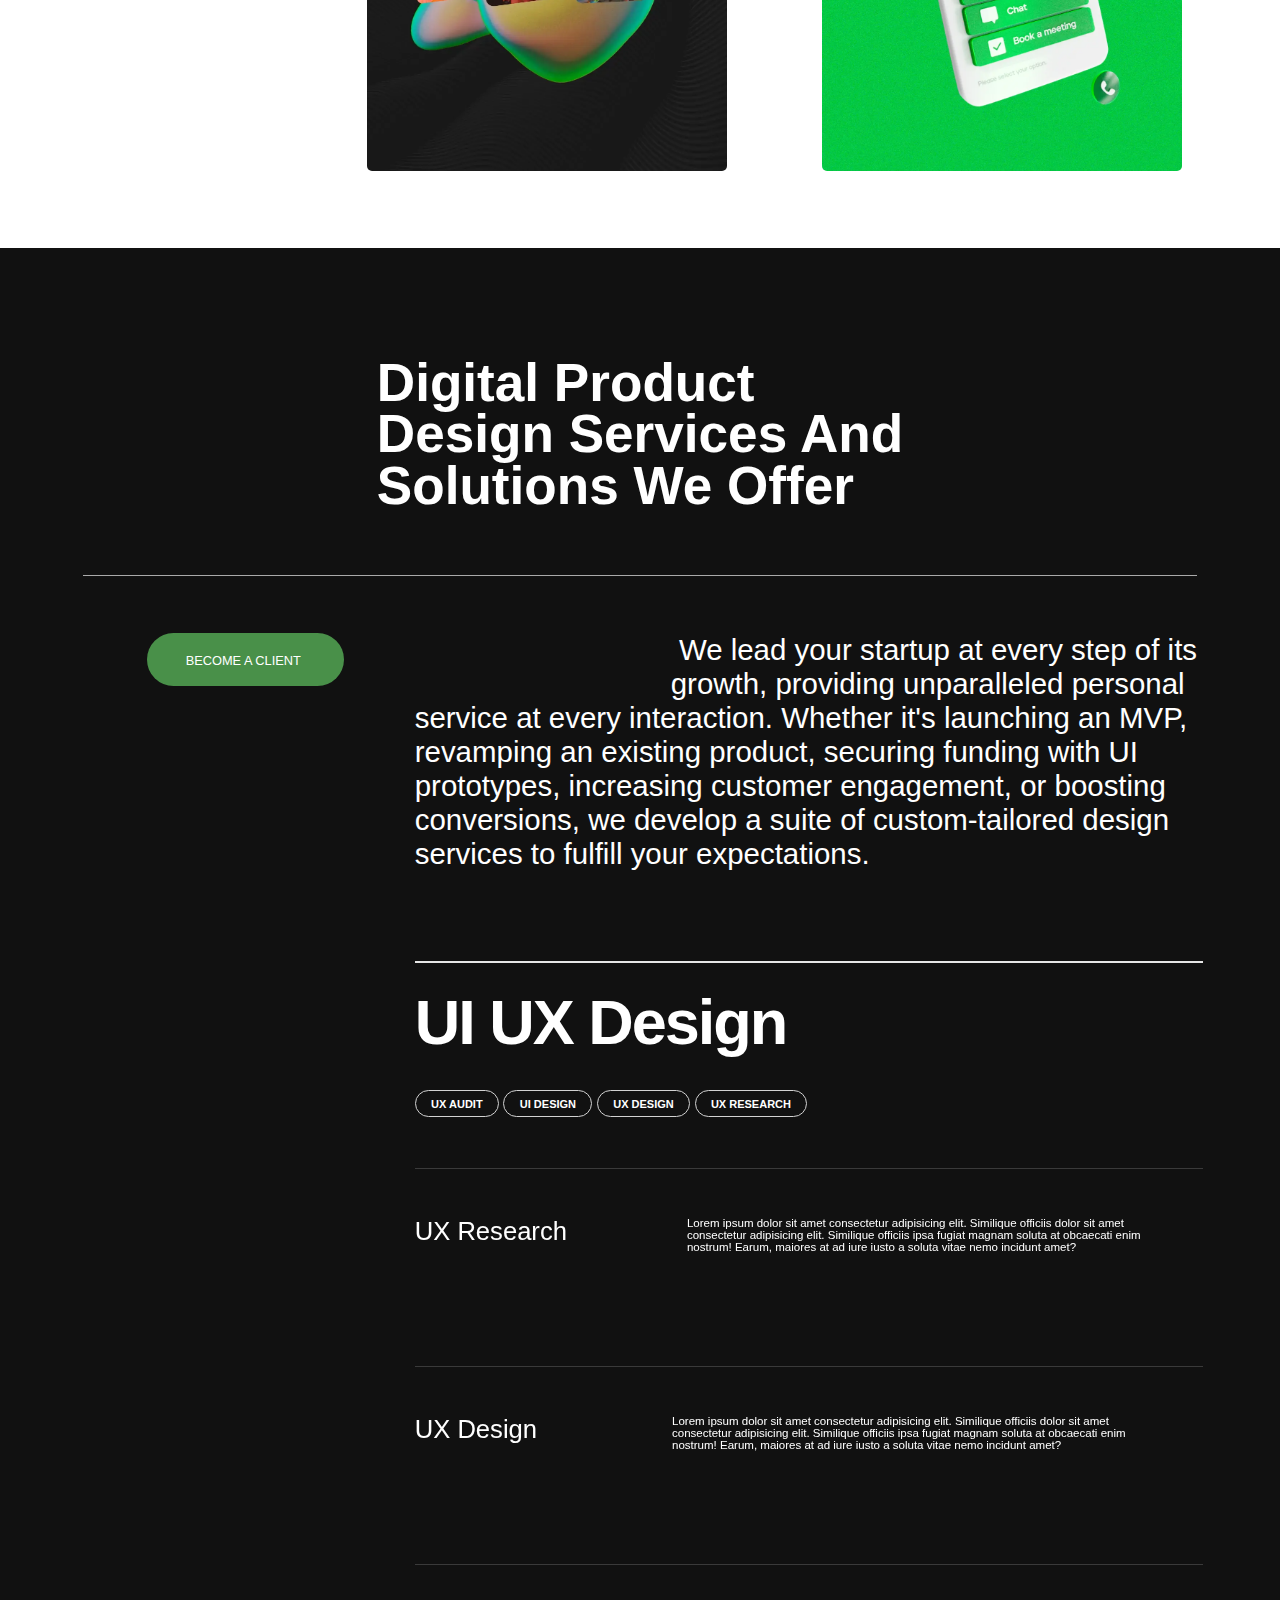
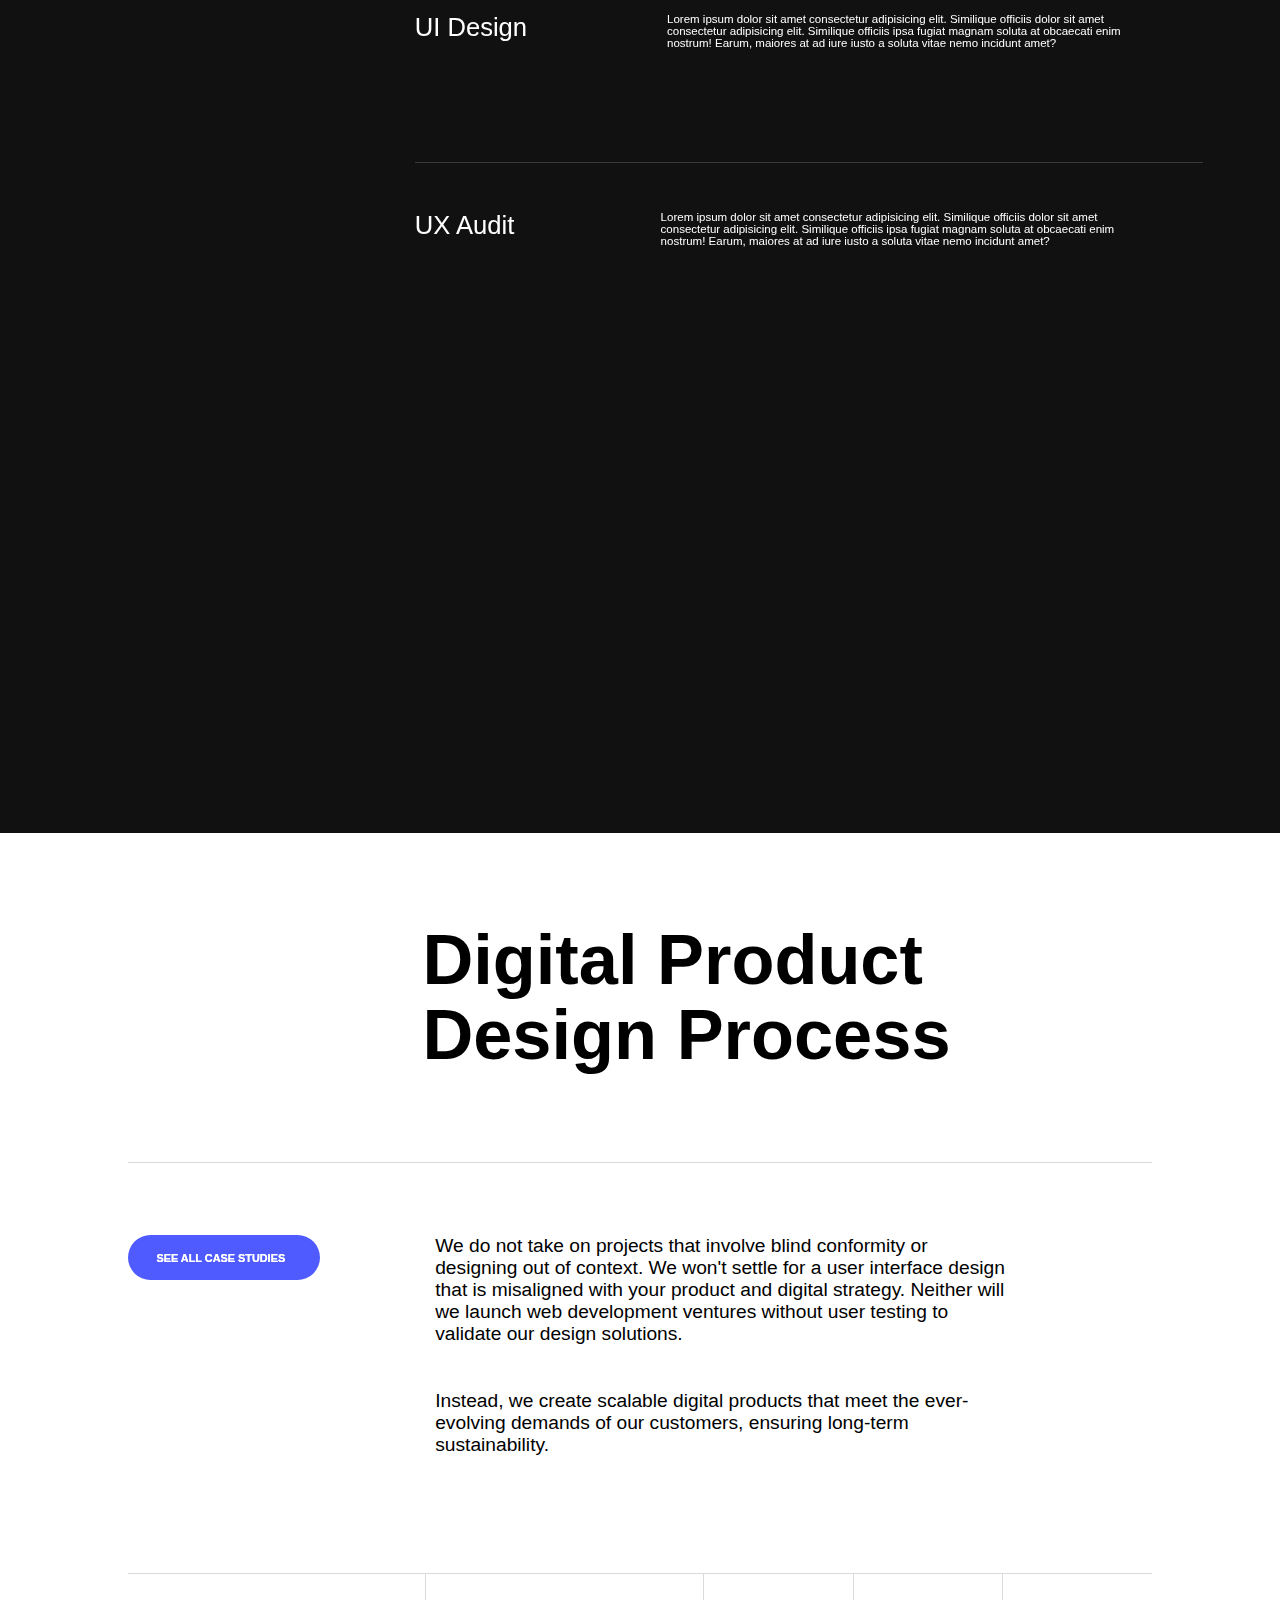
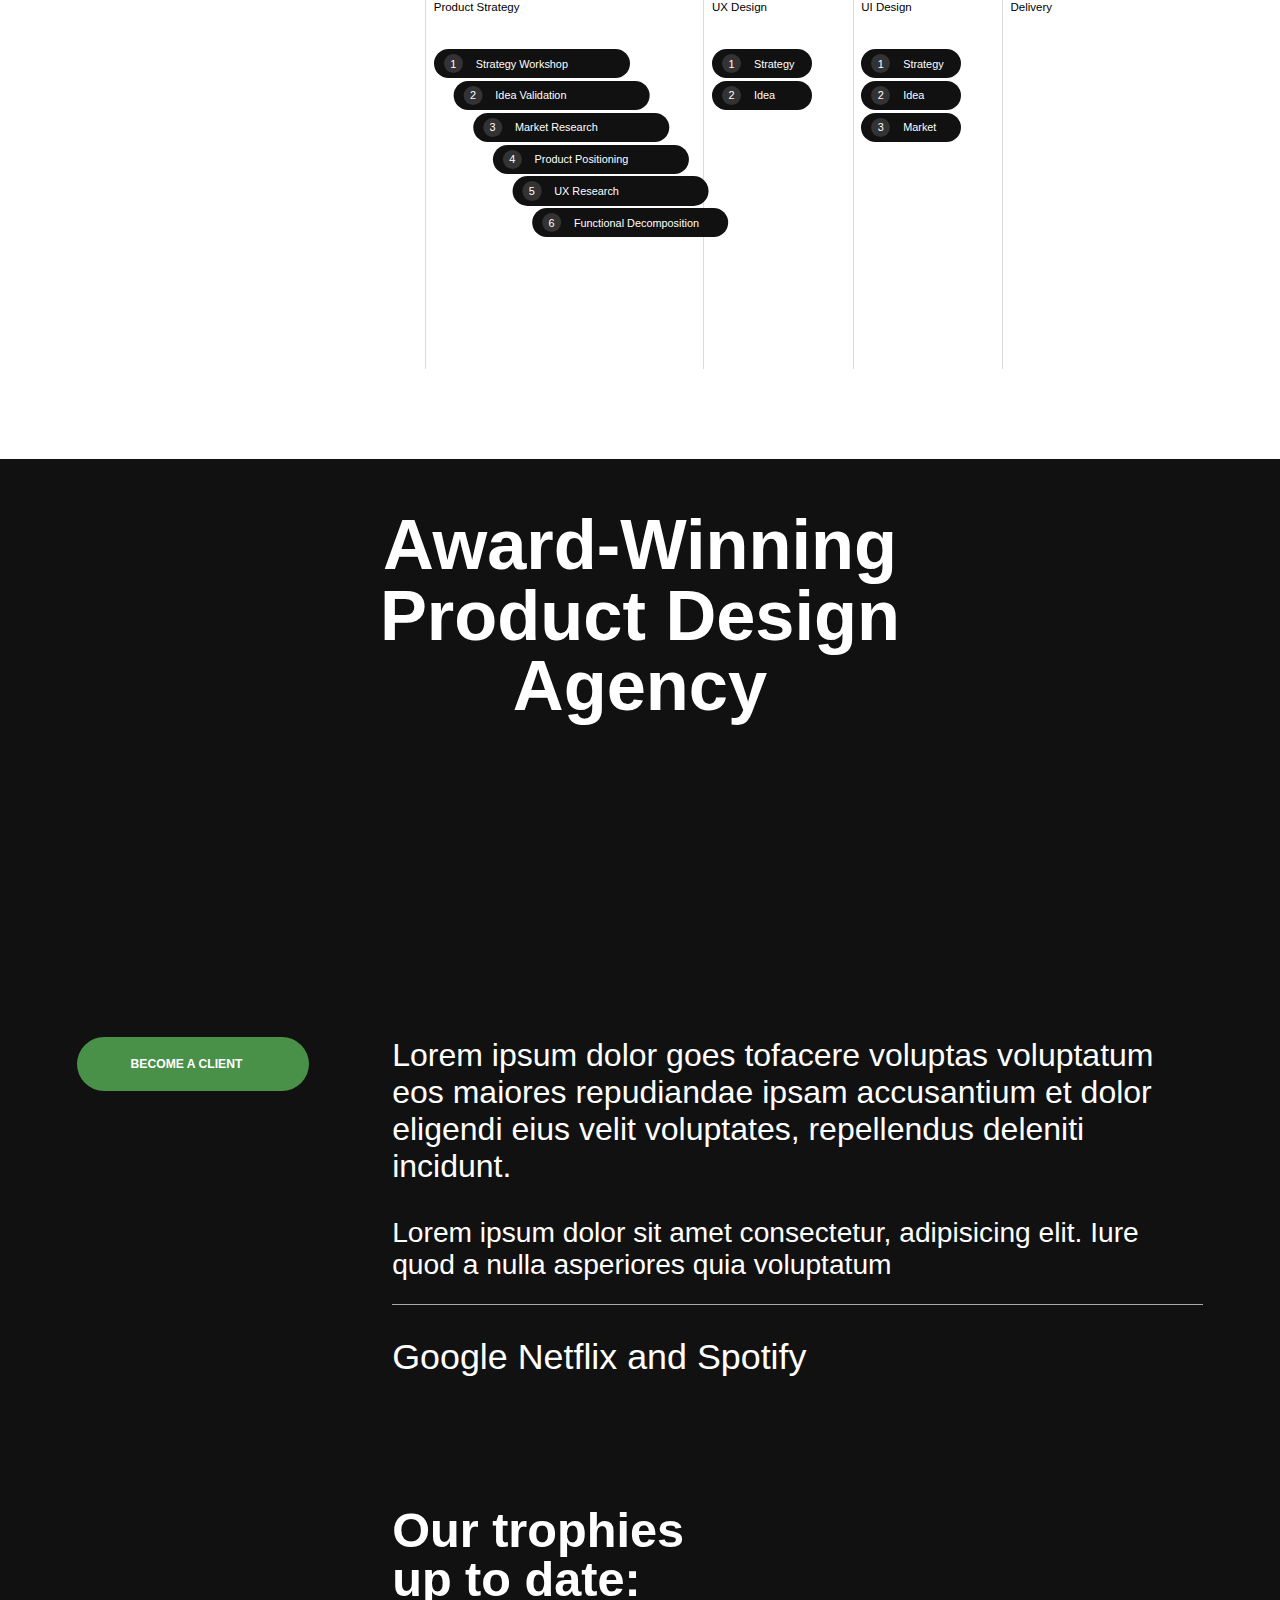
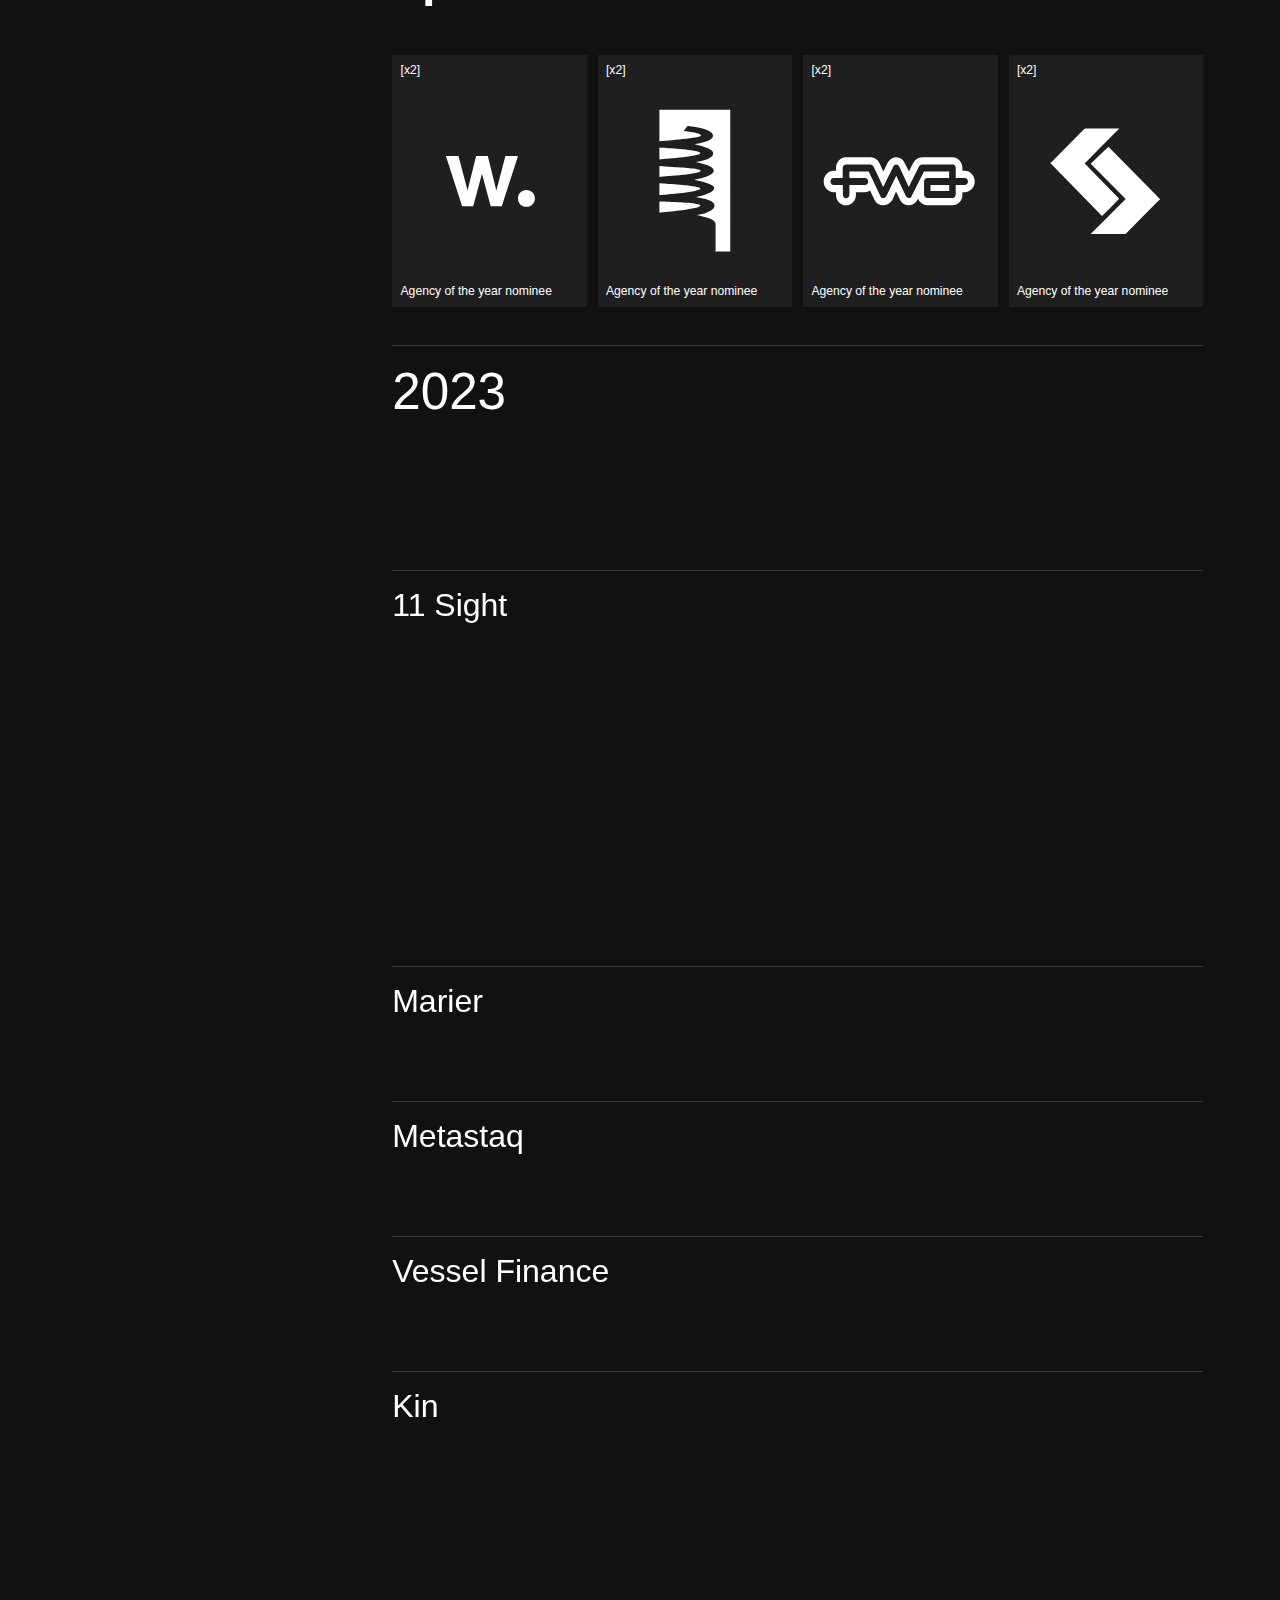
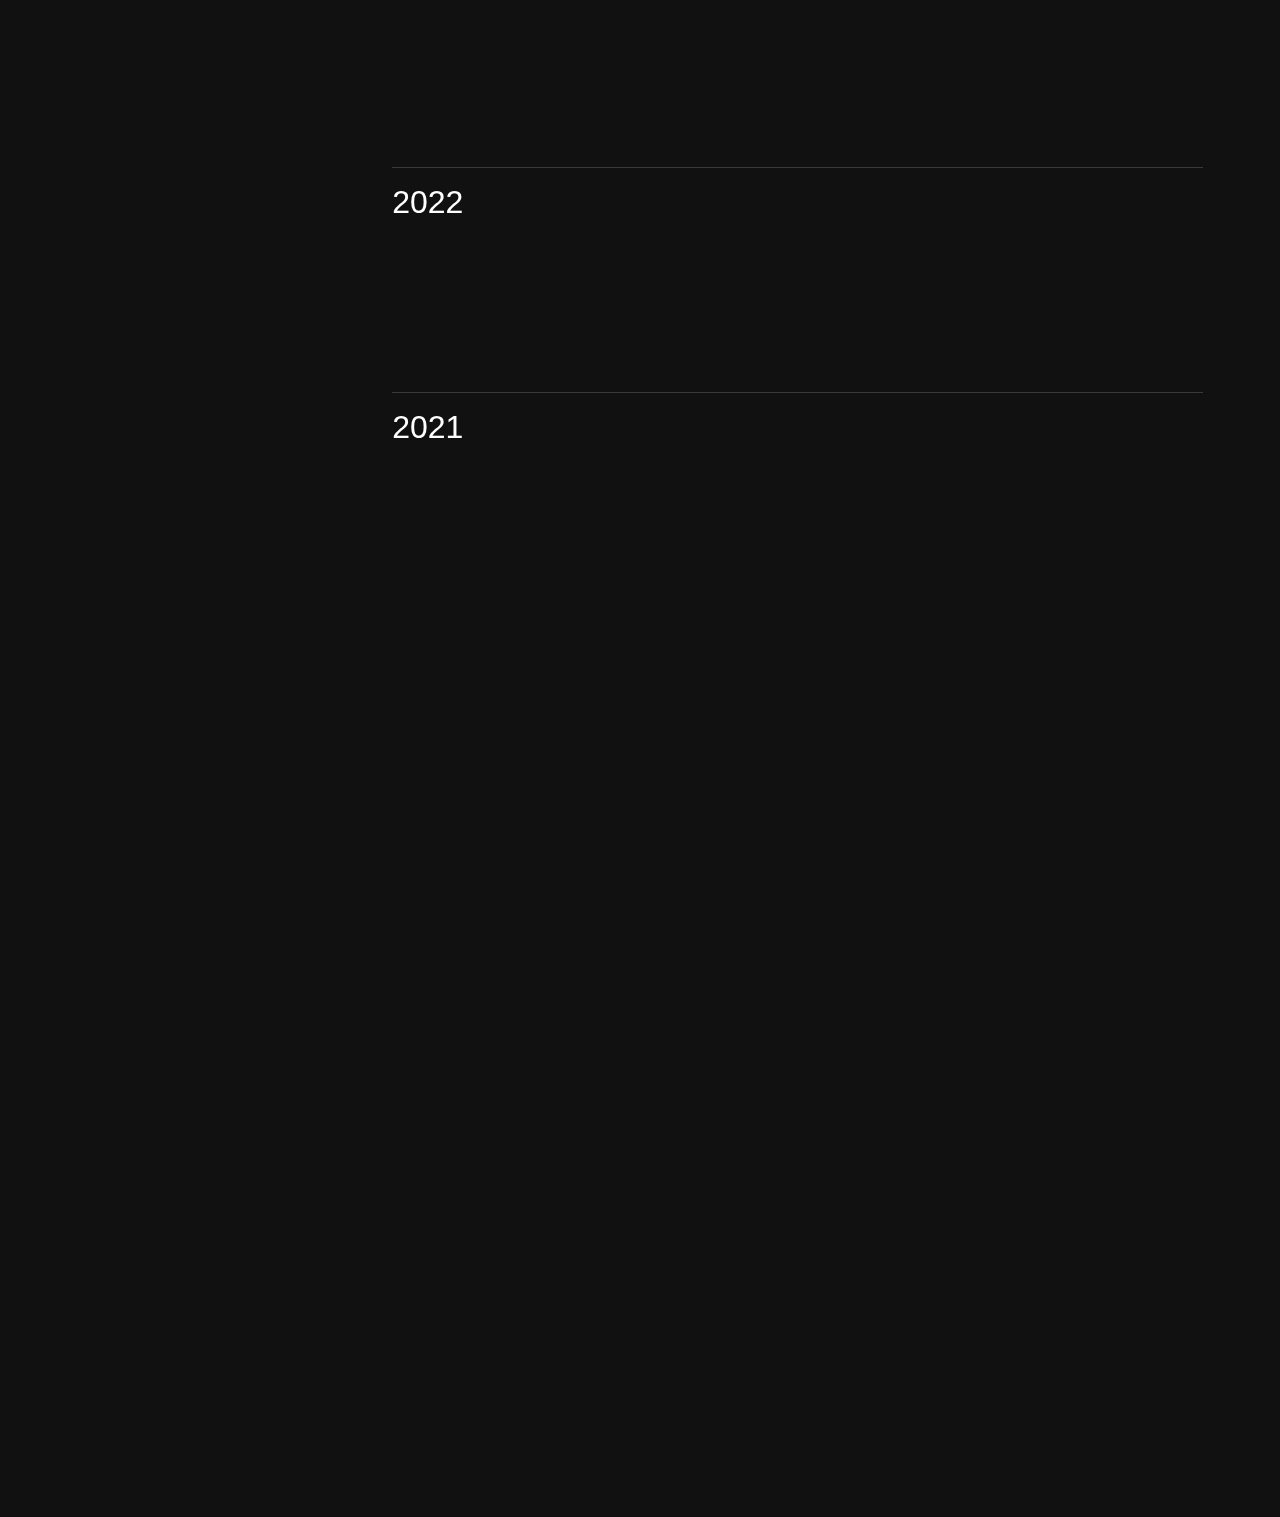
==== commit 6746bab2: "update" ====
--- a/index.html
+++ b/index.html
@@ -4,7 +4,7 @@
 <head>
     <meta charset="UTF-8">
     <meta name="viewport" content="width=device-width, initial-scale=1.0">
-    <title>AI & ML website</title>
+    <title>LAZAREV. 🪀 — Digital Product Design Agency | Award Winning UX &amp; UI Agency</title>
     <link rel="stylesheet" href="style.css">
     <link rel="stylesheet" href="https://cdn.jsdelivr.net/npm/locomotive-scroll@3.5.4/dist/locomotive-scroll.css">
     <link rel="stylesheet" href="https://cdnjs.cloudflare.com/ajax/libs/font-awesome/6.5.2/css/all.min.css" integrity="sha512-SnH5WK+bZxgPHs44uWIX+LLJAJ9/2PkPKZ5QiAj6Ta86w+fsb2TkcmfRyVX3pBnMFcV7oQPJkl9QevSCWr3W6A==" crossorigin="anonymous" referrerpolicy="no-referrer" />
--- a/style.css
+++ b/style.css
@@ -1170,7 +1170,6 @@
         width: 5vh;
         position: absolute;
         right: 16%;
-    }
     }
     nav button p{
         display: none;
